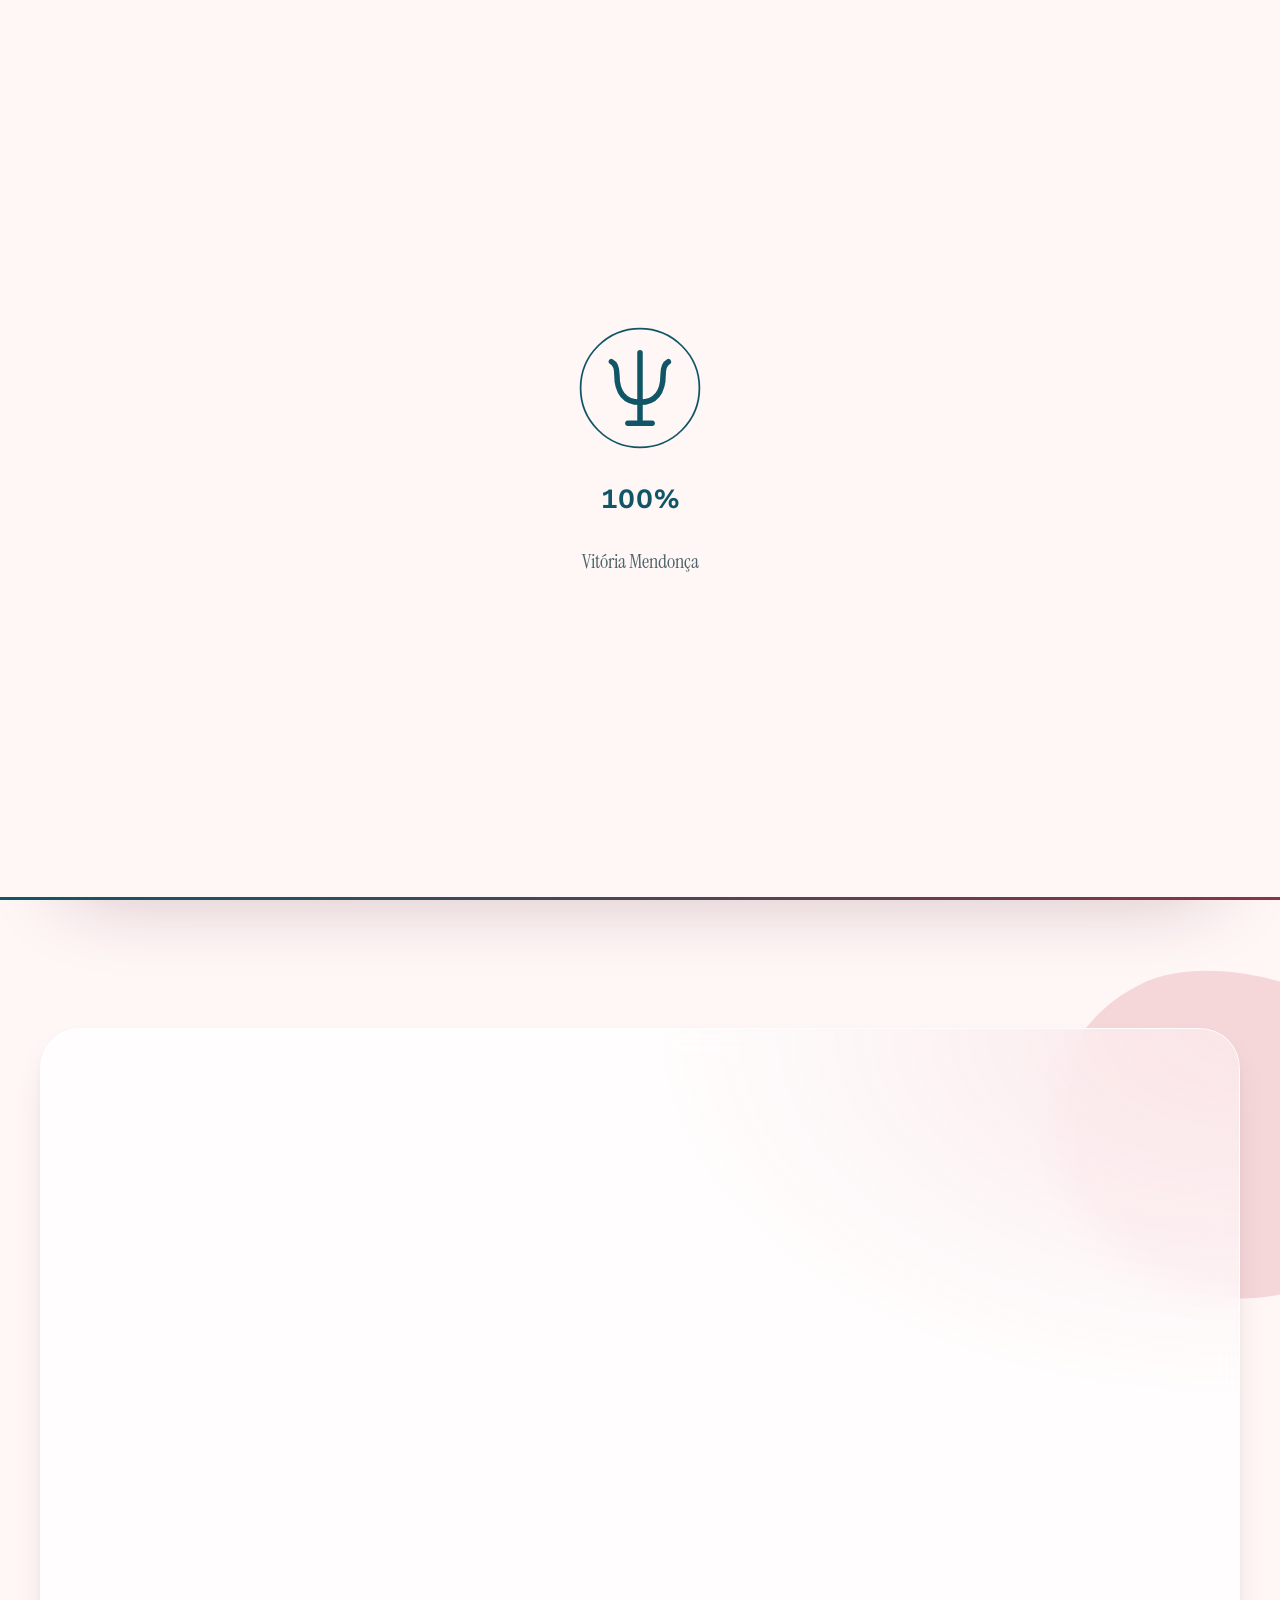
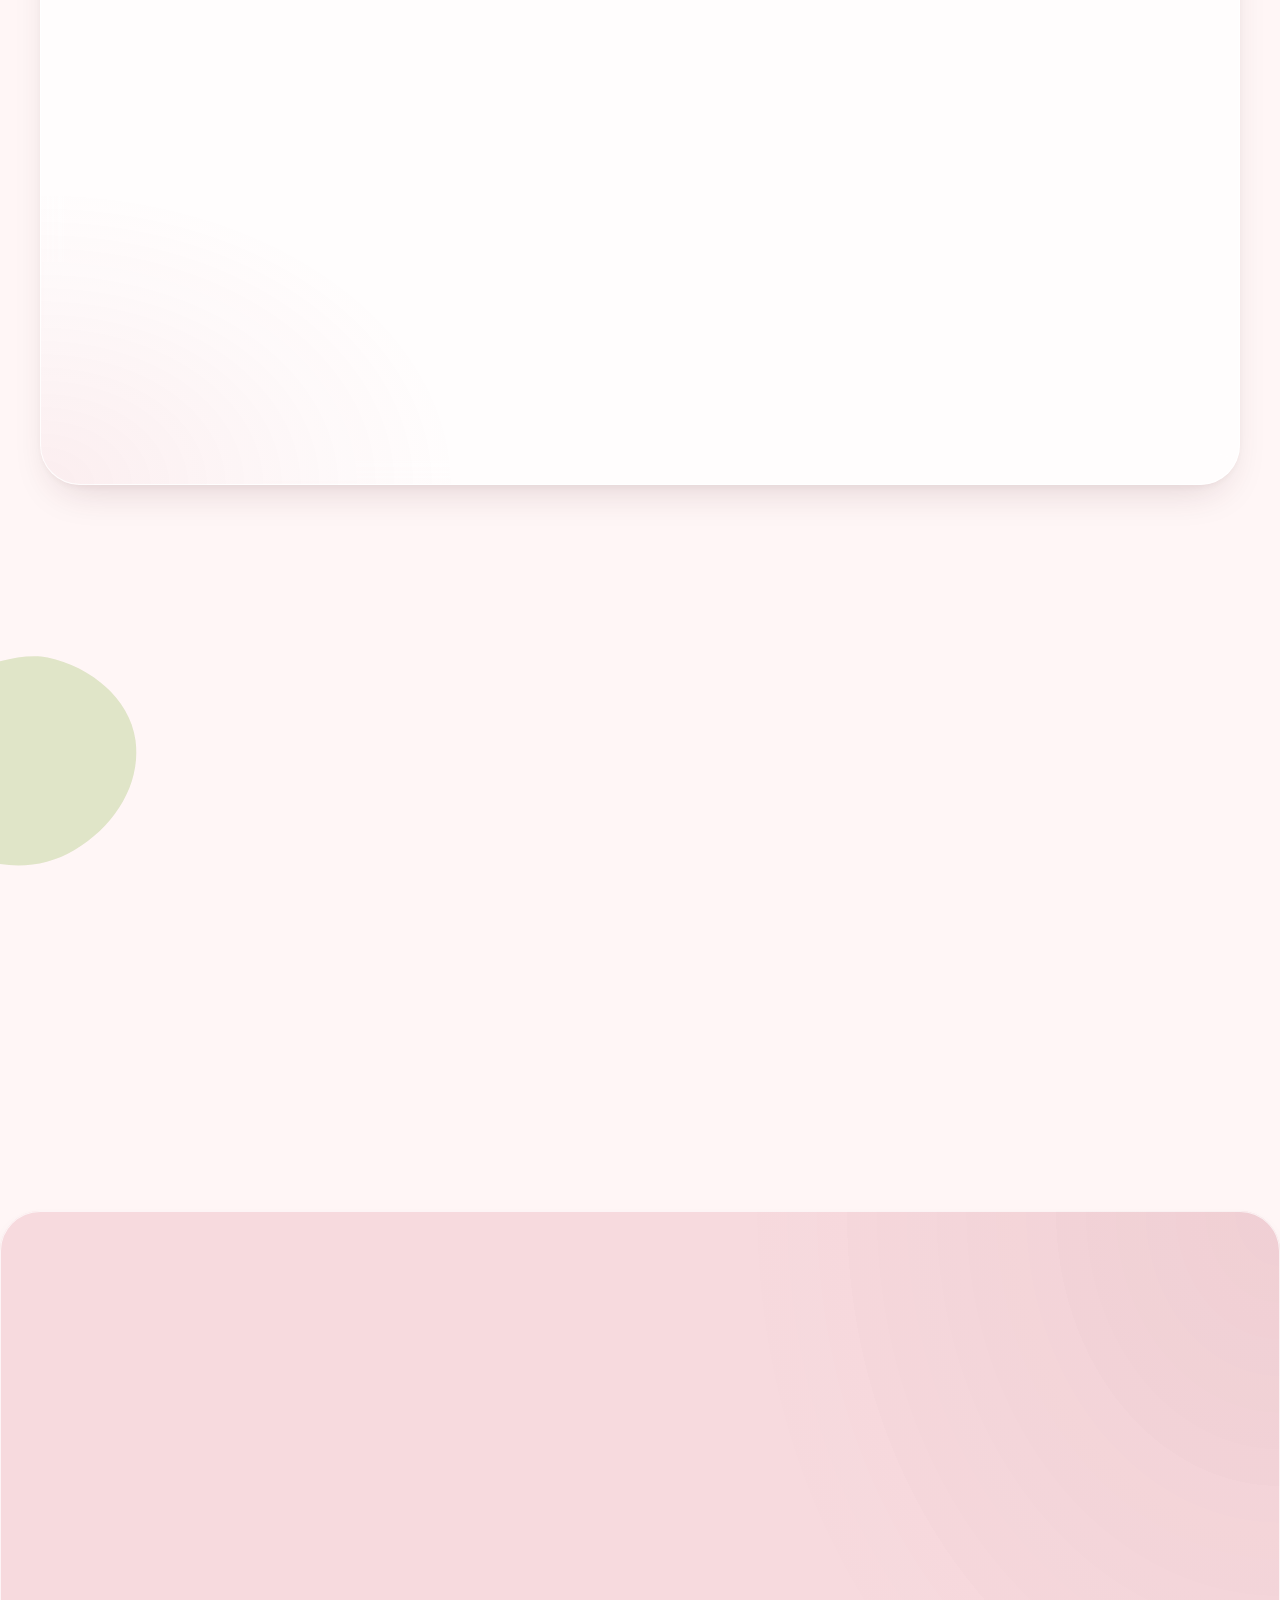
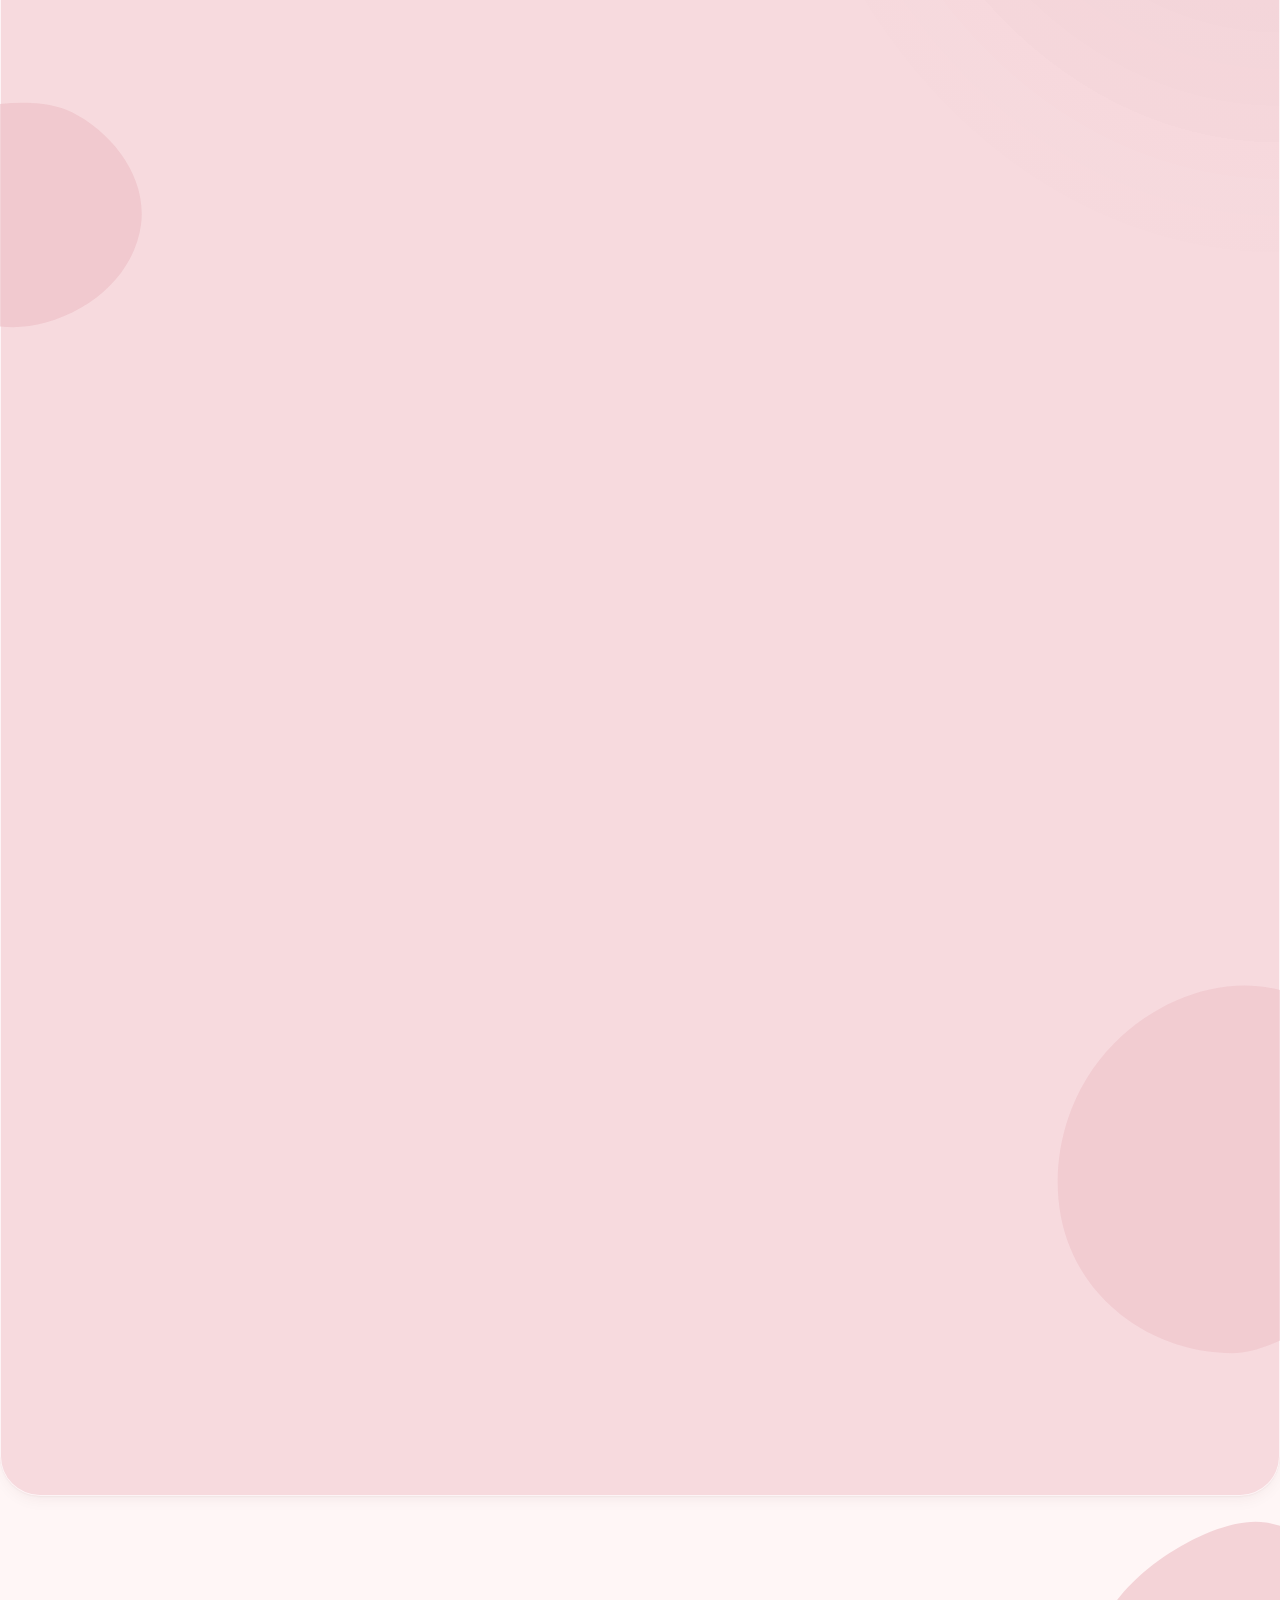
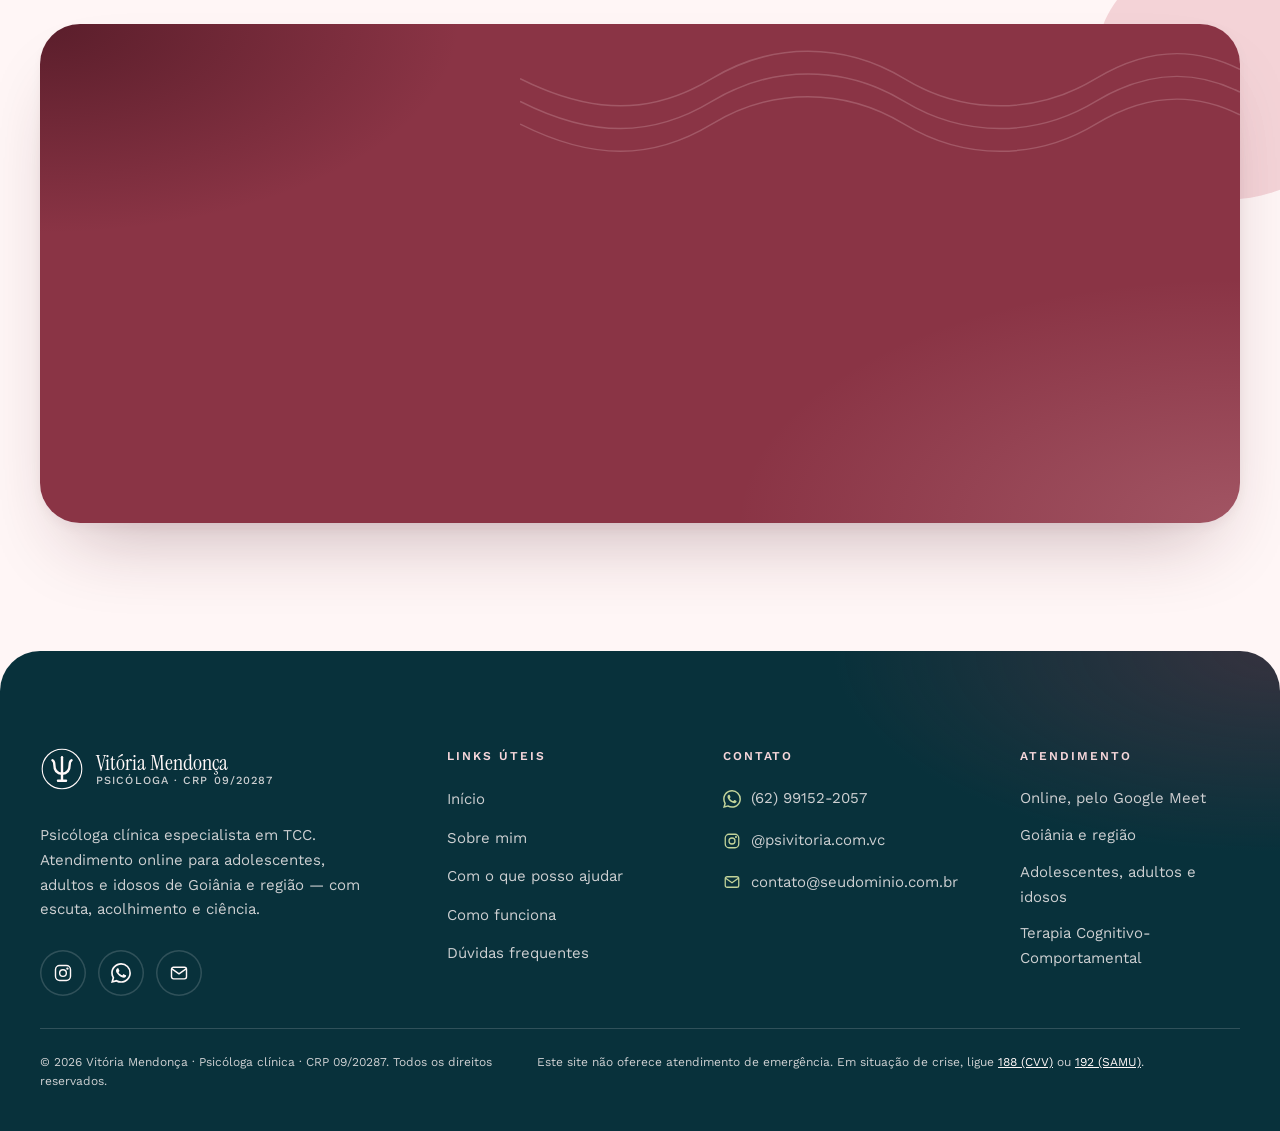
==== index.html @ 4cf0a3cd "Vitoria Psicologa" ====
<!doctype html>
<html lang="pt-BR" class="no-js">
<head>
  <meta charset="utf-8">
  <meta name="viewport" content="width=device-width, initial-scale=1, viewport-fit=cover">

  <!-- ===== SEO ===== -->
  <title>Psicóloga Online em Goiânia | Vitória Mendonça · TCC · CRP 09/20287</title>
  <meta name="description" content="Psicóloga clínica especialista em TCC. Atendimento online para adolescentes, adultos e idosos de Goiânia e região. Fale comigo pelo WhatsApp.">
  <meta name="author" content="Vitória Mendonça — Psicóloga CRP 09/20287">
  <meta name="robots" content="index, follow, max-image-preview:large, max-snippet:-1">
  <link rel="canonical" href="https://www.seudominio.com.br/">
  <meta name="theme-color" content="#105666">

  <!-- Geo (atendimento online para Goiânia e região) -->
  <meta name="geo.region" content="BR-GO">
  <meta name="geo.placename" content="Goiânia">

  <!-- Open Graph / redes sociais / anúncios -->
  <meta property="og:type" content="website">
  <meta property="og:locale" content="pt_BR">
  <meta property="og:site_name" content="Vitória Mendonça · Psicóloga Clínica">
  <meta property="og:title" content="Você não precisa lidar com tudo sozinho | Psicóloga Vitória Mendonça">
  <meta property="og:description" content="Terapia Cognitivo-Comportamental (TCC) online para adolescentes, adultos e idosos de Todo o Brasil.">
  <meta property="og:url" content="https://www.seudominio.com.br/">
  <meta property="og:image" content="https://www.seudominio.com.br/Assets/img/og-image.jpg">
  <meta property="og:image:width" content="1200">
  <meta property="og:image:height" content="630">
  <meta property="og:image:alt" content="Vitória Mendonça, psicóloga clínica — atendimento online">
  <meta name="twitter:card" content="summary_large_image">

  <!-- Ícones -->
  <link rel="icon" href="Assets/img/favicon.svg" type="image/svg+xml">
  <link rel="apple-touch-icon" href="Assets/img/apple-touch-icon.png">

  <!-- Fontes locais (sem dependências externas) -->
  <link rel="preload" href="Assets/fonts/work-sans-variable.woff2" as="font" type="font/woff2" crossorigin>
  <link rel="preload" href="Assets/fonts/instrument-serif-regular.woff2" as="font" type="font/woff2" crossorigin>

  <script>
    document.documentElement.className = 'js is-loading';
    // Segurança: se o main.js não carregar, libera a página
    setTimeout(function () { if (!window.__vmReady) document.documentElement.className = 'no-js'; }, 10000);
  </script>

  <!-- ===== CSS crítico (preloader + base). Mantenha os tokens em sincronia com css/style.css ===== -->
  <style>
    @font-face{font-family:"Work Sans";src:url(Assets/fonts/work-sans-variable.woff2) format("woff2");font-weight:300 600;font-display:swap}
    @font-face{font-family:"Instrument Serif";src:url(Assets/fonts/instrument-serif-regular.woff2) format("woff2");font-weight:400;font-display:swap}
    :root{--rosa-50:#FFF6F6;--petroleo:#105666;--marsala:#8A3445;--ink:#10323A}
    *,*::before,*::after{box-sizing:border-box}
    html{-webkit-text-size-adjust:100%}
    body{margin:0;background:var(--rosa-50);color:var(--ink);font-family:"Work Sans",system-ui,sans-serif}
    .preloader{display:none}
    .js .preloader{position:fixed;inset:0;z-index:9999;display:grid;place-items:center;background:var(--rosa-50);transition:opacity .8s cubic-bezier(.65,0,.35,1),visibility 0s .8s}
    .js .preloader.is-done{opacity:0;visibility:hidden}
    .is-loading body{overflow:hidden}
    .preloader__inner{display:grid;justify-items:center;gap:22px}
    .preloader__logo{width:132px;height:132px;color:var(--petroleo);overflow:visible}
    .preloader__logo [data-draw]{stroke-dasharray:1;stroke-dashoffset:1}
    .preloader__percent{font-weight:700;font-size:1.75rem;letter-spacing:.02em;color:var(--petroleo);font-variant-numeric:tabular-nums;min-width:4ch;text-align:center}
    .preloader__name{font-family:"Instrument Serif",Georgia,serif;font-size:1.25rem;color:var(--ink);opacity:.75}
    .preloader__track{position:absolute;left:0;right:0;bottom:0;height:3px;background:rgba(16,86,102,.12)}
    .preloader__bar{display:block;height:100%;background:linear-gradient(90deg,var(--petroleo),var(--marsala));transform:scaleX(0);transform-origin:left}
  </style>

  <link rel="preload" href="css/style.css" as="style" onload="this.onload=null;this.rel='stylesheet'">
  <noscript><link rel="stylesheet" href="css/style.css"></noscript>

  <!-- ===== Dados estruturados (Google, IAs e anúncios) ===== -->
  <script type="application/ld+json">
  {
    "@context": "https://schema.org",
    "@graph": [
      {
        "@type": "WebSite",
        "@id": "https://www.seudominio.com.br/#website",
        "url": "https://www.seudominio.com.br/",
        "name": "Vitória Mendonça · Psicóloga Clínica",
        "inLanguage": "pt-BR"
      },
      {
        "@type": "Person",
        "@id": "https://www.seudominio.com.br/#vitoria",
        "name": "Vitória Mendonça",
        "jobTitle": "Psicóloga Clínica",
        "description": "Psicóloga clínica especialista em Terapia Cognitivo-Comportamental (TCC) e em Gestão de Pessoas. Atende adolescentes, adultos e idosos online.",
        "knowsAbout": ["Terapia Cognitivo-Comportamental", "TCC", "Ansiedade", "Autoestima", "Inseguranças", "Relacionamentos", "Mudanças", "Dificuldades emocionais", "Gestão de Pessoas"],
        "hasCredential": {
          "@type": "EducationalOccupationalCredential",
          "credentialCategory": "Registro profissional",
          "name": "CRP 09/20287",
          "recognizedBy": { "@type": "Organization", "name": "Conselho Regional de Psicologia da 9ª Região (CRP-09)" }
        },
        "worksFor": { "@id": "https://www.seudominio.com.br/#consultorio" },
        "sameAs": ["https://www.instagram.com/psivitoria.com.vc/"]
      },
      {
        "@type": "ProfessionalService",
        "@id": "https://www.seudominio.com.br/#consultorio",
        "name": "Vitória Mendonça — Psicóloga Clínica Online",
        "url": "https://www.seudominio.com.br/",
        "image": "https://www.seudominio.com.br/Assets/img/og-image.jpg",
        "logo": "https://www.seudominio.com.br/Assets/img/logo.png",
        "description": "Psicoterapia online pela Terapia Cognitivo-Comportamental (TCC) para adolescentes, adultos e idosos de Todo o Brasil. Sessões pelo Google Meet.",
        "telephone": "+55-62-99152-2057",
        "address": { "@type": "PostalAddress", "addressLocality": "Goiânia", "addressRegion": "GO", "addressCountry": "BR" },
        "areaServed": [
          { "@type": "City", "name": "Goiânia" },
          { "@type": "AdministrativeArea", "name": "Região Metropolitana de Goiânia" }
        ],
        "founder": { "@id": "https://www.seudominio.com.br/#vitoria" },
        "availableLanguage": "pt-BR",
        "contactPoint": {
          "@type": "ContactPoint",
          "contactType": "Agendamento",
          "telephone": "+55-62-99152-2057",
          "url": "https://api.whatsapp.com/send/?phone=5562991522057&text=Ol%C3%A1%2C+Vit%C3%B3ria%21+Gostaria+de+agendar+minha+primeira+sess%C3%A3o.&type=phone_number&app_absent=0",
          "availableLanguage": "Portuguese"
        },
        "hasOfferCatalog": {
          "@type": "OfferCatalog",
          "name": "Atendimento psicológico online (TCC)",
          "itemListElement": [
            { "@type": "Offer", "itemOffered": { "@type": "Service", "name": "Psicoterapia online para adolescentes" } },
            { "@type": "Offer", "itemOffered": { "@type": "Service", "name": "Psicoterapia online para adultos" } },
            { "@type": "Offer", "itemOffered": { "@type": "Service", "name": "Psicoterapia online para idosos" } }
          ]
        },
        "sameAs": ["https://www.instagram.com/psivitoria.com.vc/"]
      },
      {
        "@type": "FAQPage",
        "@id": "https://www.seudominio.com.br/#duvidas",
        "mainEntity": [
          { "@type": "Question", "name": "Como funciona a terapia online?", "acceptedAnswer": { "@type": "Answer", "text": "As sessões acontecem por videochamada no Google Meet. Você recebe o link no kit de boas-vindas e não precisa instalar nada: basta um celular ou computador com internet e um lugar reservado, onde você se sinta à vontade." } },
          { "@type": "Question", "name": "Você atende em Goiânia?", "acceptedAnswer": { "@type": "Answer", "text": "Sim. O atendimento é online, para pessoas de Goiânia e região, sem precisar se deslocar até um consultório." } },
          { "@type": "Question", "name": "Quem pode fazer terapia com você?", "acceptedAnswer": { "@type": "Answer", "text": "Atendo adolescentes, adultos e idosos pela Terapia Cognitivo-Comportamental (TCC)." } },
          { "@type": "Question", "name": "O que é a Terapia Cognitivo-Comportamental (TCC)?", "acceptedAnswer": { "@type": "Answer", "text": "É uma abordagem com base científica que ajuda a compreender a relação entre o que você pensa, sente e faz. Na TCC, a escuta e o acolhimento caminham junto com estratégias práticas para lidar com as dificuldades e construir mudanças com autonomia." } },
          { "@type": "Question", "name": "Preciso saber exatamente o que estou sentindo para começar?", "acceptedAnswer": { "@type": "Answer", "text": "Não. Nem sempre precisamos saber exatamente o que está acontecendo para começar a compreender. A primeira sessão é justamente para nos conhecermos e entendermos o que te trouxe até aqui." } },
          { "@type": "Question", "name": "Como faço para agendar?", "acceptedAnswer": { "@type": "Answer", "text": "É só me chamar no WhatsApp. Conversamos sobre como funciona o atendimento, esclareço as suas dúvidas e combinamos o dia e o horário que fizerem mais sentido para você." } }
        ]
      }
    ]
  }
  </script>

  <script src="js/main.js" defer></script>
</head>

<body>
  <!-- ===== Sprite de ícones ===== -->
  <svg width="0" height="0" style="position:absolute" aria-hidden="true" focusable="false">
    <symbol id="blob-a" viewBox="0 0 400 400">
      <path d="M318 74c48 40 72 108 52 170s-82 112-152 118-138-26-162-86S38 132 84 86 270 34 318 74Z"/>
    </symbol>
    <symbol id="blob-b" viewBox="0 0 400 400">
      <path d="M300 52c56 30 86 98 70 162-16 64-70 120-140 132S86 330 46 274 6 140 60 84s184-62 240-32Z"/>
    </symbol>
    <symbol id="blob-c" viewBox="0 0 400 400">
      <path d="M276 64c52 26 98 84 90 146s-60 110-124 128-128-6-170-56S20 162 62 108 224 38 276 64Z"/>
    </symbol>
    <symbol id="logo-mark" viewBox="0 0 120 120">
      <circle cx="60" cy="60" r="54" fill="none" stroke="currentColor" stroke-width="3"/>
      <g fill="none" stroke="currentColor" stroke-width="6.5" stroke-linecap="round" stroke-linejoin="round">
        <path d="M34 36c4 2 5 6 5 12 0 16 7 25 21 25s21-9 21-25c0-6 1-10 5-12"/>
        <path d="M60 28v64"/>
        <path d="M49 92h22"/>
      </g>
    </symbol>
    <symbol id="i-whatsapp" viewBox="0 0 24 24">
      <path fill="currentColor" d="M17.47 14.38c-.3-.15-1.76-.87-2.03-.97-.27-.1-.47-.15-.67.15-.2.3-.77.97-.94 1.16-.17.2-.35.22-.64.08-.3-.15-1.26-.47-2.39-1.48-.88-.79-1.48-1.76-1.65-2.06-.17-.3-.02-.46.13-.6.13-.14.3-.35.45-.52.15-.18.2-.3.3-.5.1-.2.05-.37-.03-.52-.07-.15-.67-1.61-.92-2.2-.24-.59-.49-.5-.67-.51h-.57c-.2 0-.52.07-.79.37-.27.3-1.04 1.02-1.04 2.48s1.07 2.88 1.21 3.07c.15.2 2.1 3.2 5.08 4.49.71.31 1.26.49 1.7.63.71.22 1.36.19 1.87.12.57-.09 1.76-.72 2-1.41.25-.7.25-1.29.18-1.42-.08-.12-.28-.2-.57-.34m-5.42 7.4h-.01a9.87 9.87 0 0 1-5.03-1.38l-.36-.21-3.74.98 1-3.65-.24-.37a9.86 9.86 0 0 1-1.51-5.26c0-5.45 4.44-9.88 9.89-9.88 2.64 0 5.12 1.03 6.99 2.9a9.83 9.83 0 0 1 2.89 6.99c0 5.45-4.44 9.88-9.88 9.88m8.41-18.3A11.82 11.82 0 0 0 12.05 0C5.5 0 .16 5.34.16 11.89c0 2.1.55 4.14 1.59 5.95L.06 24l6.3-1.65a11.88 11.88 0 0 0 5.68 1.45h.01c6.55 0 11.89-5.34 11.89-11.89a11.82 11.82 0 0 0-3.48-8.41Z"/>
    </symbol>
    <symbol id="i-instagram" viewBox="0 0 24 24">
      <g fill="none" stroke="currentColor" stroke-width="1.7" stroke-linecap="round" stroke-linejoin="round">
        <rect x="3" y="3" width="18" height="18" rx="5"/><circle cx="12" cy="12" r="4"/><circle cx="17.3" cy="6.7" r=".6" fill="currentColor"/>
      </g>
    </symbol>
    <symbol id="i-mail" viewBox="0 0 24 24">
      <g fill="none" stroke="currentColor" stroke-width="1.7" stroke-linecap="round" stroke-linejoin="round">
        <rect x="3" y="5" width="18" height="14" rx="2.5"/><path d="m3.5 7 8.5 6 8.5-6"/>
      </g>
    </symbol>
    <symbol id="i-arrow" viewBox="0 0 24 24">
      <path d="M5 12h14M13 6l6 6-6 6" fill="none" stroke="currentColor" stroke-width="1.8" stroke-linecap="round" stroke-linejoin="round"/>
    </symbol>
    <symbol id="i-check" viewBox="0 0 24 24">
      <path d="m6 12.5 4 4L18 8" fill="none" stroke="currentColor" stroke-width="2" stroke-linecap="round" stroke-linejoin="round"/>
    </symbol>
    <symbol id="i-plus" viewBox="0 0 24 24">
      <path d="M12 5v14M5 12h14" fill="none" stroke="currentColor" stroke-width="1.8" stroke-linecap="round"/>
    </symbol>
    <symbol id="i-video" viewBox="0 0 24 24">
      <g fill="none" stroke="currentColor" stroke-width="1.7" stroke-linecap="round" stroke-linejoin="round">
        <rect x="2.5" y="6" width="13" height="12" rx="2.5"/><path d="m15.5 10.5 6-3.5v10l-6-3.5"/>
      </g>
    </symbol>
    <symbol id="i-users" viewBox="0 0 24 24">
      <g fill="none" stroke="currentColor" stroke-width="1.7" stroke-linecap="round" stroke-linejoin="round">
        <circle cx="9" cy="8" r="3.5"/><path d="M2.5 20c.8-3.6 3.4-5.5 6.5-5.5s5.7 1.9 6.5 5.5"/><path d="M16 4.6a3.5 3.5 0 0 1 0 6.8M18 14.8c1.9.6 3.1 2.3 3.5 5.2"/>
      </g>
    </symbol>
    <symbol id="i-sprout" viewBox="0 0 24 24">
      <g fill="none" stroke="currentColor" stroke-width="1.7" stroke-linecap="round" stroke-linejoin="round">
        <path d="M12 21v-9"/><path d="M12 12C12 7 8.5 4.5 4 4.5c0 4.8 3.2 7.5 8 7.5Z"/><path d="M12 14.5c0-4 3-6.5 8-6.5 0 4-3 6.5-8 6.5Z"/>
      </g>
    </symbol>
    <symbol id="i-chat" viewBox="0 0 24 24">
      <path d="M20.5 11.5a8.3 8.3 0 0 1-8.8 8.3 8.9 8.9 0 0 1-3.8-.9L3.5 20l1.1-4a8.3 8.3 0 1 1 15.9-4.5Z" fill="none" stroke="currentColor" stroke-width="1.7" stroke-linejoin="round"/>
    </symbol>
    <symbol id="i-package" viewBox="0 0 24 24">
      <g fill="none" stroke="currentColor" stroke-width="1.7" stroke-linecap="round" stroke-linejoin="round">
        <path d="M20.5 16V8a2 2 0 0 0-1-1.7l-6.5-3.8a2 2 0 0 0-2 0L4.5 6.3a2 2 0 0 0-1 1.7v8a2 2 0 0 0 1 1.7l6.5 3.8a2 2 0 0 0 2 0l6.5-3.8a2 2 0 0 0 1-1.7Z"/><path d="m3.8 7.2 8.2 4.8 8.2-4.8M12 21.5V12"/>
      </g>
    </symbol>
    <symbol id="i-heart" viewBox="0 0 24 24">
      <path d="M12 20s-7.5-4.6-7.5-10.2A4.3 4.3 0 0 1 12 7.4a4.3 4.3 0 0 1 7.5 2.4C19.5 15.4 12 20 12 20Z" fill="none" stroke="currentColor" stroke-width="1.7" stroke-linejoin="round"/>
    </symbol>
    <symbol id="i-info" viewBox="0 0 24 24">
      <g fill="none" stroke="currentColor" stroke-width="1.7" stroke-linecap="round"><circle cx="12" cy="12" r="9"/><path d="M12 11v5.5M12 7.6v.1"/></g>
    </symbol>
  </svg>

  <!-- ===== Preloader ===== -->
  <div class="preloader" id="preloader" role="status" aria-live="polite" aria-label="Carregando a página">
    <div class="preloader__inner">
      <svg class="preloader__logo" viewBox="0 0 120 120" aria-hidden="true" focusable="false">
        <circle data-draw="0,0.55" pathLength="1" cx="60" cy="60" r="54" fill="none" stroke="currentColor" stroke-width="1.6" transform="rotate(-90 60 60)"/>
        <g fill="none" stroke="currentColor" stroke-width="5" stroke-linecap="round" stroke-linejoin="round">
          <path data-draw="0.3,0.78" pathLength="1" d="M34 36c4 2 5 6 5 12 0 16 7 25 21 25s21-9 21-25c0-6 1-10 5-12"/>
          <path data-draw="0.5,0.9" pathLength="1" d="M60 28v64"/>
          <path data-draw="0.82,1" pathLength="1" d="M49 92h22"/>
        </g>
      </svg>
      <span class="preloader__percent" data-percent>0%</span>
      <span class="preloader__name">Vitória Mendonça</span>
    </div>
    <div class="preloader__track" aria-hidden="true"><span class="preloader__bar" data-bar></span></div>
  </div>

  <!-- ===== Cursor customizado (apenas mouse) ===== -->
  <div class="cursor" aria-hidden="true">
    <span class="cursor__ring"></span>
    <span class="cursor__dot"></span>
  </div>

  <a class="skip-link" href="#conteudo">Pular para o conteúdo</a>

  <!-- ===================== HEADER ===================== -->
  <header class="header" id="topo">
    <div class="container header__inner">
      <a class="brand" href="#inicio" aria-label="Vitória Mendonça, psicóloga — voltar ao início">
        <svg class="brand__mark" aria-hidden="true" focusable="false"><use href="#logo-mark"/></svg>
        <span class="brand__text">
          <span class="brand__name">Vitória Mendonça</span>
          <span class="brand__meta">Psicóloga · CRP 09/20287</span>
        </span>
      </a>

      <nav class="nav" aria-label="Navegação principal">
        <button class="nav-toggle" type="button" aria-controls="menu" aria-expanded="false" aria-label="Abrir menu">
          <span class="nav-toggle__line"></span>
          <span class="nav-toggle__line"></span>
        </button>

        <div class="menu" id="menu">
          <ul class="menu__list">
            <li style="--i:0"><a class="menu__link" href="#sobre"><span class="menu__index">01</span>Sobre</a></li>
            <li style="--i:1"><a class="menu__link" href="#como-funciona"><span class="menu__index">02</span>Como funciona</a></li>
            <li style="--i:2"><a class="menu__link" href="#duvidas"><span class="menu__index">03</span>Dúvidas</a></li>
          </ul>
          <a class="btn btn--primary menu__cta" style="--i:3"
             href="https://api.whatsapp.com/send/?phone=5562991522057&text=Ol%C3%A1%2C+Vit%C3%B3ria%21+Gostaria+de+agendar+minha+primeira+sess%C3%A3o.&type=phone_number&app_absent=0"
             target="_blank" rel="noopener" data-cta="header"
             aria-label="Fale comigo pelo WhatsApp (abre em nova aba)">
            <svg class="btn__icon" aria-hidden="true"><use href="#i-whatsapp"/></svg>
            Fale comigo
          </a>
          <div class="menu__extra" style="--i:4">
            <a href="https://www.instagram.com/psivitoria.com.vc/" target="_blank" rel="noopener" data-cta="menu-instagram">
              <svg aria-hidden="true"><use href="#i-instagram"/></svg>@psivitoria.com.vc
            </a>
            <span>Psicóloga clínica · CRP 09/20287</span>
          </div>
        </div>
      </nav>
    </div>
  </header>

  <main id="conteudo">

    <!-- ===================== HERO ===================== -->
    <section class="hero" id="inicio" aria-labelledby="hero-title">
      
      <div class="container">
        <div class="hero__card" data-dark>
          <div class="hero__content">
            <p class="eyebrow eyebrow--dark" data-reveal>
              <span class="eyebrow__dot" aria-hidden="true"></span>
              Psicóloga online · Fale diretamente Comigo
            </p>

            <h1 class="hero__title" id="hero-title" data-reveal style="--delay:80ms">
              Você não precisa lidar com tudo <em>sozinho.</em>
            </h1>

            <p class="hero__text" data-reveal style="--delay:160ms">
              Psicóloga clínica especialista em Terapia Cognitivo-Comportamental (TCC). Atendo adolescentes,
              adultos e idosos online, com escuta, acolhimento e ciência — de onde você estiver.
            </p>

            <div class="hero__actions" data-reveal style="--delay:240ms">
              <a class="btn btn--primary btn--lg"
                 href="https://api.whatsapp.com/send/?phone=5562991522057&text=Ol%C3%A1%2C+Vit%C3%B3ria%21+Gostaria+de+agendar+minha+primeira+sess%C3%A3o.&type=phone_number&app_absent=0"
                 target="_blank" rel="noopener" data-cta="hero"
                 aria-label="Fale comigo pelo WhatsApp (abre em nova aba)">
                <svg class="btn__icon" aria-hidden="true"><use href="#i-whatsapp"/></svg>
                Fale comigo
                <svg class="btn__arrow" aria-hidden="true"><use href="#i-arrow"/></svg>
              </a>
              <a class="btn btn--ghost-dark btn--lg hero__insta"
                 href="https://www.instagram.com/psivitoria.com.vc/"
                 target="_blank" rel="noopener" data-cta="hero-instagram"
                 aria-label="Ver o Instagram @psivitoria.com.vc (abre em nova aba)">
                <svg class="btn__icon" aria-hidden="true"><use href="#i-instagram"/></svg>
                <span class="hero__insta-label">@psivitoria.com.vc</span>
              </a>
            </div>

            <ul class="hero__trust" data-reveal style="--delay:320ms">
              <li><svg aria-hidden="true"><use href="#i-video"/></svg><span><strong>100% online</strong> pelo Google Meet</span></li>
              <li><svg aria-hidden="true"><use href="#i-users"/></svg><span><strong>Adolescentes,</strong> adultos e idosos</span></li>
              <li><svg aria-hidden="true"><use href="#i-sprout"/></svg><span><strong>TCC</strong> baseada em evidências</span></li>
            </ul>
          </div>

          <div class="hero__media" data-reveal="scale" style="--delay:200ms">
            <!-- O frame se ajusta à altura livre do card; a foto (4:5) é recortada com object-fit -->
            <div class="hero__frame">
              <img class="hero__photo" src="Assets/img/hero-vitoria.webp"
                   srcset="Assets/img/hero-vitoria-640.webp 640w, Assets/img/hero-vitoria.webp 1172w"
                   sizes="(min-width: 1200px) 520px, (min-width: 768px) 50vw, 80vw"
                   alt="Vitória Mendonça, psicóloga clínica, sorrindo"
                   width="800" height="1000" fetchpriority="high" decoding="async">

              <svg class="hero__seal" viewBox="0 0 200 200" aria-hidden="true" focusable="false">
                <defs><path id="seal-path" d="M100 100m-74 0a74 74 0 1 1 148 0a74 74 0 1 1-148 0"/></defs>
                <circle cx="100" cy="100" r="98" class="hero__seal-bg"/>
                <text class="hero__seal-text"><textPath href="#seal-path" textLength="452" lengthAdjust="spacing">terapia online · tcc · acolhimento ·</textPath></text>
                <use href="#logo-mark" x="70" y="70" width="60" height="60" class="hero__seal-mark"/>
              </svg>

              
            </div>
          </div>

          <svg class="hero__waves" viewBox="0 0 600 220" preserveAspectRatio="none" aria-hidden="true" focusable="false">
            <path d="M0 150c60-40 110-40 160 0s110 40 160 0 110-40 160 0 90 30 120 10"/>
            <path d="M0 175c60-40 110-40 160 0s110 40 160 0 110-40 160 0 90 30 120 10"/>
            <path d="M0 200c60-40 110-40 160 0s110 40 160 0 110-40 160 0 90 30 120 10"/>
          </svg>
        </div>
      </div>
    </section>

    <!-- ===================== SEÇÃO 1 · SOBRE + COM O QUE POSSO TE AJUDAR ===================== -->
    <section class="section" id="sobre" aria-labelledby="sobre-title">
      <svg class="deco deco--sobre-1" aria-hidden="true" focusable="false"><use href="#blob-b"/></svg>
      <svg class="deco deco--sobre-2" aria-hidden="true" focusable="false"><use href="#blob-c"/></svg>
      <div class="container">
        <div class="about">
          <div class="about__media" data-reveal="scale">
              <path d="M330 92c42 52 48 136 6 192s-130 86-196 66S28 260 30 186 82 58 150 36s138 4 180 56Z"/>
            </svg>
            <!-- Imagem ilustrativa: substitua por uma foto da Vitória (proporção 5:6, ex.: 800×960 em .webp) -->
            <img class="about__photo" src="Assets/img/sobre-vitoria.webp"
                 srcset="Assets/img/sobre-vitoria-480.webp 480w, Assets/img/sobre-vitoria.webp 960w"
                 sizes="(min-width: 1200px) 480px, (min-width: 768px) 440px, calc(100vw - 72px)"
                 alt="Vitória Mendonça em atendimento online pelo computador"
                 width="960" height="1164" loading="lazy" decoding="async">
            <div class="about__tag">
              <svg aria-hidden="true"><use href="#logo-mark"/></svg>
              <span><strong>CRP 09/20287</strong><small>Psicóloga clínica</small></span>
            </div>
          </div>

          <div class="about__content">
            <p class="eyebrow" data-reveal><span class="eyebrow__dot" aria-hidden="true"></span>Sobre mim</p>
            <h2 class="section-title" id="sobre-title" data-reveal style="--delay:80ms">Oi, eu sou a <em>Vitória.</em></h2>
            <p class="about__lead" data-reveal style="--delay:140ms">Especialista em TCC e em Gestão de Pessoas.</p>

            <div class="about__text" data-reveal style="--delay:200ms">
              <p>Sou psicóloga clínica, registrada no CRP 09/20287, e atendo adolescentes, adultos e idosos online pela Terapia Cognitivo-Comportamental (TCC).</p>
              <p>Minha história com a Psicologia começou antes da clínica. Durante cerca de cinco anos, trabalhei com Gestão de Pessoas, passando por diferentes organizações e conhecendo de perto os desafios das relações humanas, do trabalho e das mudanças. Foi uma trajetória que ampliou meu olhar sobre as pessoas e suas histórias.</p>
              <p>Hoje, encontro na TCC uma forma de unir escuta, acolhimento e conhecimento científico. Meu trabalho começa pela escuta. Não para oferecer respostas prontas, mas para ajudar você a compreender o que sente, pensa, repete e vive.</p>
            </div>

            <blockquote class="about__quote" data-reveal>
              <p>“Acredito em uma terapia que acolhe, mas que também oferece caminhos para a mudança.”</p>
            </blockquote>

            <ul class="checklist" data-reveal>
              <li><span class="checklist__icon" aria-hidden="true"><svg><use href="#i-check"/></svg></span>Especialista em Terapia Cognitivo-Comportamental</li>
              <li><span class="checklist__icon" aria-hidden="true"><svg><use href="#i-check"/></svg></span>Especialista em Gestão de Pessoas</li>
              <li><span class="checklist__icon" aria-hidden="true"><svg><use href="#i-check"/></svg></span>Cerca de 5 anos de experiência com pessoas e organizações</li>
              <li><span class="checklist__icon" aria-hidden="true"><svg><use href="#i-check"/></svg></span>Atendimento online para adolescentes, adultos e idosos</li>
            </ul>

            <a class="btn btn--primary" data-reveal
               href="https://api.whatsapp.com/send/?phone=5562991522057&text=Ol%C3%A1%2C+Vit%C3%B3ria%21+Gostaria+de+agendar+minha+primeira+sess%C3%A3o.&type=phone_number&app_absent=0"
               target="_blank" rel="noopener" data-cta="about"
               aria-label="Agendar uma conversa pelo WhatsApp (abre em nova aba)">
              <svg class="btn__icon" aria-hidden="true"><use href="#i-whatsapp"/></svg>
              Agendar uma conversa
              <svg class="btn__arrow" aria-hidden="true"><use href="#i-arrow"/></svg>
            </a>
          </div>
        </div>

        <!-- Com o que posso te ajudar -->
        <div class="help" id="ajuda" data-reveal>
          <div class="help__main">
            <h3 class="help__title">Com o que posso <em>te ajudar</em></h3>
            <p class="help__sub">Por aqui, podemos falar sobre…</p>

            <ul class="chips" aria-label="Temas que podemos conversar na terapia">
              <li><a class="chip" data-topic="ansiedade" data-cta="chip" href="https://api.whatsapp.com/send/?phone=5562991522057&text=Ol%C3%A1%2C+Vit%C3%B3ria%21+Gostaria+de+agendar+minha+primeira+sess%C3%A3o.&type=phone_number&app_absent=0" target="_blank" rel="noopener">ansiedade</a></li>
              <li><a class="chip" data-topic="autoestima" data-cta="chip" href="https://api.whatsapp.com/send/?phone=5562991522057&text=Ol%C3%A1%2C+Vit%C3%B3ria%21+Gostaria+de+agendar+minha+primeira+sess%C3%A3o.&type=phone_number&app_absent=0" target="_blank" rel="noopener">autoestima</a></li>
              <li><a class="chip" data-topic="inseguranças" data-cta="chip" href="https://api.whatsapp.com/send/?phone=5562991522057&text=Ol%C3%A1%2C+Vit%C3%B3ria%21+Gostaria+de+agendar+minha+primeira+sess%C3%A3o.&type=phone_number&app_absent=0" target="_blank" rel="noopener">inseguranças</a></li>
              <li><a class="chip" data-topic="relações" data-cta="chip" href="https://api.whatsapp.com/send/?phone=5562991522057&text=Ol%C3%A1%2C+Vit%C3%B3ria%21+Gostaria+de+agendar+minha+primeira+sess%C3%A3o.&type=phone_number&app_absent=0" target="_blank" rel="noopener">relações</a></li>
              <li><a class="chip" data-topic="mudanças" data-cta="chip" href="https://api.whatsapp.com/send/?phone=5562991522057&text=Ol%C3%A1%2C+Vit%C3%B3ria%21+Gostaria+de+agendar+minha+primeira+sess%C3%A3o.&type=phone_number&app_absent=0" target="_blank" rel="noopener">mudanças</a></li>
              <li><a class="chip" data-topic="expectativas" data-cta="chip" href="https://api.whatsapp.com/send/?phone=5562991522057&text=Ol%C3%A1%2C+Vit%C3%B3ria%21+Gostaria+de+agendar+minha+primeira+sess%C3%A3o.&type=phone_number&app_absent=0" target="_blank" rel="noopener">expectativas</a></li>
              <li><a class="chip" data-topic="dificuldades emocionais" data-cta="chip" href="https://api.whatsapp.com/send/?phone=5562991522057&text=Ol%C3%A1%2C+Vit%C3%B3ria%21+Gostaria+de+agendar+minha+primeira+sess%C3%A3o.&type=phone_number&app_absent=0" target="_blank" rel="noopener">dificuldades emocionais</a></li>
            </ul>

            <p class="help__more">E tantas outras questões que atravessam a vida.</p>
          </div>

          <aside class="help__aside" data-dark>
            <svg class="help__aside-icon" aria-hidden="true"><use href="#i-heart"/></svg>
            <p class="help__quote">Nem sempre precisamos saber exatamente o que está acontecendo para começar a compreender.</p>
            <a class="link-arrow" href="#como-funciona">Veja como funciona <svg aria-hidden="true"><use href="#i-arrow"/></svg></a>
          </aside>
        </div>
      </div>
    </section>

    <!-- ===================== SEÇÃO 2 · COMO FUNCIONA + DÚVIDAS ===================== -->
    <section class="section section--tint" id="como-funciona" aria-labelledby="como-title">
      <svg class="deco deco--como-1" aria-hidden="true" focusable="false"><use href="#blob-c"/></svg>
      <svg class="deco deco--como-2" aria-hidden="true" focusable="false"><use href="#blob-a"/></svg>
      <div class="container">
        <div class="steps">
          <div class="steps__intro">
            <p class="eyebrow" data-reveal><span class="eyebrow__dot" aria-hidden="true"></span>Como funciona a terapia</p>
            <h2 class="section-title" id="como-title" data-reveal style="--delay:80ms">Do primeiro contato à <em>primeira sessão</em></h2>
            <p class="steps__text" data-reveal style="--delay:160ms">Um processo simples, acolhedor e sem complicação — pensado para você se sentir à vontade desde a primeira mensagem.</p>
            <a class="btn btn--primary" data-reveal style="--delay:220ms"
               href="https://api.whatsapp.com/send/?phone=5562991522057&text=Ol%C3%A1%2C+Vit%C3%B3ria%21+Gostaria+de+agendar+minha+primeira+sess%C3%A3o.&type=phone_number&app_absent=0"
               target="_blank" rel="noopener" data-cta="steps"
               aria-label="Dar o primeiro passo pelo WhatsApp (abre em nova aba)">
              <svg class="btn__icon" aria-hidden="true"><use href="#i-whatsapp"/></svg>
              Dar o primeiro passo
            </a>
          </div>

          <ol class="steps__list">
            <li class="step step--featured" data-dark data-reveal>
              <div class="step__top">
                <span class="step__num">01</span>
                <span class="step__icon" aria-hidden="true"><svg><use href="#i-chat"/></svg></span>
              </div>
              <h3 class="step__title">Você entra em contato comigo</h3>
              <p class="step__text">Conversamos sobre como funciona o atendimento e esclareço as suas dúvidas. Depois, combinamos o dia e o horário que fizerem mais sentido para você.</p>
            </li>
            <li class="step" data-reveal style="--delay:100ms">
              <div class="step__top">
                <span class="step__num">02</span>
                <span class="step__icon" aria-hidden="true"><svg><use href="#i-package"/></svg></span>
              </div>
              <h3 class="step__title">Você recebe o kit de boas-vindas</h3>
              <p class="step__text">Guia do paciente, contrato terapêutico e o link do Google Meet. Não precisa instalar nada.</p>
            </li>
            <li class="step" data-reveal>
              <div class="step__top">
                <span class="step__num">03</span>
                <span class="step__icon" aria-hidden="true"><svg><use href="#i-video"/></svg></span>
              </div>
              <h3 class="step__title">Primeira sessão</h3>
              <p class="step__text">Um encontro para nos conhecermos e entendermos o que te trouxe até aqui e o que você espera da terapia. A partir disso, definimos juntos os objetivos do processo.</p>
            </li>
            <li class="step" data-reveal style="--delay:100ms">
              <div class="step__top">
                <span class="step__num">04</span>
                <span class="step__icon" aria-hidden="true"><svg><use href="#i-sprout"/></svg></span>
              </div>
              <h3 class="step__title">Acompanhamento</h3>
              <p class="step__text">A cada sessão, você tem espaço para trazer seu ponto de vista sobre a evolução e dar feedbacks sobre o tratamento. O objetivo é que você desenvolva recursos para lidar consigo mesmo com autonomia, até chegar o momento da alta.</p>
            </li>
          </ol>

          <aside class="note" data-reveal style="--delay:200ms" aria-labelledby="note-title">
            <span class="note__icon" aria-hidden="true"><svg><use href="#i-info"/></svg></span>
            <h3 class="note__title" id="note-title">Lembre-se</h3>
            <p>Interromper este processo ou não segui-lo como um compromisso pode atrapalhar os seus avanços.</p>
          </aside>
        </div>

        <!-- Dúvidas frequentes -->
        <div class="faq" id="duvidas">
          <div class="faq__intro">
            <p class="eyebrow" data-reveal><span class="eyebrow__dot" aria-hidden="true"></span>Dúvidas frequentes</p>
            <h2 class="section-title section-title--sm" data-reveal style="--delay:80ms">Ainda com <em>alguma dúvida?</em></h2>
            <p class="faq__text" data-reveal style="--delay:160ms">Se a sua pergunta não estiver aqui, me chame no WhatsApp. Vou responder com carinho.</p>
            <a class="link-arrow link-arrow--light" data-reveal style="--delay:220ms"
               href="https://api.whatsapp.com/send/?phone=5562991522057&text=Ol%C3%A1%2C+Vit%C3%B3ria%21+Gostaria+de+agendar+minha+primeira+sess%C3%A3o.&type=phone_number&app_absent=0"
               target="_blank" rel="noopener" data-cta="faq">
              Perguntar no WhatsApp <svg aria-hidden="true"><use href="#i-arrow"/></svg>
            </a>
          </div>

          <div class="faq__list" data-reveal>
            <details class="faq__item" name="faq">
              <summary>Como funciona a terapia online?<span class="faq__icon" aria-hidden="true"><svg><use href="#i-plus"/></svg></span></summary>
              <div class="faq__answer"><p>As sessões acontecem por videochamada no Google Meet. Você recebe o link no kit de boas-vindas e não precisa instalar nada: basta um celular ou computador com internet e um lugar reservado, onde você se sinta à vontade.</p></div>
            </details>
            <details class="faq__item" name="faq">
              <summary>Você atende em Goiânia?<span class="faq__icon" aria-hidden="true"><svg><use href="#i-plus"/></svg></span></summary>
              <div class="faq__answer"><p>Sim. O atendimento é online, para pessoas de Goiânia e região, sem precisar se deslocar até um consultório.</p></div>
            </details>
            <details class="faq__item" name="faq">
              <summary>Quem pode fazer terapia com você?<span class="faq__icon" aria-hidden="true"><svg><use href="#i-plus"/></svg></span></summary>
              <div class="faq__answer"><p>Atendo adolescentes, adultos e idosos pela Terapia Cognitivo-Comportamental (TCC).</p></div>
            </details>
            <details class="faq__item" name="faq">
              <summary>O que é a Terapia Cognitivo-Comportamental (TCC)?<span class="faq__icon" aria-hidden="true"><svg><use href="#i-plus"/></svg></span></summary>
              <div class="faq__answer"><p>É uma abordagem com base científica que ajuda a compreender a relação entre o que você pensa, sente e faz. Na TCC, a escuta e o acolhimento caminham junto com estratégias práticas para lidar com as dificuldades e construir mudanças com autonomia.</p></div>
            </details>
            <details class="faq__item" name="faq">
              <summary>Preciso saber exatamente o que estou sentindo para começar?<span class="faq__icon" aria-hidden="true"><svg><use href="#i-plus"/></svg></span></summary>
              <div class="faq__answer"><p>Não. Nem sempre precisamos saber exatamente o que está acontecendo para começar a compreender. A primeira sessão é justamente para nos conhecermos e entendermos o que te trouxe até aqui.</p></div>
            </details>
            <details class="faq__item" name="faq">
              <summary>Como faço para agendar?<span class="faq__icon" aria-hidden="true"><svg><use href="#i-plus"/></svg></span></summary>
              <div class="faq__answer"><p>É só me chamar no WhatsApp. Conversamos sobre como funciona o atendimento, esclareço as suas dúvidas e combinamos o dia e o horário que fizerem mais sentido para você.</p></div>
            </details>
          </div>
        </div>
      </div>
    </section>

    <!-- ===================== CTA FINAL ===================== -->
    <section class="cta" id="contato" aria-labelledby="cta-title">
      <svg class="deco deco--cta-1" aria-hidden="true" focusable="false"><use href="#blob-a"/></svg>
      <div class="container">
        <div class="cta__panel" data-dark>
          <svg class="cta__waves" viewBox="0 0 600 220" preserveAspectRatio="none" aria-hidden="true" focusable="false">
            <path d="M0 60c60 40 110 40 160 0s110-40 160 0 110 40 160 0 90-30 120-10"/>
            <path d="M0 85c60 40 110 40 160 0s110-40 160 0 110 40 160 0 90-30 120-10"/>
            <path d="M0 110c60 40 110 40 160 0s110-40 160 0 110 40 160 0 90-30 120-10"/>
          </svg>

          <div class="cta__head">
            <p class="eyebrow eyebrow--dark" data-reveal><span class="eyebrow__dot" aria-hidden="true"></span>O primeiro passo é seu</p>
            <h2 class="cta__title" id="cta-title" data-reveal style="--delay:80ms">
              Não espere o peso ficar maior para <em>cuidar de você.</em>
            </h2>
          </div>

          <div class="cta__body" data-reveal style="--delay:180ms">
            <p class="cta__text">Me chame no WhatsApp, tire suas dúvidas sem compromisso e vamos combinar o melhor dia e horário para a sua primeira sessão.</p>
            <a class="btn btn--primary btn--xl"
               href="https://api.whatsapp.com/send/?phone=5562991522057&text=Ol%C3%A1%2C+Vit%C3%B3ria%21+Gostaria+de+agendar+minha+primeira+sess%C3%A3o.&type=phone_number&app_absent=0"
               target="_blank" rel="noopener" data-cta="cta-final"
               aria-label="Chamar no WhatsApp para agendar a primeira sessão (abre em nova aba)">
              <svg class="btn__icon" aria-hidden="true"><use href="#i-whatsapp"/></svg>
              Chamar no WhatsApp
              <svg class="btn__arrow" aria-hidden="true"><use href="#i-arrow"/></svg>
            </a>
            <a class="cta__insta" href="https://www.instagram.com/psivitoria.com.vc/" target="_blank" rel="noopener" data-cta="cta-instagram">
              <svg aria-hidden="true"><use href="#i-instagram"/></svg>
              Ou acompanhe meu conteúdo no Instagram
            </a>
          </div>
        </div>
      </div>
    </section>
  </main>

  <!-- ===================== FOOTER ===================== -->
  <footer class="footer" data-dark>
    <div class="container">
      <div class="footer__grid">
        <div class="footer__brand">
          <a class="brand brand--light" href="#inicio" aria-label="Vitória Mendonça, psicóloga — voltar ao início">
            <svg class="brand__mark" aria-hidden="true" focusable="false"><use href="#logo-mark"/></svg>
            <span class="brand__text">
              <span class="brand__name">Vitória Mendonça</span>
              <span class="brand__meta">Psicóloga · CRP 09/20287</span>
            </span>
          </a>
          <p class="footer__desc">Psicóloga clínica especialista em TCC. Atendimento online para adolescentes, adultos e idosos de Goiânia e região — com escuta, acolhimento e ciência.</p>
          <ul class="social" aria-label="Redes sociais">
            <li><a href="https://www.instagram.com/psivitoria.com.vc/" target="_blank" rel="noopener" data-cta="footer-instagram" aria-label="Instagram @psivitoria.com.vc (abre em nova aba)"><svg aria-hidden="true"><use href="#i-instagram"/></svg></a></li>
            <li><a href="https://api.whatsapp.com/send/?phone=5562991522057&text=Ol%C3%A1%2C+Vit%C3%B3ria%21+Gostaria+de+agendar+minha+primeira+sess%C3%A3o.&type=phone_number&app_absent=0" target="_blank" rel="noopener" data-cta="footer-social" aria-label="WhatsApp (abre em nova aba)"><svg aria-hidden="true"><use href="#i-whatsapp"/></svg></a></li>
            <li><a href="mailto:contato@seudominio.com.br" aria-label="Enviar e-mail"><svg aria-hidden="true"><use href="#i-mail"/></svg></a></li>
          </ul>
        </div>

        <nav class="footer__col" aria-label="Links úteis">
          <h2 class="footer__title">Links úteis</h2>
          <ul>
            <li><a href="#inicio">Início</a></li>
            <li><a href="#sobre">Sobre mim</a></li>
            <li><a href="#ajuda">Com o que posso ajudar</a></li>
            <li><a href="#como-funciona">Como funciona</a></li>
            <li><a href="#duvidas">Dúvidas frequentes</a></li>
          </ul>
        </nav>

        <div class="footer__col">
          <h2 class="footer__title">Contato</h2>
          <ul>
            <li><a href="https://api.whatsapp.com/send/?phone=5562991522057&text=Ol%C3%A1%2C+Vit%C3%B3ria%21+Gostaria+de+agendar+minha+primeira+sess%C3%A3o.&type=phone_number&app_absent=0" target="_blank" rel="noopener" data-cta="footer"><svg aria-hidden="true"><use href="#i-whatsapp"/></svg>(62) 99152-2057</a></li>
            <li><a href="https://www.instagram.com/psivitoria.com.vc/" target="_blank" rel="noopener" data-cta="footer-instagram-link"><svg aria-hidden="true"><use href="#i-instagram"/></svg>@psivitoria.com.vc</a></li>
            <li><a href="mailto:contato@seudominio.com.br"><svg aria-hidden="true"><use href="#i-mail"/></svg>contato@seudominio.com.br</a></li>
          </ul>
        </div>

        <div class="footer__col">
          <h2 class="footer__title">Atendimento</h2>
          <ul class="footer__info">
            <li>Online, pelo Google Meet</li>
            <li>Goiânia e região</li>
            <li>Adolescentes, adultos e idosos</li>
            <li>Terapia Cognitivo-Comportamental</li>
          </ul>
        </div>
      </div>


      <div class="footer__bottom">
        <p>© <span data-year>2026</span> Vitória Mendonça · Psicóloga clínica · CRP 09/20287. Todos os direitos reservados.</p>
        <p class="footer__crisis">Este site não oferece atendimento de emergência. Em situação de crise, ligue <a href="tel:188">188 (CVV)</a> ou <a href="tel:192">192 (SAMU)</a>.</p>
      </div>
    </div>
  </footer>

  <!-- ===== WhatsApp flutuante ===== -->
  <a class="wa-float"
     href="https://api.whatsapp.com/send/?phone=5562991522057&text=Ol%C3%A1%2C+Vit%C3%B3ria%21+Gostaria+de+agendar+minha+primeira+sess%C3%A3o.&type=phone_number&app_absent=0"
     target="_blank" rel="noopener" data-cta="float"
     aria-label="Fale comigo pelo WhatsApp (abre em nova aba)">
    <svg class="wa-float__icon" aria-hidden="true"><use href="#i-whatsapp"/></svg>
    <span class="wa-float__label" aria-hidden="true">Fale comigo</span>
  </a>
</body>
</html>
---- css/style.css ----
/* ==========================================================================
   Vitória Mendonça — Psicóloga Clínica · Landing page
   --------------------------------------------------------------------------
   01. Fontes
   02. Tokens (:root)
   03. Reset & base
   04. Utilitários e tipografia
   05. Botões e links
   06. Cursor customizado
   07. Header / navegação
   08. Hero
   09. Seção · Sobre + Com o que posso te ajudar
   10. Seção · Como funciona + Dúvidas
   11. CTA final
   12. Footer
   13. WhatsApp flutuante
   14. Animações de entrada
   15. Movimento reduzido
   Breakpoints (mobile-first): 768px (tablet) · 1200px (desktop)
   ========================================================================== */


/* 01. Fontes ============================================================= */
@font-face {
  font-family: "Work Sans";
  src: url("../Assets/fonts/work-sans-variable.woff2") format("woff2");
  font-weight: 300 600;
  font-style: normal;
  font-display: swap;
}
@font-face {
  font-family: "Instrument Serif";
  src: url("../Assets/fonts/instrument-serif-regular.woff2") format("woff2");
  font-weight: 400;
  font-style: normal;
  font-display: swap;
}
@font-face {
  font-family: "Instrument Serif";
  src: url("../Assets/fonts/instrument-serif-italic.woff2") format("woff2");
  font-weight: 400;
  font-style: italic;
  font-display: swap;
}


/* 02. Tokens ============================================================= */
:root {
  /* Sinaliza ao preloader que esta folha já foi aplicada */
  --css-ready: 1;

  /* Cores da marca */
  --branco: #FFFFFF;
  --rosa-50: #FFF6F6;
  --rosa-100: #FCEBEC;
  --rosa-200: #F6D6DA;
  --rosa-300: #EDBDC4;
  --marsala: #8A3445;
  --marsala-700: #6F2737;
  --marsala-900: #4A1622;
  --petroleo: #105666;
  --petroleo-700: #0C4654;
  --petroleo-900: #08313B;
  /* Verde só em detalhes pequenos (pontos, ícones, anéis) */
  --musgo: #839958;
  --musgo-100: #E4EAC9;
  --musgo-200: #C2D39A;
  --musgo-700: #586A33;

  /* Texto */
  --ink: #10323A;
  --ink-soft: #45615F;
  --on-dark: #FFF8F8;
  --on-dark-soft: rgba(255, 248, 248, .8);
  --line: rgba(16, 86, 102, .14);
  --line-dark: rgba(255, 248, 248, .16);

  /* Tipografia */
  --font-serif: "Instrument Serif", "Times New Roman", Georgia, serif;
  --font-sans: "Work Sans", system-ui, -apple-system, "Segoe UI", Roboto, sans-serif;
  --fs-display: clamp(3rem, 2rem + 5.2vw, 5.5rem);    /* 48px → 88px */
  --fs-h2: clamp(2.5rem, 1.7rem + 3.4vw, 4.25rem);     /* 40px → 68px */
  --fs-h2-sm: clamp(2.25rem, 1.6rem + 2.6vw, 3.5rem);
  --fs-h3: 1.25rem;
  --fs-lead: clamp(1.0625rem, 1rem + .3vw, 1.1875rem);
  --fs-body: 1rem;                                     /* 16px */
  --fs-small: .875rem;
  --fs-micro: .75rem;

  /* Forma */
  --radius-sm: 12px;
  --radius-md: 22px;
  --radius-lg: 28px;
  --radius-xl: 40px;
  --radius-pill: 999px;

  /* Sombras suaves (tom marsala, nunca preto puro) */
  --shadow-sm: 0 1px 2px rgba(74, 22, 34, .04), 0 6px 18px -6px rgba(74, 22, 34, .08);
  --shadow-md: 0 2px 6px rgba(74, 22, 34, .04), 0 18px 40px -16px rgba(74, 22, 34, .18);
  --shadow-lg: 0 4px 12px rgba(74, 22, 34, .05), 0 40px 80px -32px rgba(74, 22, 34, .32);

  /* Movimento */
  --ease-out: cubic-bezier(.22, 1, .36, 1);
  --ease-in-out: cubic-bezier(.65, 0, .35, 1);

  /* Layout */
  --container: 1240px;
  --gutter: 16px;
  --header-h: 76px;
  --section-y: 80px;

}

@media (min-width: 768px) {
  :root {
    --gutter: 32px;
    --header-h: 84px;
    --section-y: 104px;
  }
}

@media (min-width: 1200px) {
  :root {
    --gutter: 40px;
    --section-y: 128px;
  }
}


/* 03. Reset & base ======================================================= */
*,
*::before,
*::after { box-sizing: border-box; }

html {
  -webkit-text-size-adjust: 100%;
  scroll-behavior: smooth;
  scroll-padding-top: calc(var(--header-h) + 16px);
}

body {
  margin: 0;
  min-height: 100vh;
  background: var(--rosa-50);
  color: var(--ink);
  font-family: var(--font-sans);
  font-size: var(--fs-body);
  line-height: 1.65;
  font-weight: 400;
  -webkit-font-smoothing: antialiased;
  text-rendering: optimizeLegibility;
  overflow-x: hidden;
  overflow-x: clip;
}

/* Fundo de bolinhas rosa, já desfocado na própria imagem (blur via CSS pesaria
   no scroll do celular). Fica fixo atrás de tudo; o véu branco suaviza o padrão
   e clareia o topo, onde está o texto principal. */
body::before {
  content: "";
  position: fixed;
  inset: 0;
  z-index: -1;
  pointer-events: none;
  background:
    radial-gradient(120% 70% at 50% 0%, rgba(255, 255, 255, 0.125), transparent 70%),
    linear-gradient(rgba(255, 255, 255, .5), rgba(255, 255, 255, .5)),
    url("../Assets/img/fundo-rosa-blur.webp") center / cover no-repeat,
    var(--rosa-100);
}

h1, h2, h3, p, ul, ol, blockquote, figure { margin: 0; }
ul, ol { padding: 0; list-style: none; }
img, svg { display: block; max-width: 100%; }
img { height: auto; }
a { color: inherit; }
button { font: inherit; color: inherit; cursor: pointer; }

::selection { background: var(--rosa-200); color: var(--marsala-900); }

/* Foco visível e consistente */
:focus-visible {
  outline: 3px solid var(--petroleo);
  outline-offset: 3px;
  border-radius: 6px;
}
[data-dark] :focus-visible,
.footer :focus-visible,
.menu-open .menu :focus-visible {
  outline-color: var(--rosa-200);
}

.skip-link {
  position: fixed;
  top: 12px;
  left: 12px;
  z-index: 1000;
  padding: 12px 18px;
  border-radius: var(--radius-pill);
  background: var(--petroleo);
  color: var(--on-dark);
  font-weight: 500;
  text-decoration: none;
  transform: translateY(-160%);
  transition: transform .3s var(--ease-out);
}
.skip-link:focus { transform: none; }


/* 04. Utilitários e tipografia =========================================== */
.container {
  width: 100%;
  max-width: calc(var(--container) + var(--gutter) * 2);
  margin-inline: auto;
  padding-inline: var(--gutter);
}

.section {
  position: relative;
  padding-block: var(--section-y);
  overflow-x: clip; /* contém os blobs decorativos sem quebrar o sticky */
  isolation: isolate; /* as formas de fundo (z-index -1) ficam acima do fundo da seção */
}

.section--tint {
  background:
    radial-gradient(60% 50% at 100% 0%, rgba(138, 52, 69, .07), transparent 70%),
    rgba(246, 214, 218, .86); /* rosa-200 translúcido: as bolinhas aparecem de leve */
  border-radius: var(--radius-xl);
  box-shadow: inset 0 0 0 1px rgba(255, 255, 255, .7), var(--shadow-sm);
}

/* Formas orgânicas de fundo, da mesma família do hero__blob.
   Tons próximos do fundo e opacidade baixa para não competir com o conteúdo. */
.deco {
  position: absolute;
  z-index: -1;
  aspect-ratio: 1;
  fill: var(--rosa-300);
  pointer-events: none;
}
.deco--sobre-1 {
  top: 40px;
  right: -160px;
  width: clamp(260px, 32vw, 460px);
  opacity: .55;
  rotate: 20deg;
}
.deco--sobre-2 {
  left: -120px;
  bottom: 16%;
  width: clamp(200px, 22vw, 320px);
  fill: var(--musgo-200); /* a única forma verde, pequena */
  opacity: .5;
  rotate: -15deg;
}
.deco--como-1 {
  top: 24%;
  left: -140px;
  width: clamp(220px, 24vw, 360px);
  opacity: .6;
}
.deco--como-2 {
  right: -180px;
  bottom: 6%;
  width: clamp(280px, 34vw, 500px);
  opacity: .5;
  rotate: 140deg;
}
.deco--cta-1 {
  top: 0;
  right: -120px;
  width: clamp(220px, 26vw, 380px);
  opacity: .6;
  rotate: -30deg;
}

.eyebrow {
  display: inline-flex;
  align-items: center;
  gap: 10px;
  margin-bottom: 20px;
  font-size: var(--fs-micro);
  font-weight: 600;
  letter-spacing: .16em;
  text-transform: uppercase;
  color: var(--marsala);
}
.eyebrow__dot {
  width: 8px;
  height: 8px;
  border-radius: 50%;
  background: var(--musgo);
  box-shadow: 0 0 0 4px rgba(131, 153, 88, .2);
}
.eyebrow--dark { color: var(--rosa-200); }
.eyebrow--dark .eyebrow__dot { background: var(--musgo-200); box-shadow: 0 0 0 4px rgba(194, 211, 154, .18); }

.section-title {
  font-family: var(--font-serif);
  font-weight: 400;
  font-size: var(--fs-h2);
  line-height: 1;
  letter-spacing: -.015em;
  color: var(--ink);
  text-wrap: balance;
}
.section-title em,
.help__title em {
  font-style: italic;
  color: var(--marsala);
}
.section-title--sm { font-size: var(--fs-h2-sm); }


/* 05. Botões e links ===================================================== */
.btn {
  --btn-bg: var(--marsala);
  --btn-fg: var(--branco);
  position: relative;
  display: inline-flex;
  align-items: center;
  justify-content: center;
  gap: 10px;
  min-height: 52px;
  padding: 0 26px;
  border: 0;
  border-radius: var(--radius-pill);
  background: var(--btn-bg);
  color: var(--btn-fg);
  font-family: var(--font-sans);
  font-size: 1rem;
  font-weight: 600;
  line-height: 1;
  letter-spacing: .005em;
  text-decoration: none;
  white-space: nowrap;
  box-shadow: 0 10px 24px -12px rgba(74, 22, 34, .5);
  transition:
    transform .35s var(--ease-out),
    box-shadow .35s var(--ease-out),
    background-color .3s ease,
    color .3s ease;
}
.btn:hover {
  transform: translateY(-2px);
  box-shadow: 0 16px 30px -14px rgba(74, 22, 34, .55);
}
.btn:active { transform: translateY(0); }

.btn__icon { width: 20px; height: 20px; flex: none; }
.btn__arrow {
  width: 18px;
  height: 18px;
  flex: none;
  transition: transform .35s var(--ease-out);
}
.btn:hover .btn__arrow { transform: translateX(4px); }

/* Principal: marsala no claro, rosa pastel no escuro (contraste AA) */
.btn--primary:hover { --btn-bg: var(--marsala-700); }
[data-dark] .btn--primary,
.menu-open .btn--primary { --btn-bg: var(--rosa-200); --btn-fg: var(--marsala-900); }
[data-dark] .btn--primary:hover,
.menu-open .btn--primary:hover { --btn-bg: var(--rosa-100); }

.btn--ghost-dark {
  --btn-bg: transparent;
  --btn-fg: var(--on-dark);
  box-shadow: inset 0 0 0 1.5px rgba(255, 248, 248, .35);
}
.btn--ghost-dark:hover {
  --btn-bg: rgba(255, 248, 248, .1);
  box-shadow: inset 0 0 0 1.5px rgba(255, 248, 248, .7);
}

.btn--lg { min-height: 58px; padding: 0 30px; font-size: 1.0625rem; }
.btn--xl {
  min-height: 68px;
  padding: 0 36px;
  font-size: 1.125rem;
  width: 100%;
}
.btn--xl .btn__icon { width: 24px; height: 24px; }

.link-arrow {
  display: inline-flex;
  align-items: center;
  gap: 8px;
  font-weight: 600;
  color: var(--rosa-200);
  text-decoration: none;
}
.link-arrow svg { width: 18px; height: 18px; transition: transform .35s var(--ease-out); }
.link-arrow:hover svg { transform: translateX(5px); }
.link-arrow--light { color: var(--marsala); }


/* 06. Cursor customizado ================================================= */
.cursor { display: none; }

.has-cursor,
.has-cursor * { cursor: none !important; }

.has-cursor .cursor {
  display: block;
  position: fixed;
  inset: 0;
  z-index: 10000;
  pointer-events: none;
  transition: opacity .3s ease;
}
.cursor.is-hidden { opacity: 0; }

.cursor__dot,
.cursor__ring {
  position: fixed;
  top: 0;
  left: 0;
  border-radius: 50%;
  will-change: translate;
}
.cursor__dot {
  width: 8px;
  height: 8px;
  margin: -4px 0 0 -4px;
  background: var(--petroleo);
  transition: scale .3s var(--ease-out), background-color .3s ease;
}
.cursor__ring {
  width: 40px;
  height: 40px;
  margin: -20px 0 0 -20px;
  border: 1.5px solid var(--marsala);
  transition:
    scale .45s var(--ease-out),
    background-color .3s ease,
    border-color .3s ease;
}
.cursor.is-hover .cursor__ring {
  scale: 1.6;
  background: rgba(138, 52, 69, .12);
  border-color: transparent;
}
.cursor.is-hover .cursor__dot { scale: .5; }
.cursor.is-down .cursor__ring { scale: .85; }
.cursor.is-dark .cursor__dot { background: var(--branco); }
.cursor.is-dark .cursor__ring { border-color: var(--rosa-200); }
.cursor.is-dark.is-hover .cursor__ring { background: rgba(246, 214, 218, .16); }


/* 07. Header / navegação ================================================= */
.header {
  position: sticky;
  top: 0;
  z-index: 800;
}
/* Blur num pseudo-elemento: backdrop-filter no próprio header
   prenderia o menu mobile (position: fixed) dentro dele */
.header::before {
  content: "";
  position: absolute;
  inset: 0;
  background: rgba(255, 255, 255, .78);
  -webkit-backdrop-filter: blur(16px) saturate(140%);
  backdrop-filter: blur(16px) saturate(140%);
  box-shadow: 0 1px 0 var(--line);
  transition: box-shadow .4s ease;
}
/* O vidro fica sempre visível; ao rolar, só a sombra ganha profundidade */
.header.is-scrolled::before {
  box-shadow: 0 1px 0 var(--line), 0 12px 30px -20px rgba(74, 22, 34, .25);
}

.header__inner {
  position: relative;
  display: flex;
  align-items: center;
  justify-content: space-between;
  gap: 24px;
  height: var(--header-h);
}

.brand {
  position: relative;
  z-index: 2;
  display: inline-flex;
  align-items: center;
  gap: 12px;
  color: var(--petroleo);
  text-decoration: none;
  transition: color .4s ease;
}
.brand__mark { width: 44px; height: 44px; flex: none; }
.brand__text { display: grid; line-height: 1.1; }
.brand__name {
  font-family: var(--font-serif);
  font-size: 1.375rem;
  color: var(--ink);
  transition: color .4s ease;
}
.brand__meta {
  font-size: .6875rem;
  font-weight: 500;
  letter-spacing: .1em;
  text-transform: uppercase;
  color: var(--ink-soft);
  transition: color .4s ease;
}
.brand--light,
.brand--light .brand__name { color: var(--on-dark); }
.brand--light .brand__meta { color: var(--on-dark-soft); }

.menu-open .brand,
.menu-open .brand__name { color: var(--on-dark); }
.menu-open .brand__meta { color: var(--on-dark-soft); }

/* Hambúrguer */
.nav-toggle {
  position: relative;
  z-index: 2;
  display: grid;
  place-content: center;
  gap: 6px;
  width: 50px;
  height: 50px;
  padding: 0;
  border: 0;
  border-radius: 50%;
  background: var(--petroleo);
  box-shadow: var(--shadow-sm);
  transition: background-color .4s ease;
}
.nav-toggle__line {
  display: block;
  width: 20px;
  height: 1.5px;
  border-radius: 2px;
  background: var(--branco);
  transition: transform .5s var(--ease-out), background-color .4s ease;
}
.menu-open .nav-toggle { background: var(--rosa-200); }
.menu-open .nav-toggle__line { background: var(--marsala-900); }
.menu-open .nav-toggle__line:first-child { transform: translateY(3.75px) rotate(45deg); }
.menu-open .nav-toggle__line:last-child { transform: translateY(-3.75px) rotate(-45deg); }

/* Menu mobile: revelação circular a partir do botão */
.menu {
  position: fixed;
  inset: 0;
  z-index: 1;
  display: flex;
  flex-direction: column;
  padding: calc(var(--header-h) + 40px) var(--gutter) 40px;
  background:
    radial-gradient(80% 50% at 100% 100%, rgba(138, 52, 69, .5), transparent 70%),
    var(--petroleo);
  color: var(--on-dark);
  overflow-y: auto;
  clip-path: circle(0 at calc(100% - var(--gutter) - 25px) calc(var(--header-h) / 2));
  visibility: hidden;
  transition:
    clip-path .8s var(--ease-in-out),
    visibility 0s linear .8s;
}
.menu-open .menu {
  clip-path: circle(150% at calc(100% - var(--gutter) - 25px) calc(var(--header-h) / 2));
  visibility: visible;
  transition: clip-path .8s var(--ease-in-out), visibility 0s;
}

.menu__list { display: grid; gap: 4px; }
.menu__list li,
.menu__cta,
.menu__extra {
  opacity: 0;
  translate: 0 24px;
  transition: opacity .5s ease, translate .6s var(--ease-out);
}
.menu-open .menu__list li,
.menu-open .menu__cta,
.menu-open .menu__extra {
  opacity: 1;
  translate: 0 0;
  transition-delay: calc(.28s + var(--i) * 70ms);
}

.menu__link {
  display: flex;
  align-items: baseline;
  gap: 16px;
  padding: 10px 0;
  border-bottom: 1px solid var(--line-dark);
  font-family: var(--font-serif);
  font-size: 2.75rem;
  line-height: 1.1;
  text-decoration: none;
}
.menu__index {
  font-family: var(--font-sans);
  font-size: var(--fs-micro);
  font-weight: 600;
  letter-spacing: .1em;
  color: var(--rosa-200);
}
.menu__cta { align-self: flex-start; margin-top: 40px; }
.menu__extra {
  display: grid;
  gap: 10px;
  margin-top: auto;
  padding-top: 40px;
  font-size: var(--fs-small);
  color: var(--on-dark-soft);
}
.menu__extra a {
  display: inline-flex;
  align-items: center;
  gap: 10px;
  color: var(--on-dark);
  text-decoration: none;
}
.menu__extra svg { width: 20px; height: 20px; }

@media (min-width: 768px) {
  .nav-toggle { display: none; }

  .menu {
    position: static;
    flex-direction: row;
    align-items: center;
    gap: 8px;
    padding: 0;
    background: none;
    color: var(--ink);
    overflow: visible;
    clip-path: none;
    visibility: visible;
    transition: none;
  }
  .menu__list { display: flex; gap: 4px; }
  .menu__list li,
  .menu__cta {
    opacity: 1;
    translate: none;
    transition: none;
  }
  .menu__extra,
  .menu__index { display: none; }

  .brand__meta { white-space: nowrap; }

  .menu__link {
    position: relative;
    padding: 10px;
    border: 0;
    white-space: nowrap;
    font-family: var(--font-sans);
    font-size: .9375rem;
    font-weight: 500;
    color: var(--ink);
  }
  .menu__link::after {
    content: "";
    position: absolute;
    left: 10px;
    right: 10px;
    bottom: 4px;
    height: 1.5px;
    background: var(--marsala);
    transform: scaleX(0);
    transform-origin: right;
    transition: transform .45s var(--ease-out);
  }
  .menu__link:hover::after,
  .menu__link.is-active::after {
    transform: scaleX(1);
    transform-origin: left;
  }
  .menu__link.is-active { color: var(--petroleo); }

  .menu__cta { margin: 0 0 0 12px; min-height: 46px; padding: 0 20px; }
}

@media (min-width: 1200px) {
  .menu__list { gap: 8px; }
  .menu__link { padding: 10px 14px; }
  .menu__link::after { left: 14px; right: 14px; }
}


/* 08. Hero =============================================================== */
/* O card ocupa exatamente a área visível abaixo do header.
   A foto se adapta ao espaço que sobra; tipografia e espaçamentos
   também escalam pela altura da tela (vh) para caber em notebooks. */
.hero {
  --hero-gap-top: 8px;
  --hero-gap-bottom: 16px;
  --hero-h: calc(100vh - var(--header-h) - var(--hero-gap-top) - var(--hero-gap-bottom));
  position: relative;
  padding: var(--hero-gap-top) 0 var(--hero-gap-bottom);
}
@supports (height: 100svh) {
  /* svh desconta a barra de endereço do navegador no celular */
  .hero { --hero-h: calc(100svh - var(--header-h) - var(--hero-gap-top) - var(--hero-gap-bottom)); }
}

.hero__blob {
  position: absolute;
  left: -120px;
  bottom: 0;
  z-index: -1;
  width: 380px;
  fill: var(--rosa-300);
  opacity: .8;
}

.hero__card {
  position: relative;
  isolation: isolate;
  overflow: hidden;
  display: flex;
  flex-direction: column;
  min-height: var(--hero-h);
  padding: clamp(24px, 3.6vh, 48px) 20px 0;
  border-radius: var(--radius-lg);
  background:
    radial-gradient(70% 60% at 100% 0%, rgba(87, 11, 26, 0.5), transparent 70%),
    radial-gradient(50% 50% at 0% 100%, rgb(2, 3, 32), transparent 70%),
    var(--petroleo);
  color: var(--on-dark);
  box-shadow: var(--shadow-lg);
}

.hero__content { position: relative; z-index: 2; }

.hero__content .eyebrow {
  margin-bottom: clamp(12px, 2.2vh, 20px);
  letter-spacing: .12em;
}

.hero__title {
  max-width: 9em;
  margin-bottom: clamp(12px, 2.4vh, 24px);
  font-family: var(--font-serif);
  font-weight: 400;
  /* celular: pela largura, um pouco menor para não disputar atenção com o selo */
  font-size: clamp(2rem, min(9vw, 6vh), 2.75rem);
  line-height: .98;
  letter-spacing: -.02em;
  text-wrap: balance;
}
.hero__title em {
  font-style: italic;
  color: var(--rosa-200);
}

/* Justificado com hifenização (lang="pt-BR") para não abrir "rios" de espaço
   entre as palavras; a última linha fica alinhada à esquerda. */
.hero__text {
  max-width: 46ch;
  font-size: .9375rem;
  line-height: 1.6;
  color: var(--on-dark-soft);
  text-align: justify;
  text-align-last: left;
  text-wrap: pretty;
  -webkit-hyphens: auto;
  hyphens: auto;
  hyphenate-limit-chars: 7 3 3;
}

.hero__actions {
  display: flex;
  flex-wrap: wrap;
  gap: 12px;
  margin-top: clamp(18px, 3.5vh, 36px);
}

/* No celular o Instagram vira um botão só de ícone (o aria-label mantém o nome) */
.hero__insta {
  width: 58px;
  padding: 0;
  flex: none;
}
.hero__insta-label { display: none; }

.hero__trust {
  display: none;
  gap: 20px;
  grid-template-columns: repeat(3, 1fr);
  margin-top: clamp(24px, 4vh, 44px);
  padding-top: clamp(16px, 2.6vh, 28px);
  border-top: 1px solid var(--line-dark);
  font-size: var(--fs-small);
  line-height: 1.4;
  color: var(--on-dark-soft);
}
.hero__trust li { display: flex; align-items: flex-start; gap: 12px; }
.hero__trust svg {
  width: 22px;
  height: 22px;
  flex: none;
  color: var(--musgo-200);
}
.hero__trust strong { font-weight: 600; color: var(--on-dark); }

/* A mídia preenche o espaço restante do card */
.hero__media {
  position: relative;
  z-index: 1;
  flex: 1 1 auto;
  min-height: 190px;
  margin-top: clamp(16px, 3vh, 24px);
}
.hero__frame {
  position: absolute;
  right: -8px;
  bottom: 0;
  height: 100%;
  max-width: calc(100% + 8px);
  aspect-ratio: 4 / 5;
}
.hero__photo {
  width: 100%;
  height: 100%;
  object-fit: cover;
  object-position: center 22%;
  border-radius: 999px 999px 0 0;
  background: var(--rosa-200);
}

.hero__seal {
  position: absolute;
  top: 6%;
  left: -54px; /* só celular: mais para fora da foto, sem cobrir o rosto (tablet/desktop redefinem) */
  width: 84px;
  height: 84px;
  overflow: visible;
  filter: drop-shadow(0 12px 22px rgba(8, 49, 59, .25));
}
.hero__seal-bg { fill: var(--branco); }
.hero__seal-text {
  font-family: var(--font-sans);
  font-size: 14px;
  font-weight: 600;
  letter-spacing: .12em;
  text-transform: uppercase;
  fill: var(--petroleo);
  transform-origin: 100px 100px;
  /* uma volta a cada 20s: dá para ler o texto enquanto gira */
  animation: seal-spin 20s linear infinite;
}
.hero__seal-mark { color: var(--marsala); }

@keyframes seal-spin { to { transform: rotate(360deg); } }

.hero__badge {
  position: absolute;
  right: -50px;
  bottom: -5px;
  z-index: 4;
  display: none; /* no celular o selo já comunica o atendimento online */
  align-items: center;
  gap: 12px;
  padding: 10px 16px 10px 10px;
  border-radius: var(--radius-md);
  background: var(--branco);
  color: var(--ink);
  box-shadow: var(--shadow-md);
  font-size: var(--fs-small);
  line-height: 1.3;
  white-space: nowrap;
}
.hero__badge strong { display: block; font-weight: 600; }
.hero__badge small { color: var(--ink-soft); font-size: var(--fs-micro); }
.hero__badge-icon {
  display: grid;
  place-items: center;
  width: 40px;
  height: 40px;
  border-radius: 14px;
  background: var(--rosa-100);
  color: var(--marsala);
}
.hero__badge-icon svg { width: 22px; height: 22px; }

.hero__waves {
  position: absolute;
  right: 0;
  bottom: 0;
  z-index: 3;
  width: 100%;
  height: 110px;
  fill: none;
  stroke: var(--rosa-200);
  stroke-width: 2;
  stroke-linecap: round;
  opacity: .85;
  pointer-events: none;
}

@media (min-width: 768px) {
  .hero { --hero-gap-top: 12px; --hero-gap-bottom: 24px; }
  .hero__card { padding: clamp(36px, 5.5vh, 64px) 48px 0; }
  .hero__title { font-size: clamp(2.5rem, min(2rem + 5.2vw, 10vh), 5.5rem); }
  .hero__text { font-size: var(--fs-lead); line-height: 1.65; }
  .hero__trust { display: grid; }
  .hero__insta { width: auto; padding: 0 30px; }
  .hero__insta-label { display: inline; }
  .hero__frame { right: 0; max-width: 100%; }
  .hero__seal { width: 116px; height: 116px; left: -48px; }
  /* acima das ondas, que ficam nos ~90px inferiores do card */
  .hero__badge { display: flex; bottom: 104px; padding: 12px 18px 12px 12px; }
}

/* Layout em duas colunas: desktop e tablets deitados */
@media (min-width: 1200px), (min-width: 1024px) and (orientation: landscape) {
  .hero__card {
    display: grid;
    grid-template-columns: 1fr 1fr;
    gap: 40px;
    min-height: clamp(560px, var(--hero-h), 1000px);
    padding: 0 0 0 72px;
  }
  .hero__content {
    align-self: center;
    padding-block: clamp(32px, 6vh, 72px);
  }
  .hero__media {
    min-height: 0;
    margin: 0 56px 0 0;
  }
  /* Largura cheia da coluna em 4:5; em telas baixas a altura limita e a foto é recortada */
  .hero__frame {
    width: 100%;
    height: auto;
    max-height: calc(100% - clamp(32px, 7vh, 72px));
  }
  .hero__seal { width: 128px; height: 128px; top: 8%; }
  .hero__waves { width: 46%; height: 170px; }
  .hero__blob { left: -160px; width: 460px; }
}

/* Tablet deitado: coluna de texto estreita, Instagram só com ícone */
@media (min-width: 1024px) and (max-width: 1199px) and (orientation: landscape) {
  .hero__card { padding-left: 56px; }
  .hero__media { margin-right: 40px; }
  .hero__insta { width: 58px; padding: 0; }
  .hero__insta-label { display: none; }
}

/* Telas baixas (notebooks 1366×768, celulares deitados): esconde a linha de diferenciais */
@media (max-height: 800px) {
  .hero__trust { display: none; }
}

/* 09. Seção · Sobre + Com o que posso te ajudar ========================== */
/* Card de vidro fosco, da mesma família do .help, para o texto não se
   misturar com o fundo de bolinhas. O backdrop-filter cria um contexto de
   empilhamento: o about__blob (z-index -1) fica sobre o card, atrás da foto. */
.about {
  position: relative;
  display: grid;
  gap: 48px;
  padding: 24px 20px 32px;
  border-radius: var(--radius-xl);
  background:
    radial-gradient(70% 50% at 100% 0%, rgba(246, 214, 218, .55), transparent 70%),
    radial-gradient(50% 40% at 0% 100%, rgba(246, 214, 218, .4), transparent 70%),
    rgba(255, 255, 255, .78);
  -webkit-backdrop-filter: blur(14px) saturate(120%);
  backdrop-filter: blur(14px) saturate(120%);
  box-shadow: inset 0 0 0 1px rgba(255, 255, 255, .85), var(--shadow-md);
}

.about__media {
  position: relative;
  width: min(100%, 460px);
}
.about__blob {
  position: absolute;
  top: -32px;
  right: -40px;
  z-index: -1;
  width: 78%;
  fill: var(--rosa-300);
}
.about__photo {
  width: 100%;
  aspect-ratio: 5 / 6;
  object-fit: cover;
  border-radius: var(--radius-xl) var(--radius-xl) var(--radius-xl) 140px;
  background: var(--rosa-200);
  box-shadow: var(--shadow-md);
}
.about__tag {
  position: absolute;
  right: -8px;
  bottom: 32px;
  display: flex;
  align-items: center;
  gap: 12px;
  padding: 14px 20px 14px 14px;
  border-radius: var(--radius-md);
  background: var(--marsala);
  color: var(--on-dark);
  box-shadow: var(--shadow-md);
  line-height: 1.25;
}
.about__tag svg { width: 40px; height: 40px; color: var(--rosa-200); }
.about__tag strong { display: block; font-size: .9375rem; font-weight: 600; }
.about__tag small { font-size: var(--fs-micro); color: var(--on-dark-soft); }

.about__lead {
  margin: 20px 0 24px;
  font-size: 1.25rem;
  font-weight: 500;
  color: var(--petroleo);
}
.about__text {
  display: grid;
  gap: 16px;
  max-width: 62ch;
  color: var(--ink-soft);
}

.about__quote {
  max-width: 30ch;
  margin: 36px 0;
  padding-left: 24px;
  border-left: 2px solid var(--musgo);
  font-family: var(--font-serif);
  font-style: italic;
  font-size: clamp(1.625rem, 1.3rem + 1.2vw, 2.25rem);
  line-height: 1.15;
  color: var(--petroleo);
}

.checklist {
  display: grid;
  gap: 14px;
  margin-bottom: 40px;
  font-size: .9375rem;
  font-weight: 500;
  line-height: 1.45;
}
.checklist li { display: flex; align-items: flex-start; gap: 12px; }
.checklist__icon {
  display: grid;
  place-items: center;
  width: 26px;
  height: 26px;
  flex: none;
  border-radius: 50%;
  background: var(--musgo-100);
  color: var(--musgo-700);
}
.checklist__icon svg { width: 16px; height: 16px; }

/* Com o que posso te ajudar */
.help {
  position: relative;
  display: grid;
  gap: 32px;
  margin-top: calc(var(--section-y) / 2);
  padding: 32px 22px 22px;
  border-radius: var(--radius-lg);
  /* vidro fosco sobre o fundo de bolinhas */
  background: rgba(255, 255, 255, .72);
  -webkit-backdrop-filter: blur(14px) saturate(120%);
  backdrop-filter: blur(14px) saturate(120%);
  box-shadow: inset 0 0 0 1px rgba(255, 255, 255, .8), var(--shadow-sm);
}

.help__title {
  font-family: var(--font-serif);
  font-weight: 400;
  font-size: var(--fs-h2-sm);
  line-height: 1;
  letter-spacing: -.01em;
}
.help__sub {
  margin: 14px 0 28px;
  font-size: var(--fs-lead);
  color: var(--ink-soft);
}

.chips { display: flex; flex-wrap: wrap; gap: 10px; }
.chip {
  display: inline-flex;
  align-items: center;
  min-height: 46px;
  padding: 0 22px;
  border-radius: var(--radius-pill);
  background: transparent;
  box-shadow: inset 0 0 0 1.5px rgba(16, 86, 102, .28);
  font-size: 1rem;
  font-weight: 500;
  color: var(--petroleo);
  text-decoration: none;
  transition:
    background-color .3s ease,
    color .3s ease,
    box-shadow .3s ease,
    transform .35s var(--ease-out);
}
.chip:hover {
  background: var(--petroleo);
  color: var(--on-dark);
  box-shadow: inset 0 0 0 1.5px var(--petroleo), var(--shadow-sm);
  transform: translateY(-2px);
}

.help__more {
  margin-top: 24px;
  font-size: .9375rem;
  color: var(--ink-soft);
}

.help__aside {
  display: flex;
  flex-direction: column;
  gap: 20px;
  padding: 32px 28px;
  border-radius: var(--radius-md);
  background:
    radial-gradient(90% 70% at 100% 0%, rgba(237, 189, 196, .22), transparent 70%),
    radial-gradient(70% 60% at 0% 100%, rgba(74, 22, 34, .55), transparent 70%),
    var(--marsala);
  color: var(--on-dark);
}
.help__aside-icon { width: 32px; height: 32px; color: var(--rosa-200); }
.help__quote {
  font-family: var(--font-serif);
  font-style: italic;
  font-size: clamp(1.75rem, 1.4rem + 1.2vw, 2.375rem);
  line-height: 1.12;
}
.help__aside .link-arrow { margin-top: auto; }

@media (min-width: 768px) {
  .about { padding: 48px; }
  .about__media { width: 440px; }
  .about__tag { right: -32px; }
  .checklist { grid-template-columns: repeat(2, 1fr); gap: 16px 24px; }
  .help { padding: 48px; }
  .help__aside { padding: 40px; }
}

@media (min-width: 1200px) {
  .about {
    grid-template-columns: 5fr 7fr;
    gap: 72px;
    align-items: center;
    padding: 64px 72px 64px 64px;
  }
  .about__media { width: 100%; max-width: 480px; }
  .help {
    grid-template-columns: 1.4fr 1fr;
    gap: 56px;
    padding: 64px;
  }
  .help__aside { padding: 48px; }
}


/* 10. Seção · Como funciona + Dúvidas ==================================== */
.steps {
  display: grid;
  gap: 20px;
}
.steps__intro { margin-bottom: 20px; }
.steps__text {
  max-width: 40ch;
  margin: 22px 0 32px;
  font-size: var(--fs-lead);
  color: var(--ink-soft);
}

.steps__list {
  display: grid;
  gap: 16px;
  counter-reset: none;
}

.step {
  display: flex;
  flex-direction: column;
  gap: 14px;
  padding: 28px 24px;
  border-radius: var(--radius-md);
  background: var(--branco);
  box-shadow: var(--shadow-sm);
}
.step__top {
  display: flex;
  align-items: flex-start;
  justify-content: space-between;
  margin-bottom: 4px;
}
.step__num {
  font-family: var(--font-serif);
  font-size: 3.5rem;
  line-height: .9;
  color: var(--marsala);
}
.step__icon {
  display: grid;
  place-items: center;
  width: 46px;
  height: 46px;
  border-radius: 14px;
  background: var(--rosa-100);
  color: var(--marsala);
}
.step__icon svg { width: 22px; height: 22px; }
.step__title {
  font-size: var(--fs-h3);
  font-weight: 600;
  line-height: 1.25;
  color: var(--petroleo-900);
}
.step__text { font-size: .9375rem; color: var(--ink-soft); }

.step--featured {
  background:
    radial-gradient(90% 60% at 100% 0%, rgba(138, 52, 69, .5), transparent 70%),
    var(--petroleo);
  box-shadow: var(--shadow-md);
}
.step--featured .step__num { color: var(--rosa-200); }
.step--featured .step__icon { background: rgba(255, 248, 248, .12); color: var(--rosa-200); }
.step--featured .step__title { color: var(--on-dark); }
.step--featured .step__text { color: var(--on-dark-soft); }

.note {
  display: grid;
  grid-template-columns: auto 1fr;
  align-items: center;
  gap: 8px 14px;
  padding: 28px 24px;
  border-radius: var(--radius-md);
  background: var(--rosa-300);
  color: var(--petroleo-900);
  font-size: .9375rem;
}
.note__icon { width: 26px; height: 26px; color: var(--musgo-700); }
.note__icon svg { width: 100%; height: 100%; }
.note__title {
  font-family: var(--font-serif);
  font-weight: 400;
  font-size: 2rem;
  line-height: 1;
}
.note p { grid-column: 1 / -1; }

/* Hover dos cards: sobem, faixa de destaque cresce no topo e o ícone reage */
.step,
.note {
  position: relative;
  overflow: hidden;
  transition: transform .5s var(--ease-out), box-shadow .5s var(--ease-out);
}
.step::before,
.note::before {
  content: "";
  position: absolute;
  inset: 0 0 auto;
  height: 3px;
  background: linear-gradient(90deg, var(--marsala), var(--petroleo));
  transform: scaleX(0);
  transform-origin: left;
  transition: transform .6s var(--ease-out);
}
.step--featured::before { background: linear-gradient(90deg, var(--rosa-200), var(--branco)); }

.step__icon {
  transition:
    background-color .4s ease,
    color .4s ease,
    rotate .5s var(--ease-out),
    scale .5s var(--ease-out);
}
.step__num { transition: translate .5s var(--ease-out), color .4s ease; }
.note__icon { transition: rotate .8s var(--ease-out); }

@media (hover: hover) {
  .step:hover,
  .note:hover {
    transform: translateY(-6px);
    box-shadow: var(--shadow-md);
  }
  .step--featured:hover { box-shadow: var(--shadow-lg); }
  .step:hover::before,
  .note:hover::before { transform: scaleX(1); }

  .step:hover .step__icon {
    background: var(--petroleo);
    color: var(--branco);
    rotate: -8deg;
    scale: 1.06;
  }
  .step--featured:hover .step__icon {
    background: var(--rosa-200);
    color: var(--marsala-900);
  }
  .step:hover .step__num { translate: 4px 0; color: var(--petroleo); }
  .step--featured:hover .step__num { color: var(--branco); }
  .note:hover .note__icon { rotate: 360deg; }
}

/* Dúvidas */
.faq {
  display: grid;
  gap: 40px;
  margin-top: var(--section-y);
  scroll-margin-top: calc(var(--header-h) + 16px);
}
.faq__text {
  max-width: 38ch;
  margin: 20px 0 24px;
  color: var(--ink-soft);
}

/* Acordeão em cards numerados; a pergunta aberta vira um card petróleo.
   A abertura/fechamento suave é feita no main.js (altura animada). */
.faq__list {
  display: grid;
  gap: 12px;
  counter-reset: faq;
}

.faq__item {
  position: relative;
  overflow: hidden;
  isolation: isolate;
  border-radius: var(--radius-md);
  background: var(--branco);
  box-shadow: var(--shadow-sm);
  transition:
    background-color .5s ease,
    box-shadow .5s var(--ease-out),
    transform .5s var(--ease-out);
}
/* Brilho marsala que surge no card aberto */
.faq__item::before {
  content: "";
  position: absolute;
  inset: 0;
  z-index: -1;
  background: radial-gradient(80% 120% at 100% 0%, rgba(138, 52, 69, .5), transparent 65%);
  opacity: 0;
  transition: opacity .6s ease;
}

.faq__item summary {
  display: flex;
  align-items: center;
  gap: 16px;
  padding: 20px 20px 20px 22px;
  font-size: 1.0625rem;
  font-weight: 500;
  line-height: 1.4;
  color: var(--petroleo-900);
  list-style: none;
  cursor: pointer;
  transition: color .4s ease;
}
.faq__item summary::-webkit-details-marker { display: none; }

/* Número da pergunta (01, 02…) gerado por contador */
.faq__item summary::before {
  counter-increment: faq;
  content: counter(faq, decimal-leading-zero);
  flex: none;
  min-width: 2ch;
  font-family: var(--font-serif);
  font-size: 1.75rem;
  font-weight: 400;
  line-height: 1;
  color: var(--marsala);
  transition: color .4s ease, translate .5s var(--ease-out);
}

.faq__icon {
  display: grid;
  place-items: center;
  width: 40px;
  height: 40px;
  flex: none;
  margin-left: auto;
  border-radius: 50%;
  background: var(--rosa-100);
  color: var(--marsala);
  transition:
    rotate .5s var(--ease-out),
    background-color .4s ease,
    color .4s ease,
    scale .4s var(--ease-out);
}
.faq__icon svg { width: 18px; height: 18px; }

.faq__answer {
  overflow: hidden;
  color: var(--ink-soft);
  transition: color .4s ease;
}
.faq__answer p {
  max-width: 62ch;
  padding: 0 24px 24px calc(22px + 2ch + 16px); /* alinha com o texto da pergunta */
}

@media (hover: hover) {
  .faq__item:not([open]):hover {
    transform: translateY(-3px);
    box-shadow: var(--shadow-md);
  }
  .faq__item:not([open]):hover summary::before { translate: 3px 0; }
  .faq__item:not([open]):hover .faq__icon {
    background: var(--petroleo);
    color: var(--on-dark);
    scale: 1.06;
  }
}

/* Estado aberto (.is-closing mantém o visual até a animação de fechar começar) */
.faq__item[open]:not(.is-closing) {
  background: var(--petroleo);
  box-shadow: var(--shadow-md);
}
.faq__item[open]:not(.is-closing)::before { opacity: 1; }
.faq__item[open]:not(.is-closing) summary { color: var(--on-dark); }
.faq__item[open]:not(.is-closing) summary::before { color: var(--rosa-200); }
.faq__item[open]:not(.is-closing) .faq__icon {
  rotate: 45deg;
  background: var(--rosa-200);
  color: var(--marsala-900);
}
.faq__item[open]:not(.is-closing) .faq__answer { color: var(--on-dark-soft); }
.faq__item[open] summary:focus-visible { outline-color: var(--rosa-200); }

/* Cards entram em cascata quando a lista aparece (índice --i vem do main.js) */
.js .faq__list .faq__item {
  opacity: 0;
  translate: 0 18px;
  transition:
    opacity .6s var(--ease-out) calc(var(--i, 0) * 80ms + 150ms),
    translate .7s var(--ease-out) calc(var(--i, 0) * 80ms + 150ms),
    background-color .5s ease,
    box-shadow .5s var(--ease-out),
    transform .5s var(--ease-out);
}
.js .faq__list.is-visible .faq__item {
  opacity: 1;
  translate: 0 0;
}

@media (min-width: 768px) {
  .faq__item summary { gap: 20px; padding: 22px 24px 22px 28px; }
  .faq__answer p { padding: 0 72px 26px calc(28px + 2ch + 20px); }
}


@media (min-width: 768px) {
  .steps__list { grid-template-columns: repeat(2, 1fr); gap: 20px; }
  .step { padding: 32px; }
  .note { padding: 28px 32px; }
}

@media (min-width: 1200px) {
  /* Cabeçalho da seção em largura total + os 5 cards numa grade única de
     3 colunas × 2 linhas de mesma altura (01 02 03 / 04 Lembre-se).
     O subgrid faz o "Lembre-se" (fora da lista) usar as mesmas linhas e
     colunas dos passos; sem suporte, fica o layout do tablet. */
  @supports (grid-template-columns: subgrid) {
    .steps {
      grid-template-columns: repeat(3, 1fr);
      grid-template-rows: auto 1fr 1fr;
      gap: 24px;
    }
    .steps__intro {
      grid-column: 1 / -1;
      display: grid;
      grid-template-columns: 1.1fr 1fr;
      column-gap: 80px;
      margin: 0 0 32px;
    }
    .steps__intro .eyebrow { grid-column: 1; grid-row: 1; justify-self: start; }
    .steps__intro .section-title { grid-column: 1; grid-row: 2 / span 2; }
    .steps__text { grid-column: 2; grid-row: 2; align-self: end; margin: 0 0 24px; }
    .steps__intro .btn { grid-column: 2; grid-row: 3; justify-self: start; align-self: end; }

    .steps__list {
      grid-column: 1 / -1;
      grid-row: 2 / span 2;
      grid-template-columns: subgrid;
      grid-template-rows: subgrid;
      gap: 24px;
    }
    .note {
      grid-column: 2 / -1;
      grid-row: 3;
      align-content: center;
      padding: 32px 40px;
    }
  }

  .faq {
    grid-template-columns: 5fr 7fr;
    gap: 96px;
  }
  .faq__intro { position: sticky; top: calc(var(--header-h) + 32px); align-self: start; }
}


/* 11. CTA final ========================================================== */
.cta {
  position: relative;
  padding-block: var(--section-y);
  overflow-x: clip;
  isolation: isolate;
}

.cta__panel {
  position: relative;
  isolation: isolate;
  overflow: hidden;
  display: grid;
  gap: 36px;
  padding: 56px 24px 64px;
  border-radius: var(--radius-xl);
  background:
    radial-gradient(60% 70% at 100% 100%, rgba(237, 189, 196, .24), transparent 70%),
    radial-gradient(50% 60% at 0% 0%, rgba(74, 22, 34, .75), transparent 70%),
    var(--marsala);
  color: var(--on-dark);
  box-shadow: var(--shadow-lg);
}

.cta__waves {
  position: absolute;
  inset: 0 0 auto auto;
  z-index: -1;
  width: 100%;
  height: 140px;
  fill: none;
  stroke: var(--rosa-200);
  stroke-width: 1.6;
  opacity: .22;
}

.cta__title {
  max-width: 13ch;
  font-family: var(--font-serif);
  font-weight: 400;
  font-size: clamp(2.75rem, 1.6rem + 4.6vw, 5.25rem);
  line-height: .98;
  letter-spacing: -.02em;
  text-wrap: balance;
}
.cta__title em { font-style: italic; color: var(--rosa-200); }

.cta__body { display: grid; gap: 24px; justify-items: start; }
.cta__text {
  max-width: 42ch;
  font-size: var(--fs-lead);
  color: var(--on-dark-soft);
}
.cta__insta {
  display: inline-flex;
  align-items: center;
  gap: 10px;
  font-size: .9375rem;
  color: var(--on-dark-soft);
  text-decoration: underline;
  text-decoration-color: rgba(255, 248, 248, .35);
  text-underline-offset: 4px;
  transition: color .3s ease, text-decoration-color .3s ease;
}
.cta__insta:hover { color: var(--on-dark); text-decoration-color: var(--rosa-200); }
.cta__insta svg { width: 20px; height: 20px; }

@media (min-width: 768px) {
  .cta__panel { padding: 80px 64px; }
  .btn--xl { width: auto; }
}

@media (min-width: 1200px) {
  .cta__panel {
    grid-template-columns: 1.3fr 1fr;
    align-items: end;
    gap: 80px;
    padding: 112px 88px 96px;
  }
  .cta__waves { width: 60%; height: 200px; }
}


/* 12. Footer ============================================================= */
.footer {
  position: relative;
  overflow: hidden;
  /* espaço extra na base para o botão flutuante não cobrir o copyright */
  padding: 72px 0 calc(96px + env(safe-area-inset-bottom));
  border-radius: var(--radius-xl) var(--radius-xl) 0 0;
  background:
    radial-gradient(50% 60% at 100% 0%, rgba(138, 52, 69, .35), transparent 70%),
    var(--petroleo-900);
  color: var(--on-dark);
}

.footer__grid {
  display: grid;
  gap: 48px;
}

.footer__desc {
  max-width: 38ch;
  margin: 24px 0 28px;
  font-size: .9375rem;
  color: var(--on-dark-soft);
}

.social { display: flex; gap: 12px; }
.social a {
  display: grid;
  place-items: center;
  width: 46px;
  height: 46px;
  border-radius: 50%;
  box-shadow: inset 0 0 0 1.5px var(--line-dark);
  color: var(--on-dark);
  transition:
    transform .4s var(--ease-out),
    background-color .3s ease,
    color .3s ease,
    box-shadow .3s ease;
}
.social a:hover {
  transform: translateY(-4px);
  background: var(--rosa-200);
  color: var(--marsala-900);
  box-shadow: inset 0 0 0 1.5px var(--rosa-200), 0 12px 24px -12px rgba(0, 0, 0, .5);
}
.social svg { width: 20px; height: 20px; }

.footer__title {
  margin-bottom: 20px;
  font-size: var(--fs-micro);
  font-weight: 600;
  letter-spacing: .16em;
  text-transform: uppercase;
  color: var(--rosa-200);
}
.footer__col ul { display: grid; gap: 12px; }
.footer__col a {
  display: inline-flex;
  align-items: center;
  gap: 10px;
  font-size: .9375rem;
  color: var(--on-dark-soft);
  text-decoration: none;
  background: linear-gradient(currentColor, currentColor) 0 100% / 0 1px no-repeat;
  transition: color .3s ease, background-size .45s var(--ease-out);
}
.footer__col a:hover { color: var(--on-dark); background-size: 100% 1px; }
.footer__col svg { width: 18px; height: 18px; flex: none; color: var(--musgo-200); }
.footer__info { font-size: .9375rem; color: var(--on-dark-soft); }

.footer__wordmark {
  margin: 64px 0 0;
  font-family: var(--font-serif);
  font-size: clamp(3.25rem, 13vw, 11.5rem);
  line-height: 1.15;
  letter-spacing: -.03em;
  white-space: nowrap;
  color: transparent;
  -webkit-text-stroke: 1px rgba(255, 248, 248, .18);
  user-select: none;
}

.footer__bottom {
  display: grid;
  gap: 10px;
  margin-top: 32px;
  padding-top: 24px;
  border-top: 1px solid var(--line-dark);
  font-size: var(--fs-micro);
  line-height: 1.6;
  color: var(--on-dark-soft);
}
.footer__bottom a { color: var(--on-dark); }

@media (min-width: 768px) {
  .footer { padding-top: 96px; padding-bottom: calc(40px + env(safe-area-inset-bottom)); }
  .footer__bottom { padding-right: 96px; }
  .footer__grid { grid-template-columns: 1.4fr 1fr; gap: 56px 40px; }
  .footer__bottom { grid-template-columns: 1fr auto; gap: 24px; }
}

@media (min-width: 1200px) {
  .footer__grid { grid-template-columns: 1.6fr 1fr 1.1fr 1fr; gap: 56px; }
}


/* 13. WhatsApp flutuante ================================================= */
.wa-float {
  position: fixed;
  right: 16px;
  bottom: calc(16px + env(safe-area-inset-bottom));
  z-index: 900;
  display: inline-flex;
  align-items: center;
  height: 60px;
  padding: 0 18px;
  border-radius: var(--radius-pill);
  background: var(--petroleo);
  color: var(--on-dark);
  text-decoration: none;
  box-shadow:
    0 0 0 3px var(--musgo-200),
    0 16px 32px -10px rgba(8, 49, 59, .55);
  transition:
    transform .45s var(--ease-out),
    opacity .45s ease,
    box-shadow .3s ease;
}
.wa-float::before {
  content: "";
  position: absolute;
  inset: 0;
  z-index: -1;
  border-radius: inherit;
  background: var(--musgo);
  animation: wa-pulse 2.8s var(--ease-out) infinite;
}
.wa-float__icon { width: 24px; height: 24px; flex: none; }
.wa-float__label {
  max-width: 0;
  overflow: hidden;
  white-space: nowrap;
  font-weight: 600;
  opacity: 0;
  transition: max-width .5s var(--ease-out), opacity .3s ease, margin .5s var(--ease-out);
}
.wa-float:hover { transform: translateY(-3px); }
.wa-float:hover .wa-float__label,
.wa-float:focus-visible .wa-float__label {
  max-width: 140px;
  margin-left: 10px;
  opacity: 1;
}
.is-loading .wa-float,
.menu-open .wa-float {
  opacity: 0;
  transform: scale(.6);
  pointer-events: none;
}

@keyframes wa-pulse {
  0% { opacity: .55; transform: scale(1); }
  70%, 100% { opacity: 0; transform: scale(1.45); }
}

@media (min-width: 768px) {
  .wa-float { right: 28px; bottom: calc(28px + env(safe-area-inset-bottom)); height: 64px; padding: 0 20px; }
  .wa-float__icon { width: 26px; height: 26px; }
}


/* 14. Animações de entrada =============================================== */
.js [data-reveal] {
  opacity: 0;
  translate: 0 28px;
  transition:
    opacity .9s var(--ease-out),
    translate 1s var(--ease-out);
  transition-delay: var(--delay, 0ms);
}
.js [data-reveal="scale"] {
  translate: 0 20px;
  scale: .97;
  transition:
    opacity 1s var(--ease-out),
    translate 1.1s var(--ease-out),
    scale 1.2s var(--ease-out);
  transition-delay: var(--delay, 0ms);
}
.js [data-reveal].is-visible {
  opacity: 1;
  translate: 0 0;
  scale: 1;
}


/* 15. Movimento reduzido ================================================= */
@media (prefers-reduced-motion: reduce) {
  html { scroll-behavior: auto; }

  *,
  *::before,
  *::after {
    animation-duration: .01ms !important;
    animation-iteration-count: 1 !important;
    transition-duration: .01ms !important;
    transition-delay: 0ms !important;
  }

  .js [data-reveal] { opacity: 1; translate: none; scale: none; }
  .js .faq__list .faq__item { opacity: 1; translate: none; }
  .wa-float::before { display: none; }

  /* Exceção: o selo é pequeno, decorativo e gira devagar, então continua girando */
  .hero__seal-text {
    animation-duration: 20s !important;
    animation-iteration-count: infinite !important;
  }
}
---- css/style.css ----
/* ==========================================================================
   Vitória Mendonça — Psicóloga Clínica · Landing page
   --------------------------------------------------------------------------
   01. Fontes
   02. Tokens (:root)
   03. Reset & base
   04. Utilitários e tipografia
   05. Botões e links
   06. Cursor customizado
   07. Header / navegação
   08. Hero
   09. Seção · Sobre + Com o que posso te ajudar
   10. Seção · Como funciona + Dúvidas
   11. CTA final
   12. Footer
   13. WhatsApp flutuante
   14. Animações de entrada
   15. Movimento reduzido
   Breakpoints (mobile-first): 768px (tablet) · 1200px (desktop)
   ========================================================================== */


/* 01. Fontes ============================================================= */
@font-face {
  font-family: "Work Sans";
  src: url("../Assets/fonts/work-sans-variable.woff2") format("woff2");
  font-weight: 300 600;
  font-style: normal;
  font-display: swap;
}
@font-face {
  font-family: "Instrument Serif";
  src: url("../Assets/fonts/instrument-serif-regular.woff2") format("woff2");
  font-weight: 400;
  font-style: normal;
  font-display: swap;
}
@font-face {
  font-family: "Instrument Serif";
  src: url("../Assets/fonts/instrument-serif-italic.woff2") format("woff2");
  font-weight: 400;
  font-style: italic;
  font-display: swap;
}


/* 02. Tokens ============================================================= */
:root {
  /* Sinaliza ao preloader que esta folha já foi aplicada */
  --css-ready: 1;

  /* Cores da marca */
  --branco: #FFFFFF;
  --rosa-50: #FFF6F6;
  --rosa-100: #FCEBEC;
  --rosa-200: #F6D6DA;
  --rosa-300: #EDBDC4;
  --marsala: #8A3445;
  --marsala-700: #6F2737;
  --marsala-900: #4A1622;
  --petroleo: #105666;
  --petroleo-700: #0C4654;
  --petroleo-900: #08313B;
  /* Verde só em detalhes pequenos (pontos, ícones, anéis) */
  --musgo: #839958;
  --musgo-100: #E4EAC9;
  --musgo-200: #C2D39A;
  --musgo-700: #586A33;

  /* Texto */
  --ink: #10323A;
  --ink-soft: #45615F;
  --on-dark: #FFF8F8;
  --on-dark-soft: rgba(255, 248, 248, .8);
  --line: rgba(16, 86, 102, .14);
  --line-dark: rgba(255, 248, 248, .16);

  /* Tipografia */
  --font-serif: "Instrument Serif", "Times New Roman", Georgia, serif;
  --font-sans: "Work Sans", system-ui, -apple-system, "Segoe UI", Roboto, sans-serif;
  --fs-display: clamp(3rem, 2rem + 5.2vw, 5.5rem);    /* 48px → 88px */
  --fs-h2: clamp(2.5rem, 1.7rem + 3.4vw, 4.25rem);     /* 40px → 68px */
  --fs-h2-sm: clamp(2.25rem, 1.6rem + 2.6vw, 3.5rem);
  --fs-h3: 1.25rem;
  --fs-lead: clamp(1.0625rem, 1rem + .3vw, 1.1875rem);
  --fs-body: 1rem;                                     /* 16px */
  --fs-small: .875rem;
  --fs-micro: .75rem;

  /* Forma */
  --radius-sm: 12px;
  --radius-md: 22px;
  --radius-lg: 28px;
  --radius-xl: 40px;
  --radius-pill: 999px;

  /* Sombras suaves (tom marsala, nunca preto puro) */
  --shadow-sm: 0 1px 2px rgba(74, 22, 34, .04), 0 6px 18px -6px rgba(74, 22, 34, .08);
  --shadow-md: 0 2px 6px rgba(74, 22, 34, .04), 0 18px 40px -16px rgba(74, 22, 34, .18);
  --shadow-lg: 0 4px 12px rgba(74, 22, 34, .05), 0 40px 80px -32px rgba(74, 22, 34, .32);

  /* Movimento */
  --ease-out: cubic-bezier(.22, 1, .36, 1);
  --ease-in-out: cubic-bezier(.65, 0, .35, 1);

  /* Layout */
  --container: 1240px;
  --gutter: 16px;
  --header-h: 76px;
  --section-y: 80px;

}

@media (min-width: 768px) {
  :root {
    --gutter: 32px;
    --header-h: 84px;
    --section-y: 104px;
  }
}

@media (min-width: 1200px) {
  :root {
    --gutter: 40px;
    --section-y: 128px;
  }
}


/* 03. Reset & base ======================================================= */
*,
*::before,
*::after { box-sizing: border-box; }

html {
  -webkit-text-size-adjust: 100%;
  scroll-behavior: smooth;
  scroll-padding-top: calc(var(--header-h) + 16px);
}

body {
  margin: 0;
  min-height: 100vh;
  background: var(--rosa-50);
  color: var(--ink);
  font-family: var(--font-sans);
  font-size: var(--fs-body);
  line-height: 1.65;
  font-weight: 400;
  -webkit-font-smoothing: antialiased;
  text-rendering: optimizeLegibility;
  overflow-x: hidden;
  overflow-x: clip;
}

/* Fundo de bolinhas rosa, já desfocado na própria imagem (blur via CSS pesaria
   no scroll do celular). Fica fixo atrás de tudo; o véu branco suaviza o padrão
   e clareia o topo, onde está o texto principal. */
body::before {
  content: "";
  position: fixed;
  inset: 0;
  z-index: -1;
  pointer-events: none;
  background:
    radial-gradient(120% 70% at 50% 0%, rgba(255, 255, 255, 0.125), transparent 70%),
    linear-gradient(rgba(255, 255, 255, .5), rgba(255, 255, 255, .5)),
    url("../Assets/img/fundo-rosa-blur.webp") center / cover no-repeat,
    var(--rosa-100);
}

h1, h2, h3, p, ul, ol, blockquote, figure { margin: 0; }
ul, ol { padding: 0; list-style: none; }
img, svg { display: block; max-width: 100%; }
img { height: auto; }
a { color: inherit; }
button { font: inherit; color: inherit; cursor: pointer; }

::selection { background: var(--rosa-200); color: var(--marsala-900); }

/* Foco visível e consistente */
:focus-visible {
  outline: 3px solid var(--petroleo);
  outline-offset: 3px;
  border-radius: 6px;
}
[data-dark] :focus-visible,
.footer :focus-visible,
.menu-open .menu :focus-visible {
  outline-color: var(--rosa-200);
}

.skip-link {
  position: fixed;
  top: 12px;
  left: 12px;
  z-index: 1000;
  padding: 12px 18px;
  border-radius: var(--radius-pill);
  background: var(--petroleo);
  color: var(--on-dark);
  font-weight: 500;
  text-decoration: none;
  transform: translateY(-160%);
  transition: transform .3s var(--ease-out);
}
.skip-link:focus { transform: none; }


/* 04. Utilitários e tipografia =========================================== */
.container {
  width: 100%;
  max-width: calc(var(--container) + var(--gutter) * 2);
  margin-inline: auto;
  padding-inline: var(--gutter);
}

.section {
  position: relative;
  padding-block: var(--section-y);
  overflow-x: clip; /* contém os blobs decorativos sem quebrar o sticky */
  isolation: isolate; /* as formas de fundo (z-index -1) ficam acima do fundo da seção */
}

.section--tint {
  background:
    radial-gradient(60% 50% at 100% 0%, rgba(138, 52, 69, .07), transparent 70%),
    rgba(246, 214, 218, .86); /* rosa-200 translúcido: as bolinhas aparecem de leve */
  border-radius: var(--radius-xl);
  box-shadow: inset 0 0 0 1px rgba(255, 255, 255, .7), var(--shadow-sm);
}

/* Formas orgânicas de fundo, da mesma família do hero__blob.
   Tons próximos do fundo e opacidade baixa para não competir com o conteúdo. */
.deco {
  position: absolute;
  z-index: -1;
  aspect-ratio: 1;
  fill: var(--rosa-300);
  pointer-events: none;
}
.deco--sobre-1 {
  top: 40px;
  right: -160px;
  width: clamp(260px, 32vw, 460px);
  opacity: .55;
  rotate: 20deg;
}
.deco--sobre-2 {
  left: -120px;
  bottom: 16%;
  width: clamp(200px, 22vw, 320px);
  fill: var(--musgo-200); /* a única forma verde, pequena */
  opacity: .5;
  rotate: -15deg;
}
.deco--como-1 {
  top: 24%;
  left: -140px;
  width: clamp(220px, 24vw, 360px);
  opacity: .6;
}
.deco--como-2 {
  right: -180px;
  bottom: 6%;
  width: clamp(280px, 34vw, 500px);
  opacity: .5;
  rotate: 140deg;
}
.deco--cta-1 {
  top: 0;
  right: -120px;
  width: clamp(220px, 26vw, 380px);
  opacity: .6;
  rotate: -30deg;
}

.eyebrow {
  display: inline-flex;
  align-items: center;
  gap: 10px;
  margin-bottom: 20px;
  font-size: var(--fs-micro);
  font-weight: 600;
  letter-spacing: .16em;
  text-transform: uppercase;
  color: var(--marsala);
}
.eyebrow__dot {
  width: 8px;
  height: 8px;
  border-radius: 50%;
  background: var(--musgo);
  box-shadow: 0 0 0 4px rgba(131, 153, 88, .2);
}
.eyebrow--dark { color: var(--rosa-200); }
.eyebrow--dark .eyebrow__dot { background: var(--musgo-200); box-shadow: 0 0 0 4px rgba(194, 211, 154, .18); }

.section-title {
  font-family: var(--font-serif);
  font-weight: 400;
  font-size: var(--fs-h2);
  line-height: 1;
  letter-spacing: -.015em;
  color: var(--ink);
  text-wrap: balance;
}
.section-title em,
.help__title em {
  font-style: italic;
  color: var(--marsala);
}
.section-title--sm { font-size: var(--fs-h2-sm); }


/* 05. Botões e links ===================================================== */
.btn {
  --btn-bg: var(--marsala);
  --btn-fg: var(--branco);
  position: relative;
  display: inline-flex;
  align-items: center;
  justify-content: center;
  gap: 10px;
  min-height: 52px;
  padding: 0 26px;
  border: 0;
  border-radius: var(--radius-pill);
  background: var(--btn-bg);
  color: var(--btn-fg);
  font-family: var(--font-sans);
  font-size: 1rem;
  font-weight: 600;
  line-height: 1;
  letter-spacing: .005em;
  text-decoration: none;
  white-space: nowrap;
  box-shadow: 0 10px 24px -12px rgba(74, 22, 34, .5);
  transition:
    transform .35s var(--ease-out),
    box-shadow .35s var(--ease-out),
    background-color .3s ease,
    color .3s ease;
}
.btn:hover {
  transform: translateY(-2px);
  box-shadow: 0 16px 30px -14px rgba(74, 22, 34, .55);
}
.btn:active { transform: translateY(0); }

.btn__icon { width: 20px; height: 20px; flex: none; }
.btn__arrow {
  width: 18px;
  height: 18px;
  flex: none;
  transition: transform .35s var(--ease-out);
}
.btn:hover .btn__arrow { transform: translateX(4px); }

/* Principal: marsala no claro, rosa pastel no escuro (contraste AA) */
.btn--primary:hover { --btn-bg: var(--marsala-700); }
[data-dark] .btn--primary,
.menu-open .btn--primary { --btn-bg: var(--rosa-200); --btn-fg: var(--marsala-900); }
[data-dark] .btn--primary:hover,
.menu-open .btn--primary:hover { --btn-bg: var(--rosa-100); }

.btn--ghost-dark {
  --btn-bg: transparent;
  --btn-fg: var(--on-dark);
  box-shadow: inset 0 0 0 1.5px rgba(255, 248, 248, .35);
}
.btn--ghost-dark:hover {
  --btn-bg: rgba(255, 248, 248, .1);
  box-shadow: inset 0 0 0 1.5px rgba(255, 248, 248, .7);
}

.btn--lg { min-height: 58px; padding: 0 30px; font-size: 1.0625rem; }
.btn--xl {
  min-height: 68px;
  padding: 0 36px;
  font-size: 1.125rem;
  width: 100%;
}
.btn--xl .btn__icon { width: 24px; height: 24px; }

.link-arrow {
  display: inline-flex;
  align-items: center;
  gap: 8px;
  font-weight: 600;
  color: var(--rosa-200);
  text-decoration: none;
}
.link-arrow svg { width: 18px; height: 18px; transition: transform .35s var(--ease-out); }
.link-arrow:hover svg { transform: translateX(5px); }
.link-arrow--light { color: var(--marsala); }


/* 06. Cursor customizado ================================================= */
.cursor { display: none; }

.has-cursor,
.has-cursor * { cursor: none !important; }

.has-cursor .cursor {
  display: block;
  position: fixed;
  inset: 0;
  z-index: 10000;
  pointer-events: none;
  transition: opacity .3s ease;
}
.cursor.is-hidden { opacity: 0; }

.cursor__dot,
.cursor__ring {
  position: fixed;
  top: 0;
  left: 0;
  border-radius: 50%;
  will-change: translate;
}
.cursor__dot {
  width: 8px;
  height: 8px;
  margin: -4px 0 0 -4px;
  background: var(--petroleo);
  transition: scale .3s var(--ease-out), background-color .3s ease;
}
.cursor__ring {
  width: 40px;
  height: 40px;
  margin: -20px 0 0 -20px;
  border: 1.5px solid var(--marsala);
  transition:
    scale .45s var(--ease-out),
    background-color .3s ease,
    border-color .3s ease;
}
.cursor.is-hover .cursor__ring {
  scale: 1.6;
  background: rgba(138, 52, 69, .12);
  border-color: transparent;
}
.cursor.is-hover .cursor__dot { scale: .5; }
.cursor.is-down .cursor__ring { scale: .85; }
.cursor.is-dark .cursor__dot { background: var(--branco); }
.cursor.is-dark .cursor__ring { border-color: var(--rosa-200); }
.cursor.is-dark.is-hover .cursor__ring { background: rgba(246, 214, 218, .16); }


/* 07. Header / navegação ================================================= */
.header {
  position: sticky;
  top: 0;
  z-index: 800;
}
/* Blur num pseudo-elemento: backdrop-filter no próprio header
   prenderia o menu mobile (position: fixed) dentro dele */
.header::before {
  content: "";
  position: absolute;
  inset: 0;
  background: rgba(255, 255, 255, .78);
  -webkit-backdrop-filter: blur(16px) saturate(140%);
  backdrop-filter: blur(16px) saturate(140%);
  box-shadow: 0 1px 0 var(--line);
  transition: box-shadow .4s ease;
}
/* O vidro fica sempre visível; ao rolar, só a sombra ganha profundidade */
.header.is-scrolled::before {
  box-shadow: 0 1px 0 var(--line), 0 12px 30px -20px rgba(74, 22, 34, .25);
}

.header__inner {
  position: relative;
  display: flex;
  align-items: center;
  justify-content: space-between;
  gap: 24px;
  height: var(--header-h);
}

.brand {
  position: relative;
  z-index: 2;
  display: inline-flex;
  align-items: center;
  gap: 12px;
  color: var(--petroleo);
  text-decoration: none;
  transition: color .4s ease;
}
.brand__mark { width: 44px; height: 44px; flex: none; }
.brand__text { display: grid; line-height: 1.1; }
.brand__name {
  font-family: var(--font-serif);
  font-size: 1.375rem;
  color: var(--ink);
  transition: color .4s ease;
}
.brand__meta {
  font-size: .6875rem;
  font-weight: 500;
  letter-spacing: .1em;
  text-transform: uppercase;
  color: var(--ink-soft);
  transition: color .4s ease;
}
.brand--light,
.brand--light .brand__name { color: var(--on-dark); }
.brand--light .brand__meta { color: var(--on-dark-soft); }

.menu-open .brand,
.menu-open .brand__name { color: var(--on-dark); }
.menu-open .brand__meta { color: var(--on-dark-soft); }

/* Hambúrguer */
.nav-toggle {
  position: relative;
  z-index: 2;
  display: grid;
  place-content: center;
  gap: 6px;
  width: 50px;
  height: 50px;
  padding: 0;
  border: 0;
  border-radius: 50%;
  background: var(--petroleo);
  box-shadow: var(--shadow-sm);
  transition: background-color .4s ease;
}
.nav-toggle__line {
  display: block;
  width: 20px;
  height: 1.5px;
  border-radius: 2px;
  background: var(--branco);
  transition: transform .5s var(--ease-out), background-color .4s ease;
}
.menu-open .nav-toggle { background: var(--rosa-200); }
.menu-open .nav-toggle__line { background: var(--marsala-900); }
.menu-open .nav-toggle__line:first-child { transform: translateY(3.75px) rotate(45deg); }
.menu-open .nav-toggle__line:last-child { transform: translateY(-3.75px) rotate(-45deg); }

/* Menu mobile: revelação circular a partir do botão */
.menu {
  position: fixed;
  inset: 0;
  z-index: 1;
  display: flex;
  flex-direction: column;
  padding: calc(var(--header-h) + 40px) var(--gutter) 40px;
  background:
    radial-gradient(80% 50% at 100% 100%, rgba(138, 52, 69, .5), transparent 70%),
    var(--petroleo);
  color: var(--on-dark);
  overflow-y: auto;
  clip-path: circle(0 at calc(100% - var(--gutter) - 25px) calc(var(--header-h) / 2));
  visibility: hidden;
  transition:
    clip-path .8s var(--ease-in-out),
    visibility 0s linear .8s;
}
.menu-open .menu {
  clip-path: circle(150% at calc(100% - var(--gutter) - 25px) calc(var(--header-h) / 2));
  visibility: visible;
  transition: clip-path .8s var(--ease-in-out), visibility 0s;
}

.menu__list { display: grid; gap: 4px; }
.menu__list li,
.menu__cta,
.menu__extra {
  opacity: 0;
  translate: 0 24px;
  transition: opacity .5s ease, translate .6s var(--ease-out);
}
.menu-open .menu__list li,
.menu-open .menu__cta,
.menu-open .menu__extra {
  opacity: 1;
  translate: 0 0;
  transition-delay: calc(.28s + var(--i) * 70ms);
}

.menu__link {
  display: flex;
  align-items: baseline;
  gap: 16px;
  padding: 10px 0;
  border-bottom: 1px solid var(--line-dark);
  font-family: var(--font-serif);
  font-size: 2.75rem;
  line-height: 1.1;
  text-decoration: none;
}
.menu__index {
  font-family: var(--font-sans);
  font-size: var(--fs-micro);
  font-weight: 600;
  letter-spacing: .1em;
  color: var(--rosa-200);
}
.menu__cta { align-self: flex-start; margin-top: 40px; }
.menu__extra {
  display: grid;
  gap: 10px;
  margin-top: auto;
  padding-top: 40px;
  font-size: var(--fs-small);
  color: var(--on-dark-soft);
}
.menu__extra a {
  display: inline-flex;
  align-items: center;
  gap: 10px;
  color: var(--on-dark);
  text-decoration: none;
}
.menu__extra svg { width: 20px; height: 20px; }

@media (min-width: 768px) {
  .nav-toggle { display: none; }

  .menu {
    position: static;
    flex-direction: row;
    align-items: center;
    gap: 8px;
    padding: 0;
    background: none;
    color: var(--ink);
    overflow: visible;
    clip-path: none;
    visibility: visible;
    transition: none;
  }
  .menu__list { display: flex; gap: 4px; }
  .menu__list li,
  .menu__cta {
    opacity: 1;
    translate: none;
    transition: none;
  }
  .menu__extra,
  .menu__index { display: none; }

  .brand__meta { white-space: nowrap; }

  .menu__link {
    position: relative;
    padding: 10px;
    border: 0;
    white-space: nowrap;
    font-family: var(--font-sans);
    font-size: .9375rem;
    font-weight: 500;
    color: var(--ink);
  }
  .menu__link::after {
    content: "";
    position: absolute;
    left: 10px;
    right: 10px;
    bottom: 4px;
    height: 1.5px;
    background: var(--marsala);
    transform: scaleX(0);
    transform-origin: right;
    transition: transform .45s var(--ease-out);
  }
  .menu__link:hover::after,
  .menu__link.is-active::after {
    transform: scaleX(1);
    transform-origin: left;
  }
  .menu__link.is-active { color: var(--petroleo); }

  .menu__cta { margin: 0 0 0 12px; min-height: 46px; padding: 0 20px; }
}

@media (min-width: 1200px) {
  .menu__list { gap: 8px; }
  .menu__link { padding: 10px 14px; }
  .menu__link::after { left: 14px; right: 14px; }
}


/* 08. Hero =============================================================== */
/* O card ocupa exatamente a área visível abaixo do header.
   A foto se adapta ao espaço que sobra; tipografia e espaçamentos
   também escalam pela altura da tela (vh) para caber em notebooks. */
.hero {
  --hero-gap-top: 8px;
  --hero-gap-bottom: 16px;
  --hero-h: calc(100vh - var(--header-h) - var(--hero-gap-top) - var(--hero-gap-bottom));
  position: relative;
  padding: var(--hero-gap-top) 0 var(--hero-gap-bottom);
}
@supports (height: 100svh) {
  /* svh desconta a barra de endereço do navegador no celular */
  .hero { --hero-h: calc(100svh - var(--header-h) - var(--hero-gap-top) - var(--hero-gap-bottom)); }
}

.hero__blob {
  position: absolute;
  left: -120px;
  bottom: 0;
  z-index: -1;
  width: 380px;
  fill: var(--rosa-300);
  opacity: .8;
}

.hero__card {
  position: relative;
  isolation: isolate;
  overflow: hidden;
  display: flex;
  flex-direction: column;
  min-height: var(--hero-h);
  padding: clamp(24px, 3.6vh, 48px) 20px 0;
  border-radius: var(--radius-lg);
  background:
    radial-gradient(70% 60% at 100% 0%, rgba(87, 11, 26, 0.5), transparent 70%),
    radial-gradient(50% 50% at 0% 100%, rgb(2, 3, 32), transparent 70%),
    var(--petroleo);
  color: var(--on-dark);
  box-shadow: var(--shadow-lg);
}

.hero__content { position: relative; z-index: 2; }

.hero__content .eyebrow {
  margin-bottom: clamp(12px, 2.2vh, 20px);
  letter-spacing: .12em;
}

.hero__title {
  max-width: 9em;
  margin-bottom: clamp(12px, 2.4vh, 24px);
  font-family: var(--font-serif);
  font-weight: 400;
  /* celular: pela largura, um pouco menor para não disputar atenção com o selo */
  font-size: clamp(2rem, min(9vw, 6vh), 2.75rem);
  line-height: .98;
  letter-spacing: -.02em;
  text-wrap: balance;
}
.hero__title em {
  font-style: italic;
  color: var(--rosa-200);
}

/* Justificado com hifenização (lang="pt-BR") para não abrir "rios" de espaço
   entre as palavras; a última linha fica alinhada à esquerda. */
.hero__text {
  max-width: 46ch;
  font-size: .9375rem;
  line-height: 1.6;
  color: var(--on-dark-soft);
  text-align: justify;
  text-align-last: left;
  text-wrap: pretty;
  -webkit-hyphens: auto;
  hyphens: auto;
  hyphenate-limit-chars: 7 3 3;
}

.hero__actions {
  display: flex;
  flex-wrap: wrap;
  gap: 12px;
  margin-top: clamp(18px, 3.5vh, 36px);
}

/* No celular o Instagram vira um botão só de ícone (o aria-label mantém o nome) */
.hero__insta {
  width: 58px;
  padding: 0;
  flex: none;
}
.hero__insta-label { display: none; }

.hero__trust {
  display: none;
  gap: 20px;
  grid-template-columns: repeat(3, 1fr);
  margin-top: clamp(24px, 4vh, 44px);
  padding-top: clamp(16px, 2.6vh, 28px);
  border-top: 1px solid var(--line-dark);
  font-size: var(--fs-small);
  line-height: 1.4;
  color: var(--on-dark-soft);
}
.hero__trust li { display: flex; align-items: flex-start; gap: 12px; }
.hero__trust svg {
  width: 22px;
  height: 22px;
  flex: none;
  color: var(--musgo-200);
}
.hero__trust strong { font-weight: 600; color: var(--on-dark); }

/* A mídia preenche o espaço restante do card */
.hero__media {
  position: relative;
  z-index: 1;
  flex: 1 1 auto;
  min-height: 190px;
  margin-top: clamp(16px, 3vh, 24px);
}
.hero__frame {
  position: absolute;
  right: -8px;
  bottom: 0;
  height: 100%;
  max-width: calc(100% + 8px);
  aspect-ratio: 4 / 5;
}
.hero__photo {
  width: 100%;
  height: 100%;
  object-fit: cover;
  object-position: center 22%;
  border-radius: 999px 999px 0 0;
  background: var(--rosa-200);
}

.hero__seal {
  position: absolute;
  top: 6%;
  left: -54px; /* só celular: mais para fora da foto, sem cobrir o rosto (tablet/desktop redefinem) */
  width: 84px;
  height: 84px;
  overflow: visible;
  filter: drop-shadow(0 12px 22px rgba(8, 49, 59, .25));
}
.hero__seal-bg { fill: var(--branco); }
.hero__seal-text {
  font-family: var(--font-sans);
  font-size: 14px;
  font-weight: 600;
  letter-spacing: .12em;
  text-transform: uppercase;
  fill: var(--petroleo);
  transform-origin: 100px 100px;
  /* uma volta a cada 20s: dá para ler o texto enquanto gira */
  animation: seal-spin 20s linear infinite;
}
.hero__seal-mark { color: var(--marsala); }

@keyframes seal-spin { to { transform: rotate(360deg); } }

.hero__badge {
  position: absolute;
  right: -50px;
  bottom: -5px;
  z-index: 4;
  display: none; /* no celular o selo já comunica o atendimento online */
  align-items: center;
  gap: 12px;
  padding: 10px 16px 10px 10px;
  border-radius: var(--radius-md);
  background: var(--branco);
  color: var(--ink);
  box-shadow: var(--shadow-md);
  font-size: var(--fs-small);
  line-height: 1.3;
  white-space: nowrap;
}
.hero__badge strong { display: block; font-weight: 600; }
.hero__badge small { color: var(--ink-soft); font-size: var(--fs-micro); }
.hero__badge-icon {
  display: grid;
  place-items: center;
  width: 40px;
  height: 40px;
  border-radius: 14px;
  background: var(--rosa-100);
  color: var(--marsala);
}
.hero__badge-icon svg { width: 22px; height: 22px; }

.hero__waves {
  position: absolute;
  right: 0;
  bottom: 0;
  z-index: 3;
  width: 100%;
  height: 110px;
  fill: none;
  stroke: var(--rosa-200);
  stroke-width: 2;
  stroke-linecap: round;
  opacity: .85;
  pointer-events: none;
}

@media (min-width: 768px) {
  .hero { --hero-gap-top: 12px; --hero-gap-bottom: 24px; }
  .hero__card { padding: clamp(36px, 5.5vh, 64px) 48px 0; }
  .hero__title { font-size: clamp(2.5rem, min(2rem + 5.2vw, 10vh), 5.5rem); }
  .hero__text { font-size: var(--fs-lead); line-height: 1.65; }
  .hero__trust { display: grid; }
  .hero__insta { width: auto; padding: 0 30px; }
  .hero__insta-label { display: inline; }
  .hero__frame { right: 0; max-width: 100%; }
  .hero__seal { width: 116px; height: 116px; left: -48px; }
  /* acima das ondas, que ficam nos ~90px inferiores do card */
  .hero__badge { display: flex; bottom: 104px; padding: 12px 18px 12px 12px; }
}

/* Layout em duas colunas: desktop e tablets deitados */
@media (min-width: 1200px), (min-width: 1024px) and (orientation: landscape) {
  .hero__card {
    display: grid;
    grid-template-columns: 1fr 1fr;
    gap: 40px;
    min-height: clamp(560px, var(--hero-h), 1000px);
    padding: 0 0 0 72px;
  }
  .hero__content {
    align-self: center;
    padding-block: clamp(32px, 6vh, 72px);
  }
  .hero__media {
    min-height: 0;
    margin: 0 56px 0 0;
  }
  /* Largura cheia da coluna em 4:5; em telas baixas a altura limita e a foto é recortada */
  .hero__frame {
    width: 100%;
    height: auto;
    max-height: calc(100% - clamp(32px, 7vh, 72px));
  }
  .hero__seal { width: 128px; height: 128px; top: 8%; }
  .hero__waves { width: 46%; height: 170px; }
  .hero__blob { left: -160px; width: 460px; }
}

/* Tablet deitado: coluna de texto estreita, Instagram só com ícone */
@media (min-width: 1024px) and (max-width: 1199px) and (orientation: landscape) {
  .hero__card { padding-left: 56px; }
  .hero__media { margin-right: 40px; }
  .hero__insta { width: 58px; padding: 0; }
  .hero__insta-label { display: none; }
}

/* Telas baixas (notebooks 1366×768, celulares deitados): esconde a linha de diferenciais */
@media (max-height: 800px) {
  .hero__trust { display: none; }
}

/* 09. Seção · Sobre + Com o que posso te ajudar ========================== */
/* Card de vidro fosco, da mesma família do .help, para o texto não se
   misturar com o fundo de bolinhas. O backdrop-filter cria um contexto de
   empilhamento: o about__blob (z-index -1) fica sobre o card, atrás da foto. */
.about {
  position: relative;
  display: grid;
  gap: 48px;
  padding: 24px 20px 32px;
  border-radius: var(--radius-xl);
  background:
    radial-gradient(70% 50% at 100% 0%, rgba(246, 214, 218, .55), transparent 70%),
    radial-gradient(50% 40% at 0% 100%, rgba(246, 214, 218, .4), transparent 70%),
    rgba(255, 255, 255, .78);
  -webkit-backdrop-filter: blur(14px) saturate(120%);
  backdrop-filter: blur(14px) saturate(120%);
  box-shadow: inset 0 0 0 1px rgba(255, 255, 255, .85), var(--shadow-md);
}

.about__media {
  position: relative;
  width: min(100%, 460px);
}
.about__blob {
  position: absolute;
  top: -32px;
  right: -40px;
  z-index: -1;
  width: 78%;
  fill: var(--rosa-300);
}
.about__photo {
  width: 100%;
  aspect-ratio: 5 / 6;
  object-fit: cover;
  border-radius: var(--radius-xl) var(--radius-xl) var(--radius-xl) 140px;
  background: var(--rosa-200);
  box-shadow: var(--shadow-md);
}
.about__tag {
  position: absolute;
  right: -8px;
  bottom: 32px;
  display: flex;
  align-items: center;
  gap: 12px;
  padding: 14px 20px 14px 14px;
  border-radius: var(--radius-md);
  background: var(--marsala);
  color: var(--on-dark);
  box-shadow: var(--shadow-md);
  line-height: 1.25;
}
.about__tag svg { width: 40px; height: 40px; color: var(--rosa-200); }
.about__tag strong { display: block; font-size: .9375rem; font-weight: 600; }
.about__tag small { font-size: var(--fs-micro); color: var(--on-dark-soft); }

.about__lead {
  margin: 20px 0 24px;
  font-size: 1.25rem;
  font-weight: 500;
  color: var(--petroleo);
}
.about__text {
  display: grid;
  gap: 16px;
  max-width: 62ch;
  color: var(--ink-soft);
}

.about__quote {
  max-width: 30ch;
  margin: 36px 0;
  padding-left: 24px;
  border-left: 2px solid var(--musgo);
  font-family: var(--font-serif);
  font-style: italic;
  font-size: clamp(1.625rem, 1.3rem + 1.2vw, 2.25rem);
  line-height: 1.15;
  color: var(--petroleo);
}

.checklist {
  display: grid;
  gap: 14px;
  margin-bottom: 40px;
  font-size: .9375rem;
  font-weight: 500;
  line-height: 1.45;
}
.checklist li { display: flex; align-items: flex-start; gap: 12px; }
.checklist__icon {
  display: grid;
  place-items: center;
  width: 26px;
  height: 26px;
  flex: none;
  border-radius: 50%;
  background: var(--musgo-100);
  color: var(--musgo-700);
}
.checklist__icon svg { width: 16px; height: 16px; }

/* Com o que posso te ajudar */
.help {
  position: relative;
  display: grid;
  gap: 32px;
  margin-top: calc(var(--section-y) / 2);
  padding: 32px 22px 22px;
  border-radius: var(--radius-lg);
  /* vidro fosco sobre o fundo de bolinhas */
  background: rgba(255, 255, 255, .72);
  -webkit-backdrop-filter: blur(14px) saturate(120%);
  backdrop-filter: blur(14px) saturate(120%);
  box-shadow: inset 0 0 0 1px rgba(255, 255, 255, .8), var(--shadow-sm);
}

.help__title {
  font-family: var(--font-serif);
  font-weight: 400;
  font-size: var(--fs-h2-sm);
  line-height: 1;
  letter-spacing: -.01em;
}
.help__sub {
  margin: 14px 0 28px;
  font-size: var(--fs-lead);
  color: var(--ink-soft);
}

.chips { display: flex; flex-wrap: wrap; gap: 10px; }
.chip {
  display: inline-flex;
  align-items: center;
  min-height: 46px;
  padding: 0 22px;
  border-radius: var(--radius-pill);
  background: transparent;
  box-shadow: inset 0 0 0 1.5px rgba(16, 86, 102, .28);
  font-size: 1rem;
  font-weight: 500;
  color: var(--petroleo);
  text-decoration: none;
  transition:
    background-color .3s ease,
    color .3s ease,
    box-shadow .3s ease,
    transform .35s var(--ease-out);
}
.chip:hover {
  background: var(--petroleo);
  color: var(--on-dark);
  box-shadow: inset 0 0 0 1.5px var(--petroleo), var(--shadow-sm);
  transform: translateY(-2px);
}

.help__more {
  margin-top: 24px;
  font-size: .9375rem;
  color: var(--ink-soft);
}

.help__aside {
  display: flex;
  flex-direction: column;
  gap: 20px;
  padding: 32px 28px;
  border-radius: var(--radius-md);
  background:
    radial-gradient(90% 70% at 100% 0%, rgba(237, 189, 196, .22), transparent 70%),
    radial-gradient(70% 60% at 0% 100%, rgba(74, 22, 34, .55), transparent 70%),
    var(--marsala);
  color: var(--on-dark);
}
.help__aside-icon { width: 32px; height: 32px; color: var(--rosa-200); }
.help__quote {
  font-family: var(--font-serif);
  font-style: italic;
  font-size: clamp(1.75rem, 1.4rem + 1.2vw, 2.375rem);
  line-height: 1.12;
}
.help__aside .link-arrow { margin-top: auto; }

@media (min-width: 768px) {
  .about { padding: 48px; }
  .about__media { width: 440px; }
  .about__tag { right: -32px; }
  .checklist { grid-template-columns: repeat(2, 1fr); gap: 16px 24px; }
  .help { padding: 48px; }
  .help__aside { padding: 40px; }
}

@media (min-width: 1200px) {
  .about {
    grid-template-columns: 5fr 7fr;
    gap: 72px;
    align-items: center;
    padding: 64px 72px 64px 64px;
  }
  .about__media { width: 100%; max-width: 480px; }
  .help {
    grid-template-columns: 1.4fr 1fr;
    gap: 56px;
    padding: 64px;
  }
  .help__aside { padding: 48px; }
}


/* 10. Seção · Como funciona + Dúvidas ==================================== */
.steps {
  display: grid;
  gap: 20px;
}
.steps__intro { margin-bottom: 20px; }
.steps__text {
  max-width: 40ch;
  margin: 22px 0 32px;
  font-size: var(--fs-lead);
  color: var(--ink-soft);
}

.steps__list {
  display: grid;
  gap: 16px;
  counter-reset: none;
}

.step {
  display: flex;
  flex-direction: column;
  gap: 14px;
  padding: 28px 24px;
  border-radius: var(--radius-md);
  background: var(--branco);
  box-shadow: var(--shadow-sm);
}
.step__top {
  display: flex;
  align-items: flex-start;
  justify-content: space-between;
  margin-bottom: 4px;
}
.step__num {
  font-family: var(--font-serif);
  font-size: 3.5rem;
  line-height: .9;
  color: var(--marsala);
}
.step__icon {
  display: grid;
  place-items: center;
  width: 46px;
  height: 46px;
  border-radius: 14px;
  background: var(--rosa-100);
  color: var(--marsala);
}
.step__icon svg { width: 22px; height: 22px; }
.step__title {
  font-size: var(--fs-h3);
  font-weight: 600;
  line-height: 1.25;
  color: var(--petroleo-900);
}
.step__text { font-size: .9375rem; color: var(--ink-soft); }

.step--featured {
  background:
    radial-gradient(90% 60% at 100% 0%, rgba(138, 52, 69, .5), transparent 70%),
    var(--petroleo);
  box-shadow: var(--shadow-md);
}
.step--featured .step__num { color: var(--rosa-200); }
.step--featured .step__icon { background: rgba(255, 248, 248, .12); color: var(--rosa-200); }
.step--featured .step__title { color: var(--on-dark); }
.step--featured .step__text { color: var(--on-dark-soft); }

.note {
  display: grid;
  grid-template-columns: auto 1fr;
  align-items: center;
  gap: 8px 14px;
  padding: 28px 24px;
  border-radius: var(--radius-md);
  background: var(--rosa-300);
  color: var(--petroleo-900);
  font-size: .9375rem;
}
.note__icon { width: 26px; height: 26px; color: var(--musgo-700); }
.note__icon svg { width: 100%; height: 100%; }
.note__title {
  font-family: var(--font-serif);
  font-weight: 400;
  font-size: 2rem;
  line-height: 1;
}
.note p { grid-column: 1 / -1; }

/* Hover dos cards: sobem, faixa de destaque cresce no topo e o ícone reage */
.step,
.note {
  position: relative;
  overflow: hidden;
  transition: transform .5s var(--ease-out), box-shadow .5s var(--ease-out);
}
.step::before,
.note::before {
  content: "";
  position: absolute;
  inset: 0 0 auto;
  height: 3px;
  background: linear-gradient(90deg, var(--marsala), var(--petroleo));
  transform: scaleX(0);
  transform-origin: left;
  transition: transform .6s var(--ease-out);
}
.step--featured::before { background: linear-gradient(90deg, var(--rosa-200), var(--branco)); }

.step__icon {
  transition:
    background-color .4s ease,
    color .4s ease,
    rotate .5s var(--ease-out),
    scale .5s var(--ease-out);
}
.step__num { transition: translate .5s var(--ease-out), color .4s ease; }
.note__icon { transition: rotate .8s var(--ease-out); }

@media (hover: hover) {
  .step:hover,
  .note:hover {
    transform: translateY(-6px);
    box-shadow: var(--shadow-md);
  }
  .step--featured:hover { box-shadow: var(--shadow-lg); }
  .step:hover::before,
  .note:hover::before { transform: scaleX(1); }

  .step:hover .step__icon {
    background: var(--petroleo);
    color: var(--branco);
    rotate: -8deg;
    scale: 1.06;
  }
  .step--featured:hover .step__icon {
    background: var(--rosa-200);
    color: var(--marsala-900);
  }
  .step:hover .step__num { translate: 4px 0; color: var(--petroleo); }
  .step--featured:hover .step__num { color: var(--branco); }
  .note:hover .note__icon { rotate: 360deg; }
}

/* Dúvidas */
.faq {
  display: grid;
  gap: 40px;
  margin-top: var(--section-y);
  scroll-margin-top: calc(var(--header-h) + 16px);
}
.faq__text {
  max-width: 38ch;
  margin: 20px 0 24px;
  color: var(--ink-soft);
}

/* Acordeão em cards numerados; a pergunta aberta vira um card petróleo.
   A abertura/fechamento suave é feita no main.js (altura animada). */
.faq__list {
  display: grid;
  gap: 12px;
  counter-reset: faq;
}

.faq__item {
  position: relative;
  overflow: hidden;
  isolation: isolate;
  border-radius: var(--radius-md);
  background: var(--branco);
  box-shadow: var(--shadow-sm);
  transition:
    background-color .5s ease,
    box-shadow .5s var(--ease-out),
    transform .5s var(--ease-out);
}
/* Brilho marsala que surge no card aberto */
.faq__item::before {
  content: "";
  position: absolute;
  inset: 0;
  z-index: -1;
  background: radial-gradient(80% 120% at 100% 0%, rgba(138, 52, 69, .5), transparent 65%);
  opacity: 0;
  transition: opacity .6s ease;
}

.faq__item summary {
  display: flex;
  align-items: center;
  gap: 16px;
  padding: 20px 20px 20px 22px;
  font-size: 1.0625rem;
  font-weight: 500;
  line-height: 1.4;
  color: var(--petroleo-900);
  list-style: none;
  cursor: pointer;
  transition: color .4s ease;
}
.faq__item summary::-webkit-details-marker { display: none; }

/* Número da pergunta (01, 02…) gerado por contador */
.faq__item summary::before {
  counter-increment: faq;
  content: counter(faq, decimal-leading-zero);
  flex: none;
  min-width: 2ch;
  font-family: var(--font-serif);
  font-size: 1.75rem;
  font-weight: 400;
  line-height: 1;
  color: var(--marsala);
  transition: color .4s ease, translate .5s var(--ease-out);
}

.faq__icon {
  display: grid;
  place-items: center;
  width: 40px;
  height: 40px;
  flex: none;
  margin-left: auto;
  border-radius: 50%;
  background: var(--rosa-100);
  color: var(--marsala);
  transition:
    rotate .5s var(--ease-out),
    background-color .4s ease,
    color .4s ease,
    scale .4s var(--ease-out);
}
.faq__icon svg { width: 18px; height: 18px; }

.faq__answer {
  overflow: hidden;
  color: var(--ink-soft);
  transition: color .4s ease;
}
.faq__answer p {
  max-width: 62ch;
  padding: 0 24px 24px calc(22px + 2ch + 16px); /* alinha com o texto da pergunta */
}

@media (hover: hover) {
  .faq__item:not([open]):hover {
    transform: translateY(-3px);
    box-shadow: var(--shadow-md);
  }
  .faq__item:not([open]):hover summary::before { translate: 3px 0; }
  .faq__item:not([open]):hover .faq__icon {
    background: var(--petroleo);
    color: var(--on-dark);
    scale: 1.06;
  }
}

/* Estado aberto (.is-closing mantém o visual até a animação de fechar começar) */
.faq__item[open]:not(.is-closing) {
  background: var(--petroleo);
  box-shadow: var(--shadow-md);
}
.faq__item[open]:not(.is-closing)::before { opacity: 1; }
.faq__item[open]:not(.is-closing) summary { color: var(--on-dark); }
.faq__item[open]:not(.is-closing) summary::before { color: var(--rosa-200); }
.faq__item[open]:not(.is-closing) .faq__icon {
  rotate: 45deg;
  background: var(--rosa-200);
  color: var(--marsala-900);
}
.faq__item[open]:not(.is-closing) .faq__answer { color: var(--on-dark-soft); }
.faq__item[open] summary:focus-visible { outline-color: var(--rosa-200); }

/* Cards entram em cascata quando a lista aparece (índice --i vem do main.js) */
.js .faq__list .faq__item {
  opacity: 0;
  translate: 0 18px;
  transition:
    opacity .6s var(--ease-out) calc(var(--i, 0) * 80ms + 150ms),
    translate .7s var(--ease-out) calc(var(--i, 0) * 80ms + 150ms),
    background-color .5s ease,
    box-shadow .5s var(--ease-out),
    transform .5s var(--ease-out);
}
.js .faq__list.is-visible .faq__item {
  opacity: 1;
  translate: 0 0;
}

@media (min-width: 768px) {
  .faq__item summary { gap: 20px; padding: 22px 24px 22px 28px; }
  .faq__answer p { padding: 0 72px 26px calc(28px + 2ch + 20px); }
}


@media (min-width: 768px) {
  .steps__list { grid-template-columns: repeat(2, 1fr); gap: 20px; }
  .step { padding: 32px; }
  .note { padding: 28px 32px; }
}

@media (min-width: 1200px) {
  /* Cabeçalho da seção em largura total + os 5 cards numa grade única de
     3 colunas × 2 linhas de mesma altura (01 02 03 / 04 Lembre-se).
     O subgrid faz o "Lembre-se" (fora da lista) usar as mesmas linhas e
     colunas dos passos; sem suporte, fica o layout do tablet. */
  @supports (grid-template-columns: subgrid) {
    .steps {
      grid-template-columns: repeat(3, 1fr);
      grid-template-rows: auto 1fr 1fr;
      gap: 24px;
    }
    .steps__intro {
      grid-column: 1 / -1;
      display: grid;
      grid-template-columns: 1.1fr 1fr;
      column-gap: 80px;
      margin: 0 0 32px;
    }
    .steps__intro .eyebrow { grid-column: 1; grid-row: 1; justify-self: start; }
    .steps__intro .section-title { grid-column: 1; grid-row: 2 / span 2; }
    .steps__text { grid-column: 2; grid-row: 2; align-self: end; margin: 0 0 24px; }
    .steps__intro .btn { grid-column: 2; grid-row: 3; justify-self: start; align-self: end; }

    .steps__list {
      grid-column: 1 / -1;
      grid-row: 2 / span 2;
      grid-template-columns: subgrid;
      grid-template-rows: subgrid;
      gap: 24px;
    }
    .note {
      grid-column: 2 / -1;
      grid-row: 3;
      align-content: center;
      padding: 32px 40px;
    }
  }

  .faq {
    grid-template-columns: 5fr 7fr;
    gap: 96px;
  }
  .faq__intro { position: sticky; top: calc(var(--header-h) + 32px); align-self: start; }
}


/* 11. CTA final ========================================================== */
.cta {
  position: relative;
  padding-block: var(--section-y);
  overflow-x: clip;
  isolation: isolate;
}

.cta__panel {
  position: relative;
  isolation: isolate;
  overflow: hidden;
  display: grid;
  gap: 36px;
  padding: 56px 24px 64px;
  border-radius: var(--radius-xl);
  background:
    radial-gradient(60% 70% at 100% 100%, rgba(237, 189, 196, .24), transparent 70%),
    radial-gradient(50% 60% at 0% 0%, rgba(74, 22, 34, .75), transparent 70%),
    var(--marsala);
  color: var(--on-dark);
  box-shadow: var(--shadow-lg);
}

.cta__waves {
  position: absolute;
  inset: 0 0 auto auto;
  z-index: -1;
  width: 100%;
  height: 140px;
  fill: none;
  stroke: var(--rosa-200);
  stroke-width: 1.6;
  opacity: .22;
}

.cta__title {
  max-width: 13ch;
  font-family: var(--font-serif);
  font-weight: 400;
  font-size: clamp(2.75rem, 1.6rem + 4.6vw, 5.25rem);
  line-height: .98;
  letter-spacing: -.02em;
  text-wrap: balance;
}
.cta__title em { font-style: italic; color: var(--rosa-200); }

.cta__body { display: grid; gap: 24px; justify-items: start; }
.cta__text {
  max-width: 42ch;
  font-size: var(--fs-lead);
  color: var(--on-dark-soft);
}
.cta__insta {
  display: inline-flex;
  align-items: center;
  gap: 10px;
  font-size: .9375rem;
  color: var(--on-dark-soft);
  text-decoration: underline;
  text-decoration-color: rgba(255, 248, 248, .35);
  text-underline-offset: 4px;
  transition: color .3s ease, text-decoration-color .3s ease;
}
.cta__insta:hover { color: var(--on-dark); text-decoration-color: var(--rosa-200); }
.cta__insta svg { width: 20px; height: 20px; }

@media (min-width: 768px) {
  .cta__panel { padding: 80px 64px; }
  .btn--xl { width: auto; }
}

@media (min-width: 1200px) {
  .cta__panel {
    grid-template-columns: 1.3fr 1fr;
    align-items: end;
    gap: 80px;
    padding: 112px 88px 96px;
  }
  .cta__waves { width: 60%; height: 200px; }
}


/* 12. Footer ============================================================= */
.footer {
  position: relative;
  overflow: hidden;
  /* espaço extra na base para o botão flutuante não cobrir o copyright */
  padding: 72px 0 calc(96px + env(safe-area-inset-bottom));
  border-radius: var(--radius-xl) var(--radius-xl) 0 0;
  background:
    radial-gradient(50% 60% at 100% 0%, rgba(138, 52, 69, .35), transparent 70%),
    var(--petroleo-900);
  color: var(--on-dark);
}

.footer__grid {
  display: grid;
  gap: 48px;
}

.footer__desc {
  max-width: 38ch;
  margin: 24px 0 28px;
  font-size: .9375rem;
  color: var(--on-dark-soft);
}

.social { display: flex; gap: 12px; }
.social a {
  display: grid;
  place-items: center;
  width: 46px;
  height: 46px;
  border-radius: 50%;
  box-shadow: inset 0 0 0 1.5px var(--line-dark);
  color: var(--on-dark);
  transition:
    transform .4s var(--ease-out),
    background-color .3s ease,
    color .3s ease,
    box-shadow .3s ease;
}
.social a:hover {
  transform: translateY(-4px);
  background: var(--rosa-200);
  color: var(--marsala-900);
  box-shadow: inset 0 0 0 1.5px var(--rosa-200), 0 12px 24px -12px rgba(0, 0, 0, .5);
}
.social svg { width: 20px; height: 20px; }

.footer__title {
  margin-bottom: 20px;
  font-size: var(--fs-micro);
  font-weight: 600;
  letter-spacing: .16em;
  text-transform: uppercase;
  color: var(--rosa-200);
}
.footer__col ul { display: grid; gap: 12px; }
.footer__col a {
  display: inline-flex;
  align-items: center;
  gap: 10px;
  font-size: .9375rem;
  color: var(--on-dark-soft);
  text-decoration: none;
  background: linear-gradient(currentColor, currentColor) 0 100% / 0 1px no-repeat;
  transition: color .3s ease, background-size .45s var(--ease-out);
}
.footer__col a:hover { color: var(--on-dark); background-size: 100% 1px; }
.footer__col svg { width: 18px; height: 18px; flex: none; color: var(--musgo-200); }
.footer__info { font-size: .9375rem; color: var(--on-dark-soft); }

.footer__wordmark {
  margin: 64px 0 0;
  font-family: var(--font-serif);
  font-size: clamp(3.25rem, 13vw, 11.5rem);
  line-height: 1.15;
  letter-spacing: -.03em;
  white-space: nowrap;
  color: transparent;
  -webkit-text-stroke: 1px rgba(255, 248, 248, .18);
  user-select: none;
}

.footer__bottom {
  display: grid;
  gap: 10px;
  margin-top: 32px;
  padding-top: 24px;
  border-top: 1px solid var(--line-dark);
  font-size: var(--fs-micro);
  line-height: 1.6;
  color: var(--on-dark-soft);
}
.footer__bottom a { color: var(--on-dark); }

@media (min-width: 768px) {
  .footer { padding-top: 96px; padding-bottom: calc(40px + env(safe-area-inset-bottom)); }
  .footer__bottom { padding-right: 96px; }
  .footer__grid { grid-template-columns: 1.4fr 1fr; gap: 56px 40px; }
  .footer__bottom { grid-template-columns: 1fr auto; gap: 24px; }
}

@media (min-width: 1200px) {
  .footer__grid { grid-template-columns: 1.6fr 1fr 1.1fr 1fr; gap: 56px; }
}


/* 13. WhatsApp flutuante ================================================= */
.wa-float {
  position: fixed;
  right: 16px;
  bottom: calc(16px + env(safe-area-inset-bottom));
  z-index: 900;
  display: inline-flex;
  align-items: center;
  height: 60px;
  padding: 0 18px;
  border-radius: var(--radius-pill);
  background: var(--petroleo);
  color: var(--on-dark);
  text-decoration: none;
  box-shadow:
    0 0 0 3px var(--musgo-200),
    0 16px 32px -10px rgba(8, 49, 59, .55);
  transition:
    transform .45s var(--ease-out),
    opacity .45s ease,
    box-shadow .3s ease;
}
.wa-float::before {
  content: "";
  position: absolute;
  inset: 0;
  z-index: -1;
  border-radius: inherit;
  background: var(--musgo);
  animation: wa-pulse 2.8s var(--ease-out) infinite;
}
.wa-float__icon { width: 24px; height: 24px; flex: none; }
.wa-float__label {
  max-width: 0;
  overflow: hidden;
  white-space: nowrap;
  font-weight: 600;
  opacity: 0;
  transition: max-width .5s var(--ease-out), opacity .3s ease, margin .5s var(--ease-out);
}
.wa-float:hover { transform: translateY(-3px); }
.wa-float:hover .wa-float__label,
.wa-float:focus-visible .wa-float__label {
  max-width: 140px;
  margin-left: 10px;
  opacity: 1;
}
.is-loading .wa-float,
.menu-open .wa-float {
  opacity: 0;
  transform: scale(.6);
  pointer-events: none;
}

@keyframes wa-pulse {
  0% { opacity: .55; transform: scale(1); }
  70%, 100% { opacity: 0; transform: scale(1.45); }
}

@media (min-width: 768px) {
  .wa-float { right: 28px; bottom: calc(28px + env(safe-area-inset-bottom)); height: 64px; padding: 0 20px; }
  .wa-float__icon { width: 26px; height: 26px; }
}


/* 14. Animações de entrada =============================================== */
.js [data-reveal] {
  opacity: 0;
  translate: 0 28px;
  transition:
    opacity .9s var(--ease-out),
    translate 1s var(--ease-out);
  transition-delay: var(--delay, 0ms);
}
.js [data-reveal="scale"] {
  translate: 0 20px;
  scale: .97;
  transition:
    opacity 1s var(--ease-out),
    translate 1.1s var(--ease-out),
    scale 1.2s var(--ease-out);
  transition-delay: var(--delay, 0ms);
}
.js [data-reveal].is-visible {
  opacity: 1;
  translate: 0 0;
  scale: 1;
}


/* 15. Movimento reduzido ================================================= */
@media (prefers-reduced-motion: reduce) {
  html { scroll-behavior: auto; }

  *,
  *::before,
  *::after {
    animation-duration: .01ms !important;
    animation-iteration-count: 1 !important;
    transition-duration: .01ms !important;
    transition-delay: 0ms !important;
  }

  .js [data-reveal] { opacity: 1; translate: none; scale: none; }
  .js .faq__list .faq__item { opacity: 1; translate: none; }
  .wa-float::before { display: none; }

  /* Exceção: o selo é pequeno, decorativo e gira devagar, então continua girando */
  .hero__seal-text {
    animation-duration: 20s !important;
    animation-iteration-count: infinite !important;
  }
}
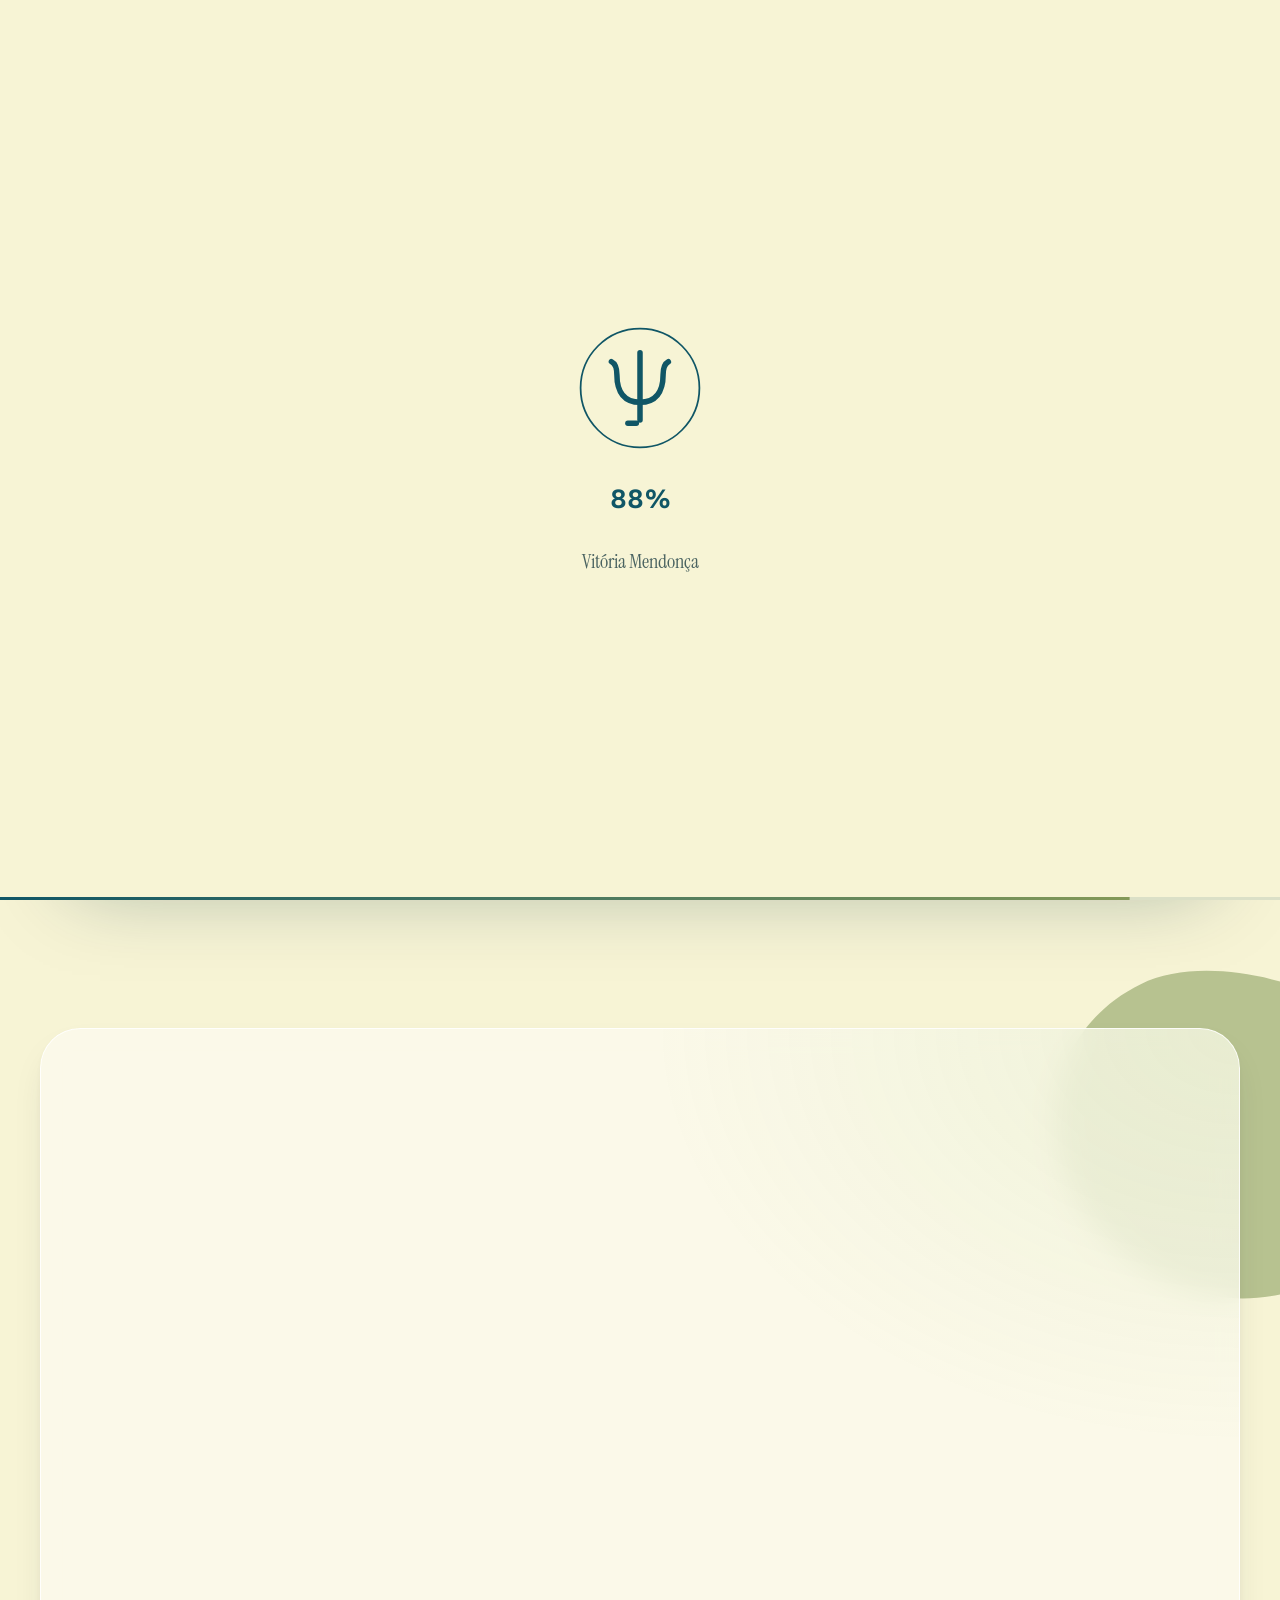
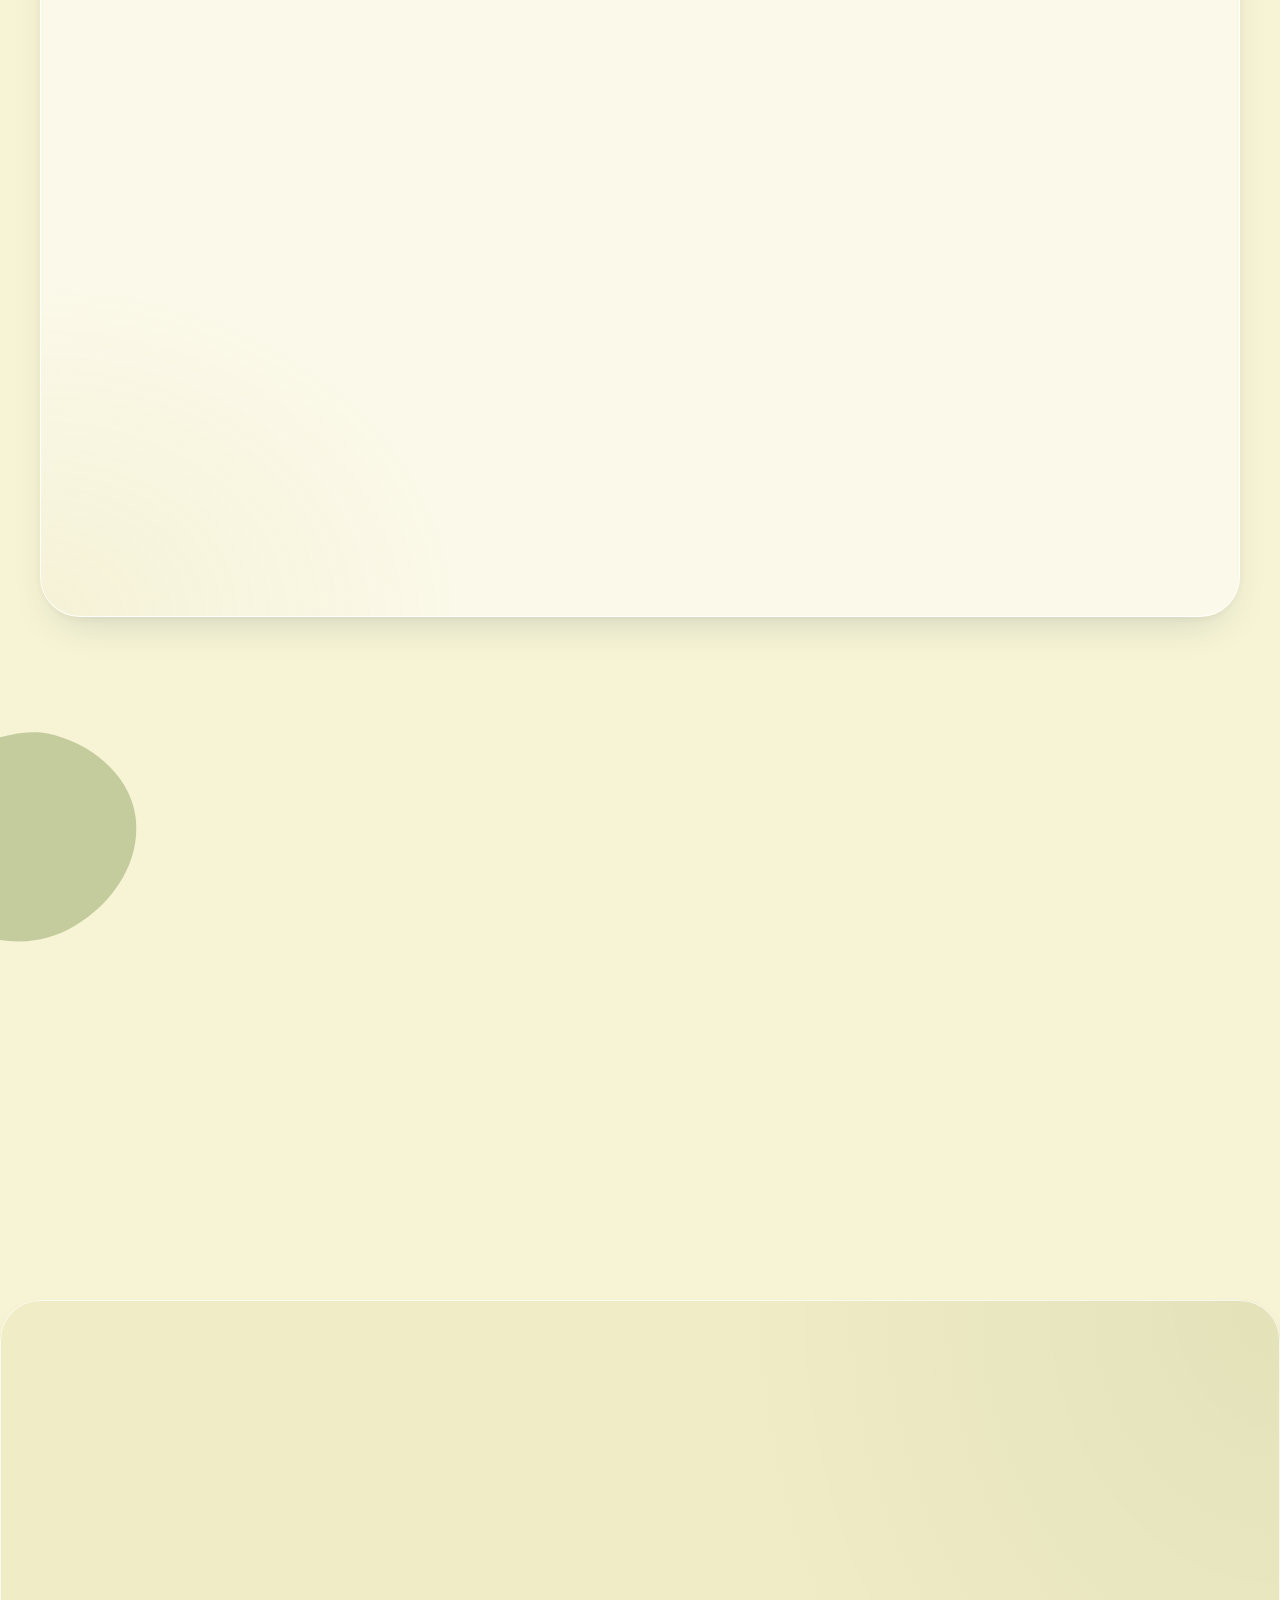
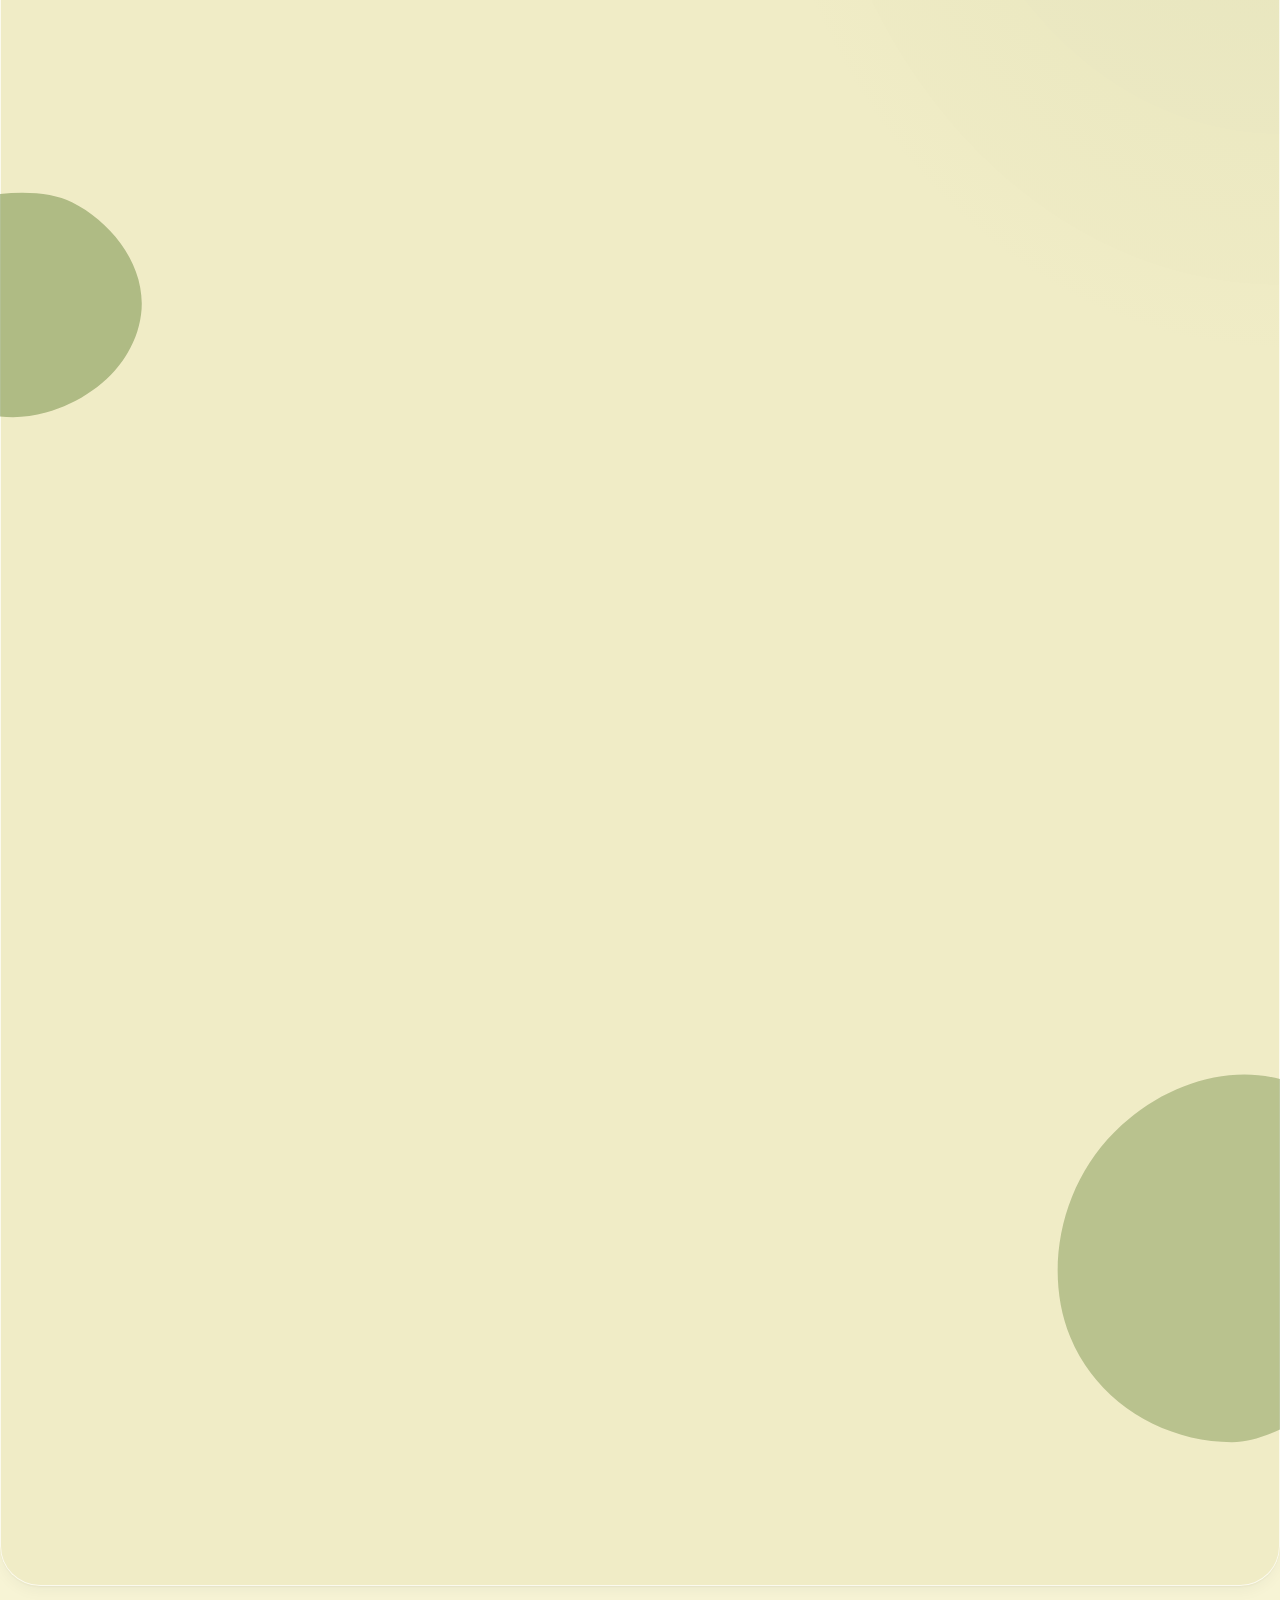
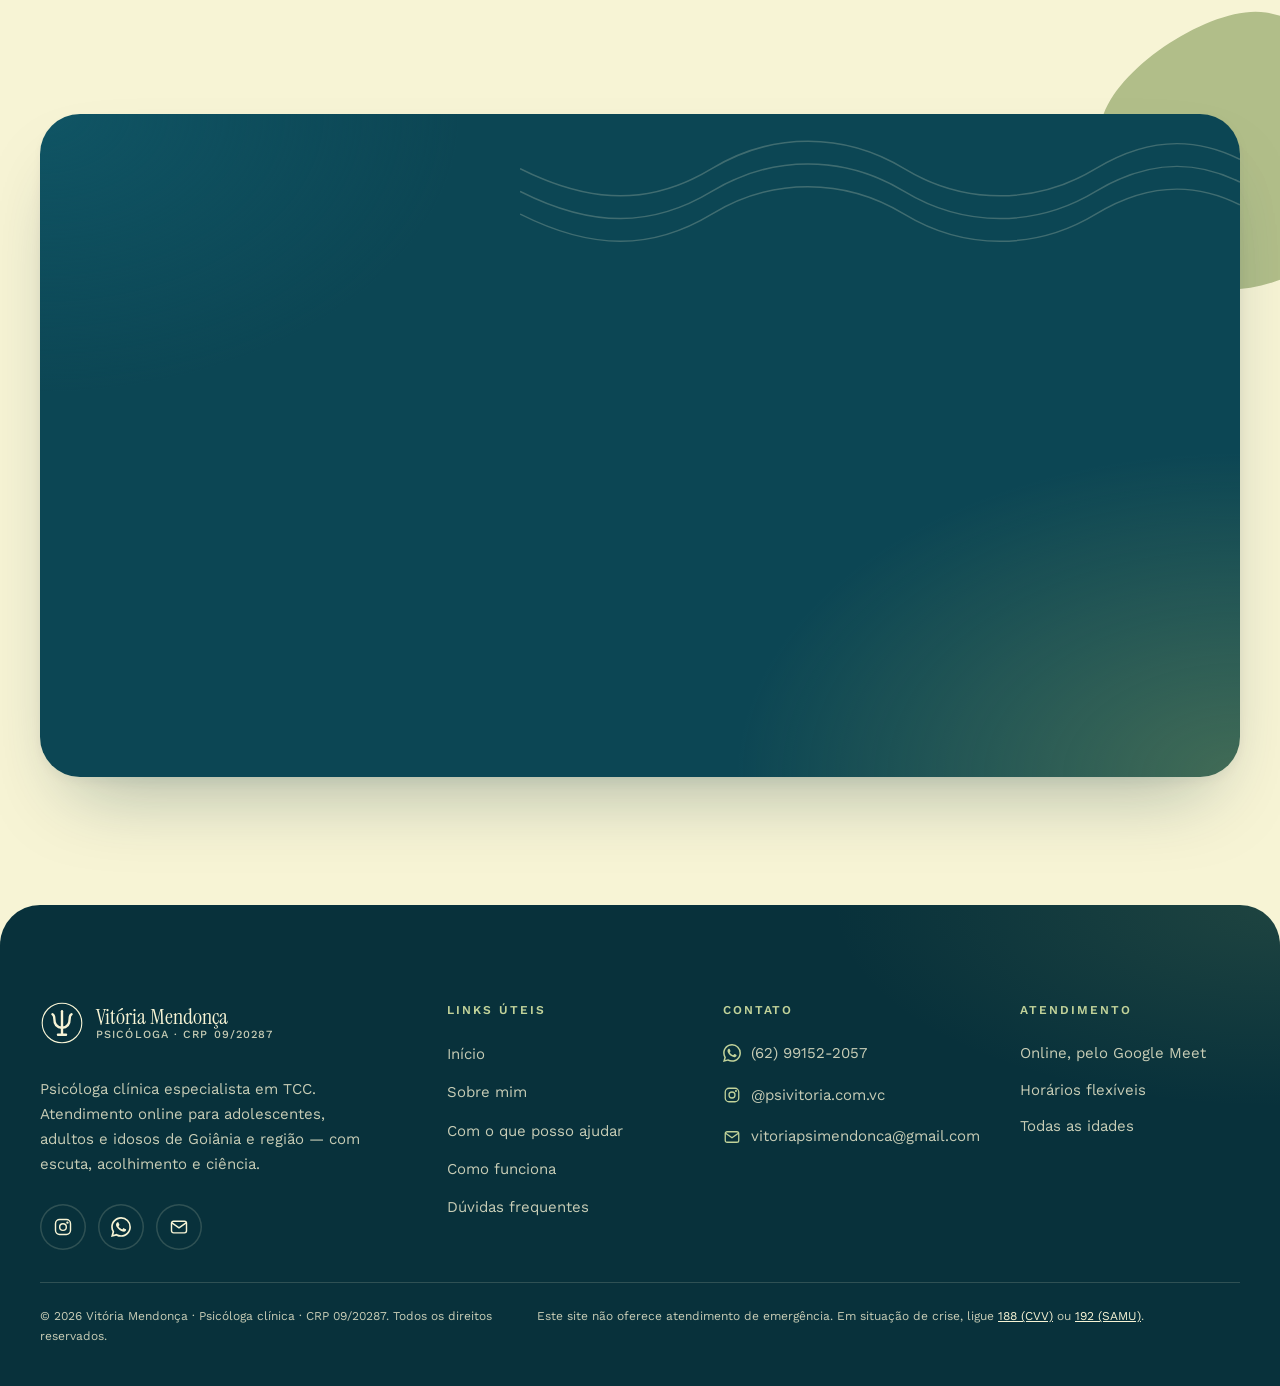
==== commit 2aec66c6: "vitoriapsicologav2" ====
--- a/index.html
+++ b/index.html
@@ -47,12 +47,12 @@
   <style>
     @font-face{font-family:"Work Sans";src:url(Assets/fonts/work-sans-variable.woff2) format("woff2");font-weight:300 600;font-display:swap}
     @font-face{font-family:"Instrument Serif";src:url(Assets/fonts/instrument-serif-regular.woff2) format("woff2");font-weight:400;font-display:swap}
-    :root{--rosa-50:#FFF6F6;--petroleo:#105666;--marsala:#8A3445;--ink:#10323A}
+    :root{--bege:#F7F4D5;--petroleo:#105666;--musgo:#839958;--ink:#10323A}
     *,*::before,*::after{box-sizing:border-box}
     html{-webkit-text-size-adjust:100%}
-    body{margin:0;background:var(--rosa-50);color:var(--ink);font-family:"Work Sans",system-ui,sans-serif}
+    body{margin:0;background:var(--bege);color:var(--ink);font-family:"Work Sans",system-ui,sans-serif}
     .preloader{display:none}
-    .js .preloader{position:fixed;inset:0;z-index:9999;display:grid;place-items:center;background:var(--rosa-50);transition:opacity .8s cubic-bezier(.65,0,.35,1),visibility 0s .8s}
+    .js .preloader{position:fixed;inset:0;z-index:9999;display:grid;place-items:center;background:var(--bege);transition:opacity .8s cubic-bezier(.65,0,.35,1),visibility 0s .8s}
     .js .preloader.is-done{opacity:0;visibility:hidden}
     .is-loading body{overflow:hidden}
     .preloader__inner{display:grid;justify-items:center;gap:22px}
@@ -61,7 +61,7 @@
     .preloader__percent{font-weight:700;font-size:1.75rem;letter-spacing:.02em;color:var(--petroleo);font-variant-numeric:tabular-nums;min-width:4ch;text-align:center}
     .preloader__name{font-family:"Instrument Serif",Georgia,serif;font-size:1.25rem;color:var(--ink);opacity:.75}
     .preloader__track{position:absolute;left:0;right:0;bottom:0;height:3px;background:rgba(16,86,102,.12)}
-    .preloader__bar{display:block;height:100%;background:linear-gradient(90deg,var(--petroleo),var(--marsala));transform:scaleX(0);transform-origin:left}
+    .preloader__bar{display:block;height:100%;background:linear-gradient(90deg,var(--petroleo),var(--musgo));transform:scaleX(0);transform-origin:left}
   </style>
 
   <link rel="preload" href="css/style.css" as="style" onload="this.onload=null;this.rel='stylesheet'">
@@ -134,11 +134,11 @@
         "@id": "https://www.seudominio.com.br/#duvidas",
         "mainEntity": [
           { "@type": "Question", "name": "Como funciona a terapia online?", "acceptedAnswer": { "@type": "Answer", "text": "As sessões acontecem por videochamada no Google Meet. Você recebe o link no kit de boas-vindas e não precisa instalar nada: basta um celular ou computador com internet e um lugar reservado, onde você se sinta à vontade." } },
-          { "@type": "Question", "name": "Você atende em Goiânia?", "acceptedAnswer": { "@type": "Answer", "text": "Sim. O atendimento é online, para pessoas de Goiânia e região, sem precisar se deslocar até um consultório." } },
+          { "@type": "Question", "name": "Você atende Presencialmente?", "acceptedAnswer": { "@type": "Answer", "text": "Caso você seja de Goiânia (GO) e deseje realizar o atendimento de forma presencial, sim." } },
           { "@type": "Question", "name": "Quem pode fazer terapia com você?", "acceptedAnswer": { "@type": "Answer", "text": "Atendo adolescentes, adultos e idosos pela Terapia Cognitivo-Comportamental (TCC)." } },
           { "@type": "Question", "name": "O que é a Terapia Cognitivo-Comportamental (TCC)?", "acceptedAnswer": { "@type": "Answer", "text": "É uma abordagem com base científica que ajuda a compreender a relação entre o que você pensa, sente e faz. Na TCC, a escuta e o acolhimento caminham junto com estratégias práticas para lidar com as dificuldades e construir mudanças com autonomia." } },
-          { "@type": "Question", "name": "Preciso saber exatamente o que estou sentindo para começar?", "acceptedAnswer": { "@type": "Answer", "text": "Não. Nem sempre precisamos saber exatamente o que está acontecendo para começar a compreender. A primeira sessão é justamente para nos conhecermos e entendermos o que te trouxe até aqui." } },
-          { "@type": "Question", "name": "Como faço para agendar?", "acceptedAnswer": { "@type": "Answer", "text": "É só me chamar no WhatsApp. Conversamos sobre como funciona o atendimento, esclareço as suas dúvidas e combinamos o dia e o horário que fizerem mais sentido para você." } }
+          { "@type": "Question", "name": "Preciso estar passando por um momento difícil para buscar terapia?", "acceptedAnswer": { "@type": "Answer", "text": "Não. A psicoterapia não é apenas para momentos de crise ou sofrimento emocional. Ela também é um espaço de autoconhecimento, desenvolvimento pessoal e cuidado com a saúde mental." } },
+          { "@type": "Question", "name": "Você atende por plano de saúde?", "acceptedAnswer": { "@type": "Answer", "text": "Não sou vinculada a nenhum plano de saúde no momento." } }
         ]
       }
     ]
@@ -297,7 +297,7 @@
           <div class="hero__content">
             <p class="eyebrow eyebrow--dark" data-reveal>
               <span class="eyebrow__dot" aria-hidden="true"></span>
-              Psicóloga online · Fale diretamente Comigo
+              Atendimento para todo o Brasil
             </p>
 
             <h1 class="hero__title" id="hero-title" data-reveal style="--delay:80ms">
@@ -305,7 +305,7 @@
             </h1>
 
             <p class="hero__text" data-reveal style="--delay:160ms">
-              Psicóloga clínica especialista em Terapia Cognitivo-Comportamental (TCC). Atendo adolescentes,
+              Psicóloga clínica especialista em Terapia Cognitivo-Comportamental (TCC). Atendo crianças, adolescentes,
               adultos e idosos online, com escuta, acolhimento e ciência — de onde você estiver.
             </p>
 
@@ -315,7 +315,7 @@
                  target="_blank" rel="noopener" data-cta="hero"
                  aria-label="Fale comigo pelo WhatsApp (abre em nova aba)">
                 <svg class="btn__icon" aria-hidden="true"><use href="#i-whatsapp"/></svg>
-                Fale comigo
+                <span class="hero__cta-label">Fale comigo</span>
                 <svg class="btn__arrow" aria-hidden="true"><use href="#i-arrow"/></svg>
               </a>
               <a class="btn btn--ghost-dark btn--lg hero__insta"
@@ -387,12 +387,15 @@
           <div class="about__content">
             <p class="eyebrow" data-reveal><span class="eyebrow__dot" aria-hidden="true"></span>Sobre mim</p>
             <h2 class="section-title" id="sobre-title" data-reveal style="--delay:80ms">Oi, eu sou a <em>Vitória.</em></h2>
-            <p class="about__lead" data-reveal style="--delay:140ms">Especialista em TCC e em Gestão de Pessoas.</p>
+            <p class="about__lead" data-reveal style="--delay:140ms">Especialista em Terapia Cognitivo-Comportamental (TCC)
+</p>
 
             <div class="about__text" data-reveal style="--delay:200ms">
-              <p>Sou psicóloga clínica, registrada no CRP 09/20287, e atendo adolescentes, adultos e idosos online pela Terapia Cognitivo-Comportamental (TCC).</p>
-              <p>Minha história com a Psicologia começou antes da clínica. Durante cerca de cinco anos, trabalhei com Gestão de Pessoas, passando por diferentes organizações e conhecendo de perto os desafios das relações humanas, do trabalho e das mudanças. Foi uma trajetória que ampliou meu olhar sobre as pessoas e suas histórias.</p>
-              <p>Hoje, encontro na TCC uma forma de unir escuta, acolhimento e conhecimento científico. Meu trabalho começa pela escuta. Não para oferecer respostas prontas, mas para ajudar você a compreender o que sente, pensa, repete e vive.</p>
+              <p>Sou psicóloga clínica e realizo atendimentos online para adolescentes, adultos e idosos, com base na Terapia Cognitivo-Comportamental (TCC).</p>
+              <p>Minha trajetória na Psicologia começou na área de Gestão de Pessoas, onde atuei por cerca de cinco anos, passando por diferentes organizações e conhecendo de perto os desafios das relações humanas, do trabalho e das mudanças.</p>
+              <p>Ao longo desse caminho, também tive a oportunidade de conciliar a atuação organizacional com a prática clínica, uma área pela qual sempre tive grande interesse e identificação, especialmente pela Terapia Cognitivo-Comportamental.</p>
+              <p>Essa trajetória ampliou meu olhar sobre as pessoas e suas histórias, reforçando meu interesse em compreender como pensamos, sentimos e nos comportamos diante das diferentes experiências da vida.</p>
+              <p>Hoje, dedico minha atuação à Psicologia Clínica, unindo escuta, acolhimento e conhecimento científico. Acredito em um processo psicoterapêutico construído em conjunto, que respeita a individualidade de cada pessoa e oferece caminhos para a compreensão e a mudança.</p>
             </div>
 
             <blockquote class="about__quote" data-reveal>
@@ -411,7 +414,7 @@
                target="_blank" rel="noopener" data-cta="about"
                aria-label="Agendar uma conversa pelo WhatsApp (abre em nova aba)">
               <svg class="btn__icon" aria-hidden="true"><use href="#i-whatsapp"/></svg>
-              Agendar uma conversa
+              Agendar uma sessão
               <svg class="btn__arrow" aria-hidden="true"><use href="#i-arrow"/></svg>
             </a>
           </div>
@@ -438,8 +441,8 @@
 
           <aside class="help__aside" data-dark>
             <svg class="help__aside-icon" aria-hidden="true"><use href="#i-heart"/></svg>
-            <p class="help__quote">Nem sempre precisamos saber exatamente o que está acontecendo para começar a compreender.</p>
-            <a class="link-arrow" href="#como-funciona">Veja como funciona <svg aria-hidden="true"><use href="#i-arrow"/></svg></a>
+            <p class="help__quote">Você não precisa compreender tudo o que sente para começar a cuidar de si.</p>
+            <a class="link-arrow" href="#como-funciona">Conheça o processo psicoterapêutico <svg aria-hidden="true"><use href="#i-arrow"/></svg></a>
           </aside>
         </div>
       </div>
@@ -515,7 +518,7 @@
             <a class="link-arrow link-arrow--light" data-reveal style="--delay:220ms"
                href="https://api.whatsapp.com/send/?phone=5562991522057&text=Ol%C3%A1%2C+Vit%C3%B3ria%21+Gostaria+de+agendar+minha+primeira+sess%C3%A3o.&type=phone_number&app_absent=0"
                target="_blank" rel="noopener" data-cta="faq">
-              Perguntar no WhatsApp <svg aria-hidden="true"><use href="#i-arrow"/></svg>
+              Ainda com alguma dúvida? Vamos conversar <svg aria-hidden="true"><use href="#i-arrow"/></svg>
             </a>
           </div>
 
@@ -525,24 +528,24 @@
               <div class="faq__answer"><p>As sessões acontecem por videochamada no Google Meet. Você recebe o link no kit de boas-vindas e não precisa instalar nada: basta um celular ou computador com internet e um lugar reservado, onde você se sinta à vontade.</p></div>
             </details>
             <details class="faq__item" name="faq">
-              <summary>Você atende em Goiânia?<span class="faq__icon" aria-hidden="true"><svg><use href="#i-plus"/></svg></span></summary>
-              <div class="faq__answer"><p>Sim. O atendimento é online, para pessoas de Goiânia e região, sem precisar se deslocar até um consultório.</p></div>
+              <summary>Você atende Presencialmente?<span class="faq__icon" aria-hidden="true"><svg><use href="#i-plus"/></svg></span></summary>
+              <div class="faq__answer"><p>Caso você seja de Goiânia (GO) e deseje realizar o atendimento de forma presencial, sim.</p></div>
             </details>
             <details class="faq__item" name="faq">
               <summary>Quem pode fazer terapia com você?<span class="faq__icon" aria-hidden="true"><svg><use href="#i-plus"/></svg></span></summary>
-              <div class="faq__answer"><p>Atendo adolescentes, adultos e idosos pela Terapia Cognitivo-Comportamental (TCC).</p></div>
+              <div class="faq__answer"><p>Atendo crianças, adolescentes, adultos e idosos pela Terapia Cognitivo-Comportamental (TCC).</p></div>
             </details>
             <details class="faq__item" name="faq">
               <summary>O que é a Terapia Cognitivo-Comportamental (TCC)?<span class="faq__icon" aria-hidden="true"><svg><use href="#i-plus"/></svg></span></summary>
               <div class="faq__answer"><p>É uma abordagem com base científica que ajuda a compreender a relação entre o que você pensa, sente e faz. Na TCC, a escuta e o acolhimento caminham junto com estratégias práticas para lidar com as dificuldades e construir mudanças com autonomia.</p></div>
             </details>
             <details class="faq__item" name="faq">
-              <summary>Preciso saber exatamente o que estou sentindo para começar?<span class="faq__icon" aria-hidden="true"><svg><use href="#i-plus"/></svg></span></summary>
-              <div class="faq__answer"><p>Não. Nem sempre precisamos saber exatamente o que está acontecendo para começar a compreender. A primeira sessão é justamente para nos conhecermos e entendermos o que te trouxe até aqui.</p></div>
+              <summary>Preciso estar passando por um momento difícil para buscar terapia?<span class="faq__icon" aria-hidden="true"><svg><use href="#i-plus"/></svg></span></summary>
+              <div class="faq__answer"><p>Não. A psicoterapia não é apenas para momentos de crise ou sofrimento emocional. Ela também é um espaço de autoconhecimento, desenvolvimento pessoal e cuidado com a saúde mental.</p></div>
             </details>
             <details class="faq__item" name="faq">
-              <summary>Como faço para agendar?<span class="faq__icon" aria-hidden="true"><svg><use href="#i-plus"/></svg></span></summary>
-              <div class="faq__answer"><p>É só me chamar no WhatsApp. Conversamos sobre como funciona o atendimento, esclareço as suas dúvidas e combinamos o dia e o horário que fizerem mais sentido para você.</p></div>
+              <summary>Você atende por plano de saúde?<span class="faq__icon" aria-hidden="true"><svg><use href="#i-plus"/></svg></span></summary>
+              <div class="faq__answer"><p>Não sou vinculada a nenhum plano de saúde no momento.</p></div>
             </details>
           </div>
         </div>
@@ -563,7 +566,7 @@
           <div class="cta__head">
             <p class="eyebrow eyebrow--dark" data-reveal><span class="eyebrow__dot" aria-hidden="true"></span>O primeiro passo é seu</p>
             <h2 class="cta__title" id="cta-title" data-reveal style="--delay:80ms">
-              Não espere o peso ficar maior para <em>cuidar de você.</em>
+              Você não precisa esperar que tudo fique difícil para começar a <em>cuidar de si.</em>
             </h2>
           </div>
 
@@ -603,7 +606,7 @@
           <ul class="social" aria-label="Redes sociais">
             <li><a href="https://www.instagram.com/psivitoria.com.vc/" target="_blank" rel="noopener" data-cta="footer-instagram" aria-label="Instagram @psivitoria.com.vc (abre em nova aba)"><svg aria-hidden="true"><use href="#i-instagram"/></svg></a></li>
             <li><a href="https://api.whatsapp.com/send/?phone=5562991522057&text=Ol%C3%A1%2C+Vit%C3%B3ria%21+Gostaria+de+agendar+minha+primeira+sess%C3%A3o.&type=phone_number&app_absent=0" target="_blank" rel="noopener" data-cta="footer-social" aria-label="WhatsApp (abre em nova aba)"><svg aria-hidden="true"><use href="#i-whatsapp"/></svg></a></li>
-            <li><a href="mailto:contato@seudominio.com.br" aria-label="Enviar e-mail"><svg aria-hidden="true"><use href="#i-mail"/></svg></a></li>
+            <li><a href="mailto:vitoriapsimendonca@gmail.com" aria-label="Enviar e-mail"><svg aria-hidden="true"><use href="#i-mail"/></svg></a></li>
           </ul>
         </div>
 
@@ -623,7 +626,7 @@
           <ul>
             <li><a href="https://api.whatsapp.com/send/?phone=5562991522057&text=Ol%C3%A1%2C+Vit%C3%B3ria%21+Gostaria+de+agendar+minha+primeira+sess%C3%A3o.&type=phone_number&app_absent=0" target="_blank" rel="noopener" data-cta="footer"><svg aria-hidden="true"><use href="#i-whatsapp"/></svg>(62) 99152-2057</a></li>
             <li><a href="https://www.instagram.com/psivitoria.com.vc/" target="_blank" rel="noopener" data-cta="footer-instagram-link"><svg aria-hidden="true"><use href="#i-instagram"/></svg>@psivitoria.com.vc</a></li>
-            <li><a href="mailto:contato@seudominio.com.br"><svg aria-hidden="true"><use href="#i-mail"/></svg>contato@seudominio.com.br</a></li>
+            <li><a href="mailto:vitoriapsimendonca@gmail.com"><svg aria-hidden="true"><use href="#i-mail"/></svg>vitoriapsimendonca@gmail.com</a></li>
           </ul>
         </div>
 
@@ -631,9 +634,8 @@
           <h2 class="footer__title">Atendimento</h2>
           <ul class="footer__info">
             <li>Online, pelo Google Meet</li>
-            <li>Goiânia e região</li>
-            <li>Adolescentes, adultos e idosos</li>
-            <li>Terapia Cognitivo-Comportamental</li>
+            <li>Horários flexíveis</li>
+            <li>Todas as idades</li>
           </ul>
         </div>
       </div>
--- a/css/style.css
+++ b/css/style.css
@@ -50,18 +50,13 @@
   --css-ready: 1;
 
   /* Cores da marca */
-  --branco: #FFFFFF;
-  --rosa-50: #FFF6F6;
-  --rosa-100: #FCEBEC;
-  --rosa-200: #F6D6DA;
-  --rosa-300: #EDBDC4;
-  --marsala: #8A3445;
-  --marsala-700: #6F2737;
-  --marsala-900: #4A1622;
+  --bege: #F7F4D5;
+  --bege-50: #FCFBEF;
+  --bege-200: #EFEAC4;
+  --bege-300: #E4DDAB;
   --petroleo: #105666;
   --petroleo-700: #0C4654;
   --petroleo-900: #08313B;
-  /* Verde só em detalhes pequenos (pontos, ícones, anéis) */
   --musgo: #839958;
   --musgo-100: #E4EAC9;
   --musgo-200: #C2D39A;
@@ -70,10 +65,10 @@
   /* Texto */
   --ink: #10323A;
   --ink-soft: #45615F;
-  --on-dark: #FFF8F8;
-  --on-dark-soft: rgba(255, 248, 248, .8);
+  --on-dark: #F7F4D5;
+  --on-dark-soft: rgba(247, 244, 213, .8);
   --line: rgba(16, 86, 102, .14);
-  --line-dark: rgba(255, 248, 248, .16);
+  --line-dark: rgba(247, 244, 213, .16);
 
   /* Tipografia */
   --font-serif: "Instrument Serif", "Times New Roman", Georgia, serif;
@@ -94,10 +89,10 @@
   --radius-xl: 40px;
   --radius-pill: 999px;
 
-  /* Sombras suaves (tom marsala, nunca preto puro) */
-  --shadow-sm: 0 1px 2px rgba(74, 22, 34, .04), 0 6px 18px -6px rgba(74, 22, 34, .08);
-  --shadow-md: 0 2px 6px rgba(74, 22, 34, .04), 0 18px 40px -16px rgba(74, 22, 34, .18);
-  --shadow-lg: 0 4px 12px rgba(74, 22, 34, .05), 0 40px 80px -32px rgba(74, 22, 34, .32);
+  /* Sombras suaves (tom petróleo, nunca preto puro) */
+  --shadow-sm: 0 1px 2px rgba(8, 49, 59, .04), 0 6px 18px -6px rgba(8, 49, 59, .08);
+  --shadow-md: 0 2px 6px rgba(8, 49, 59, .04), 0 18px 40px -16px rgba(8, 49, 59, .18);
+  --shadow-lg: 0 4px 12px rgba(8, 49, 59, .05), 0 40px 80px -32px rgba(8, 49, 59, .35);
 
   /* Movimento */
   --ease-out: cubic-bezier(.22, 1, .36, 1);
@@ -141,7 +136,7 @@
 body {
   margin: 0;
   min-height: 100vh;
-  background: var(--rosa-50);
+  background: var(--bege);
   color: var(--ink);
   font-family: var(--font-sans);
   font-size: var(--fs-body);
@@ -153,8 +148,8 @@
   overflow-x: clip;
 }
 
-/* Fundo de bolinhas rosa, já desfocado na própria imagem (blur via CSS pesaria
-   no scroll do celular). Fica fixo atrás de tudo; o véu branco suaviza o padrão
+/* Fundo de biblioteca, já desfocado na própria imagem (blur via CSS pesaria
+   no scroll do celular). Fica fixo atrás de tudo; o véu branco suaviza a foto
    e clareia o topo, onde está o texto principal. */
 body::before {
   content: "";
@@ -166,7 +161,7 @@
     radial-gradient(120% 70% at 50% 0%, rgba(255, 255, 255, 0.125), transparent 70%),
     linear-gradient(rgba(255, 255, 255, .5), rgba(255, 255, 255, .5)),
     url("../Assets/img/fundo-rosa-blur.webp") center / cover no-repeat,
-    var(--rosa-100);
+    var(--bege-200);
 }
 
 h1, h2, h3, p, ul, ol, blockquote, figure { margin: 0; }
@@ -176,7 +171,7 @@
 a { color: inherit; }
 button { font: inherit; color: inherit; cursor: pointer; }
 
-::selection { background: var(--rosa-200); color: var(--marsala-900); }
+::selection { background: var(--musgo-200); color: var(--petroleo-900); }
 
 /* Foco visível e consistente */
 :focus-visible {
@@ -187,7 +182,7 @@
 [data-dark] :focus-visible,
 .footer :focus-visible,
 .menu-open .menu :focus-visible {
-  outline-color: var(--rosa-200);
+  outline-color: var(--musgo-200);
 }
 
 .skip-link {
@@ -224,8 +219,8 @@
 
 .section--tint {
   background:
-    radial-gradient(60% 50% at 100% 0%, rgba(138, 52, 69, .07), transparent 70%),
-    rgba(246, 214, 218, .86); /* rosa-200 translúcido: as bolinhas aparecem de leve */
+    radial-gradient(60% 50% at 100% 0%, rgba(131, 153, 88, .12), transparent 70%),
+    rgba(239, 234, 196, .86); /* bege-200 translúcido: a biblioteca aparece de leve */
   border-radius: var(--radius-xl);
   box-shadow: inset 0 0 0 1px rgba(255, 255, 255, .7), var(--shadow-sm);
 }
@@ -236,7 +231,7 @@
   position: absolute;
   z-index: -1;
   aspect-ratio: 1;
-  fill: var(--rosa-300);
+  fill: #839958;
   pointer-events: none;
 }
 .deco--sobre-1 {
@@ -250,8 +245,8 @@
   left: -120px;
   bottom: 16%;
   width: clamp(200px, 22vw, 320px);
-  fill: var(--musgo-200); /* a única forma verde, pequena */
-  opacity: .5;
+  fill: #b7c290;
+  opacity: .8;
   rotate: -15deg;
 }
 .deco--como-1 {
@@ -284,17 +279,17 @@
   font-weight: 600;
   letter-spacing: .16em;
   text-transform: uppercase;
-  color: var(--marsala);
+  color: var(--musgo-700);
 }
 .eyebrow__dot {
   width: 8px;
   height: 8px;
   border-radius: 50%;
-  background: var(--musgo);
+  background: currentColor;
   box-shadow: 0 0 0 4px rgba(131, 153, 88, .2);
 }
-.eyebrow--dark { color: var(--rosa-200); }
-.eyebrow--dark .eyebrow__dot { background: var(--musgo-200); box-shadow: 0 0 0 4px rgba(194, 211, 154, .18); }
+.eyebrow--dark { color: var(--musgo-200); }
+.eyebrow--dark .eyebrow__dot { box-shadow: 0 0 0 4px rgba(194, 211, 154, .18); }
 
 .section-title {
   font-family: var(--font-serif);
@@ -308,15 +303,15 @@
 .section-title em,
 .help__title em {
   font-style: italic;
-  color: var(--marsala);
+  color: var(--petroleo);
 }
 .section-title--sm { font-size: var(--fs-h2-sm); }
 
 
 /* 05. Botões e links ===================================================== */
 .btn {
-  --btn-bg: var(--marsala);
-  --btn-fg: var(--branco);
+  --btn-bg: var(--musgo);
+  --btn-fg: var(--petroleo-900);
   position: relative;
   display: inline-flex;
   align-items: center;
@@ -335,7 +330,7 @@
   letter-spacing: .005em;
   text-decoration: none;
   white-space: nowrap;
-  box-shadow: 0 10px 24px -12px rgba(74, 22, 34, .5);
+  box-shadow: 0 10px 24px -12px rgba(8, 49, 59, .45);
   transition:
     transform .35s var(--ease-out),
     box-shadow .35s var(--ease-out),
@@ -344,7 +339,7 @@
 }
 .btn:hover {
   transform: translateY(-2px);
-  box-shadow: 0 16px 30px -14px rgba(74, 22, 34, .55);
+  box-shadow: 0 16px 30px -14px rgba(8, 49, 59, .5);
 }
 .btn:active { transform: translateY(0); }
 
@@ -357,21 +352,21 @@
 }
 .btn:hover .btn__arrow { transform: translateX(4px); }
 
-/* Principal: marsala no claro, rosa pastel no escuro (contraste AA) */
-.btn--primary:hover { --btn-bg: var(--marsala-700); }
+/* Verde principal: musgo no claro, musgo claro no escuro (contraste AA) */
+.btn--primary:hover { --btn-bg: #94AA67; }
 [data-dark] .btn--primary,
-.menu-open .btn--primary { --btn-bg: var(--rosa-200); --btn-fg: var(--marsala-900); }
+.menu-open .btn--primary { --btn-bg: var(--musgo-200); }
 [data-dark] .btn--primary:hover,
-.menu-open .btn--primary:hover { --btn-bg: var(--rosa-100); }
+.menu-open .btn--primary:hover { --btn-bg: #D2E0AE; }
 
 .btn--ghost-dark {
   --btn-bg: transparent;
   --btn-fg: var(--on-dark);
-  box-shadow: inset 0 0 0 1.5px rgba(255, 248, 248, .35);
+  box-shadow: inset 0 0 0 1.5px rgba(247, 244, 213, .35);
 }
 .btn--ghost-dark:hover {
-  --btn-bg: rgba(255, 248, 248, .1);
-  box-shadow: inset 0 0 0 1.5px rgba(255, 248, 248, .7);
+  --btn-bg: rgba(247, 244, 213, .1);
+  box-shadow: inset 0 0 0 1.5px rgba(247, 244, 213, .7);
 }
 
 .btn--lg { min-height: 58px; padding: 0 30px; font-size: 1.0625rem; }
@@ -388,12 +383,12 @@
   align-items: center;
   gap: 8px;
   font-weight: 600;
-  color: var(--rosa-200);
+  color: var(--musgo-200);
   text-decoration: none;
 }
 .link-arrow svg { width: 18px; height: 18px; transition: transform .35s var(--ease-out); }
 .link-arrow:hover svg { transform: translateX(5px); }
-.link-arrow--light { color: var(--marsala); }
+.link-arrow--light { color: var(--petroleo); }
 
 
 /* 06. Cursor customizado ================================================= */
@@ -431,7 +426,7 @@
   width: 40px;
   height: 40px;
   margin: -20px 0 0 -20px;
-  border: 1.5px solid var(--marsala);
+  border: 1.5px solid var(--musgo);
   transition:
     scale .45s var(--ease-out),
     background-color .3s ease,
@@ -439,14 +434,14 @@
 }
 .cursor.is-hover .cursor__ring {
   scale: 1.6;
-  background: rgba(138, 52, 69, .12);
+  background: rgba(131, 153, 88, .14);
   border-color: transparent;
 }
 .cursor.is-hover .cursor__dot { scale: .5; }
 .cursor.is-down .cursor__ring { scale: .85; }
-.cursor.is-dark .cursor__dot { background: var(--branco); }
-.cursor.is-dark .cursor__ring { border-color: var(--rosa-200); }
-.cursor.is-dark.is-hover .cursor__ring { background: rgba(246, 214, 218, .16); }
+.cursor.is-dark .cursor__dot { background: var(--bege); }
+.cursor.is-dark .cursor__ring { border-color: var(--musgo-200); }
+.cursor.is-dark.is-hover .cursor__ring { background: rgba(194, 211, 154, .16); }
 
 
 /* 07. Header / navegação ================================================= */
@@ -461,7 +456,7 @@
   content: "";
   position: absolute;
   inset: 0;
-  background: rgba(255, 255, 255, .78);
+  background: rgba(247, 244, 213, .72);
   -webkit-backdrop-filter: blur(16px) saturate(140%);
   backdrop-filter: blur(16px) saturate(140%);
   box-shadow: 0 1px 0 var(--line);
@@ -469,7 +464,7 @@
 }
 /* O vidro fica sempre visível; ao rolar, só a sombra ganha profundidade */
 .header.is-scrolled::before {
-  box-shadow: 0 1px 0 var(--line), 0 12px 30px -20px rgba(74, 22, 34, .25);
+  box-shadow: 0 1px 0 var(--line), 0 12px 30px -20px rgba(8, 49, 59, .3);
 }
 
 .header__inner {
@@ -536,11 +531,11 @@
   width: 20px;
   height: 1.5px;
   border-radius: 2px;
-  background: var(--branco);
+  background: var(--bege);
   transition: transform .5s var(--ease-out), background-color .4s ease;
 }
-.menu-open .nav-toggle { background: var(--rosa-200); }
-.menu-open .nav-toggle__line { background: var(--marsala-900); }
+.menu-open .nav-toggle { background: var(--musgo-200); }
+.menu-open .nav-toggle__line { background: var(--petroleo-900); }
 .menu-open .nav-toggle__line:first-child { transform: translateY(3.75px) rotate(45deg); }
 .menu-open .nav-toggle__line:last-child { transform: translateY(-3.75px) rotate(-45deg); }
 
@@ -553,7 +548,7 @@
   flex-direction: column;
   padding: calc(var(--header-h) + 40px) var(--gutter) 40px;
   background:
-    radial-gradient(80% 50% at 100% 100%, rgba(138, 52, 69, .5), transparent 70%),
+    radial-gradient(80% 50% at 100% 100%, rgba(131, 153, 88, .28), transparent 70%),
     var(--petroleo);
   color: var(--on-dark);
   overflow-y: auto;
@@ -601,7 +596,7 @@
   font-size: var(--fs-micro);
   font-weight: 600;
   letter-spacing: .1em;
-  color: var(--rosa-200);
+  color: var(--musgo-200);
 }
 .menu__cta { align-self: flex-start; margin-top: 40px; }
 .menu__extra {
@@ -666,7 +661,7 @@
     right: 10px;
     bottom: 4px;
     height: 1.5px;
-    background: var(--marsala);
+    background: var(--musgo);
     transform: scaleX(0);
     transform-origin: right;
     transition: transform .45s var(--ease-out);
@@ -710,8 +705,8 @@
   bottom: 0;
   z-index: -1;
   width: 380px;
-  fill: var(--rosa-300);
-  opacity: .8;
+  fill: #b7c290;
+  opacity: .7;
 }
 
 .hero__card {
@@ -724,8 +719,8 @@
   padding: clamp(24px, 3.6vh, 48px) 20px 0;
   border-radius: var(--radius-lg);
   background:
-    radial-gradient(70% 60% at 100% 0%, rgba(87, 11, 26, 0.5), transparent 70%),
-    radial-gradient(50% 50% at 0% 100%, rgb(2, 3, 32), transparent 70%),
+    radial-gradient(70% 60% at 100% 0%, rgba(131, 153, 88, .32), transparent 70%),
+    radial-gradient(50% 50% at 0% 100%, rgba(8, 49, 59, .6), transparent 70%),
     var(--petroleo);
   color: var(--on-dark);
   box-shadow: var(--shadow-lg);
@@ -751,7 +746,7 @@
 }
 .hero__title em {
   font-style: italic;
-  color: var(--rosa-200);
+  color: var(--musgo-200);
 }
 
 /* Justificado com hifenização (lang="pt-BR") para não abrir "rios" de espaço
@@ -826,7 +821,7 @@
   object-fit: cover;
   object-position: center 22%;
   border-radius: 999px 999px 0 0;
-  background: var(--rosa-200);
+  background: var(--bege-300);
 }
 
 .hero__seal {
@@ -838,7 +833,7 @@
   overflow: visible;
   filter: drop-shadow(0 12px 22px rgba(8, 49, 59, .25));
 }
-.hero__seal-bg { fill: var(--branco); }
+.hero__seal-bg { fill: var(--bege); }
 .hero__seal-text {
   font-family: var(--font-sans);
   font-size: 14px;
@@ -850,7 +845,7 @@
   /* uma volta a cada 20s: dá para ler o texto enquanto gira */
   animation: seal-spin 20s linear infinite;
 }
-.hero__seal-mark { color: var(--marsala); }
+.hero__seal-mark { color: var(--petroleo); }
 
 @keyframes seal-spin { to { transform: rotate(360deg); } }
 
@@ -864,7 +859,7 @@
   gap: 12px;
   padding: 10px 16px 10px 10px;
   border-radius: var(--radius-md);
-  background: var(--branco);
+  background: var(--bege-50);
   color: var(--ink);
   box-shadow: var(--shadow-md);
   font-size: var(--fs-small);
@@ -879,8 +874,8 @@
   width: 40px;
   height: 40px;
   border-radius: 14px;
-  background: var(--rosa-100);
-  color: var(--marsala);
+  background: var(--musgo-100);
+  color: var(--petroleo);
 }
 .hero__badge-icon svg { width: 22px; height: 22px; }
 
@@ -892,11 +887,41 @@
   width: 100%;
   height: 110px;
   fill: none;
-  stroke: var(--rosa-200);
+  stroke: var(--bege);
   stroke-width: 2;
   stroke-linecap: round;
   opacity: .85;
   pointer-events: none;
+}
+
+/* Só celular: os botões viram uma coluna de ícones ao lado da foto, que ganha
+   a altura da antiga linha de botões. O display: contents põe os filhos do
+   .hero__content direto na grade do card. Sem o selo, que disputava o espaço. */
+@media (max-width: 767px) {
+  .hero__card {
+    display: grid;
+    grid-template-columns: auto minmax(0, 1fr);
+    grid-template-rows: auto auto auto 1fr;
+    column-gap: 14px;
+  }
+  .hero__content { display: contents; }
+  .hero__content > * { grid-column: 1 / -1; }
+
+  .hero__actions {
+    position: relative;
+    z-index: 4; /* acima das ondas */
+    grid-column: 1;
+    grid-row: 4;
+    flex-direction: column;
+    align-self: center;
+    margin: clamp(16px, 3vh, 24px) 0 0;
+  }
+  .hero__actions .btn { width: 58px; padding: 0; justify-content: center; }
+  .hero__cta-label,
+  .hero__actions .btn__arrow { display: none; }
+
+  .hero__media { grid-column: 2; grid-row: 4; }
+  .hero__seal { display: none; }
 }
 
 @media (min-width: 768px) {
@@ -913,6 +938,40 @@
   .hero__badge { display: flex; bottom: 104px; padding: 12px 18px 12px 12px; }
 }
 
+/* Tablet em pé: a foto ficava num canto com um vazio à esquerda. Botões e
+   diferenciais descem para uma coluna ao lado dela (display: contents põe
+   os filhos do .hero__content direto na grade do card, como no celular). */
+@media (min-width: 768px) and (max-width: 1199px) and (orientation: portrait) {
+  .hero__card {
+    display: grid;
+    grid-template-columns: minmax(0, 1fr) minmax(0, 1fr);
+    grid-template-rows: auto auto auto 1fr 1fr;
+    column-gap: 40px;
+  }
+  .hero__content { display: contents; }
+  .hero__content > * { grid-column: 1 / -1; }
+
+  .hero__actions,
+  .hero__trust {
+    position: relative;
+    z-index: 4; /* acima das ondas */
+    grid-column: 1;
+  }
+  .hero__actions {
+    grid-row: 4;
+    flex-direction: column;
+    align-items: flex-start;
+    align-self: end;
+  }
+  .hero__trust {
+    grid-row: 5;
+    align-self: start;
+    grid-template-columns: 1fr;
+    gap: 16px;
+  }
+  .hero__media { grid-column: 2; grid-row: 4 / 6; }
+}
+
 /* Layout em duas colunas: desktop e tablets deitados */
 @media (min-width: 1200px), (min-width: 1024px) and (orientation: landscape) {
   .hero__card {
@@ -956,7 +1015,7 @@
 
 /* 09. Seção · Sobre + Com o que posso te ajudar ========================== */
 /* Card de vidro fosco, da mesma família do .help, para o texto não se
-   misturar com o fundo de bolinhas. O backdrop-filter cria um contexto de
+   misturar com o fundo da biblioteca. O backdrop-filter cria um contexto de
    empilhamento: o about__blob (z-index -1) fica sobre o card, atrás da foto. */
 .about {
   position: relative;
@@ -965,9 +1024,9 @@
   padding: 24px 20px 32px;
   border-radius: var(--radius-xl);
   background:
-    radial-gradient(70% 50% at 100% 0%, rgba(246, 214, 218, .55), transparent 70%),
-    radial-gradient(50% 40% at 0% 100%, rgba(246, 214, 218, .4), transparent 70%),
-    rgba(255, 255, 255, .78);
+    radial-gradient(70% 50% at 100% 0%, rgba(228, 234, 201, .55), transparent 70%),
+    radial-gradient(50% 40% at 0% 100%, rgba(239, 234, 196, .5), transparent 70%),
+    rgba(252, 251, 239, .8);
   -webkit-backdrop-filter: blur(14px) saturate(120%);
   backdrop-filter: blur(14px) saturate(120%);
   box-shadow: inset 0 0 0 1px rgba(255, 255, 255, .85), var(--shadow-md);
@@ -983,14 +1042,14 @@
   right: -40px;
   z-index: -1;
   width: 78%;
-  fill: var(--rosa-300);
+  fill: #b6c18f;
 }
 .about__photo {
   width: 100%;
   aspect-ratio: 5 / 6;
   object-fit: cover;
   border-radius: var(--radius-xl) var(--radius-xl) var(--radius-xl) 140px;
-  background: var(--rosa-200);
+  background: var(--bege-300);
   box-shadow: var(--shadow-md);
 }
 .about__tag {
@@ -1002,12 +1061,12 @@
   gap: 12px;
   padding: 14px 20px 14px 14px;
   border-radius: var(--radius-md);
-  background: var(--marsala);
+  background: var(--petroleo);
   color: var(--on-dark);
   box-shadow: var(--shadow-md);
   line-height: 1.25;
 }
-.about__tag svg { width: 40px; height: 40px; color: var(--rosa-200); }
+.about__tag svg { width: 40px; height: 40px; color: var(--musgo-200); }
 .about__tag strong { display: block; font-size: .9375rem; font-weight: 600; }
 .about__tag small { font-size: var(--fs-micro); color: var(--on-dark-soft); }
 
@@ -1022,6 +1081,13 @@
   gap: 16px;
   max-width: 62ch;
   color: var(--ink-soft);
+  /* Mesmo justificado do hero: hifenização evita "rios" de espaço */
+  text-align: justify;
+  text-align-last: left;
+  text-wrap: pretty;
+  -webkit-hyphens: auto;
+  hyphens: auto;
+  hyphenate-limit-chars: 7 3 3;
 }
 
 .about__quote {
@@ -1065,8 +1131,8 @@
   margin-top: calc(var(--section-y) / 2);
   padding: 32px 22px 22px;
   border-radius: var(--radius-lg);
-  /* vidro fosco sobre o fundo de bolinhas */
-  background: rgba(255, 255, 255, .72);
+  /* vidro fosco sobre o fundo da biblioteca */
+  background: rgba(252, 251, 239, .76);
   -webkit-backdrop-filter: blur(14px) saturate(120%);
   backdrop-filter: blur(14px) saturate(120%);
   box-shadow: inset 0 0 0 1px rgba(255, 255, 255, .8), var(--shadow-sm);
@@ -1124,12 +1190,11 @@
   padding: 32px 28px;
   border-radius: var(--radius-md);
   background:
-    radial-gradient(90% 70% at 100% 0%, rgba(237, 189, 196, .22), transparent 70%),
-    radial-gradient(70% 60% at 0% 100%, rgba(74, 22, 34, .55), transparent 70%),
-    var(--marsala);
+    radial-gradient(90% 70% at 100% 0%, rgba(131, 153, 88, .35), transparent 70%),
+    var(--petroleo);
   color: var(--on-dark);
 }
-.help__aside-icon { width: 32px; height: 32px; color: var(--rosa-200); }
+.help__aside-icon { width: 32px; height: 32px; color: var(--musgo-200); }
 .help__quote {
   font-family: var(--font-serif);
   font-style: italic;
@@ -1147,12 +1212,36 @@
   .help__aside { padding: 40px; }
 }
 
+/* Tablet: foto ao lado do título (antes sobrava meia largura vazia ao lado
+   dela); o texto corrido segue em largura total logo abaixo. As linhas 1fr
+   das pontas centralizam o título na altura da foto. */
+@media (min-width: 768px) and (max-width: 1199px) {
+  .about {
+    grid-template-columns: minmax(0, 5fr) minmax(0, 6fr);
+    grid-template-rows: 1fr auto auto auto 1fr;
+    gap: 0 40px;
+  }
+  .about__content { display: contents; }
+  .about__content > * { grid-column: 1 / -1; }
+  .about__media { grid-column: 1; grid-row: 1 / 6; width: 100%; }
+  .about__content > .eyebrow { grid-column: 2; grid-row: 2; justify-self: start; }
+  .about__content > .section-title { grid-column: 2; grid-row: 3; }
+  .about__lead { grid-column: 2; grid-row: 4; margin-bottom: 0; }
+  .about__text { max-width: none; margin-top: 48px; }
+}
+/* Tablets largos (iPad Pro, iPad deitado): texto em duas colunas, para a
+   linha não ficar longa demais nem deixar meia largura vazia */
+@media (min-width: 900px) and (max-width: 1199px) {
+  .about__text { display: block; columns: 2; column-gap: 48px; }
+  .about__text p { break-inside: avoid; } /* quebra no meio esticava a linha justificada */
+  .about__text p + p { margin-top: 16px; }
+}
+
 @media (min-width: 1200px) {
   .about {
     grid-template-columns: 5fr 7fr;
-    gap: 72px;
+    gap: 96px;
     align-items: center;
-    padding: 64px 72px 64px 64px;
   }
   .about__media { width: 100%; max-width: 480px; }
   .help {
@@ -1189,7 +1278,7 @@
   gap: 14px;
   padding: 28px 24px;
   border-radius: var(--radius-md);
-  background: var(--branco);
+  background: var(--bege-50);
   box-shadow: var(--shadow-sm);
 }
 .step__top {
@@ -1202,7 +1291,7 @@
   font-family: var(--font-serif);
   font-size: 3.5rem;
   line-height: .9;
-  color: var(--marsala);
+  color: var(--musgo-700);
 }
 .step__icon {
   display: grid;
@@ -1210,8 +1299,8 @@
   width: 46px;
   height: 46px;
   border-radius: 14px;
-  background: var(--rosa-100);
-  color: var(--marsala);
+  background: var(--musgo-100);
+  color: var(--petroleo);
 }
 .step__icon svg { width: 22px; height: 22px; }
 .step__title {
@@ -1224,12 +1313,12 @@
 
 .step--featured {
   background:
-    radial-gradient(90% 60% at 100% 0%, rgba(138, 52, 69, .5), transparent 70%),
+    radial-gradient(90% 60% at 100% 0%, rgba(131, 153, 88, .35), transparent 70%),
     var(--petroleo);
   box-shadow: var(--shadow-md);
 }
-.step--featured .step__num { color: var(--rosa-200); }
-.step--featured .step__icon { background: rgba(255, 248, 248, .12); color: var(--rosa-200); }
+.step--featured .step__num { color: var(--musgo-200); }
+.step--featured .step__icon { background: rgba(247, 244, 213, .12); color: var(--musgo-200); }
 .step--featured .step__title { color: var(--on-dark); }
 .step--featured .step__text { color: var(--on-dark-soft); }
 
@@ -1240,7 +1329,7 @@
   gap: 8px 14px;
   padding: 28px 24px;
   border-radius: var(--radius-md);
-  background: var(--rosa-300);
+  background: #8399588a;
   color: var(--petroleo-900);
   font-size: .9375rem;
 }
@@ -1267,12 +1356,12 @@
   position: absolute;
   inset: 0 0 auto;
   height: 3px;
-  background: linear-gradient(90deg, var(--marsala), var(--petroleo));
+  background: linear-gradient(90deg, var(--musgo), var(--petroleo));
   transform: scaleX(0);
   transform-origin: left;
   transition: transform .6s var(--ease-out);
 }
-.step--featured::before { background: linear-gradient(90deg, var(--rosa-200), var(--branco)); }
+.step--featured::before { background: linear-gradient(90deg, var(--musgo-200), var(--bege)); }
 
 .step__icon {
   transition:
@@ -1296,16 +1385,16 @@
 
   .step:hover .step__icon {
     background: var(--petroleo);
-    color: var(--branco);
+    color: var(--bege);
     rotate: -8deg;
     scale: 1.06;
   }
   .step--featured:hover .step__icon {
-    background: var(--rosa-200);
-    color: var(--marsala-900);
+    background: var(--musgo-200);
+    color: var(--petroleo-900);
   }
   .step:hover .step__num { translate: 4px 0; color: var(--petroleo); }
-  .step--featured:hover .step__num { color: var(--branco); }
+  .step--featured:hover .step__num { color: var(--bege); }
   .note:hover .note__icon { rotate: 360deg; }
 }
 
@@ -1335,20 +1424,20 @@
   overflow: hidden;
   isolation: isolate;
   border-radius: var(--radius-md);
-  background: var(--branco);
+  background: var(--bege-50);
   box-shadow: var(--shadow-sm);
   transition:
     background-color .5s ease,
     box-shadow .5s var(--ease-out),
     transform .5s var(--ease-out);
 }
-/* Brilho marsala que surge no card aberto */
+/* Brilho musgo que surge no card aberto */
 .faq__item::before {
   content: "";
   position: absolute;
   inset: 0;
   z-index: -1;
-  background: radial-gradient(80% 120% at 100% 0%, rgba(138, 52, 69, .5), transparent 65%);
+  background: radial-gradient(80% 120% at 100% 0%, rgba(131, 153, 88, .38), transparent 65%);
   opacity: 0;
   transition: opacity .6s ease;
 }
@@ -1378,7 +1467,7 @@
   font-size: 1.75rem;
   font-weight: 400;
   line-height: 1;
-  color: var(--marsala);
+  color: var(--musgo-700);
   transition: color .4s ease, translate .5s var(--ease-out);
 }
 
@@ -1390,8 +1479,8 @@
   flex: none;
   margin-left: auto;
   border-radius: 50%;
-  background: var(--rosa-100);
-  color: var(--marsala);
+  background: var(--musgo-100);
+  color: var(--petroleo);
   transition:
     rotate .5s var(--ease-out),
     background-color .4s ease,
@@ -1430,14 +1519,14 @@
 }
 .faq__item[open]:not(.is-closing)::before { opacity: 1; }
 .faq__item[open]:not(.is-closing) summary { color: var(--on-dark); }
-.faq__item[open]:not(.is-closing) summary::before { color: var(--rosa-200); }
+.faq__item[open]:not(.is-closing) summary::before { color: var(--musgo-200); }
 .faq__item[open]:not(.is-closing) .faq__icon {
   rotate: 45deg;
-  background: var(--rosa-200);
-  color: var(--marsala-900);
+  background: var(--musgo-200);
+  color: var(--petroleo-900);
 }
 .faq__item[open]:not(.is-closing) .faq__answer { color: var(--on-dark-soft); }
-.faq__item[open] summary:focus-visible { outline-color: var(--rosa-200); }
+.faq__item[open] summary:focus-visible { outline-color: var(--musgo-200); }
 
 /* Cards entram em cascata quando a lista aparece (índice --i vem do main.js) */
 .js .faq__list .faq__item {
@@ -1465,6 +1554,25 @@
   .steps__list { grid-template-columns: repeat(2, 1fr); gap: 20px; }
   .step { padding: 32px; }
   .note { padding: 28px 32px; }
+}
+
+/* Tablet: nas introduções, texto à esquerda e botão/link à direita, em vez
+   de tudo empilhado numa coluna estreita */
+@media (min-width: 768px) and (max-width: 1199px) {
+  .steps__intro,
+  .faq__intro {
+    display: grid;
+    grid-template-columns: minmax(0, 1fr) auto;
+    column-gap: 40px;
+    align-items: end;
+  }
+  .steps__intro .eyebrow,
+  .faq__intro .eyebrow { grid-column: 1 / -1; justify-self: start; }
+  .steps__intro .section-title,
+  .faq__intro .section-title { grid-column: 1 / -1; }
+  .steps__text,
+  .faq__text { margin-bottom: 0; }
+  .faq__intro .link-arrow { margin-bottom: 4px; }
 }
 
 @media (min-width: 1200px) {
@@ -1530,9 +1638,9 @@
   padding: 56px 24px 64px;
   border-radius: var(--radius-xl);
   background:
-    radial-gradient(60% 70% at 100% 100%, rgba(237, 189, 196, .24), transparent 70%),
-    radial-gradient(50% 60% at 0% 0%, rgba(74, 22, 34, .75), transparent 70%),
-    var(--marsala);
+    radial-gradient(60% 70% at 100% 100%, rgba(131, 153, 88, .45), transparent 70%),
+    radial-gradient(50% 60% at 0% 0%, rgba(16, 86, 102, .9), transparent 70%),
+    var(--petroleo-700);
   color: var(--on-dark);
   box-shadow: var(--shadow-lg);
 }
@@ -1544,7 +1652,7 @@
   width: 100%;
   height: 140px;
   fill: none;
-  stroke: var(--rosa-200);
+  stroke: var(--bege);
   stroke-width: 1.6;
   opacity: .22;
 }
@@ -1558,7 +1666,7 @@
   letter-spacing: -.02em;
   text-wrap: balance;
 }
-.cta__title em { font-style: italic; color: var(--rosa-200); }
+.cta__title em { font-style: italic; color: var(--musgo-200); }
 
 .cta__body { display: grid; gap: 24px; justify-items: start; }
 .cta__text {
@@ -1573,16 +1681,24 @@
   font-size: .9375rem;
   color: var(--on-dark-soft);
   text-decoration: underline;
-  text-decoration-color: rgba(255, 248, 248, .35);
+  text-decoration-color: rgba(247, 244, 213, .35);
   text-underline-offset: 4px;
   transition: color .3s ease, text-decoration-color .3s ease;
 }
-.cta__insta:hover { color: var(--on-dark); text-decoration-color: var(--rosa-200); }
+.cta__insta:hover { color: var(--on-dark); text-decoration-color: var(--musgo-200); }
 .cta__insta svg { width: 20px; height: 20px; }
 
 @media (min-width: 768px) {
   .cta__panel { padding: 80px 64px; }
   .btn--xl { width: auto; }
+}
+
+/* Tablet: conteúdo centralizado, para não deixar a metade direita vazia */
+@media (min-width: 768px) and (max-width: 1199px) {
+  .cta__panel { justify-items: center; text-align: center; }
+  .cta__title { max-width: 20ch; margin-inline: auto; }
+  .cta__text { margin-inline: auto; }
+  .cta__body { justify-items: center; }
 }
 
 @media (min-width: 1200px) {
@@ -1604,7 +1720,7 @@
   padding: 72px 0 calc(96px + env(safe-area-inset-bottom));
   border-radius: var(--radius-xl) var(--radius-xl) 0 0;
   background:
-    radial-gradient(50% 60% at 100% 0%, rgba(138, 52, 69, .35), transparent 70%),
+    radial-gradient(50% 60% at 100% 0%, rgba(131, 153, 88, .18), transparent 70%),
     var(--petroleo-900);
   color: var(--on-dark);
 }
@@ -1638,9 +1754,9 @@
 }
 .social a:hover {
   transform: translateY(-4px);
-  background: var(--rosa-200);
-  color: var(--marsala-900);
-  box-shadow: inset 0 0 0 1.5px var(--rosa-200), 0 12px 24px -12px rgba(0, 0, 0, .5);
+  background: var(--musgo-200);
+  color: var(--petroleo-900);
+  box-shadow: inset 0 0 0 1.5px var(--musgo-200), 0 12px 24px -12px rgba(0, 0, 0, .5);
 }
 .social svg { width: 20px; height: 20px; }
 
@@ -1650,7 +1766,7 @@
   font-weight: 600;
   letter-spacing: .16em;
   text-transform: uppercase;
-  color: var(--rosa-200);
+  color: var(--musgo-200);
 }
 .footer__col ul { display: grid; gap: 12px; }
 .footer__col a {
@@ -1675,7 +1791,7 @@
   letter-spacing: -.03em;
   white-space: nowrap;
   color: transparent;
-  -webkit-text-stroke: 1px rgba(255, 248, 248, .18);
+  -webkit-text-stroke: 1px rgba(247, 244, 213, .18);
   user-select: none;
 }
 
@@ -1696,6 +1812,11 @@
   .footer__bottom { padding-right: 96px; }
   .footer__grid { grid-template-columns: 1.4fr 1fr; gap: 56px 40px; }
   .footer__bottom { grid-template-columns: 1fr auto; gap: 24px; }
+}
+
+/* Tablet: o aviso de crise (auto) espremia o copyright numa coluna fina */
+@media (min-width: 768px) and (max-width: 1199px) {
+  .footer__bottom { grid-template-columns: 1fr 1fr; }
 }
 
 @media (min-width: 1200px) {
--- a/css/style.css
+++ b/css/style.css
@@ -50,18 +50,13 @@
   --css-ready: 1;
 
   /* Cores da marca */
-  --branco: #FFFFFF;
-  --rosa-50: #FFF6F6;
-  --rosa-100: #FCEBEC;
-  --rosa-200: #F6D6DA;
-  --rosa-300: #EDBDC4;
-  --marsala: #8A3445;
-  --marsala-700: #6F2737;
-  --marsala-900: #4A1622;
+  --bege: #F7F4D5;
+  --bege-50: #FCFBEF;
+  --bege-200: #EFEAC4;
+  --bege-300: #E4DDAB;
   --petroleo: #105666;
   --petroleo-700: #0C4654;
   --petroleo-900: #08313B;
-  /* Verde só em detalhes pequenos (pontos, ícones, anéis) */
   --musgo: #839958;
   --musgo-100: #E4EAC9;
   --musgo-200: #C2D39A;
@@ -70,10 +65,10 @@
   /* Texto */
   --ink: #10323A;
   --ink-soft: #45615F;
-  --on-dark: #FFF8F8;
-  --on-dark-soft: rgba(255, 248, 248, .8);
+  --on-dark: #F7F4D5;
+  --on-dark-soft: rgba(247, 244, 213, .8);
   --line: rgba(16, 86, 102, .14);
-  --line-dark: rgba(255, 248, 248, .16);
+  --line-dark: rgba(247, 244, 213, .16);
 
   /* Tipografia */
   --font-serif: "Instrument Serif", "Times New Roman", Georgia, serif;
@@ -94,10 +89,10 @@
   --radius-xl: 40px;
   --radius-pill: 999px;
 
-  /* Sombras suaves (tom marsala, nunca preto puro) */
-  --shadow-sm: 0 1px 2px rgba(74, 22, 34, .04), 0 6px 18px -6px rgba(74, 22, 34, .08);
-  --shadow-md: 0 2px 6px rgba(74, 22, 34, .04), 0 18px 40px -16px rgba(74, 22, 34, .18);
-  --shadow-lg: 0 4px 12px rgba(74, 22, 34, .05), 0 40px 80px -32px rgba(74, 22, 34, .32);
+  /* Sombras suaves (tom petróleo, nunca preto puro) */
+  --shadow-sm: 0 1px 2px rgba(8, 49, 59, .04), 0 6px 18px -6px rgba(8, 49, 59, .08);
+  --shadow-md: 0 2px 6px rgba(8, 49, 59, .04), 0 18px 40px -16px rgba(8, 49, 59, .18);
+  --shadow-lg: 0 4px 12px rgba(8, 49, 59, .05), 0 40px 80px -32px rgba(8, 49, 59, .35);
 
   /* Movimento */
   --ease-out: cubic-bezier(.22, 1, .36, 1);
@@ -141,7 +136,7 @@
 body {
   margin: 0;
   min-height: 100vh;
-  background: var(--rosa-50);
+  background: var(--bege);
   color: var(--ink);
   font-family: var(--font-sans);
   font-size: var(--fs-body);
@@ -153,8 +148,8 @@
   overflow-x: clip;
 }
 
-/* Fundo de bolinhas rosa, já desfocado na própria imagem (blur via CSS pesaria
-   no scroll do celular). Fica fixo atrás de tudo; o véu branco suaviza o padrão
+/* Fundo de biblioteca, já desfocado na própria imagem (blur via CSS pesaria
+   no scroll do celular). Fica fixo atrás de tudo; o véu branco suaviza a foto
    e clareia o topo, onde está o texto principal. */
 body::before {
   content: "";
@@ -166,7 +161,7 @@
     radial-gradient(120% 70% at 50% 0%, rgba(255, 255, 255, 0.125), transparent 70%),
     linear-gradient(rgba(255, 255, 255, .5), rgba(255, 255, 255, .5)),
     url("../Assets/img/fundo-rosa-blur.webp") center / cover no-repeat,
-    var(--rosa-100);
+    var(--bege-200);
 }
 
 h1, h2, h3, p, ul, ol, blockquote, figure { margin: 0; }
@@ -176,7 +171,7 @@
 a { color: inherit; }
 button { font: inherit; color: inherit; cursor: pointer; }
 
-::selection { background: var(--rosa-200); color: var(--marsala-900); }
+::selection { background: var(--musgo-200); color: var(--petroleo-900); }
 
 /* Foco visível e consistente */
 :focus-visible {
@@ -187,7 +182,7 @@
 [data-dark] :focus-visible,
 .footer :focus-visible,
 .menu-open .menu :focus-visible {
-  outline-color: var(--rosa-200);
+  outline-color: var(--musgo-200);
 }
 
 .skip-link {
@@ -224,8 +219,8 @@
 
 .section--tint {
   background:
-    radial-gradient(60% 50% at 100% 0%, rgba(138, 52, 69, .07), transparent 70%),
-    rgba(246, 214, 218, .86); /* rosa-200 translúcido: as bolinhas aparecem de leve */
+    radial-gradient(60% 50% at 100% 0%, rgba(131, 153, 88, .12), transparent 70%),
+    rgba(239, 234, 196, .86); /* bege-200 translúcido: a biblioteca aparece de leve */
   border-radius: var(--radius-xl);
   box-shadow: inset 0 0 0 1px rgba(255, 255, 255, .7), var(--shadow-sm);
 }
@@ -236,7 +231,7 @@
   position: absolute;
   z-index: -1;
   aspect-ratio: 1;
-  fill: var(--rosa-300);
+  fill: #839958;
   pointer-events: none;
 }
 .deco--sobre-1 {
@@ -250,8 +245,8 @@
   left: -120px;
   bottom: 16%;
   width: clamp(200px, 22vw, 320px);
-  fill: var(--musgo-200); /* a única forma verde, pequena */
-  opacity: .5;
+  fill: #b7c290;
+  opacity: .8;
   rotate: -15deg;
 }
 .deco--como-1 {
@@ -284,17 +279,17 @@
   font-weight: 600;
   letter-spacing: .16em;
   text-transform: uppercase;
-  color: var(--marsala);
+  color: var(--musgo-700);
 }
 .eyebrow__dot {
   width: 8px;
   height: 8px;
   border-radius: 50%;
-  background: var(--musgo);
+  background: currentColor;
   box-shadow: 0 0 0 4px rgba(131, 153, 88, .2);
 }
-.eyebrow--dark { color: var(--rosa-200); }
-.eyebrow--dark .eyebrow__dot { background: var(--musgo-200); box-shadow: 0 0 0 4px rgba(194, 211, 154, .18); }
+.eyebrow--dark { color: var(--musgo-200); }
+.eyebrow--dark .eyebrow__dot { box-shadow: 0 0 0 4px rgba(194, 211, 154, .18); }
 
 .section-title {
   font-family: var(--font-serif);
@@ -308,15 +303,15 @@
 .section-title em,
 .help__title em {
   font-style: italic;
-  color: var(--marsala);
+  color: var(--petroleo);
 }
 .section-title--sm { font-size: var(--fs-h2-sm); }
 
 
 /* 05. Botões e links ===================================================== */
 .btn {
-  --btn-bg: var(--marsala);
-  --btn-fg: var(--branco);
+  --btn-bg: var(--musgo);
+  --btn-fg: var(--petroleo-900);
   position: relative;
   display: inline-flex;
   align-items: center;
@@ -335,7 +330,7 @@
   letter-spacing: .005em;
   text-decoration: none;
   white-space: nowrap;
-  box-shadow: 0 10px 24px -12px rgba(74, 22, 34, .5);
+  box-shadow: 0 10px 24px -12px rgba(8, 49, 59, .45);
   transition:
     transform .35s var(--ease-out),
     box-shadow .35s var(--ease-out),
@@ -344,7 +339,7 @@
 }
 .btn:hover {
   transform: translateY(-2px);
-  box-shadow: 0 16px 30px -14px rgba(74, 22, 34, .55);
+  box-shadow: 0 16px 30px -14px rgba(8, 49, 59, .5);
 }
 .btn:active { transform: translateY(0); }
 
@@ -357,21 +352,21 @@
 }
 .btn:hover .btn__arrow { transform: translateX(4px); }
 
-/* Principal: marsala no claro, rosa pastel no escuro (contraste AA) */
-.btn--primary:hover { --btn-bg: var(--marsala-700); }
+/* Verde principal: musgo no claro, musgo claro no escuro (contraste AA) */
+.btn--primary:hover { --btn-bg: #94AA67; }
 [data-dark] .btn--primary,
-.menu-open .btn--primary { --btn-bg: var(--rosa-200); --btn-fg: var(--marsala-900); }
+.menu-open .btn--primary { --btn-bg: var(--musgo-200); }
 [data-dark] .btn--primary:hover,
-.menu-open .btn--primary:hover { --btn-bg: var(--rosa-100); }
+.menu-open .btn--primary:hover { --btn-bg: #D2E0AE; }
 
 .btn--ghost-dark {
   --btn-bg: transparent;
   --btn-fg: var(--on-dark);
-  box-shadow: inset 0 0 0 1.5px rgba(255, 248, 248, .35);
+  box-shadow: inset 0 0 0 1.5px rgba(247, 244, 213, .35);
 }
 .btn--ghost-dark:hover {
-  --btn-bg: rgba(255, 248, 248, .1);
-  box-shadow: inset 0 0 0 1.5px rgba(255, 248, 248, .7);
+  --btn-bg: rgba(247, 244, 213, .1);
+  box-shadow: inset 0 0 0 1.5px rgba(247, 244, 213, .7);
 }
 
 .btn--lg { min-height: 58px; padding: 0 30px; font-size: 1.0625rem; }
@@ -388,12 +383,12 @@
   align-items: center;
   gap: 8px;
   font-weight: 600;
-  color: var(--rosa-200);
+  color: var(--musgo-200);
   text-decoration: none;
 }
 .link-arrow svg { width: 18px; height: 18px; transition: transform .35s var(--ease-out); }
 .link-arrow:hover svg { transform: translateX(5px); }
-.link-arrow--light { color: var(--marsala); }
+.link-arrow--light { color: var(--petroleo); }
 
 
 /* 06. Cursor customizado ================================================= */
@@ -431,7 +426,7 @@
   width: 40px;
   height: 40px;
   margin: -20px 0 0 -20px;
-  border: 1.5px solid var(--marsala);
+  border: 1.5px solid var(--musgo);
   transition:
     scale .45s var(--ease-out),
     background-color .3s ease,
@@ -439,14 +434,14 @@
 }
 .cursor.is-hover .cursor__ring {
   scale: 1.6;
-  background: rgba(138, 52, 69, .12);
+  background: rgba(131, 153, 88, .14);
   border-color: transparent;
 }
 .cursor.is-hover .cursor__dot { scale: .5; }
 .cursor.is-down .cursor__ring { scale: .85; }
-.cursor.is-dark .cursor__dot { background: var(--branco); }
-.cursor.is-dark .cursor__ring { border-color: var(--rosa-200); }
-.cursor.is-dark.is-hover .cursor__ring { background: rgba(246, 214, 218, .16); }
+.cursor.is-dark .cursor__dot { background: var(--bege); }
+.cursor.is-dark .cursor__ring { border-color: var(--musgo-200); }
+.cursor.is-dark.is-hover .cursor__ring { background: rgba(194, 211, 154, .16); }
 
 
 /* 07. Header / navegação ================================================= */
@@ -461,7 +456,7 @@
   content: "";
   position: absolute;
   inset: 0;
-  background: rgba(255, 255, 255, .78);
+  background: rgba(247, 244, 213, .72);
   -webkit-backdrop-filter: blur(16px) saturate(140%);
   backdrop-filter: blur(16px) saturate(140%);
   box-shadow: 0 1px 0 var(--line);
@@ -469,7 +464,7 @@
 }
 /* O vidro fica sempre visível; ao rolar, só a sombra ganha profundidade */
 .header.is-scrolled::before {
-  box-shadow: 0 1px 0 var(--line), 0 12px 30px -20px rgba(74, 22, 34, .25);
+  box-shadow: 0 1px 0 var(--line), 0 12px 30px -20px rgba(8, 49, 59, .3);
 }
 
 .header__inner {
@@ -536,11 +531,11 @@
   width: 20px;
   height: 1.5px;
   border-radius: 2px;
-  background: var(--branco);
+  background: var(--bege);
   transition: transform .5s var(--ease-out), background-color .4s ease;
 }
-.menu-open .nav-toggle { background: var(--rosa-200); }
-.menu-open .nav-toggle__line { background: var(--marsala-900); }
+.menu-open .nav-toggle { background: var(--musgo-200); }
+.menu-open .nav-toggle__line { background: var(--petroleo-900); }
 .menu-open .nav-toggle__line:first-child { transform: translateY(3.75px) rotate(45deg); }
 .menu-open .nav-toggle__line:last-child { transform: translateY(-3.75px) rotate(-45deg); }
 
@@ -553,7 +548,7 @@
   flex-direction: column;
   padding: calc(var(--header-h) + 40px) var(--gutter) 40px;
   background:
-    radial-gradient(80% 50% at 100% 100%, rgba(138, 52, 69, .5), transparent 70%),
+    radial-gradient(80% 50% at 100% 100%, rgba(131, 153, 88, .28), transparent 70%),
     var(--petroleo);
   color: var(--on-dark);
   overflow-y: auto;
@@ -601,7 +596,7 @@
   font-size: var(--fs-micro);
   font-weight: 600;
   letter-spacing: .1em;
-  color: var(--rosa-200);
+  color: var(--musgo-200);
 }
 .menu__cta { align-self: flex-start; margin-top: 40px; }
 .menu__extra {
@@ -666,7 +661,7 @@
     right: 10px;
     bottom: 4px;
     height: 1.5px;
-    background: var(--marsala);
+    background: var(--musgo);
     transform: scaleX(0);
     transform-origin: right;
     transition: transform .45s var(--ease-out);
@@ -710,8 +705,8 @@
   bottom: 0;
   z-index: -1;
   width: 380px;
-  fill: var(--rosa-300);
-  opacity: .8;
+  fill: #b7c290;
+  opacity: .7;
 }
 
 .hero__card {
@@ -724,8 +719,8 @@
   padding: clamp(24px, 3.6vh, 48px) 20px 0;
   border-radius: var(--radius-lg);
   background:
-    radial-gradient(70% 60% at 100% 0%, rgba(87, 11, 26, 0.5), transparent 70%),
-    radial-gradient(50% 50% at 0% 100%, rgb(2, 3, 32), transparent 70%),
+    radial-gradient(70% 60% at 100% 0%, rgba(131, 153, 88, .32), transparent 70%),
+    radial-gradient(50% 50% at 0% 100%, rgba(8, 49, 59, .6), transparent 70%),
     var(--petroleo);
   color: var(--on-dark);
   box-shadow: var(--shadow-lg);
@@ -751,7 +746,7 @@
 }
 .hero__title em {
   font-style: italic;
-  color: var(--rosa-200);
+  color: var(--musgo-200);
 }
 
 /* Justificado com hifenização (lang="pt-BR") para não abrir "rios" de espaço
@@ -826,7 +821,7 @@
   object-fit: cover;
   object-position: center 22%;
   border-radius: 999px 999px 0 0;
-  background: var(--rosa-200);
+  background: var(--bege-300);
 }
 
 .hero__seal {
@@ -838,7 +833,7 @@
   overflow: visible;
   filter: drop-shadow(0 12px 22px rgba(8, 49, 59, .25));
 }
-.hero__seal-bg { fill: var(--branco); }
+.hero__seal-bg { fill: var(--bege); }
 .hero__seal-text {
   font-family: var(--font-sans);
   font-size: 14px;
@@ -850,7 +845,7 @@
   /* uma volta a cada 20s: dá para ler o texto enquanto gira */
   animation: seal-spin 20s linear infinite;
 }
-.hero__seal-mark { color: var(--marsala); }
+.hero__seal-mark { color: var(--petroleo); }
 
 @keyframes seal-spin { to { transform: rotate(360deg); } }
 
@@ -864,7 +859,7 @@
   gap: 12px;
   padding: 10px 16px 10px 10px;
   border-radius: var(--radius-md);
-  background: var(--branco);
+  background: var(--bege-50);
   color: var(--ink);
   box-shadow: var(--shadow-md);
   font-size: var(--fs-small);
@@ -879,8 +874,8 @@
   width: 40px;
   height: 40px;
   border-radius: 14px;
-  background: var(--rosa-100);
-  color: var(--marsala);
+  background: var(--musgo-100);
+  color: var(--petroleo);
 }
 .hero__badge-icon svg { width: 22px; height: 22px; }
 
@@ -892,11 +887,41 @@
   width: 100%;
   height: 110px;
   fill: none;
-  stroke: var(--rosa-200);
+  stroke: var(--bege);
   stroke-width: 2;
   stroke-linecap: round;
   opacity: .85;
   pointer-events: none;
+}
+
+/* Só celular: os botões viram uma coluna de ícones ao lado da foto, que ganha
+   a altura da antiga linha de botões. O display: contents põe os filhos do
+   .hero__content direto na grade do card. Sem o selo, que disputava o espaço. */
+@media (max-width: 767px) {
+  .hero__card {
+    display: grid;
+    grid-template-columns: auto minmax(0, 1fr);
+    grid-template-rows: auto auto auto 1fr;
+    column-gap: 14px;
+  }
+  .hero__content { display: contents; }
+  .hero__content > * { grid-column: 1 / -1; }
+
+  .hero__actions {
+    position: relative;
+    z-index: 4; /* acima das ondas */
+    grid-column: 1;
+    grid-row: 4;
+    flex-direction: column;
+    align-self: center;
+    margin: clamp(16px, 3vh, 24px) 0 0;
+  }
+  .hero__actions .btn { width: 58px; padding: 0; justify-content: center; }
+  .hero__cta-label,
+  .hero__actions .btn__arrow { display: none; }
+
+  .hero__media { grid-column: 2; grid-row: 4; }
+  .hero__seal { display: none; }
 }
 
 @media (min-width: 768px) {
@@ -913,6 +938,40 @@
   .hero__badge { display: flex; bottom: 104px; padding: 12px 18px 12px 12px; }
 }
 
+/* Tablet em pé: a foto ficava num canto com um vazio à esquerda. Botões e
+   diferenciais descem para uma coluna ao lado dela (display: contents põe
+   os filhos do .hero__content direto na grade do card, como no celular). */
+@media (min-width: 768px) and (max-width: 1199px) and (orientation: portrait) {
+  .hero__card {
+    display: grid;
+    grid-template-columns: minmax(0, 1fr) minmax(0, 1fr);
+    grid-template-rows: auto auto auto 1fr 1fr;
+    column-gap: 40px;
+  }
+  .hero__content { display: contents; }
+  .hero__content > * { grid-column: 1 / -1; }
+
+  .hero__actions,
+  .hero__trust {
+    position: relative;
+    z-index: 4; /* acima das ondas */
+    grid-column: 1;
+  }
+  .hero__actions {
+    grid-row: 4;
+    flex-direction: column;
+    align-items: flex-start;
+    align-self: end;
+  }
+  .hero__trust {
+    grid-row: 5;
+    align-self: start;
+    grid-template-columns: 1fr;
+    gap: 16px;
+  }
+  .hero__media { grid-column: 2; grid-row: 4 / 6; }
+}
+
 /* Layout em duas colunas: desktop e tablets deitados */
 @media (min-width: 1200px), (min-width: 1024px) and (orientation: landscape) {
   .hero__card {
@@ -956,7 +1015,7 @@
 
 /* 09. Seção · Sobre + Com o que posso te ajudar ========================== */
 /* Card de vidro fosco, da mesma família do .help, para o texto não se
-   misturar com o fundo de bolinhas. O backdrop-filter cria um contexto de
+   misturar com o fundo da biblioteca. O backdrop-filter cria um contexto de
    empilhamento: o about__blob (z-index -1) fica sobre o card, atrás da foto. */
 .about {
   position: relative;
@@ -965,9 +1024,9 @@
   padding: 24px 20px 32px;
   border-radius: var(--radius-xl);
   background:
-    radial-gradient(70% 50% at 100% 0%, rgba(246, 214, 218, .55), transparent 70%),
-    radial-gradient(50% 40% at 0% 100%, rgba(246, 214, 218, .4), transparent 70%),
-    rgba(255, 255, 255, .78);
+    radial-gradient(70% 50% at 100% 0%, rgba(228, 234, 201, .55), transparent 70%),
+    radial-gradient(50% 40% at 0% 100%, rgba(239, 234, 196, .5), transparent 70%),
+    rgba(252, 251, 239, .8);
   -webkit-backdrop-filter: blur(14px) saturate(120%);
   backdrop-filter: blur(14px) saturate(120%);
   box-shadow: inset 0 0 0 1px rgba(255, 255, 255, .85), var(--shadow-md);
@@ -983,14 +1042,14 @@
   right: -40px;
   z-index: -1;
   width: 78%;
-  fill: var(--rosa-300);
+  fill: #b6c18f;
 }
 .about__photo {
   width: 100%;
   aspect-ratio: 5 / 6;
   object-fit: cover;
   border-radius: var(--radius-xl) var(--radius-xl) var(--radius-xl) 140px;
-  background: var(--rosa-200);
+  background: var(--bege-300);
   box-shadow: var(--shadow-md);
 }
 .about__tag {
@@ -1002,12 +1061,12 @@
   gap: 12px;
   padding: 14px 20px 14px 14px;
   border-radius: var(--radius-md);
-  background: var(--marsala);
+  background: var(--petroleo);
   color: var(--on-dark);
   box-shadow: var(--shadow-md);
   line-height: 1.25;
 }
-.about__tag svg { width: 40px; height: 40px; color: var(--rosa-200); }
+.about__tag svg { width: 40px; height: 40px; color: var(--musgo-200); }
 .about__tag strong { display: block; font-size: .9375rem; font-weight: 600; }
 .about__tag small { font-size: var(--fs-micro); color: var(--on-dark-soft); }
 
@@ -1022,6 +1081,13 @@
   gap: 16px;
   max-width: 62ch;
   color: var(--ink-soft);
+  /* Mesmo justificado do hero: hifenização evita "rios" de espaço */
+  text-align: justify;
+  text-align-last: left;
+  text-wrap: pretty;
+  -webkit-hyphens: auto;
+  hyphens: auto;
+  hyphenate-limit-chars: 7 3 3;
 }
 
 .about__quote {
@@ -1065,8 +1131,8 @@
   margin-top: calc(var(--section-y) / 2);
   padding: 32px 22px 22px;
   border-radius: var(--radius-lg);
-  /* vidro fosco sobre o fundo de bolinhas */
-  background: rgba(255, 255, 255, .72);
+  /* vidro fosco sobre o fundo da biblioteca */
+  background: rgba(252, 251, 239, .76);
   -webkit-backdrop-filter: blur(14px) saturate(120%);
   backdrop-filter: blur(14px) saturate(120%);
   box-shadow: inset 0 0 0 1px rgba(255, 255, 255, .8), var(--shadow-sm);
@@ -1124,12 +1190,11 @@
   padding: 32px 28px;
   border-radius: var(--radius-md);
   background:
-    radial-gradient(90% 70% at 100% 0%, rgba(237, 189, 196, .22), transparent 70%),
-    radial-gradient(70% 60% at 0% 100%, rgba(74, 22, 34, .55), transparent 70%),
-    var(--marsala);
+    radial-gradient(90% 70% at 100% 0%, rgba(131, 153, 88, .35), transparent 70%),
+    var(--petroleo);
   color: var(--on-dark);
 }
-.help__aside-icon { width: 32px; height: 32px; color: var(--rosa-200); }
+.help__aside-icon { width: 32px; height: 32px; color: var(--musgo-200); }
 .help__quote {
   font-family: var(--font-serif);
   font-style: italic;
@@ -1147,12 +1212,36 @@
   .help__aside { padding: 40px; }
 }
 
+/* Tablet: foto ao lado do título (antes sobrava meia largura vazia ao lado
+   dela); o texto corrido segue em largura total logo abaixo. As linhas 1fr
+   das pontas centralizam o título na altura da foto. */
+@media (min-width: 768px) and (max-width: 1199px) {
+  .about {
+    grid-template-columns: minmax(0, 5fr) minmax(0, 6fr);
+    grid-template-rows: 1fr auto auto auto 1fr;
+    gap: 0 40px;
+  }
+  .about__content { display: contents; }
+  .about__content > * { grid-column: 1 / -1; }
+  .about__media { grid-column: 1; grid-row: 1 / 6; width: 100%; }
+  .about__content > .eyebrow { grid-column: 2; grid-row: 2; justify-self: start; }
+  .about__content > .section-title { grid-column: 2; grid-row: 3; }
+  .about__lead { grid-column: 2; grid-row: 4; margin-bottom: 0; }
+  .about__text { max-width: none; margin-top: 48px; }
+}
+/* Tablets largos (iPad Pro, iPad deitado): texto em duas colunas, para a
+   linha não ficar longa demais nem deixar meia largura vazia */
+@media (min-width: 900px) and (max-width: 1199px) {
+  .about__text { display: block; columns: 2; column-gap: 48px; }
+  .about__text p { break-inside: avoid; } /* quebra no meio esticava a linha justificada */
+  .about__text p + p { margin-top: 16px; }
+}
+
 @media (min-width: 1200px) {
   .about {
     grid-template-columns: 5fr 7fr;
-    gap: 72px;
+    gap: 96px;
     align-items: center;
-    padding: 64px 72px 64px 64px;
   }
   .about__media { width: 100%; max-width: 480px; }
   .help {
@@ -1189,7 +1278,7 @@
   gap: 14px;
   padding: 28px 24px;
   border-radius: var(--radius-md);
-  background: var(--branco);
+  background: var(--bege-50);
   box-shadow: var(--shadow-sm);
 }
 .step__top {
@@ -1202,7 +1291,7 @@
   font-family: var(--font-serif);
   font-size: 3.5rem;
   line-height: .9;
-  color: var(--marsala);
+  color: var(--musgo-700);
 }
 .step__icon {
   display: grid;
@@ -1210,8 +1299,8 @@
   width: 46px;
   height: 46px;
   border-radius: 14px;
-  background: var(--rosa-100);
-  color: var(--marsala);
+  background: var(--musgo-100);
+  color: var(--petroleo);
 }
 .step__icon svg { width: 22px; height: 22px; }
 .step__title {
@@ -1224,12 +1313,12 @@
 
 .step--featured {
   background:
-    radial-gradient(90% 60% at 100% 0%, rgba(138, 52, 69, .5), transparent 70%),
+    radial-gradient(90% 60% at 100% 0%, rgba(131, 153, 88, .35), transparent 70%),
     var(--petroleo);
   box-shadow: var(--shadow-md);
 }
-.step--featured .step__num { color: var(--rosa-200); }
-.step--featured .step__icon { background: rgba(255, 248, 248, .12); color: var(--rosa-200); }
+.step--featured .step__num { color: var(--musgo-200); }
+.step--featured .step__icon { background: rgba(247, 244, 213, .12); color: var(--musgo-200); }
 .step--featured .step__title { color: var(--on-dark); }
 .step--featured .step__text { color: var(--on-dark-soft); }
 
@@ -1240,7 +1329,7 @@
   gap: 8px 14px;
   padding: 28px 24px;
   border-radius: var(--radius-md);
-  background: var(--rosa-300);
+  background: #8399588a;
   color: var(--petroleo-900);
   font-size: .9375rem;
 }
@@ -1267,12 +1356,12 @@
   position: absolute;
   inset: 0 0 auto;
   height: 3px;
-  background: linear-gradient(90deg, var(--marsala), var(--petroleo));
+  background: linear-gradient(90deg, var(--musgo), var(--petroleo));
   transform: scaleX(0);
   transform-origin: left;
   transition: transform .6s var(--ease-out);
 }
-.step--featured::before { background: linear-gradient(90deg, var(--rosa-200), var(--branco)); }
+.step--featured::before { background: linear-gradient(90deg, var(--musgo-200), var(--bege)); }
 
 .step__icon {
   transition:
@@ -1296,16 +1385,16 @@
 
   .step:hover .step__icon {
     background: var(--petroleo);
-    color: var(--branco);
+    color: var(--bege);
     rotate: -8deg;
     scale: 1.06;
   }
   .step--featured:hover .step__icon {
-    background: var(--rosa-200);
-    color: var(--marsala-900);
+    background: var(--musgo-200);
+    color: var(--petroleo-900);
   }
   .step:hover .step__num { translate: 4px 0; color: var(--petroleo); }
-  .step--featured:hover .step__num { color: var(--branco); }
+  .step--featured:hover .step__num { color: var(--bege); }
   .note:hover .note__icon { rotate: 360deg; }
 }
 
@@ -1335,20 +1424,20 @@
   overflow: hidden;
   isolation: isolate;
   border-radius: var(--radius-md);
-  background: var(--branco);
+  background: var(--bege-50);
   box-shadow: var(--shadow-sm);
   transition:
     background-color .5s ease,
     box-shadow .5s var(--ease-out),
     transform .5s var(--ease-out);
 }
-/* Brilho marsala que surge no card aberto */
+/* Brilho musgo que surge no card aberto */
 .faq__item::before {
   content: "";
   position: absolute;
   inset: 0;
   z-index: -1;
-  background: radial-gradient(80% 120% at 100% 0%, rgba(138, 52, 69, .5), transparent 65%);
+  background: radial-gradient(80% 120% at 100% 0%, rgba(131, 153, 88, .38), transparent 65%);
   opacity: 0;
   transition: opacity .6s ease;
 }
@@ -1378,7 +1467,7 @@
   font-size: 1.75rem;
   font-weight: 400;
   line-height: 1;
-  color: var(--marsala);
+  color: var(--musgo-700);
   transition: color .4s ease, translate .5s var(--ease-out);
 }
 
@@ -1390,8 +1479,8 @@
   flex: none;
   margin-left: auto;
   border-radius: 50%;
-  background: var(--rosa-100);
-  color: var(--marsala);
+  background: var(--musgo-100);
+  color: var(--petroleo);
   transition:
     rotate .5s var(--ease-out),
     background-color .4s ease,
@@ -1430,14 +1519,14 @@
 }
 .faq__item[open]:not(.is-closing)::before { opacity: 1; }
 .faq__item[open]:not(.is-closing) summary { color: var(--on-dark); }
-.faq__item[open]:not(.is-closing) summary::before { color: var(--rosa-200); }
+.faq__item[open]:not(.is-closing) summary::before { color: var(--musgo-200); }
 .faq__item[open]:not(.is-closing) .faq__icon {
   rotate: 45deg;
-  background: var(--rosa-200);
-  color: var(--marsala-900);
+  background: var(--musgo-200);
+  color: var(--petroleo-900);
 }
 .faq__item[open]:not(.is-closing) .faq__answer { color: var(--on-dark-soft); }
-.faq__item[open] summary:focus-visible { outline-color: var(--rosa-200); }
+.faq__item[open] summary:focus-visible { outline-color: var(--musgo-200); }
 
 /* Cards entram em cascata quando a lista aparece (índice --i vem do main.js) */
 .js .faq__list .faq__item {
@@ -1465,6 +1554,25 @@
   .steps__list { grid-template-columns: repeat(2, 1fr); gap: 20px; }
   .step { padding: 32px; }
   .note { padding: 28px 32px; }
+}
+
+/* Tablet: nas introduções, texto à esquerda e botão/link à direita, em vez
+   de tudo empilhado numa coluna estreita */
+@media (min-width: 768px) and (max-width: 1199px) {
+  .steps__intro,
+  .faq__intro {
+    display: grid;
+    grid-template-columns: minmax(0, 1fr) auto;
+    column-gap: 40px;
+    align-items: end;
+  }
+  .steps__intro .eyebrow,
+  .faq__intro .eyebrow { grid-column: 1 / -1; justify-self: start; }
+  .steps__intro .section-title,
+  .faq__intro .section-title { grid-column: 1 / -1; }
+  .steps__text,
+  .faq__text { margin-bottom: 0; }
+  .faq__intro .link-arrow { margin-bottom: 4px; }
 }
 
 @media (min-width: 1200px) {
@@ -1530,9 +1638,9 @@
   padding: 56px 24px 64px;
   border-radius: var(--radius-xl);
   background:
-    radial-gradient(60% 70% at 100% 100%, rgba(237, 189, 196, .24), transparent 70%),
-    radial-gradient(50% 60% at 0% 0%, rgba(74, 22, 34, .75), transparent 70%),
-    var(--marsala);
+    radial-gradient(60% 70% at 100% 100%, rgba(131, 153, 88, .45), transparent 70%),
+    radial-gradient(50% 60% at 0% 0%, rgba(16, 86, 102, .9), transparent 70%),
+    var(--petroleo-700);
   color: var(--on-dark);
   box-shadow: var(--shadow-lg);
 }
@@ -1544,7 +1652,7 @@
   width: 100%;
   height: 140px;
   fill: none;
-  stroke: var(--rosa-200);
+  stroke: var(--bege);
   stroke-width: 1.6;
   opacity: .22;
 }
@@ -1558,7 +1666,7 @@
   letter-spacing: -.02em;
   text-wrap: balance;
 }
-.cta__title em { font-style: italic; color: var(--rosa-200); }
+.cta__title em { font-style: italic; color: var(--musgo-200); }
 
 .cta__body { display: grid; gap: 24px; justify-items: start; }
 .cta__text {
@@ -1573,16 +1681,24 @@
   font-size: .9375rem;
   color: var(--on-dark-soft);
   text-decoration: underline;
-  text-decoration-color: rgba(255, 248, 248, .35);
+  text-decoration-color: rgba(247, 244, 213, .35);
   text-underline-offset: 4px;
   transition: color .3s ease, text-decoration-color .3s ease;
 }
-.cta__insta:hover { color: var(--on-dark); text-decoration-color: var(--rosa-200); }
+.cta__insta:hover { color: var(--on-dark); text-decoration-color: var(--musgo-200); }
 .cta__insta svg { width: 20px; height: 20px; }
 
 @media (min-width: 768px) {
   .cta__panel { padding: 80px 64px; }
   .btn--xl { width: auto; }
+}
+
+/* Tablet: conteúdo centralizado, para não deixar a metade direita vazia */
+@media (min-width: 768px) and (max-width: 1199px) {
+  .cta__panel { justify-items: center; text-align: center; }
+  .cta__title { max-width: 20ch; margin-inline: auto; }
+  .cta__text { margin-inline: auto; }
+  .cta__body { justify-items: center; }
 }
 
 @media (min-width: 1200px) {
@@ -1604,7 +1720,7 @@
   padding: 72px 0 calc(96px + env(safe-area-inset-bottom));
   border-radius: var(--radius-xl) var(--radius-xl) 0 0;
   background:
-    radial-gradient(50% 60% at 100% 0%, rgba(138, 52, 69, .35), transparent 70%),
+    radial-gradient(50% 60% at 100% 0%, rgba(131, 153, 88, .18), transparent 70%),
     var(--petroleo-900);
   color: var(--on-dark);
 }
@@ -1638,9 +1754,9 @@
 }
 .social a:hover {
   transform: translateY(-4px);
-  background: var(--rosa-200);
-  color: var(--marsala-900);
-  box-shadow: inset 0 0 0 1.5px var(--rosa-200), 0 12px 24px -12px rgba(0, 0, 0, .5);
+  background: var(--musgo-200);
+  color: var(--petroleo-900);
+  box-shadow: inset 0 0 0 1.5px var(--musgo-200), 0 12px 24px -12px rgba(0, 0, 0, .5);
 }
 .social svg { width: 20px; height: 20px; }
 
@@ -1650,7 +1766,7 @@
   font-weight: 600;
   letter-spacing: .16em;
   text-transform: uppercase;
-  color: var(--rosa-200);
+  color: var(--musgo-200);
 }
 .footer__col ul { display: grid; gap: 12px; }
 .footer__col a {
@@ -1675,7 +1791,7 @@
   letter-spacing: -.03em;
   white-space: nowrap;
   color: transparent;
-  -webkit-text-stroke: 1px rgba(255, 248, 248, .18);
+  -webkit-text-stroke: 1px rgba(247, 244, 213, .18);
   user-select: none;
 }
 
@@ -1696,6 +1812,11 @@
   .footer__bottom { padding-right: 96px; }
   .footer__grid { grid-template-columns: 1.4fr 1fr; gap: 56px 40px; }
   .footer__bottom { grid-template-columns: 1fr auto; gap: 24px; }
+}
+
+/* Tablet: o aviso de crise (auto) espremia o copyright numa coluna fina */
+@media (min-width: 768px) and (max-width: 1199px) {
+  .footer__bottom { grid-template-columns: 1fr 1fr; }
 }
 
 @media (min-width: 1200px) {
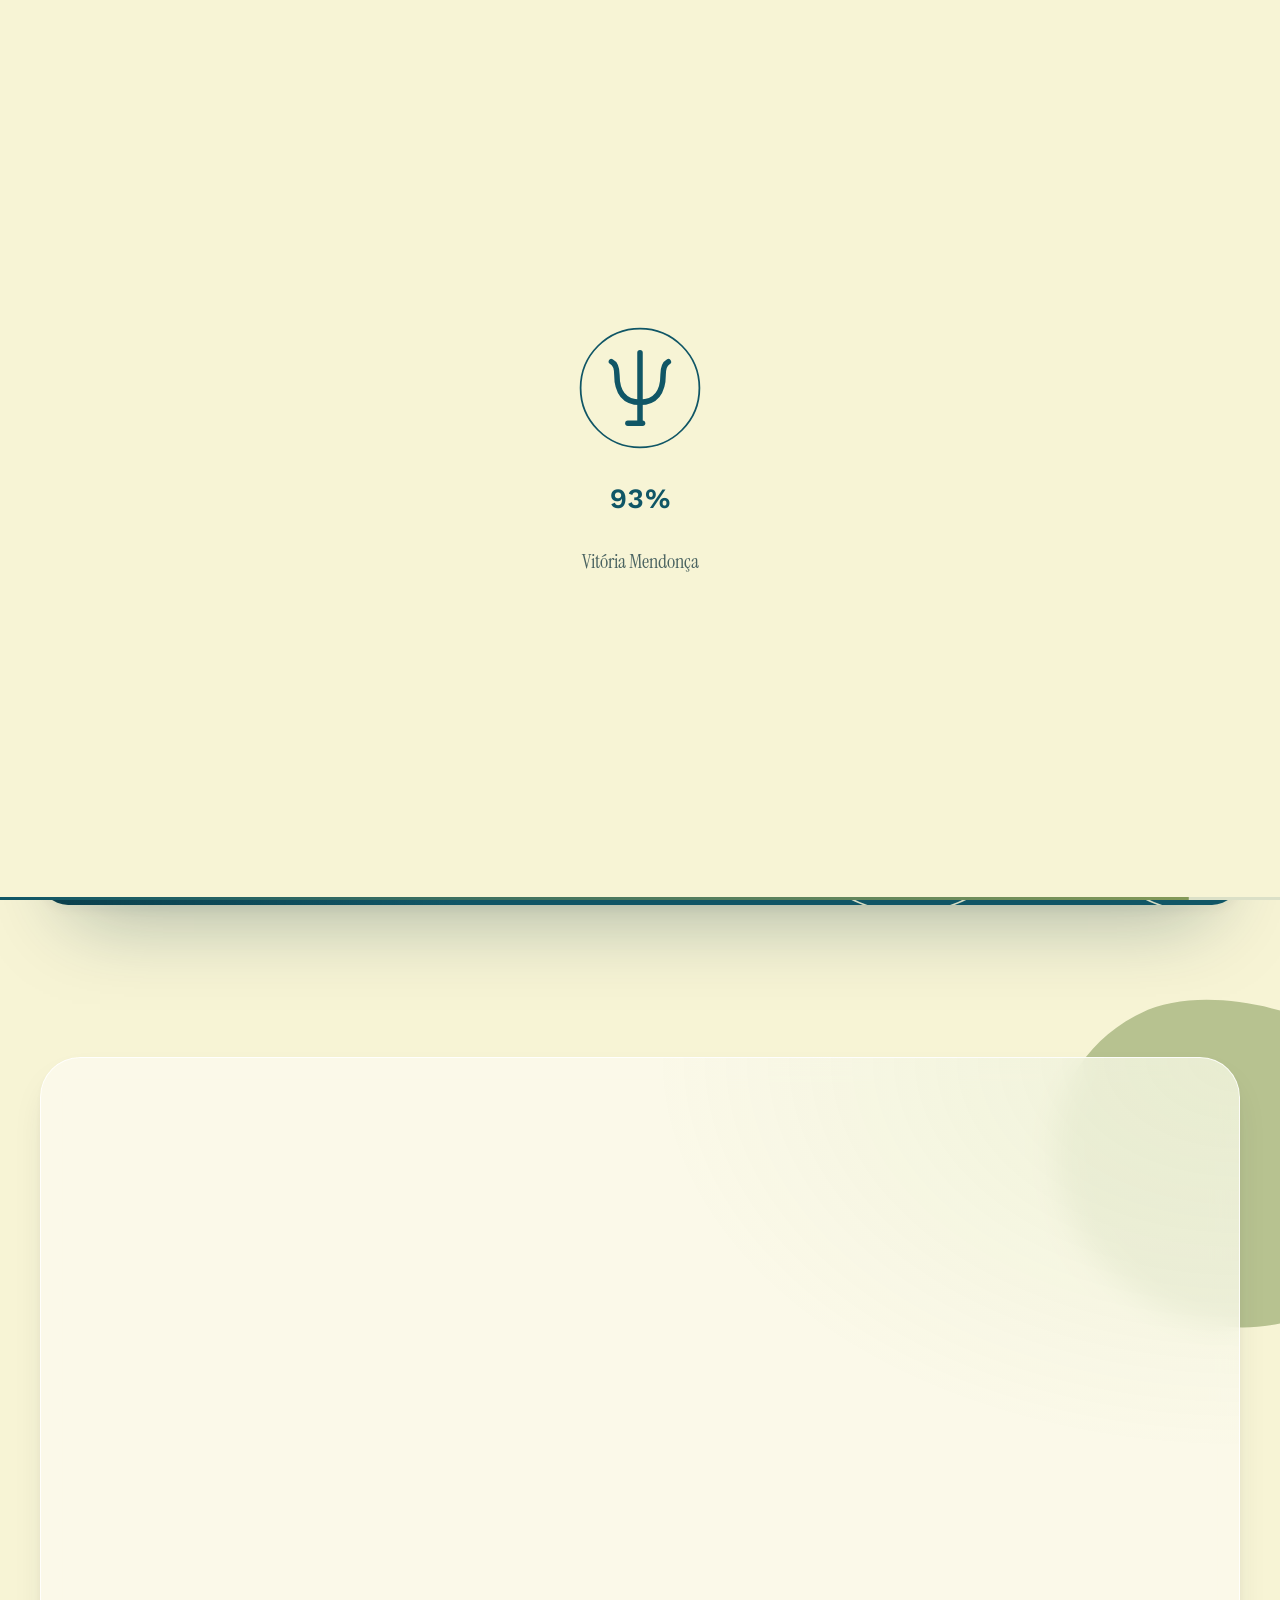
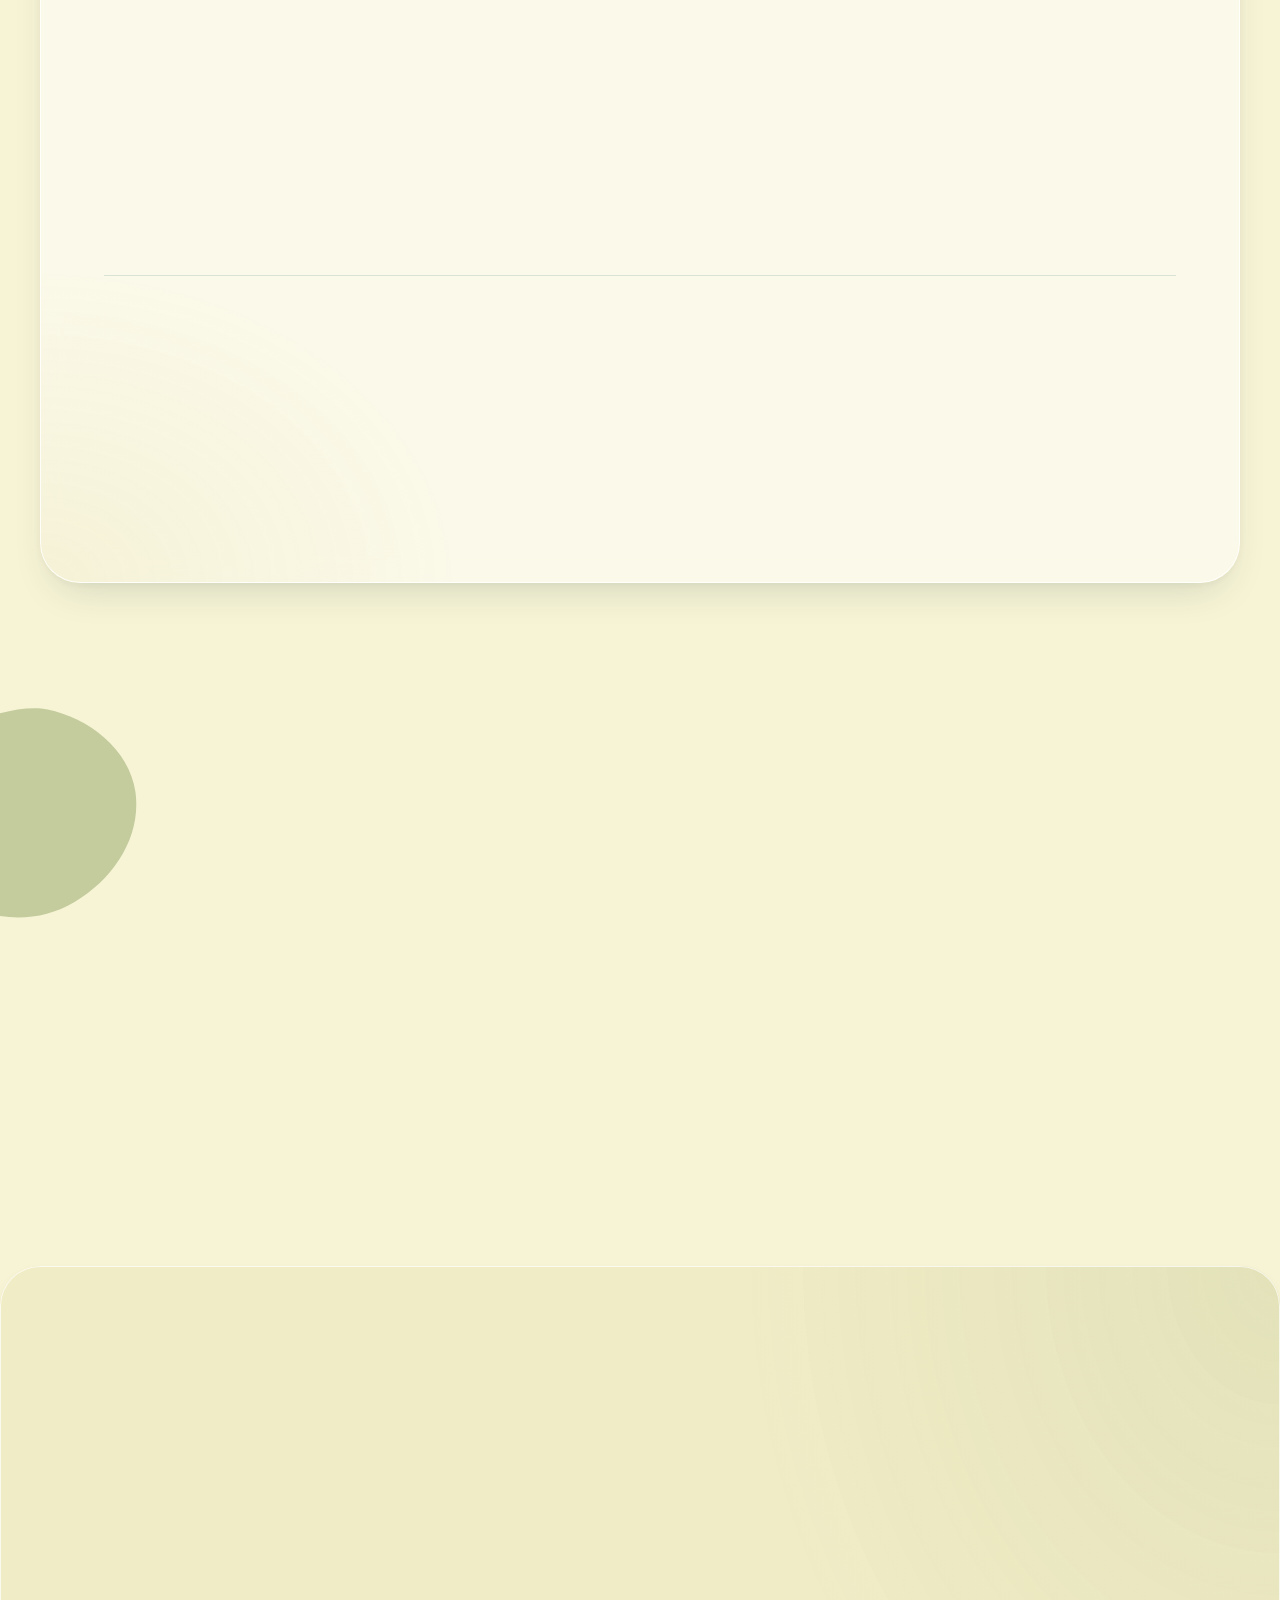
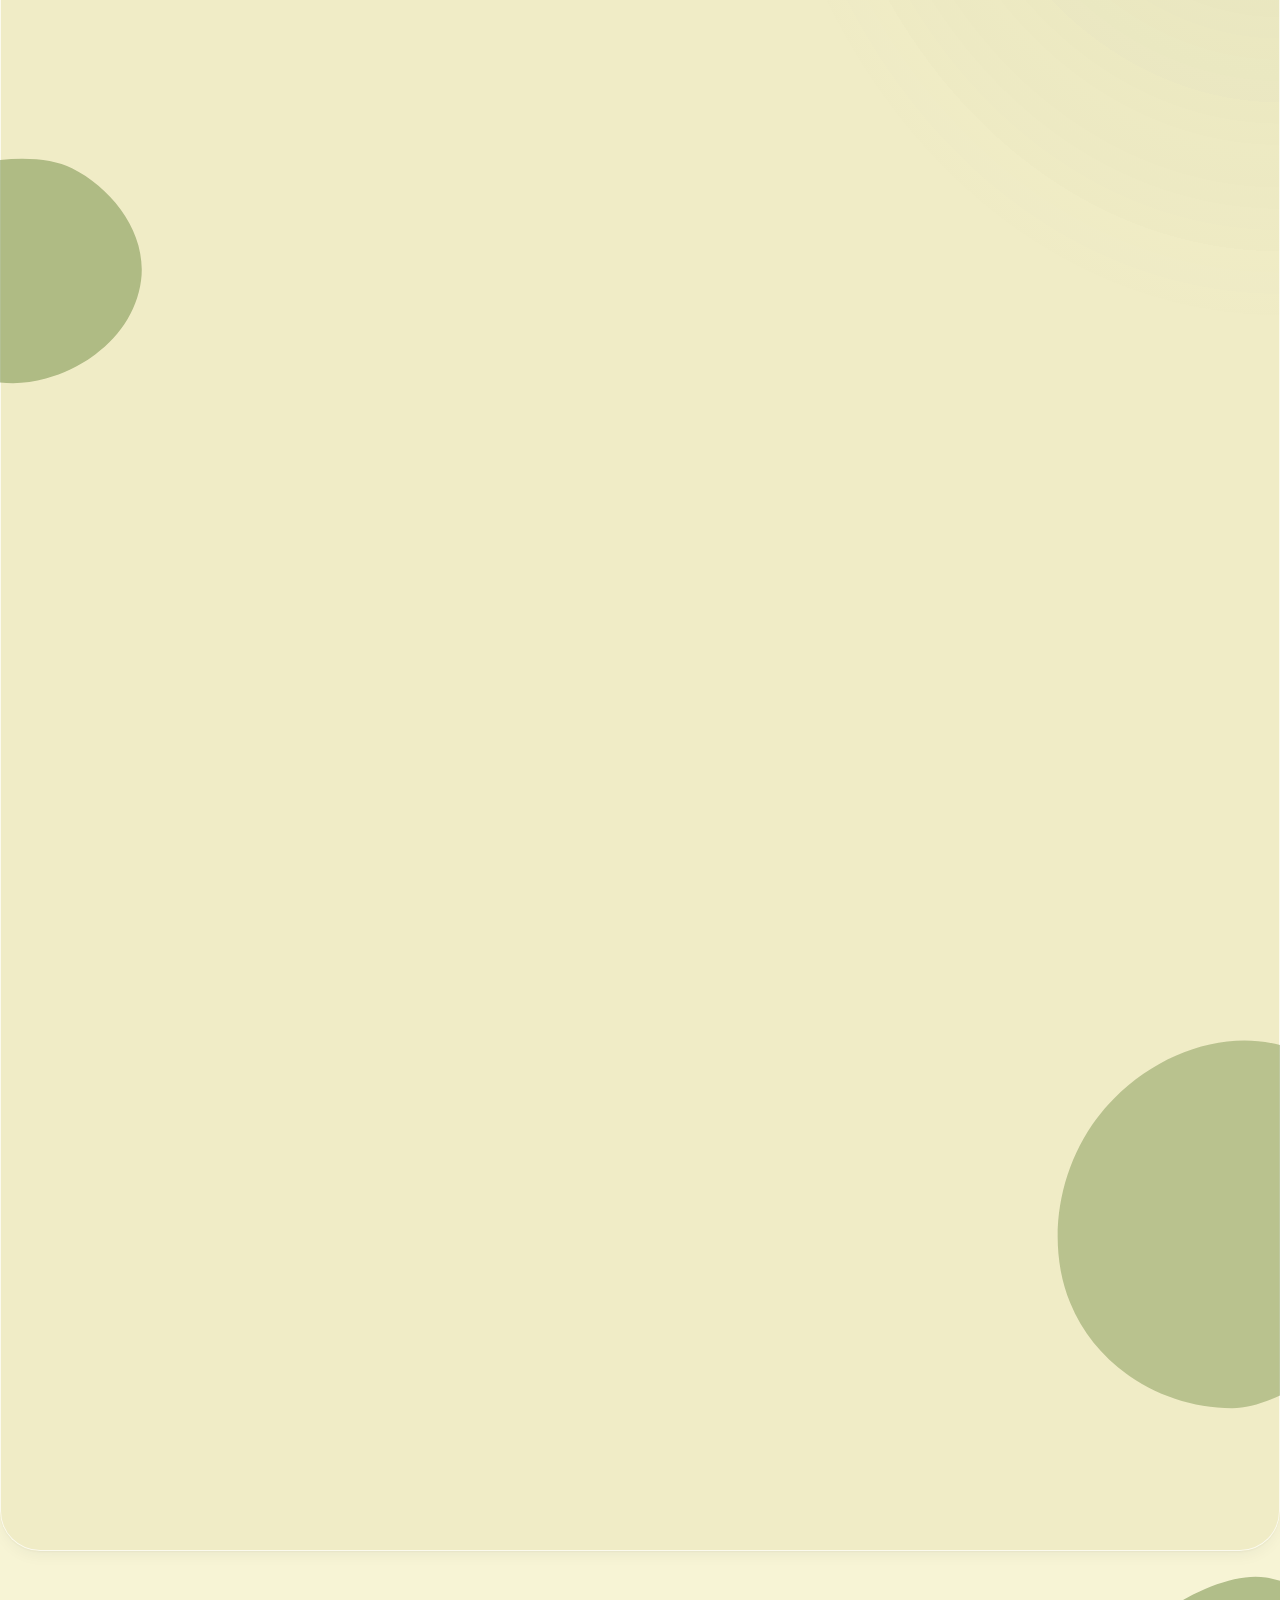
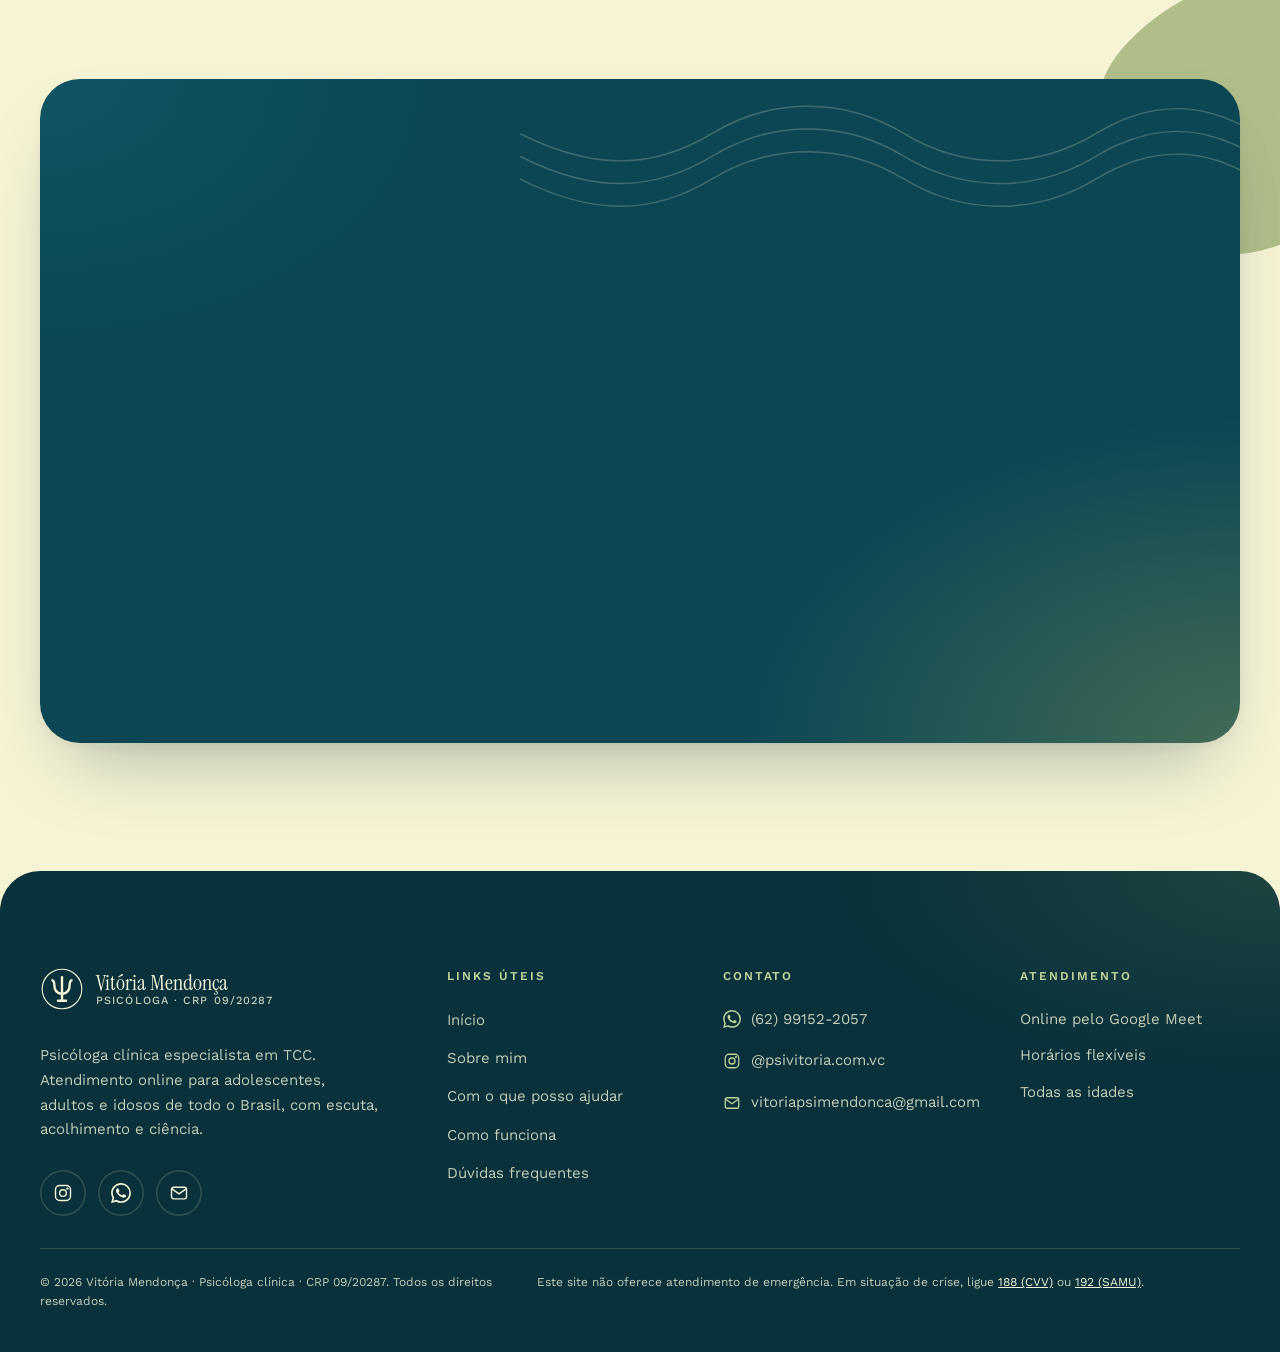
==== commit e0c31ec7: "versão final" ====
--- a/index.html
+++ b/index.html
@@ -301,12 +301,11 @@
             </p>
 
             <h1 class="hero__title" id="hero-title" data-reveal style="--delay:80ms">
-              Você não precisa lidar com tudo <em>sozinho.</em>
+              Você não precisa dar conta de tudo <em>tudo.</em>
             </h1>
 
             <p class="hero__text" data-reveal style="--delay:160ms">
-              Psicóloga clínica especialista em Terapia Cognitivo-Comportamental (TCC). Atendo crianças, adolescentes,
-              adultos e idosos online, com escuta, acolhimento e ciência — de onde você estiver.
+              Sou psicóloga clínica, especialista em Terapia Cognitivo-Comportamental (TCC), e realizo atendimentos online para adolescentes, adultos e idosos em todo o Brasil. Minha prática une acolhimento, conhecimento científico e estratégias terapêuticas que respeitam a individualidade e as necessidades de cada pessoa.
             </p>
 
             <div class="hero__actions" data-reveal style="--delay:240ms">
@@ -457,7 +456,7 @@
           <div class="steps__intro">
             <p class="eyebrow" data-reveal><span class="eyebrow__dot" aria-hidden="true"></span>Como funciona a terapia</p>
             <h2 class="section-title" id="como-title" data-reveal style="--delay:80ms">Do primeiro contato à <em>primeira sessão</em></h2>
-            <p class="steps__text" data-reveal style="--delay:160ms">Um processo simples, acolhedor e sem complicação — pensado para você se sentir à vontade desde a primeira mensagem.</p>
+            <p class="steps__text" data-reveal style="--delay:160ms">Um processo simples, acolhedor e sem complicação, pensado para você se sentir à vontade desde a primeira mensagem.</p>
             <a class="btn btn--primary" data-reveal style="--delay:220ms"
                href="https://api.whatsapp.com/send/?phone=5562991522057&text=Ol%C3%A1%2C+Vit%C3%B3ria%21+Gostaria+de+agendar+minha+primeira+sess%C3%A3o.&type=phone_number&app_absent=0"
                target="_blank" rel="noopener" data-cta="steps"
@@ -514,11 +513,11 @@
           <div class="faq__intro">
             <p class="eyebrow" data-reveal><span class="eyebrow__dot" aria-hidden="true"></span>Dúvidas frequentes</p>
             <h2 class="section-title section-title--sm" data-reveal style="--delay:80ms">Ainda com <em>alguma dúvida?</em></h2>
-            <p class="faq__text" data-reveal style="--delay:160ms">Se a sua pergunta não estiver aqui, me chame no WhatsApp. Vou responder com carinho.</p>
+            <p class="faq__text" data-reveal style="--delay:160ms">Se você está considerando iniciar a psicoterapia, estou à disposição para esclarecer suas dúvidas e apresentar como funciona o acompanhamento.</p>
             <a class="link-arrow link-arrow--light" data-reveal style="--delay:220ms"
                href="https://api.whatsapp.com/send/?phone=5562991522057&text=Ol%C3%A1%2C+Vit%C3%B3ria%21+Gostaria+de+agendar+minha+primeira+sess%C3%A3o.&type=phone_number&app_absent=0"
                target="_blank" rel="noopener" data-cta="faq">
-              Ainda com alguma dúvida? Vamos conversar <svg aria-hidden="true"><use href="#i-arrow"/></svg>
+              Vamos conversar <svg aria-hidden="true"><use href="#i-arrow"/></svg>
             </a>
           </div>
 
@@ -582,7 +581,7 @@
             </a>
             <a class="cta__insta" href="https://www.instagram.com/psivitoria.com.vc/" target="_blank" rel="noopener" data-cta="cta-instagram">
               <svg aria-hidden="true"><use href="#i-instagram"/></svg>
-              Ou acompanhe meu conteúdo no Instagram
+              Acompanhe nosso perfil no Instagram
             </a>
           </div>
         </div>
@@ -602,7 +601,7 @@
               <span class="brand__meta">Psicóloga · CRP 09/20287</span>
             </span>
           </a>
-          <p class="footer__desc">Psicóloga clínica especialista em TCC. Atendimento online para adolescentes, adultos e idosos de Goiânia e região — com escuta, acolhimento e ciência.</p>
+          <p class="footer__desc">Psicóloga clínica especialista em TCC. Atendimento online para adolescentes, adultos e idosos de todo o Brasil, com escuta, acolhimento e ciência.</p>
           <ul class="social" aria-label="Redes sociais">
             <li><a href="https://www.instagram.com/psivitoria.com.vc/" target="_blank" rel="noopener" data-cta="footer-instagram" aria-label="Instagram @psivitoria.com.vc (abre em nova aba)"><svg aria-hidden="true"><use href="#i-instagram"/></svg></a></li>
             <li><a href="https://api.whatsapp.com/send/?phone=5562991522057&text=Ol%C3%A1%2C+Vit%C3%B3ria%21+Gostaria+de+agendar+minha+primeira+sess%C3%A3o.&type=phone_number&app_absent=0" target="_blank" rel="noopener" data-cta="footer-social" aria-label="WhatsApp (abre em nova aba)"><svg aria-hidden="true"><use href="#i-whatsapp"/></svg></a></li>
@@ -633,7 +632,7 @@
         <div class="footer__col">
           <h2 class="footer__title">Atendimento</h2>
           <ul class="footer__info">
-            <li>Online, pelo Google Meet</li>
+            <li>Online pelo Google Meet</li>
             <li>Horários flexíveis</li>
             <li>Todas as idades</li>
           </ul>
--- a/css/style.css
+++ b/css/style.css
@@ -1212,6 +1212,11 @@
   .help__aside { padding: 40px; }
 }
 
+/* Celular: botão "Agendar uma sessão" centralizado no card */
+@media (max-width: 767px) {
+  .about__content > .btn { display: flex; width: fit-content; margin-inline: auto; }
+}
+
 /* Tablet: foto ao lado do título (antes sobrava meia largura vazia ao lado
    dela); o texto corrido segue em largura total logo abaixo. As linhas 1fr
    das pontas centralizam o título na altura da foto. */
@@ -1238,12 +1243,51 @@
 }
 
 @media (min-width: 1200px) {
+  /* Grade única com bordas alinhadas: a foto vai do "Sobre mim" até o fim
+     do texto; abaixo de um fio divisor, a citação fecha a coluna da foto e
+     a lista + botão fecham a do texto. display: contents põe os filhos do
+     .about__content direto na grade (o ::before dele vira o divisor). */
   .about {
-    grid-template-columns: 5fr 7fr;
-    gap: 96px;
-    align-items: center;
-  }
-  .about__media { width: 100%; max-width: 480px; }
+    grid-template-columns: minmax(0, 5fr) minmax(0, 7fr);
+    gap: 0 80px;
+    padding: 64px;
+  }
+  .about__content { display: contents; }
+  .about__content > * { grid-column: 2; }
+  .about__content > .eyebrow { justify-self: start; }
+
+  .about__media {
+    grid-column: 1;
+    grid-row: 1 / 5;
+    width: 100%;
+    min-height: 480px;
+  }
+  .about__photo {
+    height: 100%;
+    aspect-ratio: auto;
+    object-position: center 20%;
+  }
+
+  .about__text { max-width: none; }
+
+  .about__content::before {
+    content: "";
+    grid-column: 1 / -1;
+    grid-row: 5;
+    height: 1px;
+    margin: 56px 0;
+    background: var(--line);
+  }
+
+  .about__quote {
+    grid-column: 1;
+    grid-row: 6 / 8;
+    align-self: center;
+    margin: 0;
+  }
+  .checklist { grid-row: 6; margin-bottom: 32px; }
+  .about__content > .btn { grid-row: 7; justify-self: start; }
+
   .help {
     grid-template-columns: 1.4fr 1fr;
     gap: 56px;
@@ -1693,6 +1737,17 @@
   .btn--xl { width: auto; }
 }
 
+/* Celular: só o botão "Chamar no WhatsApp" centralizado no card. Mais
+   compacto, porque no tamanho xl ele era mais largo que o card e vazava. */
+@media (max-width: 767px) {
+  .cta__body .btn--xl {
+    justify-self: center;
+    width: auto;
+    padding: 0 22px;
+    font-size: 1rem;
+  }
+}
+
 /* Tablet: conteúdo centralizado, para não deixar a metade direita vazia */
 @media (min-width: 768px) and (max-width: 1199px) {
   .cta__panel { justify-items: center; text-align: center; }
--- a/css/style.css
+++ b/css/style.css
@@ -1212,6 +1212,11 @@
   .help__aside { padding: 40px; }
 }
 
+/* Celular: botão "Agendar uma sessão" centralizado no card */
+@media (max-width: 767px) {
+  .about__content > .btn { display: flex; width: fit-content; margin-inline: auto; }
+}
+
 /* Tablet: foto ao lado do título (antes sobrava meia largura vazia ao lado
    dela); o texto corrido segue em largura total logo abaixo. As linhas 1fr
    das pontas centralizam o título na altura da foto. */
@@ -1238,12 +1243,51 @@
 }
 
 @media (min-width: 1200px) {
+  /* Grade única com bordas alinhadas: a foto vai do "Sobre mim" até o fim
+     do texto; abaixo de um fio divisor, a citação fecha a coluna da foto e
+     a lista + botão fecham a do texto. display: contents põe os filhos do
+     .about__content direto na grade (o ::before dele vira o divisor). */
   .about {
-    grid-template-columns: 5fr 7fr;
-    gap: 96px;
-    align-items: center;
-  }
-  .about__media { width: 100%; max-width: 480px; }
+    grid-template-columns: minmax(0, 5fr) minmax(0, 7fr);
+    gap: 0 80px;
+    padding: 64px;
+  }
+  .about__content { display: contents; }
+  .about__content > * { grid-column: 2; }
+  .about__content > .eyebrow { justify-self: start; }
+
+  .about__media {
+    grid-column: 1;
+    grid-row: 1 / 5;
+    width: 100%;
+    min-height: 480px;
+  }
+  .about__photo {
+    height: 100%;
+    aspect-ratio: auto;
+    object-position: center 20%;
+  }
+
+  .about__text { max-width: none; }
+
+  .about__content::before {
+    content: "";
+    grid-column: 1 / -1;
+    grid-row: 5;
+    height: 1px;
+    margin: 56px 0;
+    background: var(--line);
+  }
+
+  .about__quote {
+    grid-column: 1;
+    grid-row: 6 / 8;
+    align-self: center;
+    margin: 0;
+  }
+  .checklist { grid-row: 6; margin-bottom: 32px; }
+  .about__content > .btn { grid-row: 7; justify-self: start; }
+
   .help {
     grid-template-columns: 1.4fr 1fr;
     gap: 56px;
@@ -1693,6 +1737,17 @@
   .btn--xl { width: auto; }
 }
 
+/* Celular: só o botão "Chamar no WhatsApp" centralizado no card. Mais
+   compacto, porque no tamanho xl ele era mais largo que o card e vazava. */
+@media (max-width: 767px) {
+  .cta__body .btn--xl {
+    justify-self: center;
+    width: auto;
+    padding: 0 22px;
+    font-size: 1rem;
+  }
+}
+
 /* Tablet: conteúdo centralizado, para não deixar a metade direita vazia */
 @media (min-width: 768px) and (max-width: 1199px) {
   .cta__panel { justify-items: center; text-align: center; }
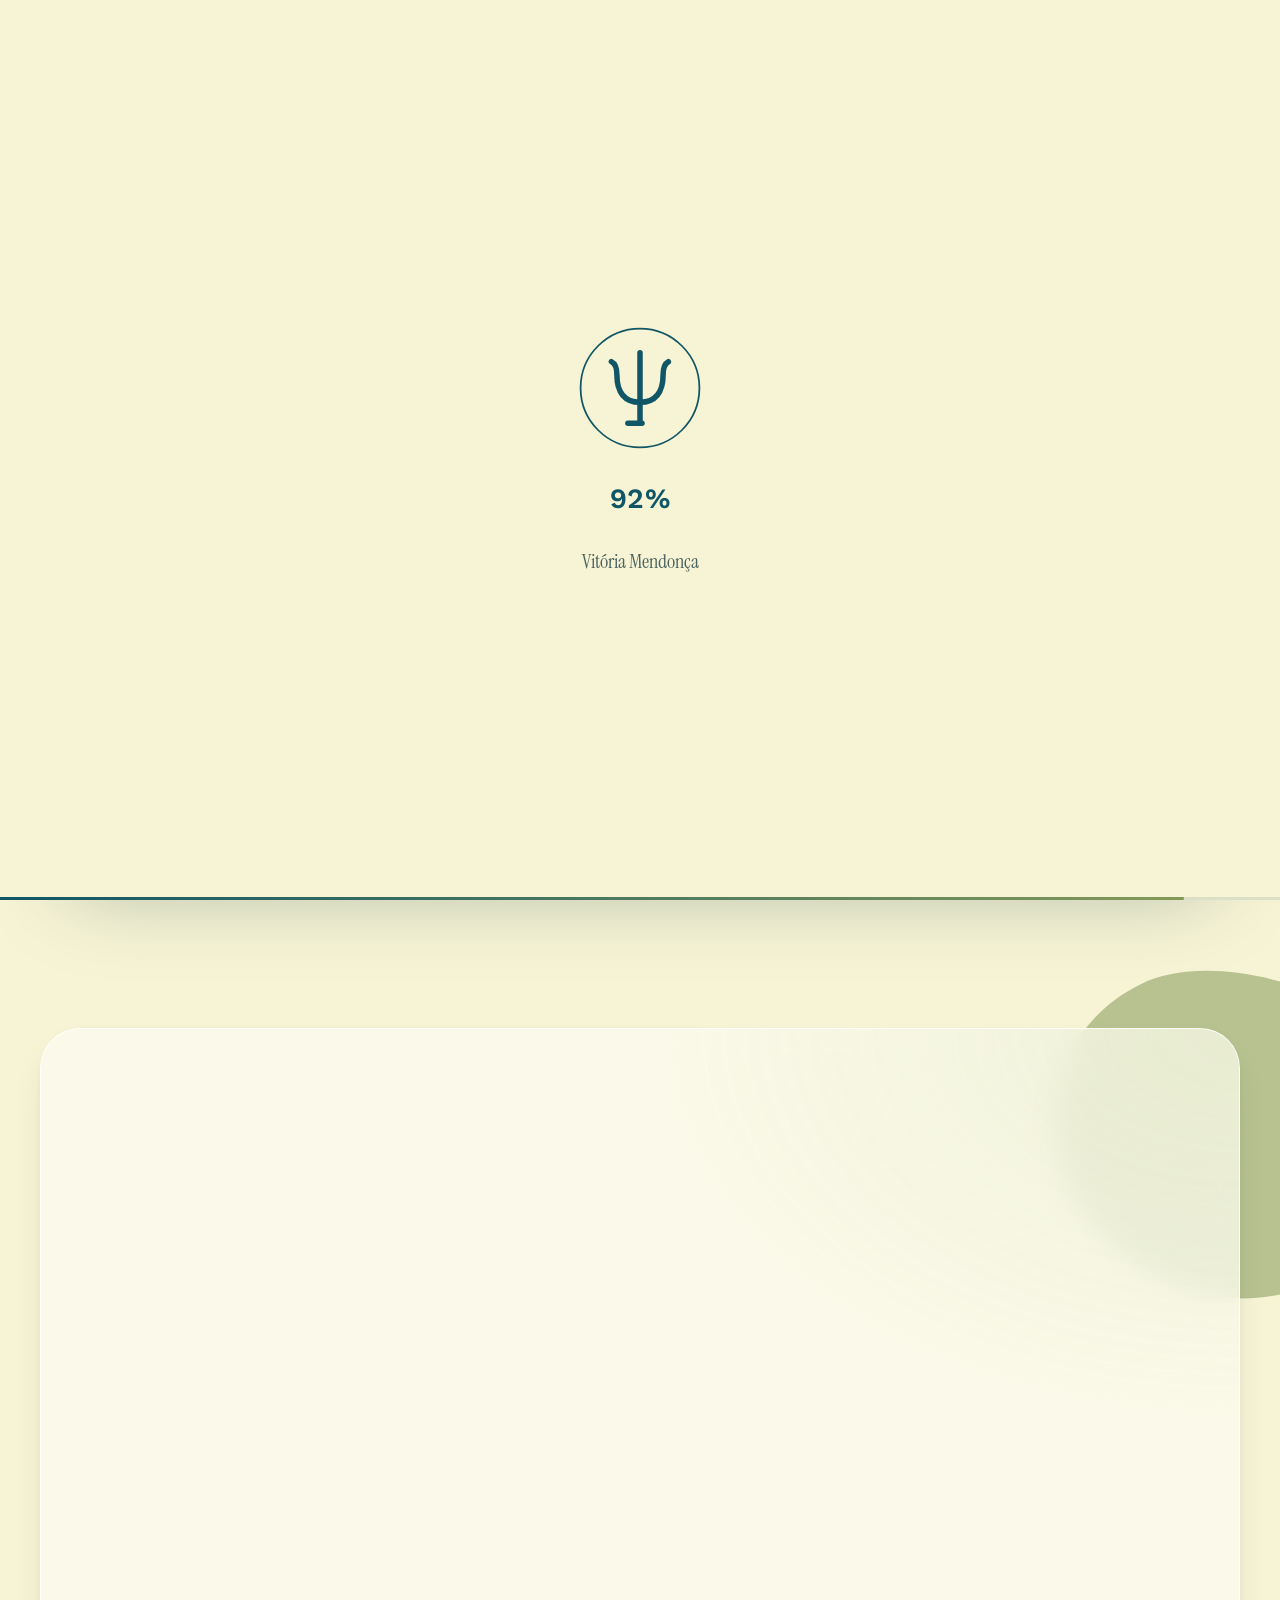
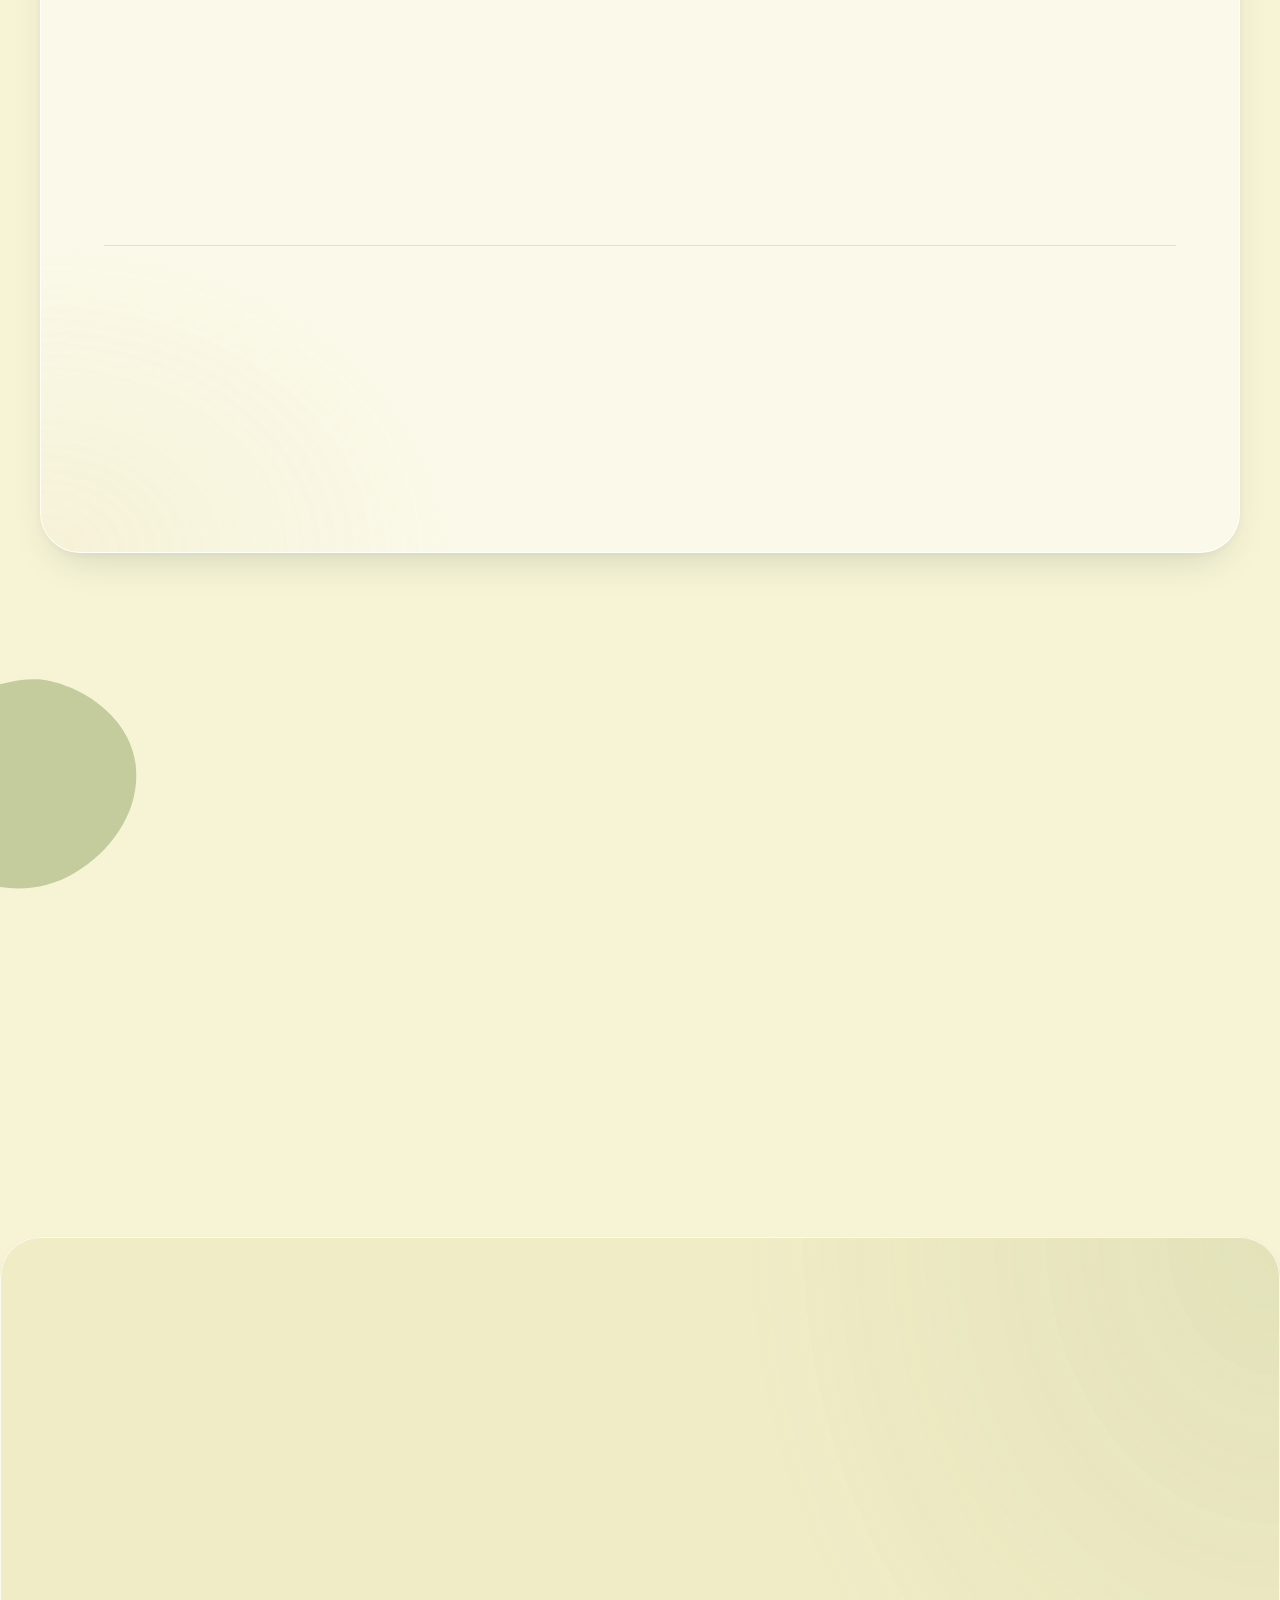
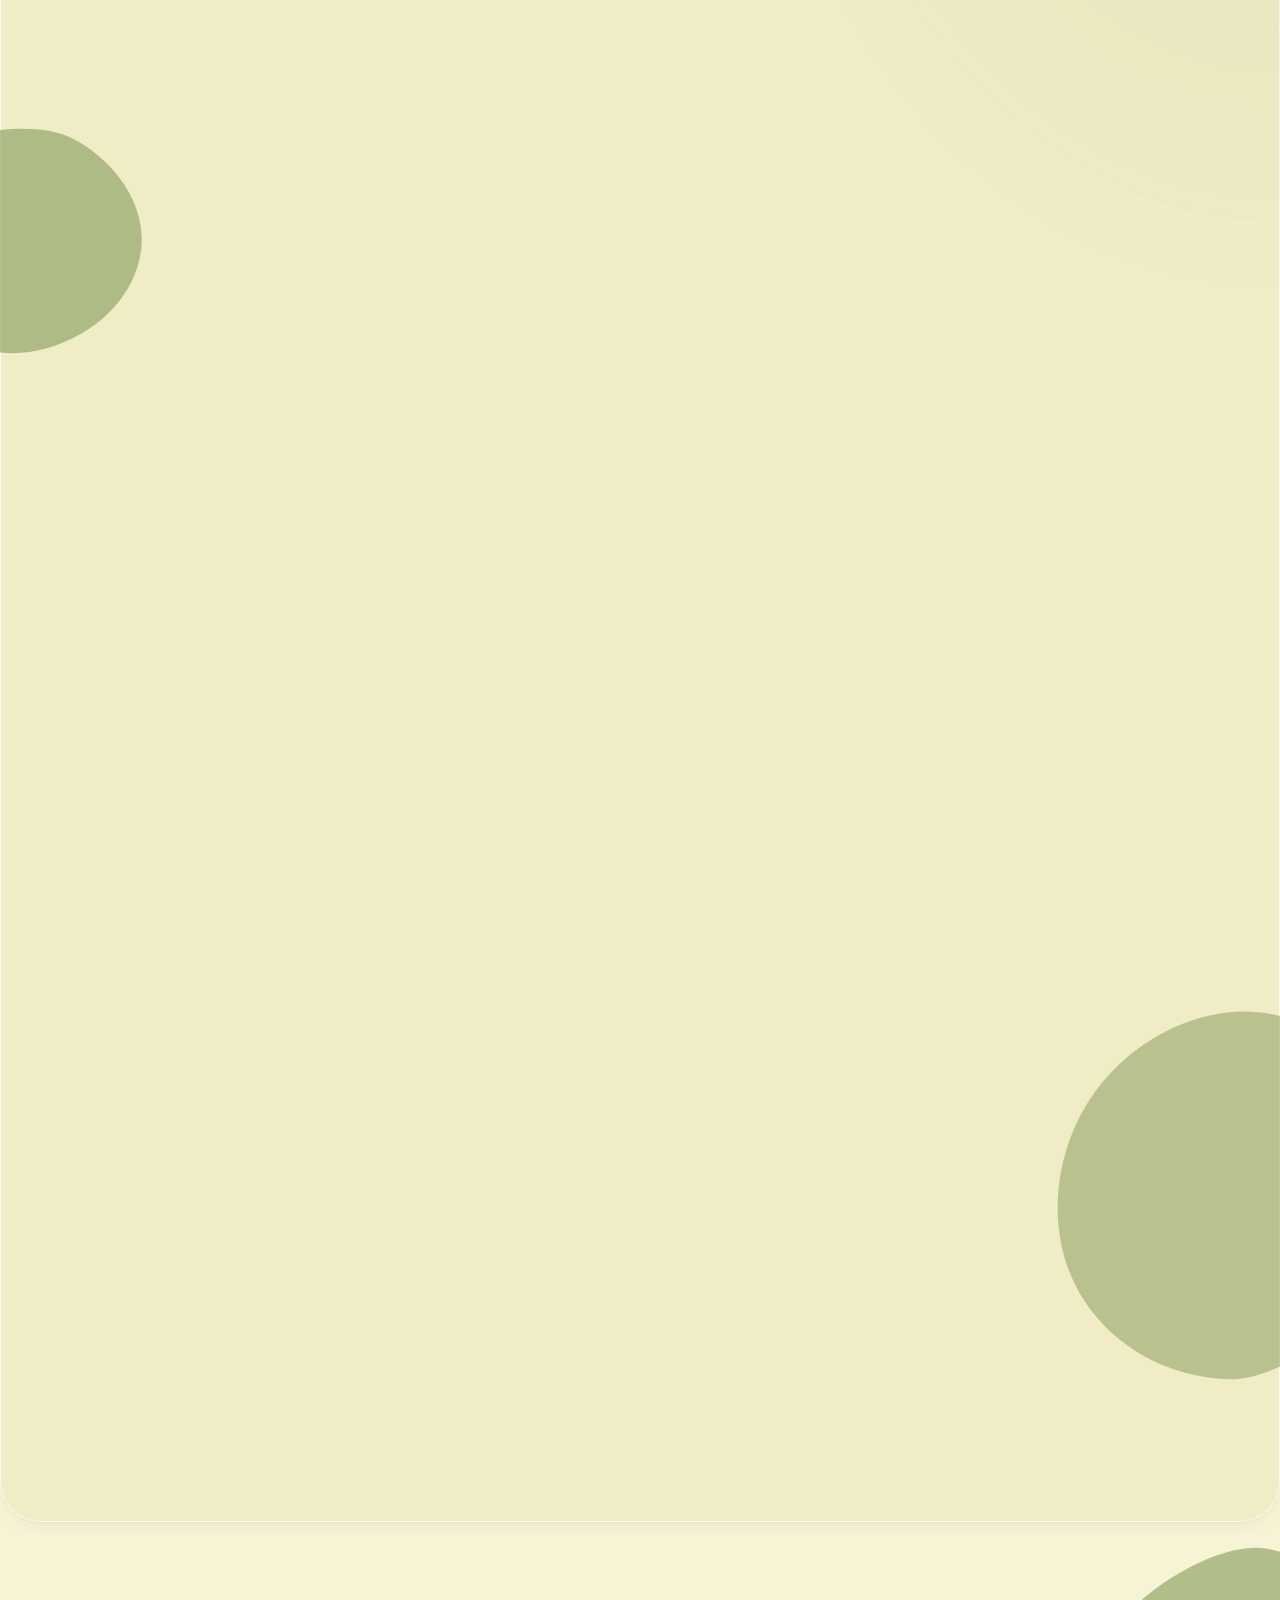
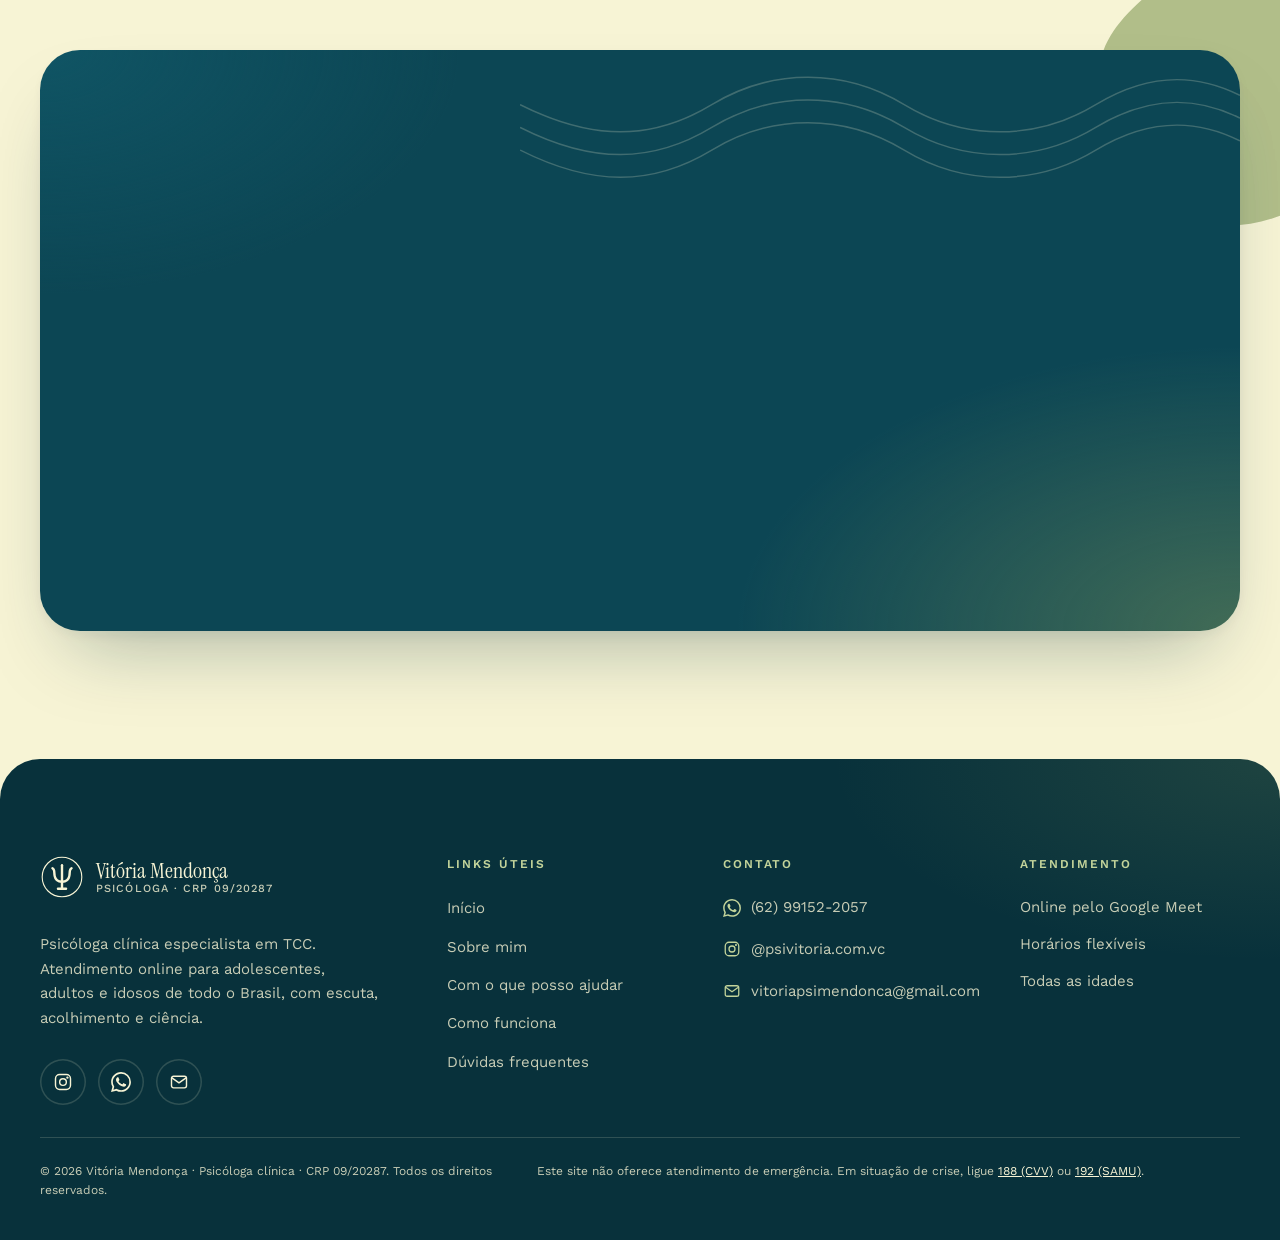
==== commit 920af5c8: "VersaoFinalVitoria4" ====
--- a/index.html
+++ b/index.html
@@ -301,7 +301,7 @@
             </p>
 
             <h1 class="hero__title" id="hero-title" data-reveal style="--delay:80ms">
-              Você não precisa dar conta de tudo <em>tudo.</em>
+              Você não precisa dar conta de tudo <em>sozinha.</em>
             </h1>
 
             <p class="hero__text" data-reveal style="--delay:160ms">
@@ -328,7 +328,7 @@
 
             <ul class="hero__trust" data-reveal style="--delay:320ms">
               <li><svg aria-hidden="true"><use href="#i-video"/></svg><span><strong>100% online</strong> pelo Google Meet</span></li>
-              <li><svg aria-hidden="true"><use href="#i-users"/></svg><span><strong>Adolescentes,</strong> adultos e idosos</span></li>
+              <li><svg aria-hidden="true"><use href="#i-users"/></svg><span><strong>Adolescentes, adultos e idosos</strong></span></li>
               <li><svg aria-hidden="true"><use href="#i-sprout"/></svg><span><strong>TCC</strong> baseada em evidências</span></li>
             </ul>
           </div>
@@ -398,7 +398,7 @@
             </div>
 
             <blockquote class="about__quote" data-reveal>
-              <p>“Acredito em uma terapia que acolhe, mas que também oferece caminhos para a mudança.”</p>
+              <p>Acredito em uma terapia que acolhe, mas que também oferece caminhos para a mudança.</p>
             </blockquote>
 
             <ul class="checklist" data-reveal>
@@ -527,7 +527,7 @@
               <div class="faq__answer"><p>As sessões acontecem por videochamada no Google Meet. Você recebe o link no kit de boas-vindas e não precisa instalar nada: basta um celular ou computador com internet e um lugar reservado, onde você se sinta à vontade.</p></div>
             </details>
             <details class="faq__item" name="faq">
-              <summary>Você atende Presencialmente?<span class="faq__icon" aria-hidden="true"><svg><use href="#i-plus"/></svg></span></summary>
+              <summary>Você atende presencialmente?<span class="faq__icon" aria-hidden="true"><svg><use href="#i-plus"/></svg></span></summary>
               <div class="faq__answer"><p>Caso você seja de Goiânia (GO) e deseje realizar o atendimento de forma presencial, sim.</p></div>
             </details>
             <details class="faq__item" name="faq">
@@ -565,23 +565,23 @@
           <div class="cta__head">
             <p class="eyebrow eyebrow--dark" data-reveal><span class="eyebrow__dot" aria-hidden="true"></span>O primeiro passo é seu</p>
             <h2 class="cta__title" id="cta-title" data-reveal style="--delay:80ms">
-              Você não precisa esperar que tudo fique difícil para começar a <em>cuidar de si.</em>
+              Cuidar de si é também abrir espaço para novas<em> possibilidades.</em>
             </h2>
           </div>
 
           <div class="cta__body" data-reveal style="--delay:180ms">
-            <p class="cta__text">Me chame no WhatsApp, tire suas dúvidas sem compromisso e vamos combinar o melhor dia e horário para a sua primeira sessão.</p>
+            <p class="cta__text">Estou à disposição para conversar, esclarecer suas dúvidas e encontrar um horário para nossa primeira sessão.</p>
             <a class="btn btn--primary btn--xl"
                href="https://api.whatsapp.com/send/?phone=5562991522057&text=Ol%C3%A1%2C+Vit%C3%B3ria%21+Gostaria+de+agendar+minha+primeira+sess%C3%A3o.&type=phone_number&app_absent=0"
                target="_blank" rel="noopener" data-cta="cta-final"
                aria-label="Chamar no WhatsApp para agendar a primeira sessão (abre em nova aba)">
               <svg class="btn__icon" aria-hidden="true"><use href="#i-whatsapp"/></svg>
-              Chamar no WhatsApp
+              Quero começar
               <svg class="btn__arrow" aria-hidden="true"><use href="#i-arrow"/></svg>
             </a>
             <a class="cta__insta" href="https://www.instagram.com/psivitoria.com.vc/" target="_blank" rel="noopener" data-cta="cta-instagram">
               <svg aria-hidden="true"><use href="#i-instagram"/></svg>
-              Acompanhe nosso perfil no Instagram
+              Acompanhe meu perfil no Instagram
             </a>
           </div>
         </div>
--- a/css/style.css
+++ b/css/style.css
@@ -734,7 +734,7 @@
 }
 
 .hero__title {
-  max-width: 9em;
+  max-width: 7.5em; /* largura de "conta de tudo sozinha." (~7,41em): a justificação só ajusta o fino */
   margin-bottom: clamp(12px, 2.4vh, 24px);
   font-family: var(--font-serif);
   font-weight: 400;
@@ -742,6 +742,9 @@
   font-size: clamp(2rem, min(9vw, 6vh), 2.75rem);
   line-height: .98;
   letter-spacing: -.02em;
+  /* As duas linhas justificadas: o título fecha um bloco com as bordas retas */
+  text-align: justify;
+  text-align-last: justify;
   text-wrap: balance;
 }
 .hero__title em {
@@ -894,34 +897,99 @@
   pointer-events: none;
 }
 
-/* Só celular: os botões viram uma coluna de ícones ao lado da foto, que ganha
-   a altura da antiga linha de botões. O display: contents põe os filhos do
-   .hero__content direto na grade do card. Sem o selo, que disputava o espaço. */
+/* Só celular: tudo em uma coluna — "Atendimento para todo o Brasil", título,
+   foto em largura total (com o selo no canto), texto e botões. O display:
+   contents põe os filhos do .hero__content direto na grade do card, para a
+   foto entrar entre o título e o texto. O card tem a altura da tela e a foto
+   fica com a linha 1fr: encolhe ou cresce para o card caber inteiro. */
 @media (max-width: 767px) {
   .hero__card {
     display: grid;
-    grid-template-columns: auto minmax(0, 1fr);
-    grid-template-rows: auto auto auto 1fr;
-    column-gap: 14px;
+    grid-template-columns: minmax(0, 1fr);
+    grid-template-rows: auto auto minmax(140px, 1fr) auto auto;
+    padding: clamp(16px, 2.6vh, 24px) 20px clamp(18px, 3vh, 28px);
   }
   .hero__content { display: contents; }
-  .hero__content > * { grid-column: 1 / -1; }
+  .hero__content > .eyebrow { grid-row: 1; justify-self: start; margin-bottom: clamp(10px, 1.6vh, 16px); }
+
+  /* (100vw - 72px) é a largura útil do card: o título fecha em 2 linhas,
+     de borda a borda */
+  .hero__title {
+    grid-row: 2;
+    margin-bottom: clamp(12px, 2vh, 20px);
+    font-size: clamp(2rem, (100vw - 72px) / 7.55, 3rem);
+  }
+
+  /* Moldura com os cantos do card. Na foto 4:5 a cabeça vai de ~4% a ~36%
+     da altura: o recorte parte do topo e a moldura não passa de 9:5 (em
+     telas baixas ela estreita e fica centralizada), para a cabeça caber. */
+  .hero__media {
+    grid-row: 3;
+    min-height: 0;
+    margin: 0;
+  }
+  .hero__frame {
+    top: 0;
+    right: auto;
+    left: 50%;
+    translate: -50% 0;
+    width: auto;
+    height: 100%;
+    max-width: 100%;
+    aspect-ratio: 9 / 5;
+    overflow: hidden;
+    border-radius: var(--radius-md);
+    container-type: inline-size; /* cqw = 1% da largura da moldura */
+  }
+  /* 8% maior e presa à esquerda: a Vitória desliza um pouco para a direita
+     sem abrir faixa vazia. A foto sempre preenche a largura, então um ponto
+     dela fica em (x × 108cqw, y × 135cqw) — 135 = 108 × 5/4. */
+  .hero__photo {
+    width: 108%;
+    max-width: none;
+    object-position: left top;
+    border-radius: 0;
+  }
+  /* Selo logo acima da mão fechada (x ≈ 18–34%, topo em y ≈ 32% da foto),
+     como se ela apontasse para ele */
+  .hero__seal {
+    top: 12cqw;
+    left: 10cqw;
+    width: 24cqw;
+    height: 24cqw;
+  }
+
+  .hero__text {
+    grid-row: 4;
+    max-width: none;
+    margin-top: clamp(14px, 2.2vh, 22px);
+    font-size: .875rem;
+    line-height: 1.55;
+  }
 
   .hero__actions {
-    position: relative;
-    z-index: 4; /* acima das ondas */
-    grid-column: 1;
-    grid-row: 4;
-    flex-direction: column;
-    align-self: center;
-    margin: clamp(16px, 3vh, 24px) 0 0;
-  }
-  .hero__actions .btn { width: 58px; padding: 0; justify-content: center; }
-  .hero__cta-label,
-  .hero__actions .btn__arrow { display: none; }
-
-  .hero__media { grid-column: 2; grid-row: 4; }
-  .hero__seal { display: none; }
+    grid-row: 5;
+    flex-wrap: nowrap;
+    margin-top: clamp(14px, 2.4vh, 24px);
+  }
+  .hero__actions .btn { min-height: 52px; }
+  .hero__actions .btn--primary { flex: 1 1 auto; }
+  .hero__insta { width: 52px; }
+
+  .hero__waves { display: none; }
+}
+/* Celulares baixos (ou com a barra do navegador aberta): texto e foto mais
+   compactos para o card continuar inteiro na tela */
+@media (max-width: 767px) and (max-height: 700px) {
+  .hero__card { grid-template-rows: auto auto minmax(100px, 1fr) auto auto; }
+  .hero__text { font-size: .8125rem; line-height: 1.5; }
+  .hero__actions .btn { min-height: 48px; }
+  .hero__insta { width: 48px; }
+}
+/* iPhone SE e afins: o selo da foto já diz "terapia online" */
+@media (max-width: 767px) and (max-height: 600px) {
+  .hero__content > .eyebrow { display: none; }
+  .hero__card { grid-template-rows: auto auto minmax(90px, 1fr) auto auto; }
 }
 
 @media (min-width: 768px) {
@@ -998,6 +1066,12 @@
   .hero__seal { width: 128px; height: 128px; top: 8%; }
   .hero__waves { width: 46%; height: 170px; }
   .hero__blob { left: -160px; width: 460px; }
+}
+
+/* Desktop: título mais contido, para não ocupar metade da altura do card */
+@media (min-width: 1200px) {
+  .hero__title { font-size: clamp(2.75rem, min(1.5rem + 2.8vw, 8vh), 4.25rem); }
+  .hero__waves { display: none; }
 }
 
 /* Tablet deitado: coluna de texto estreita, Instagram só com ícone */
@@ -1233,6 +1307,15 @@
   .about__content > .section-title { grid-column: 2; grid-row: 3; }
   .about__lead { grid-column: 2; grid-row: 4; margin-bottom: 0; }
   .about__text { max-width: none; margin-top: 48px; }
+}
+/* Celular e tablet: citação na largura do card, justificada como o texto */
+@media (max-width: 1199px) {
+  .about__quote {
+    max-width: none;
+    text-align: justify;
+    -webkit-hyphens: auto;
+    hyphens: auto;
+  }
 }
 /* Tablets largos (iPad Pro, iPad deitado): texto em duas colunas, para a
    linha não ficar longa demais nem deixar meia largura vazia */
--- a/css/style.css
+++ b/css/style.css
@@ -734,7 +734,7 @@
 }
 
 .hero__title {
-  max-width: 9em;
+  max-width: 7.5em; /* largura de "conta de tudo sozinha." (~7,41em): a justificação só ajusta o fino */
   margin-bottom: clamp(12px, 2.4vh, 24px);
   font-family: var(--font-serif);
   font-weight: 400;
@@ -742,6 +742,9 @@
   font-size: clamp(2rem, min(9vw, 6vh), 2.75rem);
   line-height: .98;
   letter-spacing: -.02em;
+  /* As duas linhas justificadas: o título fecha um bloco com as bordas retas */
+  text-align: justify;
+  text-align-last: justify;
   text-wrap: balance;
 }
 .hero__title em {
@@ -894,34 +897,99 @@
   pointer-events: none;
 }
 
-/* Só celular: os botões viram uma coluna de ícones ao lado da foto, que ganha
-   a altura da antiga linha de botões. O display: contents põe os filhos do
-   .hero__content direto na grade do card. Sem o selo, que disputava o espaço. */
+/* Só celular: tudo em uma coluna — "Atendimento para todo o Brasil", título,
+   foto em largura total (com o selo no canto), texto e botões. O display:
+   contents põe os filhos do .hero__content direto na grade do card, para a
+   foto entrar entre o título e o texto. O card tem a altura da tela e a foto
+   fica com a linha 1fr: encolhe ou cresce para o card caber inteiro. */
 @media (max-width: 767px) {
   .hero__card {
     display: grid;
-    grid-template-columns: auto minmax(0, 1fr);
-    grid-template-rows: auto auto auto 1fr;
-    column-gap: 14px;
+    grid-template-columns: minmax(0, 1fr);
+    grid-template-rows: auto auto minmax(140px, 1fr) auto auto;
+    padding: clamp(16px, 2.6vh, 24px) 20px clamp(18px, 3vh, 28px);
   }
   .hero__content { display: contents; }
-  .hero__content > * { grid-column: 1 / -1; }
+  .hero__content > .eyebrow { grid-row: 1; justify-self: start; margin-bottom: clamp(10px, 1.6vh, 16px); }
+
+  /* (100vw - 72px) é a largura útil do card: o título fecha em 2 linhas,
+     de borda a borda */
+  .hero__title {
+    grid-row: 2;
+    margin-bottom: clamp(12px, 2vh, 20px);
+    font-size: clamp(2rem, (100vw - 72px) / 7.55, 3rem);
+  }
+
+  /* Moldura com os cantos do card. Na foto 4:5 a cabeça vai de ~4% a ~36%
+     da altura: o recorte parte do topo e a moldura não passa de 9:5 (em
+     telas baixas ela estreita e fica centralizada), para a cabeça caber. */
+  .hero__media {
+    grid-row: 3;
+    min-height: 0;
+    margin: 0;
+  }
+  .hero__frame {
+    top: 0;
+    right: auto;
+    left: 50%;
+    translate: -50% 0;
+    width: auto;
+    height: 100%;
+    max-width: 100%;
+    aspect-ratio: 9 / 5;
+    overflow: hidden;
+    border-radius: var(--radius-md);
+    container-type: inline-size; /* cqw = 1% da largura da moldura */
+  }
+  /* 8% maior e presa à esquerda: a Vitória desliza um pouco para a direita
+     sem abrir faixa vazia. A foto sempre preenche a largura, então um ponto
+     dela fica em (x × 108cqw, y × 135cqw) — 135 = 108 × 5/4. */
+  .hero__photo {
+    width: 108%;
+    max-width: none;
+    object-position: left top;
+    border-radius: 0;
+  }
+  /* Selo logo acima da mão fechada (x ≈ 18–34%, topo em y ≈ 32% da foto),
+     como se ela apontasse para ele */
+  .hero__seal {
+    top: 12cqw;
+    left: 10cqw;
+    width: 24cqw;
+    height: 24cqw;
+  }
+
+  .hero__text {
+    grid-row: 4;
+    max-width: none;
+    margin-top: clamp(14px, 2.2vh, 22px);
+    font-size: .875rem;
+    line-height: 1.55;
+  }
 
   .hero__actions {
-    position: relative;
-    z-index: 4; /* acima das ondas */
-    grid-column: 1;
-    grid-row: 4;
-    flex-direction: column;
-    align-self: center;
-    margin: clamp(16px, 3vh, 24px) 0 0;
-  }
-  .hero__actions .btn { width: 58px; padding: 0; justify-content: center; }
-  .hero__cta-label,
-  .hero__actions .btn__arrow { display: none; }
-
-  .hero__media { grid-column: 2; grid-row: 4; }
-  .hero__seal { display: none; }
+    grid-row: 5;
+    flex-wrap: nowrap;
+    margin-top: clamp(14px, 2.4vh, 24px);
+  }
+  .hero__actions .btn { min-height: 52px; }
+  .hero__actions .btn--primary { flex: 1 1 auto; }
+  .hero__insta { width: 52px; }
+
+  .hero__waves { display: none; }
+}
+/* Celulares baixos (ou com a barra do navegador aberta): texto e foto mais
+   compactos para o card continuar inteiro na tela */
+@media (max-width: 767px) and (max-height: 700px) {
+  .hero__card { grid-template-rows: auto auto minmax(100px, 1fr) auto auto; }
+  .hero__text { font-size: .8125rem; line-height: 1.5; }
+  .hero__actions .btn { min-height: 48px; }
+  .hero__insta { width: 48px; }
+}
+/* iPhone SE e afins: o selo da foto já diz "terapia online" */
+@media (max-width: 767px) and (max-height: 600px) {
+  .hero__content > .eyebrow { display: none; }
+  .hero__card { grid-template-rows: auto auto minmax(90px, 1fr) auto auto; }
 }
 
 @media (min-width: 768px) {
@@ -998,6 +1066,12 @@
   .hero__seal { width: 128px; height: 128px; top: 8%; }
   .hero__waves { width: 46%; height: 170px; }
   .hero__blob { left: -160px; width: 460px; }
+}
+
+/* Desktop: título mais contido, para não ocupar metade da altura do card */
+@media (min-width: 1200px) {
+  .hero__title { font-size: clamp(2.75rem, min(1.5rem + 2.8vw, 8vh), 4.25rem); }
+  .hero__waves { display: none; }
 }
 
 /* Tablet deitado: coluna de texto estreita, Instagram só com ícone */
@@ -1233,6 +1307,15 @@
   .about__content > .section-title { grid-column: 2; grid-row: 3; }
   .about__lead { grid-column: 2; grid-row: 4; margin-bottom: 0; }
   .about__text { max-width: none; margin-top: 48px; }
+}
+/* Celular e tablet: citação na largura do card, justificada como o texto */
+@media (max-width: 1199px) {
+  .about__quote {
+    max-width: none;
+    text-align: justify;
+    -webkit-hyphens: auto;
+    hyphens: auto;
+  }
 }
 /* Tablets largos (iPad Pro, iPad deitado): texto em duas colunas, para a
    linha não ficar longa demais nem deixar meia largura vazia */
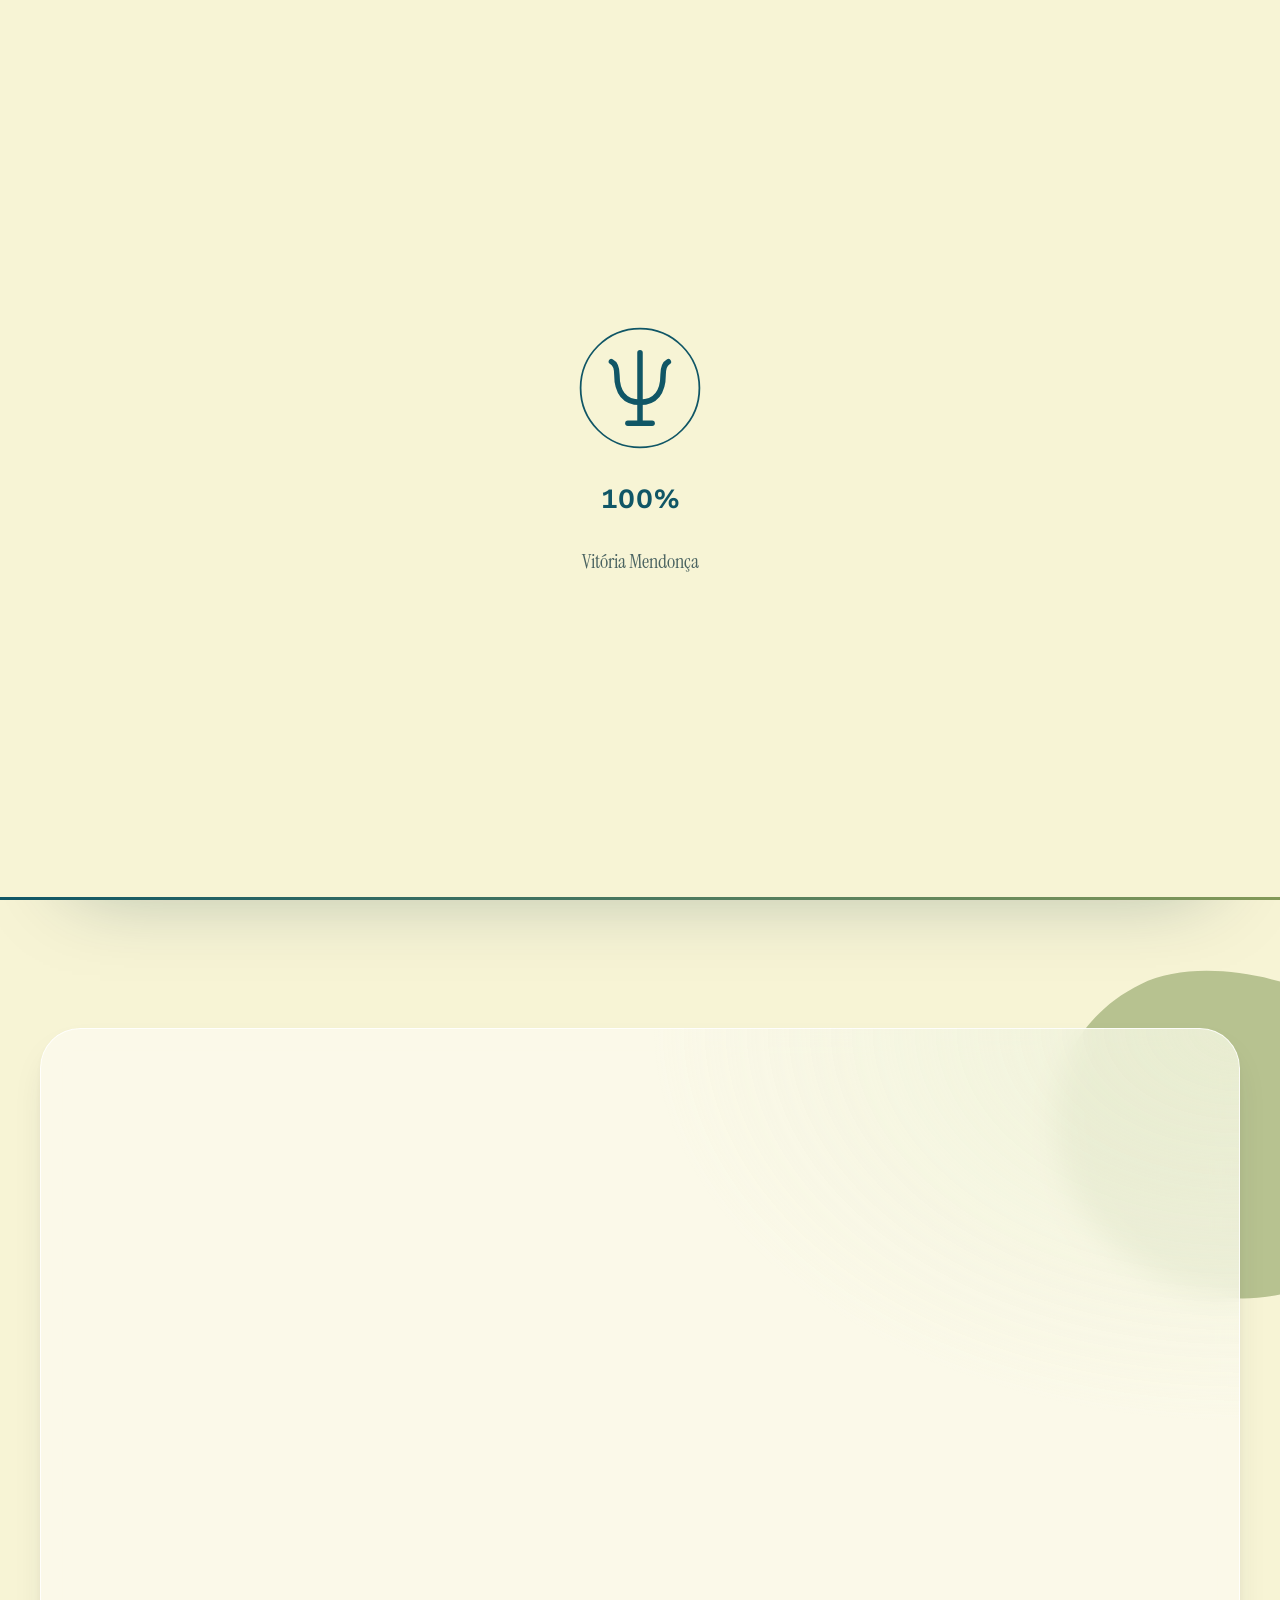
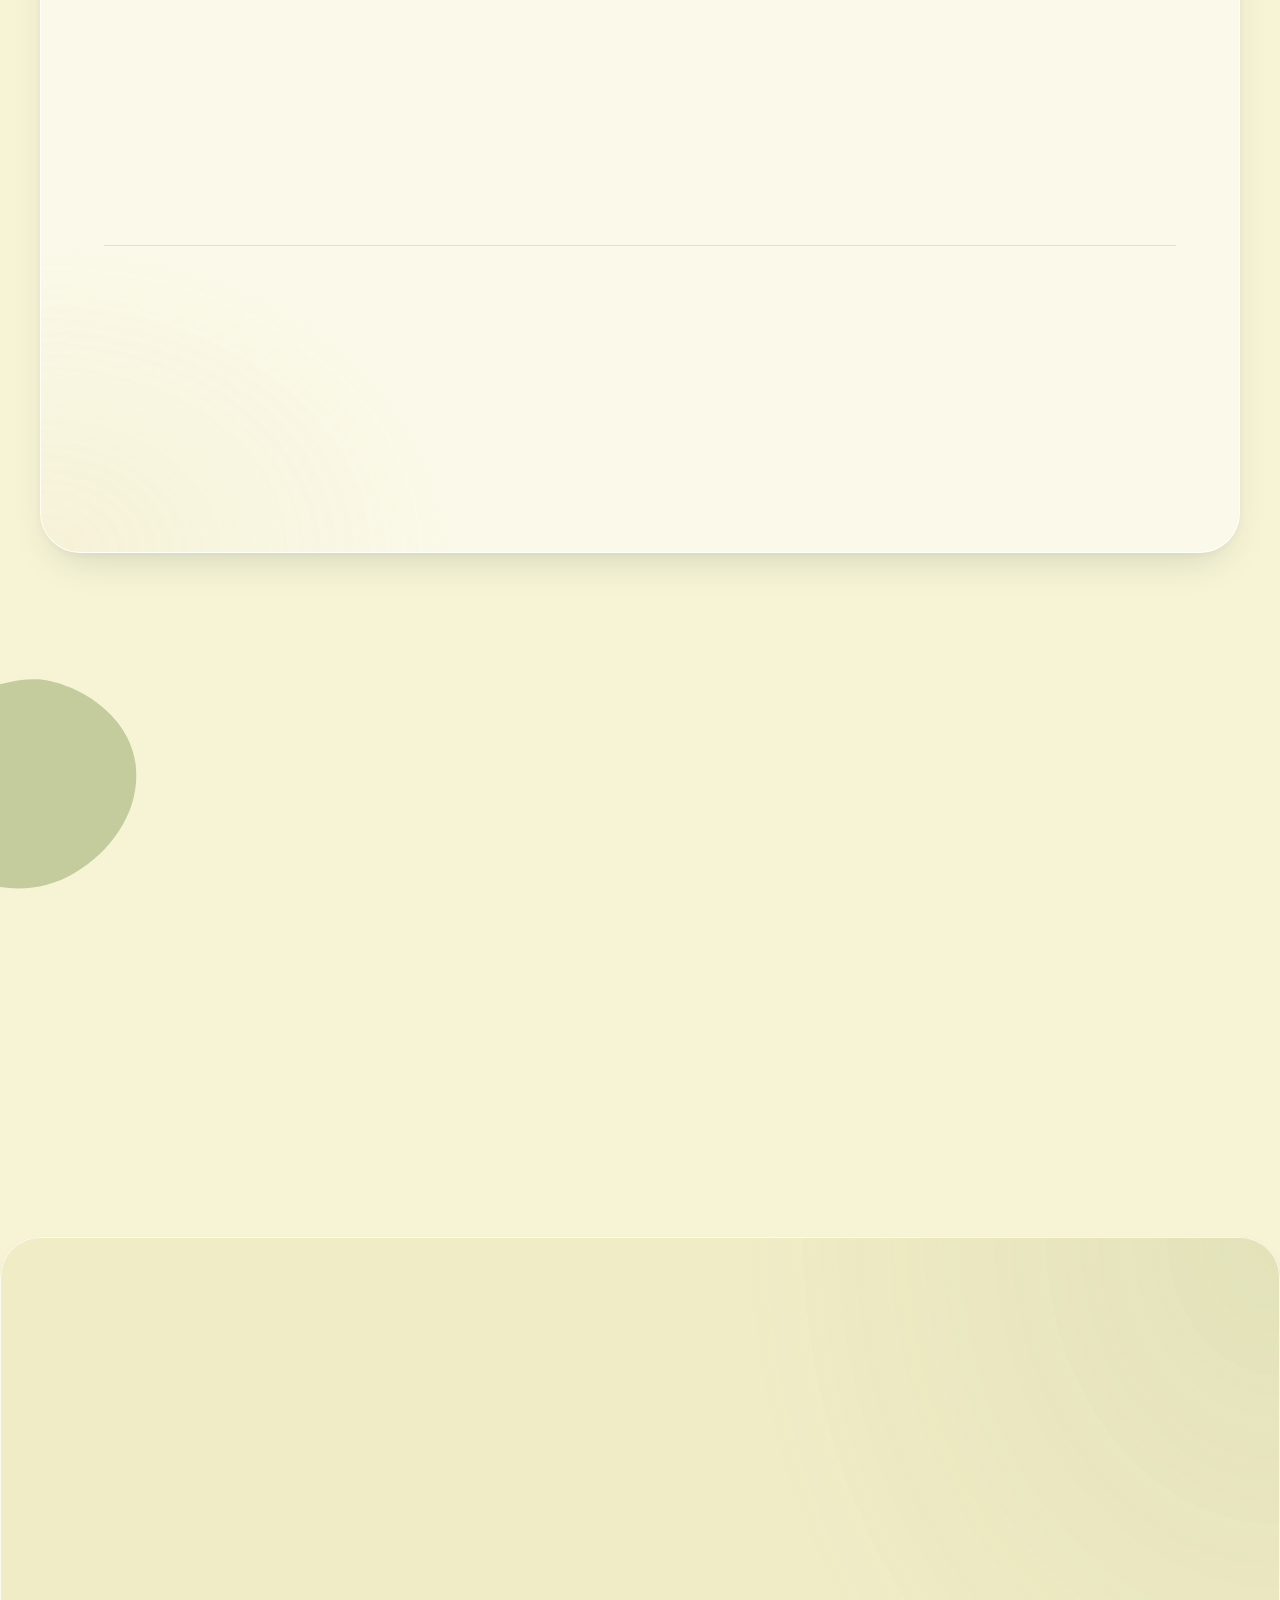
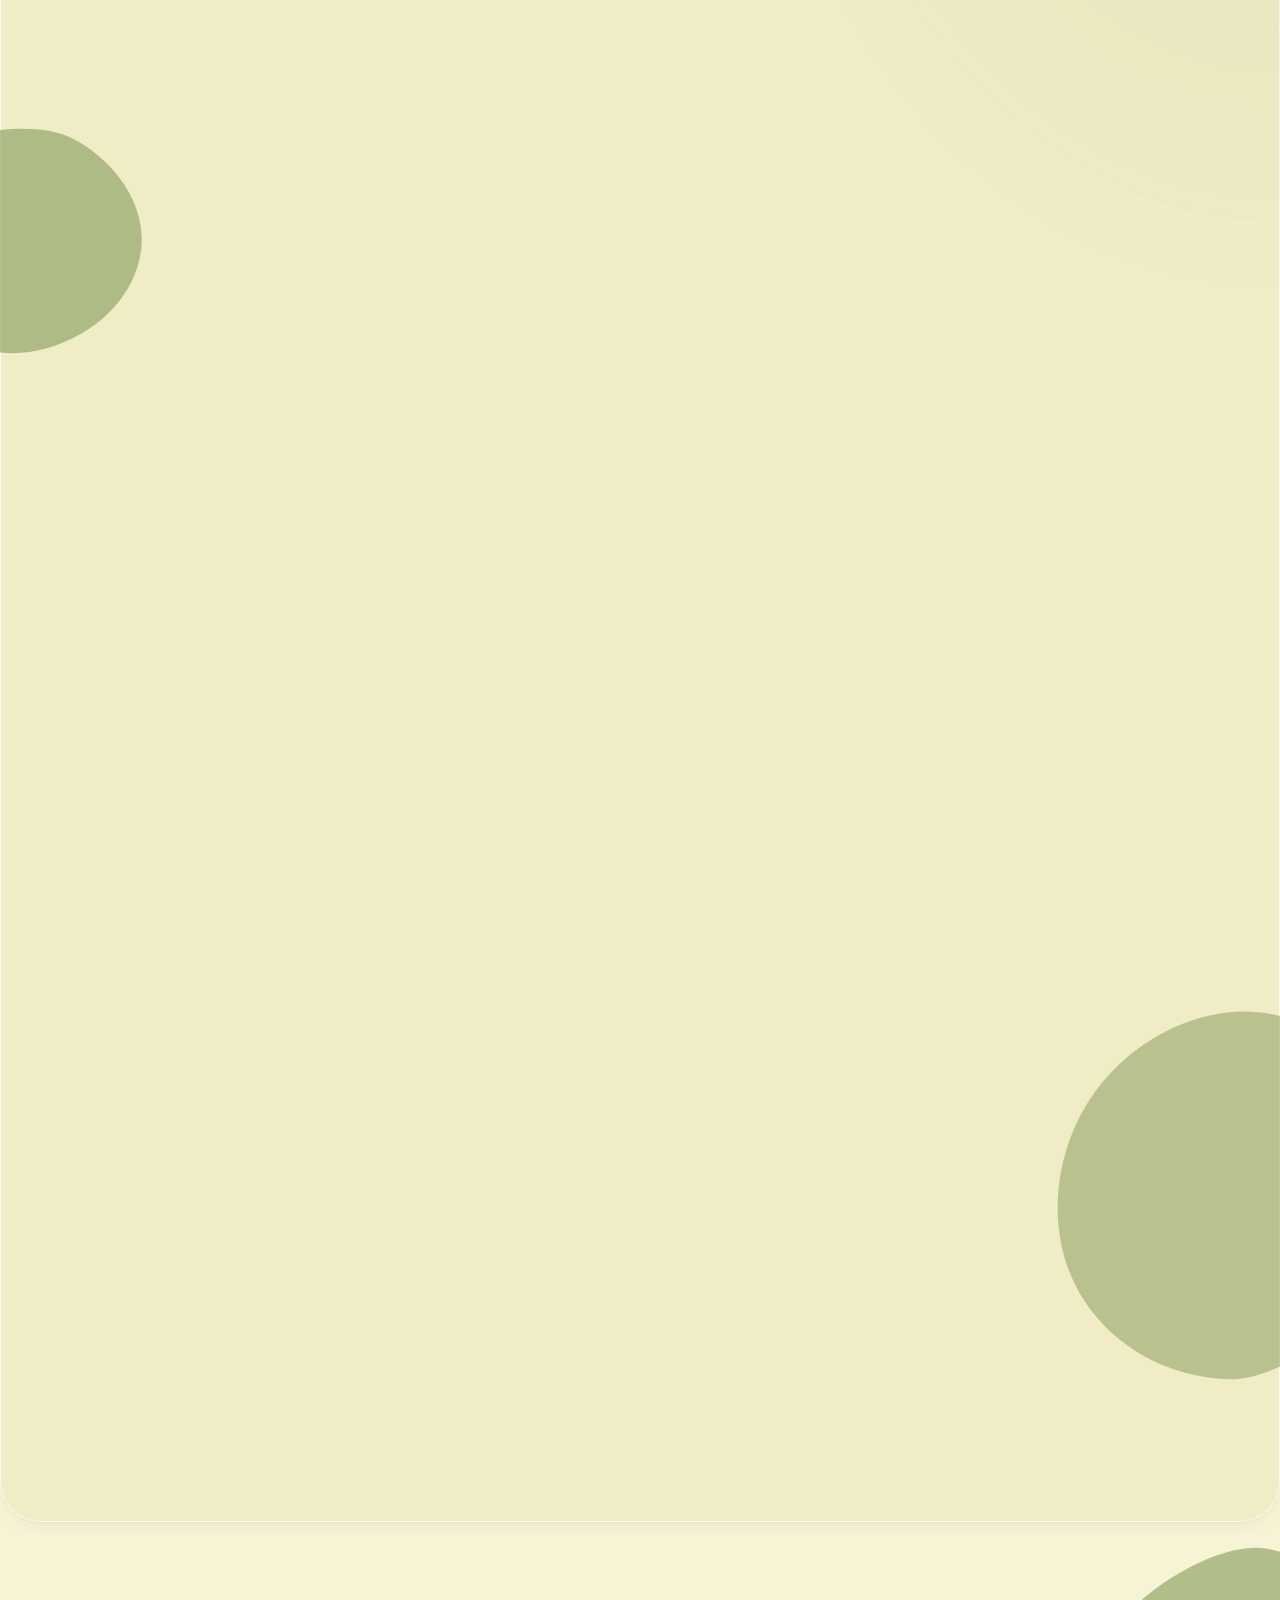
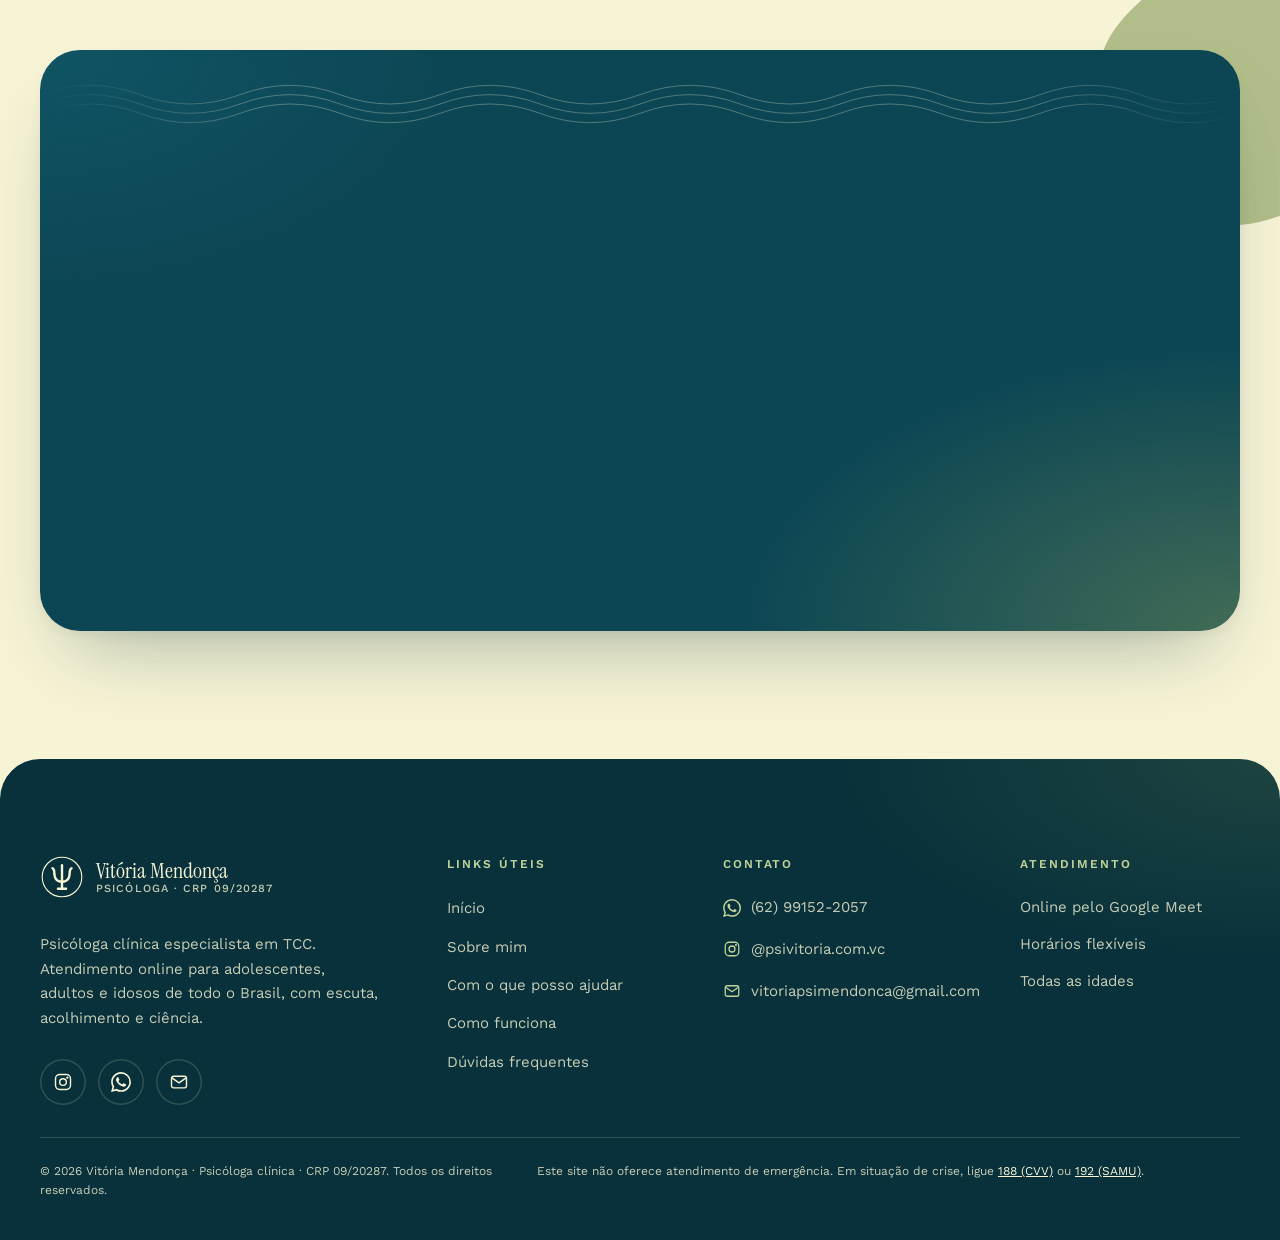
==== commit 41ca6d21: "vsfinal" ====
--- a/index.html
+++ b/index.html
@@ -353,11 +353,7 @@
             </div>
           </div>
 
-          <svg class="hero__waves" viewBox="0 0 600 220" preserveAspectRatio="none" aria-hidden="true" focusable="false">
-            <path d="M0 150c60-40 110-40 160 0s110 40 160 0 110-40 160 0 90 30 120 10"/>
-            <path d="M0 175c60-40 110-40 160 0s110 40 160 0 110-40 160 0 90 30 120 10"/>
-            <path d="M0 200c60-40 110-40 160 0s110 40 160 0 110-40 160 0 90 30 120 10"/>
-          </svg>
+          
         </div>
       </div>
     </section>
@@ -556,10 +552,10 @@
       <svg class="deco deco--cta-1" aria-hidden="true" focusable="false"><use href="#blob-a"/></svg>
       <div class="container">
         <div class="cta__panel" data-dark>
-          <svg class="cta__waves" viewBox="0 0 600 220" preserveAspectRatio="none" aria-hidden="true" focusable="false">
-            <path d="M0 60c60 40 110 40 160 0s110-40 160 0 110 40 160 0 90-30 120-10"/>
-            <path d="M0 85c60 40 110 40 160 0s110-40 160 0 110 40 160 0 90-30 120-10"/>
-            <path d="M0 110c60 40 110 40 160 0s110-40 160 0 110 40 160 0 90-30 120-10"/>
+          <svg class="cta__waves" viewBox="0 0 1200 60" preserveAspectRatio="none" aria-hidden="true" focusable="false">
+            <path d="M0 20Q50 0 100 20T200 20T300 20T400 20T500 20T600 20T700 20T800 20T900 20T1000 20T1100 20T1200 20"/>
+            <path d="M0 30Q50 10 100 30T200 30T300 30T400 30T500 30T600 30T700 30T800 30T900 30T1000 30T1100 30T1200 30"/>
+            <path d="M0 40Q50 20 100 40T200 40T300 40T400 40T500 40T600 40T700 40T800 40T900 40T1000 40T1100 40T1200 40"/>
           </svg>
 
           <div class="cta__head">
--- a/css/style.css
+++ b/css/style.css
@@ -898,33 +898,42 @@
 }
 
 /* Só celular: tudo em uma coluna — "Atendimento para todo o Brasil", título,
-   foto em largura total (com o selo no canto), texto e botões. O display:
-   contents põe os filhos do .hero__content direto na grade do card, para a
-   foto entrar entre o título e o texto. O card tem a altura da tela e a foto
-   fica com a linha 1fr: encolhe ou cresce para o card caber inteiro. */
+   foto inteira (com o selo acima da mão), texto e botões. O display: contents
+   põe os filhos do .hero__content direto na grade do card, para a foto entrar
+   entre o título e o texto. A primeira tela mostra título + foto; o texto e os
+   botões vêm ao rolar. */
 @media (max-width: 767px) {
   .hero__card {
+    /* (100vw - 72px) é a largura útil do card: o título fecha em 2 linhas,
+       de borda a borda */
+    --title-fs: clamp(2rem, (100vw - 72px) / 7.55, 3rem);
+    --pad-top: clamp(16px, 2.6vh, 24px);
+    --eyebrow-gap: clamp(10px, 1.6vh, 16px);
+    --title-gap: clamp(12px, 2vh, 20px);
     display: grid;
     grid-template-columns: minmax(0, 1fr);
-    grid-template-rows: auto auto minmax(140px, 1fr) auto auto;
-    padding: clamp(16px, 2.6vh, 24px) 20px clamp(18px, 3vh, 28px);
+    min-height: 0;
+    padding: var(--pad-top) 20px 28px;
   }
   .hero__content { display: contents; }
-  .hero__content > .eyebrow { grid-row: 1; justify-self: start; margin-bottom: clamp(10px, 1.6vh, 16px); }
-
-  /* (100vw - 72px) é a largura útil do card: o título fecha em 2 linhas,
-     de borda a borda */
+  .hero__content > .eyebrow { grid-row: 1; justify-self: start; margin-bottom: var(--eyebrow-gap); }
+
   .hero__title {
     grid-row: 2;
-    margin-bottom: clamp(12px, 2vh, 20px);
-    font-size: clamp(2rem, (100vw - 72px) / 7.55, 3rem);
-  }
-
-  /* Moldura com os cantos do card. Na foto 4:5 a cabeça vai de ~4% a ~36%
-     da altura: o recorte parte do topo e a moldura não passa de 9:5 (em
-     telas baixas ela estreita e fica centralizada), para a cabeça caber. */
+    margin-bottom: var(--title-gap);
+    font-size: var(--title-fs);
+  }
+
+  /* Foto 4:5 sem recorte. A altura é o que sobra da tela depois do topo do
+     card (padding + selo de texto de ~18px + 2 linhas do título): na largura
+     toda quando cabe; em telas baixas ela estreita e fica centralizada. */
   .hero__media {
     grid-row: 3;
+    height: min(
+      (100vw - 72px) * 1.25,
+      var(--hero-h) - var(--pad-top) - 18px - var(--eyebrow-gap)
+        - 1.96 * var(--title-fs) - var(--title-gap) - 8px
+    );
     min-height: 0;
     margin: 0;
   }
@@ -936,60 +945,32 @@
     width: auto;
     height: 100%;
     max-width: 100%;
-    aspect-ratio: 9 / 5;
+    aspect-ratio: 4 / 5;
     overflow: hidden;
     border-radius: var(--radius-md);
     container-type: inline-size; /* cqw = 1% da largura da moldura */
   }
-  /* 8% maior e presa à esquerda: a Vitória desliza um pouco para a direita
-     sem abrir faixa vazia. A foto sempre preenche a largura, então um ponto
-     dela fica em (x × 108cqw, y × 135cqw) — 135 = 108 × 5/4. */
-  .hero__photo {
-    width: 108%;
-    max-width: none;
-    object-position: left top;
-    border-radius: 0;
-  }
-  /* Selo logo acima da mão fechada (x ≈ 18–34%, topo em y ≈ 32% da foto),
-     como se ela apontasse para ele */
+  .hero__photo { border-radius: 0; }
+  /* Um ponto (x, y) da foto fica em (x × 100cqw, y × 125cqw). Selo logo acima
+     da mão fechada (x ≈ 18–34%, topo em y ≈ 32% da foto), afastado do rosto,
+     como se ela apontasse para ele. */
   .hero__seal {
-    top: 12cqw;
-    left: 10cqw;
-    width: 24cqw;
-    height: 24cqw;
-  }
-
-  .hero__text {
-    grid-row: 4;
-    max-width: none;
-    margin-top: clamp(14px, 2.2vh, 22px);
-    font-size: .875rem;
-    line-height: 1.55;
-  }
+    top: 11cqw;
+    left: 9cqw;
+    width: 22cqw;
+    height: 22cqw;
+  }
+
+  .hero__text { grid-row: 4; max-width: none; margin-top: 24px; }
 
   .hero__actions {
     grid-row: 5;
     flex-wrap: nowrap;
-    margin-top: clamp(14px, 2.4vh, 24px);
-  }
-  .hero__actions .btn { min-height: 52px; }
+    margin-top: 24px;
+  }
   .hero__actions .btn--primary { flex: 1 1 auto; }
-  .hero__insta { width: 52px; }
 
   .hero__waves { display: none; }
-}
-/* Celulares baixos (ou com a barra do navegador aberta): texto e foto mais
-   compactos para o card continuar inteiro na tela */
-@media (max-width: 767px) and (max-height: 700px) {
-  .hero__card { grid-template-rows: auto auto minmax(100px, 1fr) auto auto; }
-  .hero__text { font-size: .8125rem; line-height: 1.5; }
-  .hero__actions .btn { min-height: 48px; }
-  .hero__insta { width: 48px; }
-}
-/* iPhone SE e afins: o selo da foto já diz "terapia online" */
-@media (max-width: 767px) and (max-height: 600px) {
-  .hero__content > .eyebrow { display: none; }
-  .hero__card { grid-template-rows: auto auto minmax(90px, 1fr) auto auto; }
 }
 
 @media (min-width: 768px) {
@@ -1772,17 +1753,23 @@
   box-shadow: var(--shadow-lg);
 }
 
+/* Ondulações finas no topo do card, dentro do padding (não alcançam o texto)
+   e esmaecidas nas pontas pela máscara */
 .cta__waves {
   position: absolute;
-  inset: 0 0 auto auto;
+  top: 12px;
+  left: 0;
   z-index: -1;
   width: 100%;
-  height: 140px;
+  height: 34px;
   fill: none;
   stroke: var(--bege);
-  stroke-width: 1.6;
-  opacity: .22;
-}
+  stroke-width: 1;
+  opacity: .3;
+  -webkit-mask-image: linear-gradient(90deg, transparent, #000 18%, #000 82%, transparent);
+  mask-image: linear-gradient(90deg, transparent, #000 18%, #000 82%, transparent);
+}
+.cta__waves path { vector-effect: non-scaling-stroke; }
 
 .cta__title {
   max-width: 13ch;
@@ -1817,6 +1804,7 @@
 
 @media (min-width: 768px) {
   .cta__panel { padding: 80px 64px; }
+  .cta__waves { top: 18px; height: 44px; }
   .btn--xl { width: auto; }
 }
 
@@ -1846,7 +1834,7 @@
     gap: 80px;
     padding: 112px 88px 96px;
   }
-  .cta__waves { width: 60%; height: 200px; }
+  .cta__waves { top: 26px; height: 56px; }
 }
 
 
--- a/css/style.css
+++ b/css/style.css
@@ -898,33 +898,42 @@
 }
 
 /* Só celular: tudo em uma coluna — "Atendimento para todo o Brasil", título,
-   foto em largura total (com o selo no canto), texto e botões. O display:
-   contents põe os filhos do .hero__content direto na grade do card, para a
-   foto entrar entre o título e o texto. O card tem a altura da tela e a foto
-   fica com a linha 1fr: encolhe ou cresce para o card caber inteiro. */
+   foto inteira (com o selo acima da mão), texto e botões. O display: contents
+   põe os filhos do .hero__content direto na grade do card, para a foto entrar
+   entre o título e o texto. A primeira tela mostra título + foto; o texto e os
+   botões vêm ao rolar. */
 @media (max-width: 767px) {
   .hero__card {
+    /* (100vw - 72px) é a largura útil do card: o título fecha em 2 linhas,
+       de borda a borda */
+    --title-fs: clamp(2rem, (100vw - 72px) / 7.55, 3rem);
+    --pad-top: clamp(16px, 2.6vh, 24px);
+    --eyebrow-gap: clamp(10px, 1.6vh, 16px);
+    --title-gap: clamp(12px, 2vh, 20px);
     display: grid;
     grid-template-columns: minmax(0, 1fr);
-    grid-template-rows: auto auto minmax(140px, 1fr) auto auto;
-    padding: clamp(16px, 2.6vh, 24px) 20px clamp(18px, 3vh, 28px);
+    min-height: 0;
+    padding: var(--pad-top) 20px 28px;
   }
   .hero__content { display: contents; }
-  .hero__content > .eyebrow { grid-row: 1; justify-self: start; margin-bottom: clamp(10px, 1.6vh, 16px); }
-
-  /* (100vw - 72px) é a largura útil do card: o título fecha em 2 linhas,
-     de borda a borda */
+  .hero__content > .eyebrow { grid-row: 1; justify-self: start; margin-bottom: var(--eyebrow-gap); }
+
   .hero__title {
     grid-row: 2;
-    margin-bottom: clamp(12px, 2vh, 20px);
-    font-size: clamp(2rem, (100vw - 72px) / 7.55, 3rem);
-  }
-
-  /* Moldura com os cantos do card. Na foto 4:5 a cabeça vai de ~4% a ~36%
-     da altura: o recorte parte do topo e a moldura não passa de 9:5 (em
-     telas baixas ela estreita e fica centralizada), para a cabeça caber. */
+    margin-bottom: var(--title-gap);
+    font-size: var(--title-fs);
+  }
+
+  /* Foto 4:5 sem recorte. A altura é o que sobra da tela depois do topo do
+     card (padding + selo de texto de ~18px + 2 linhas do título): na largura
+     toda quando cabe; em telas baixas ela estreita e fica centralizada. */
   .hero__media {
     grid-row: 3;
+    height: min(
+      (100vw - 72px) * 1.25,
+      var(--hero-h) - var(--pad-top) - 18px - var(--eyebrow-gap)
+        - 1.96 * var(--title-fs) - var(--title-gap) - 8px
+    );
     min-height: 0;
     margin: 0;
   }
@@ -936,60 +945,32 @@
     width: auto;
     height: 100%;
     max-width: 100%;
-    aspect-ratio: 9 / 5;
+    aspect-ratio: 4 / 5;
     overflow: hidden;
     border-radius: var(--radius-md);
     container-type: inline-size; /* cqw = 1% da largura da moldura */
   }
-  /* 8% maior e presa à esquerda: a Vitória desliza um pouco para a direita
-     sem abrir faixa vazia. A foto sempre preenche a largura, então um ponto
-     dela fica em (x × 108cqw, y × 135cqw) — 135 = 108 × 5/4. */
-  .hero__photo {
-    width: 108%;
-    max-width: none;
-    object-position: left top;
-    border-radius: 0;
-  }
-  /* Selo logo acima da mão fechada (x ≈ 18–34%, topo em y ≈ 32% da foto),
-     como se ela apontasse para ele */
+  .hero__photo { border-radius: 0; }
+  /* Um ponto (x, y) da foto fica em (x × 100cqw, y × 125cqw). Selo logo acima
+     da mão fechada (x ≈ 18–34%, topo em y ≈ 32% da foto), afastado do rosto,
+     como se ela apontasse para ele. */
   .hero__seal {
-    top: 12cqw;
-    left: 10cqw;
-    width: 24cqw;
-    height: 24cqw;
-  }
-
-  .hero__text {
-    grid-row: 4;
-    max-width: none;
-    margin-top: clamp(14px, 2.2vh, 22px);
-    font-size: .875rem;
-    line-height: 1.55;
-  }
+    top: 11cqw;
+    left: 9cqw;
+    width: 22cqw;
+    height: 22cqw;
+  }
+
+  .hero__text { grid-row: 4; max-width: none; margin-top: 24px; }
 
   .hero__actions {
     grid-row: 5;
     flex-wrap: nowrap;
-    margin-top: clamp(14px, 2.4vh, 24px);
-  }
-  .hero__actions .btn { min-height: 52px; }
+    margin-top: 24px;
+  }
   .hero__actions .btn--primary { flex: 1 1 auto; }
-  .hero__insta { width: 52px; }
 
   .hero__waves { display: none; }
-}
-/* Celulares baixos (ou com a barra do navegador aberta): texto e foto mais
-   compactos para o card continuar inteiro na tela */
-@media (max-width: 767px) and (max-height: 700px) {
-  .hero__card { grid-template-rows: auto auto minmax(100px, 1fr) auto auto; }
-  .hero__text { font-size: .8125rem; line-height: 1.5; }
-  .hero__actions .btn { min-height: 48px; }
-  .hero__insta { width: 48px; }
-}
-/* iPhone SE e afins: o selo da foto já diz "terapia online" */
-@media (max-width: 767px) and (max-height: 600px) {
-  .hero__content > .eyebrow { display: none; }
-  .hero__card { grid-template-rows: auto auto minmax(90px, 1fr) auto auto; }
 }
 
 @media (min-width: 768px) {
@@ -1772,17 +1753,23 @@
   box-shadow: var(--shadow-lg);
 }
 
+/* Ondulações finas no topo do card, dentro do padding (não alcançam o texto)
+   e esmaecidas nas pontas pela máscara */
 .cta__waves {
   position: absolute;
-  inset: 0 0 auto auto;
+  top: 12px;
+  left: 0;
   z-index: -1;
   width: 100%;
-  height: 140px;
+  height: 34px;
   fill: none;
   stroke: var(--bege);
-  stroke-width: 1.6;
-  opacity: .22;
-}
+  stroke-width: 1;
+  opacity: .3;
+  -webkit-mask-image: linear-gradient(90deg, transparent, #000 18%, #000 82%, transparent);
+  mask-image: linear-gradient(90deg, transparent, #000 18%, #000 82%, transparent);
+}
+.cta__waves path { vector-effect: non-scaling-stroke; }
 
 .cta__title {
   max-width: 13ch;
@@ -1817,6 +1804,7 @@
 
 @media (min-width: 768px) {
   .cta__panel { padding: 80px 64px; }
+  .cta__waves { top: 18px; height: 44px; }
   .btn--xl { width: auto; }
 }
 
@@ -1846,7 +1834,7 @@
     gap: 80px;
     padding: 112px 88px 96px;
   }
-  .cta__waves { width: 60%; height: 200px; }
+  .cta__waves { top: 26px; height: 56px; }
 }
 
 
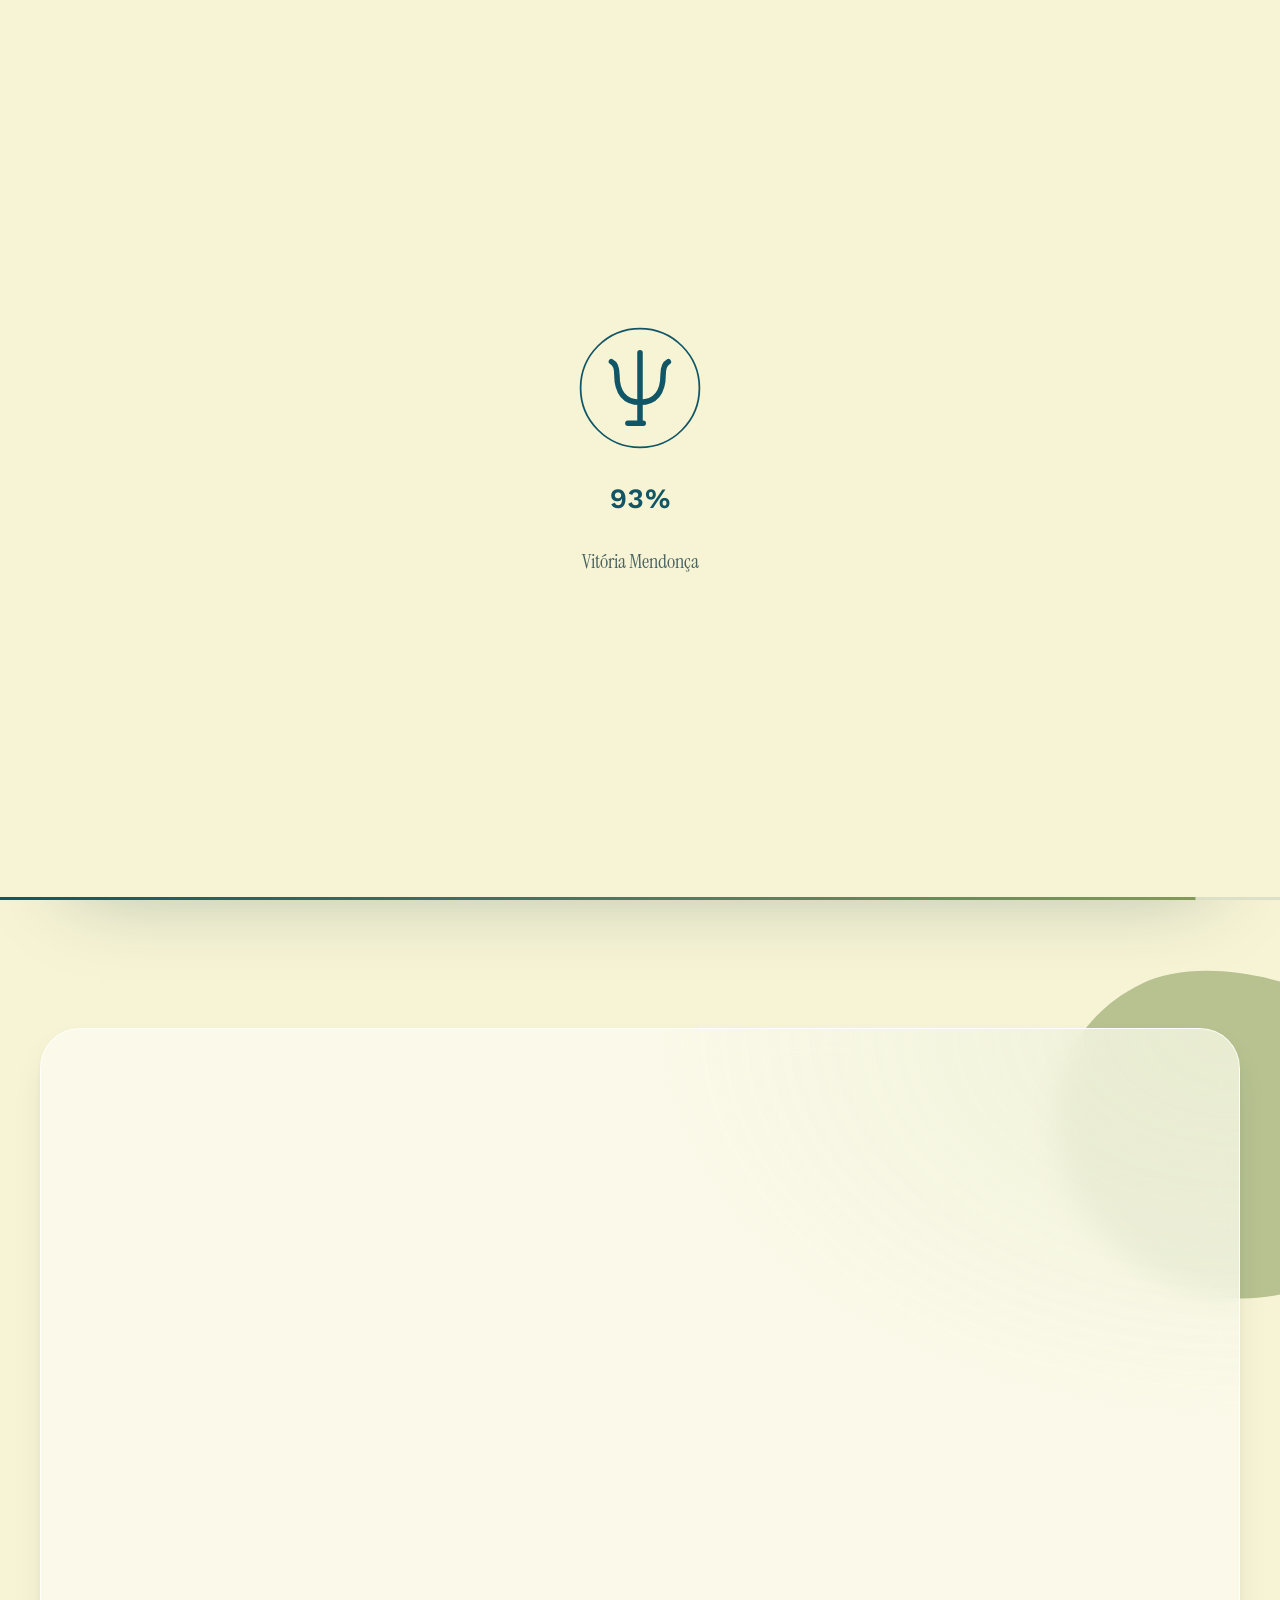
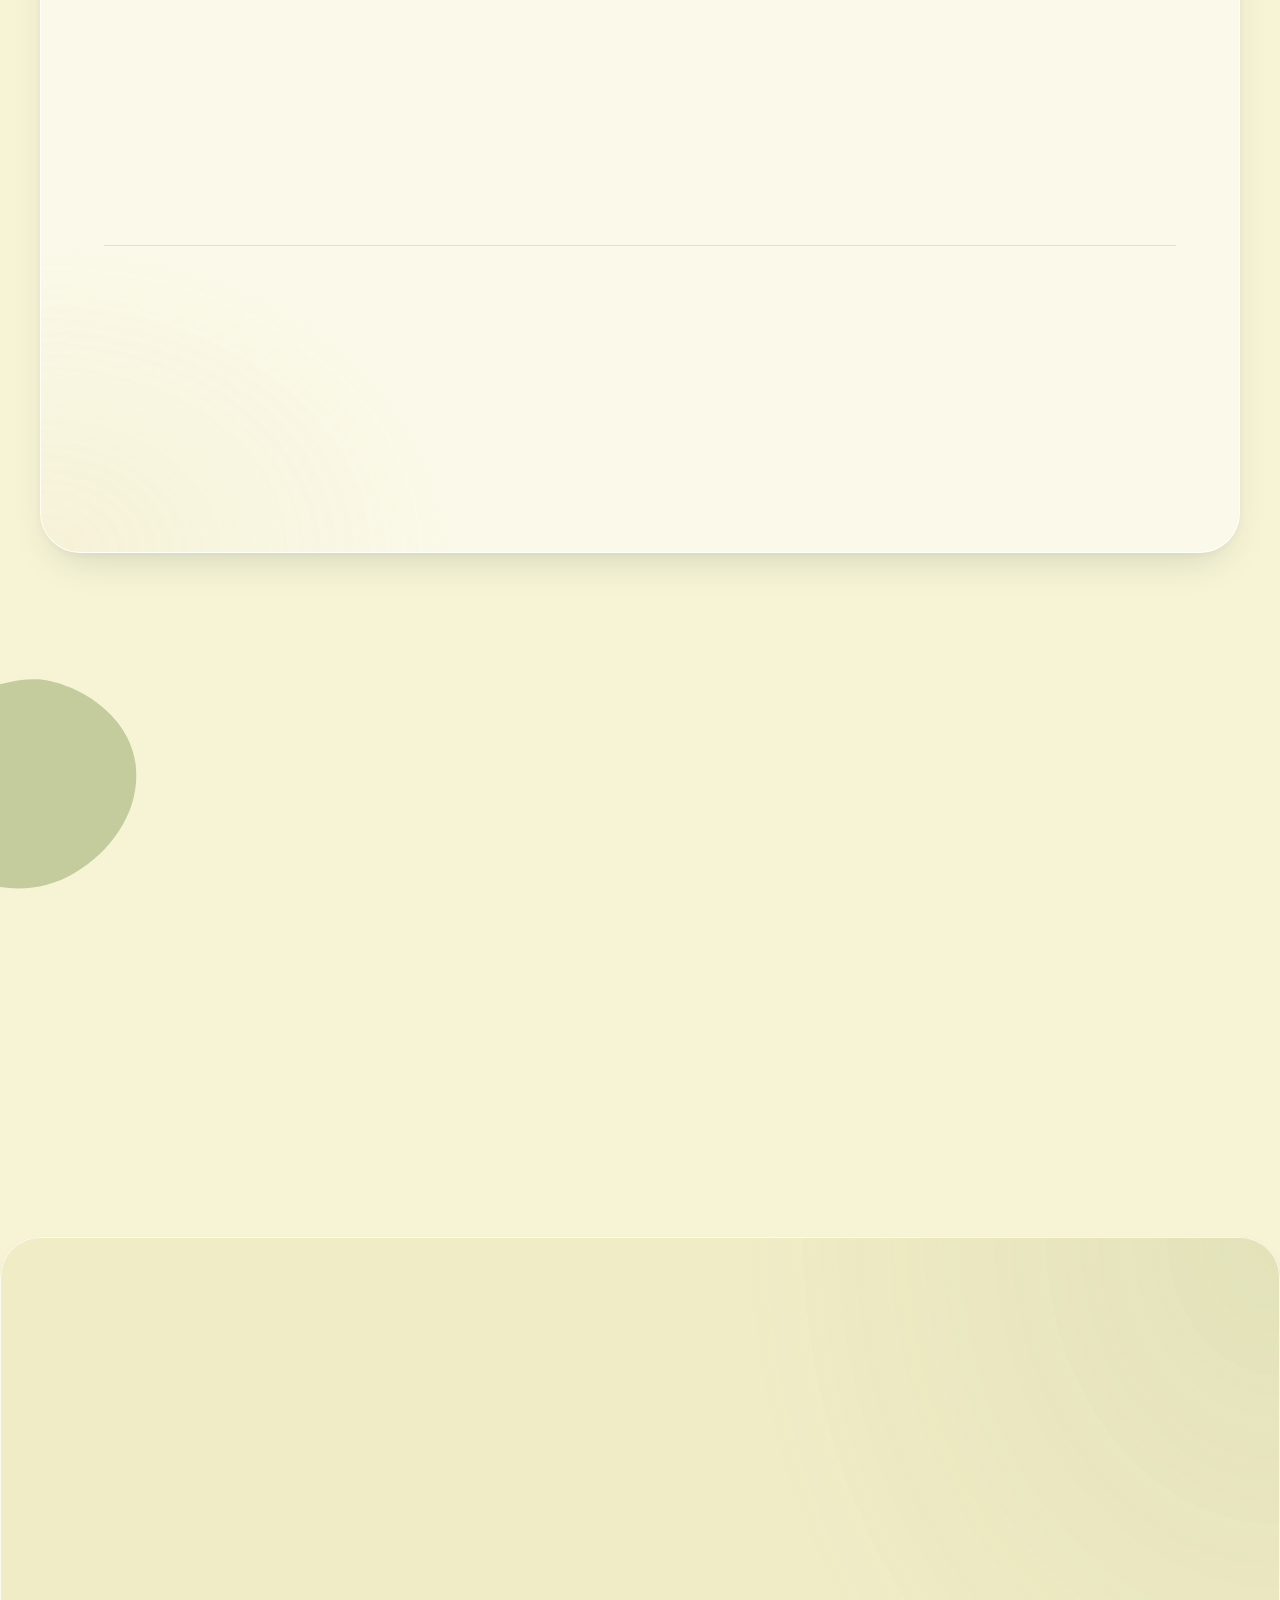
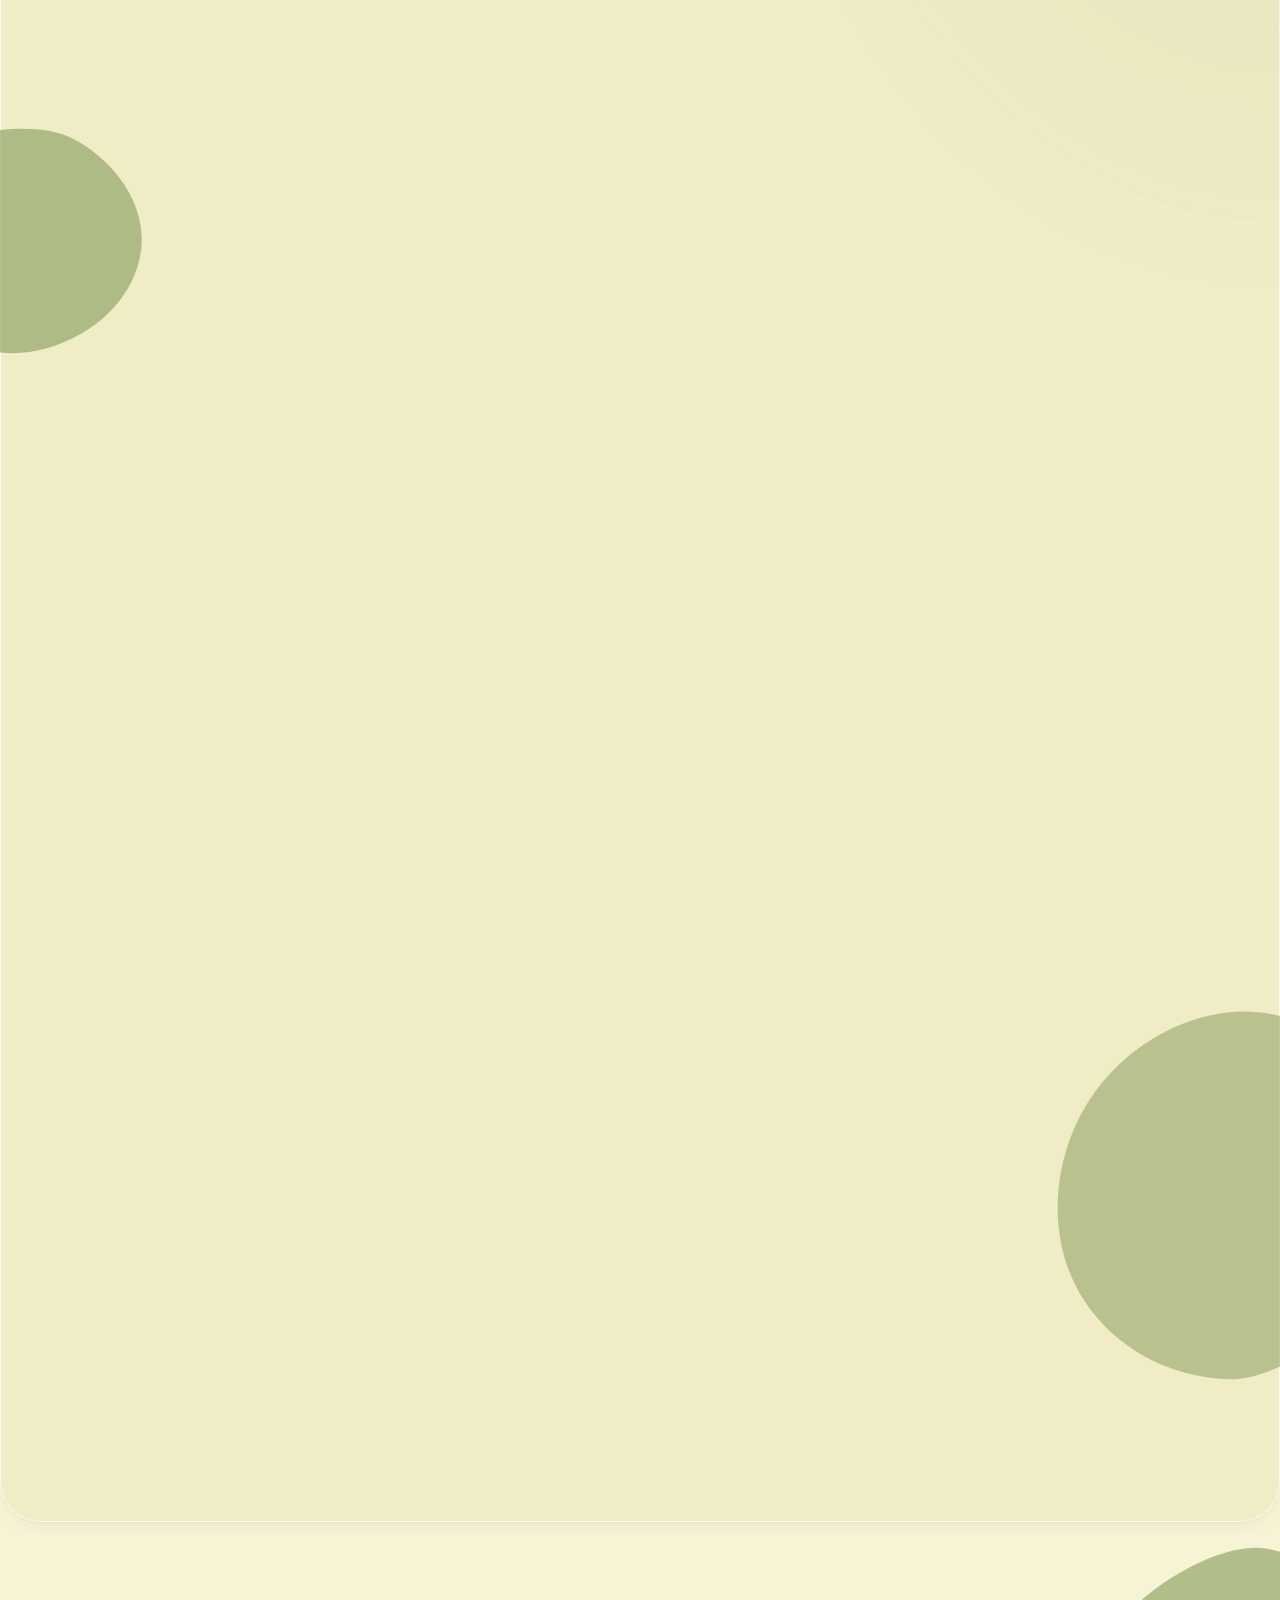
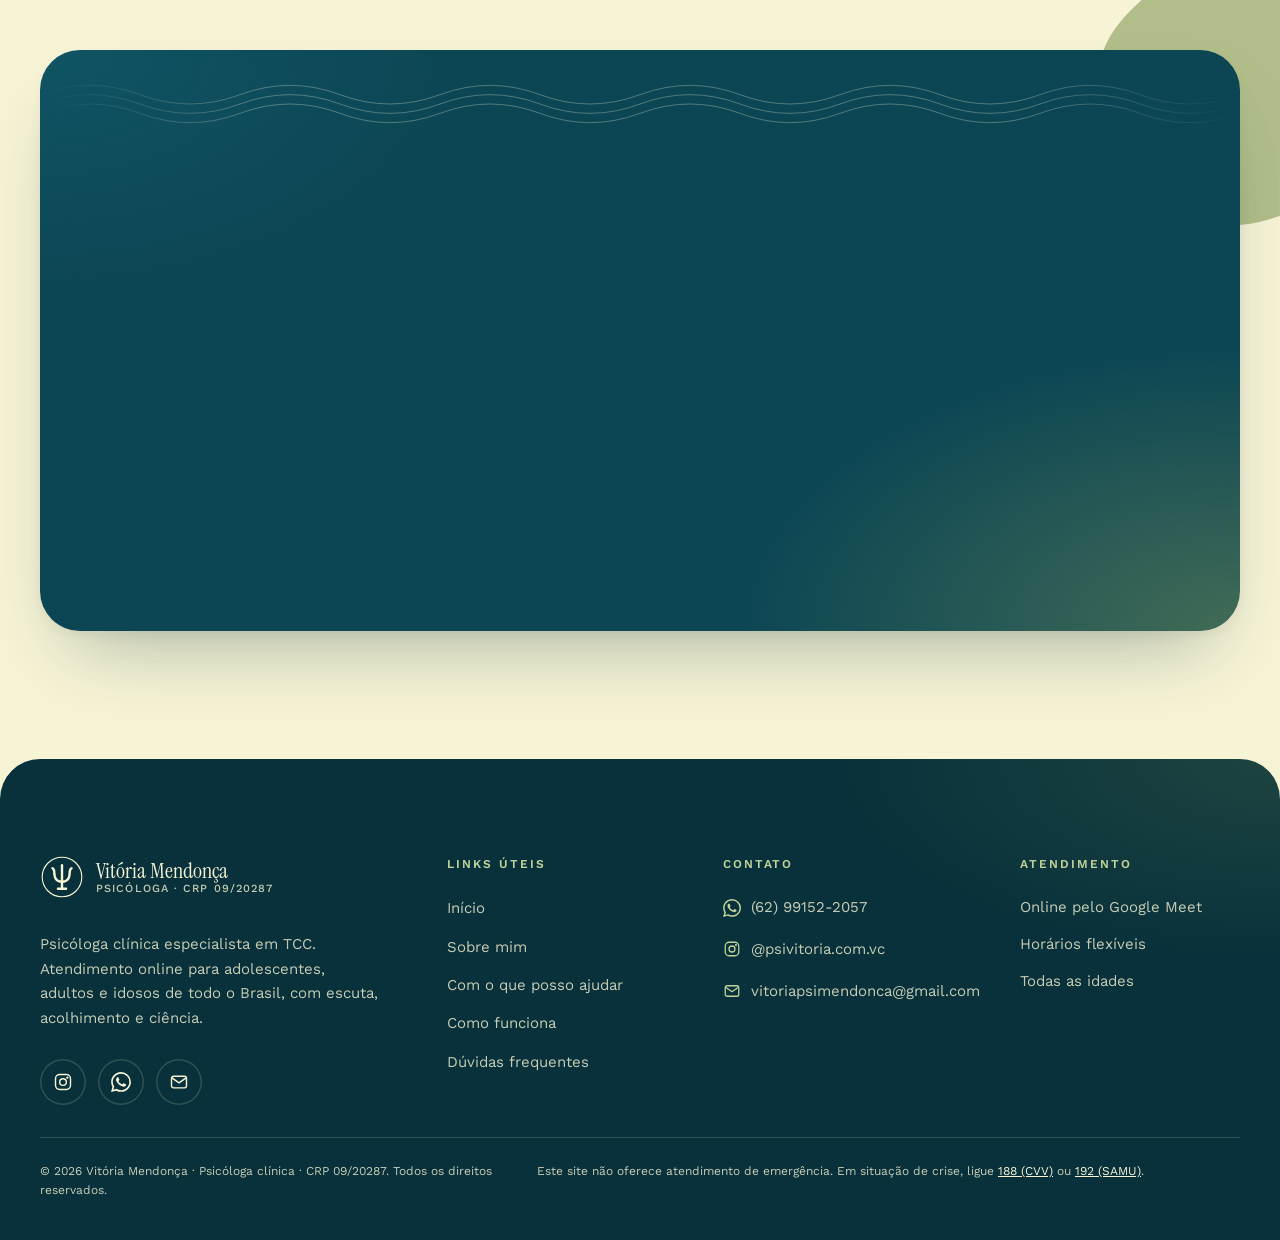
==== commit 6bbebff8: "adicao analytics" ====
--- a/index.html
+++ b/index.html
@@ -3,6 +3,16 @@
 <head>
   <meta charset="utf-8">
   <meta name="viewport" content="width=device-width, initial-scale=1, viewport-fit=cover">
+
+  <!-- Google tag (gtag.js) — GA4 -->
+  <script async src="https://www.googletagmanager.com/gtag/js?id=G-ETESD2NNK7"></script>
+  <script>
+    window.dataLayer = window.dataLayer || [];
+    function gtag(){dataLayer.push(arguments);}
+    gtag('js', new Date());
+
+    gtag('config', 'G-ETESD2NNK7');
+  </script>
 
   <!-- ===== SEO ===== -->
   <title>Psicóloga Online em Goiânia | Vitória Mendonça · TCC · CRP 09/20287</title>
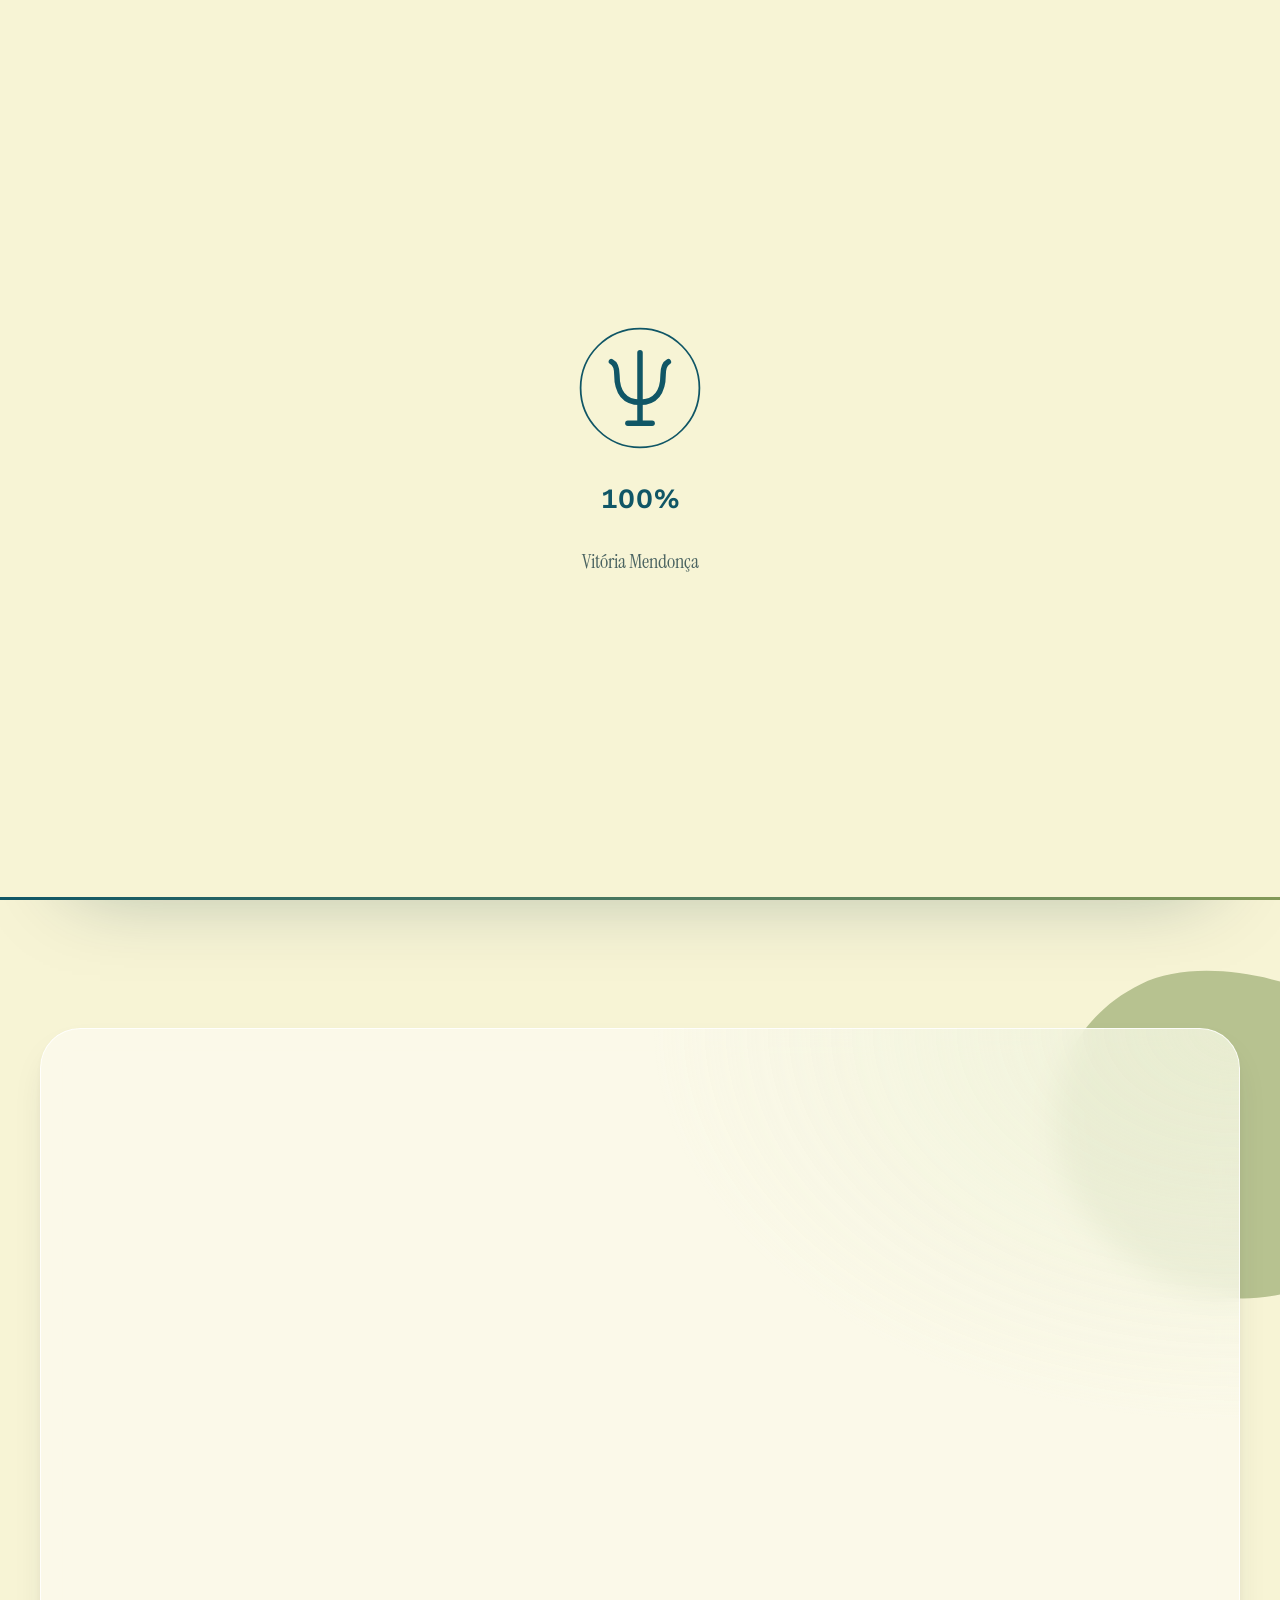
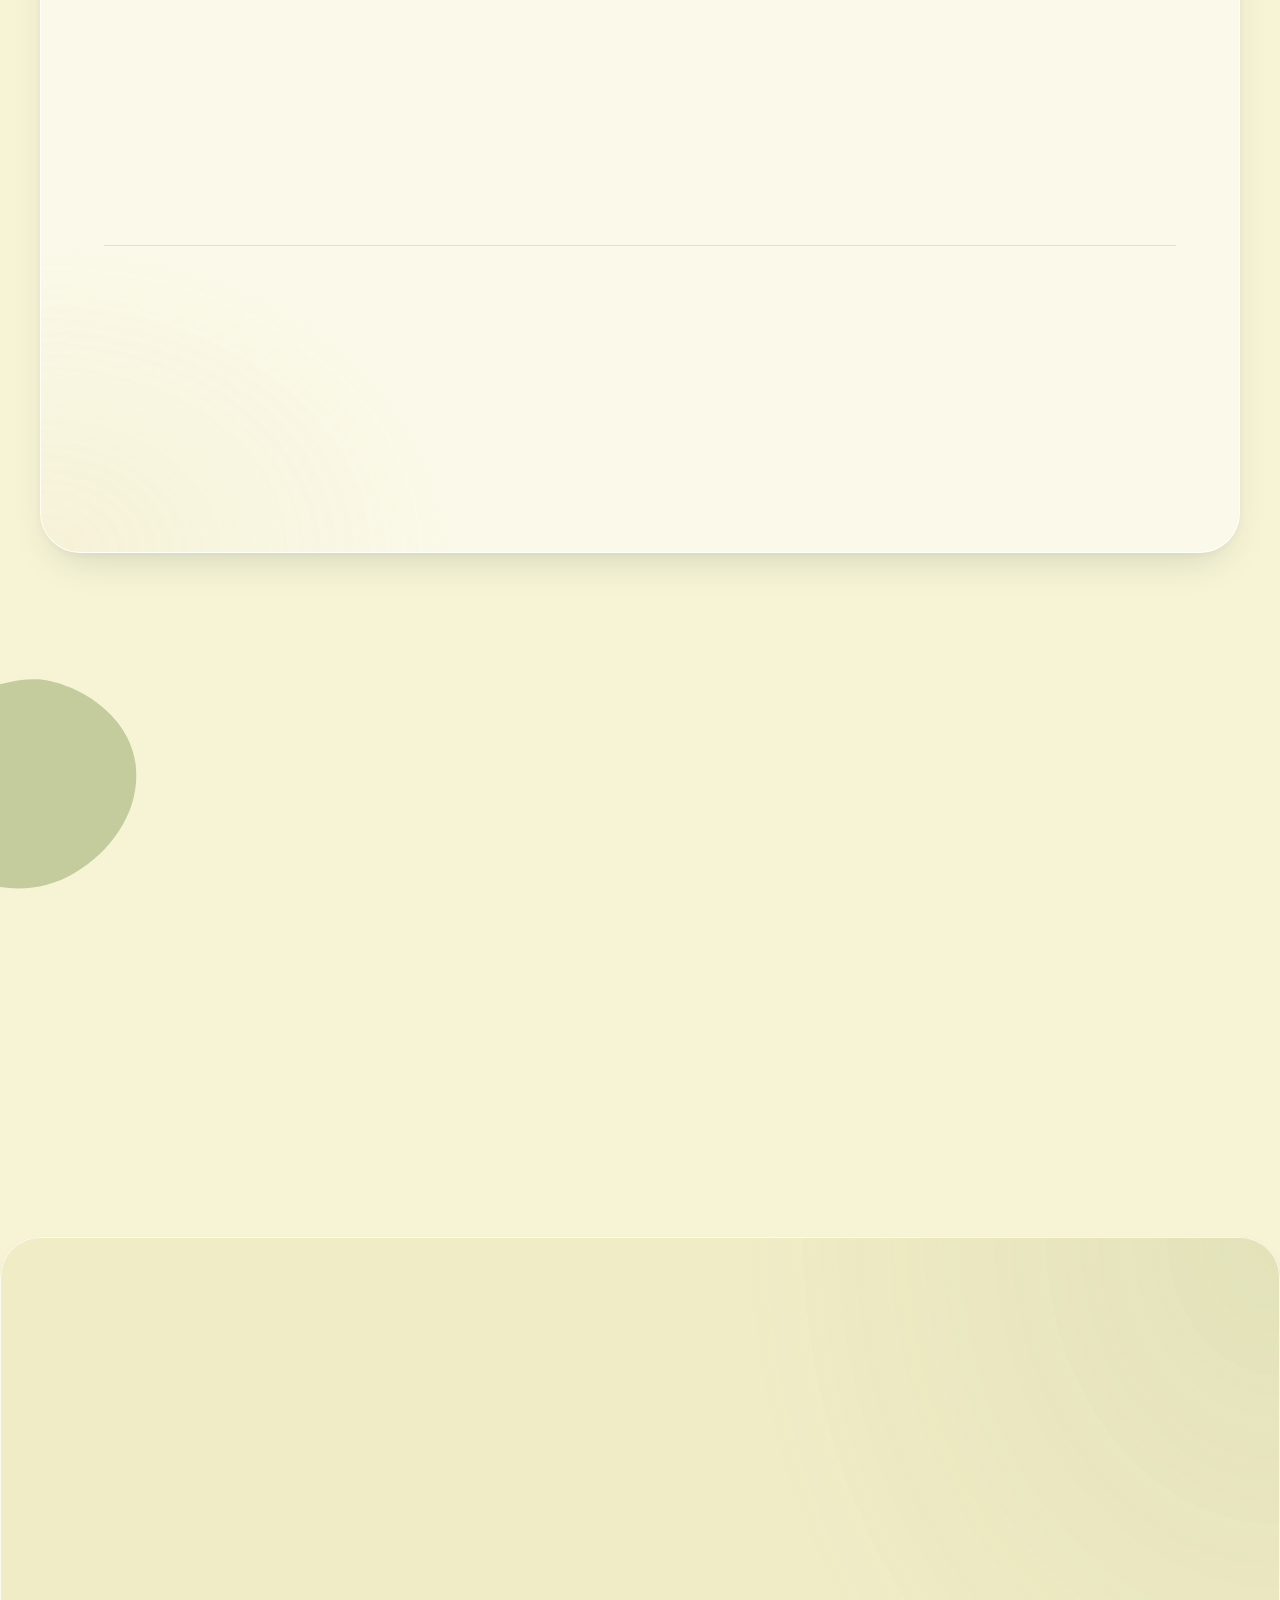
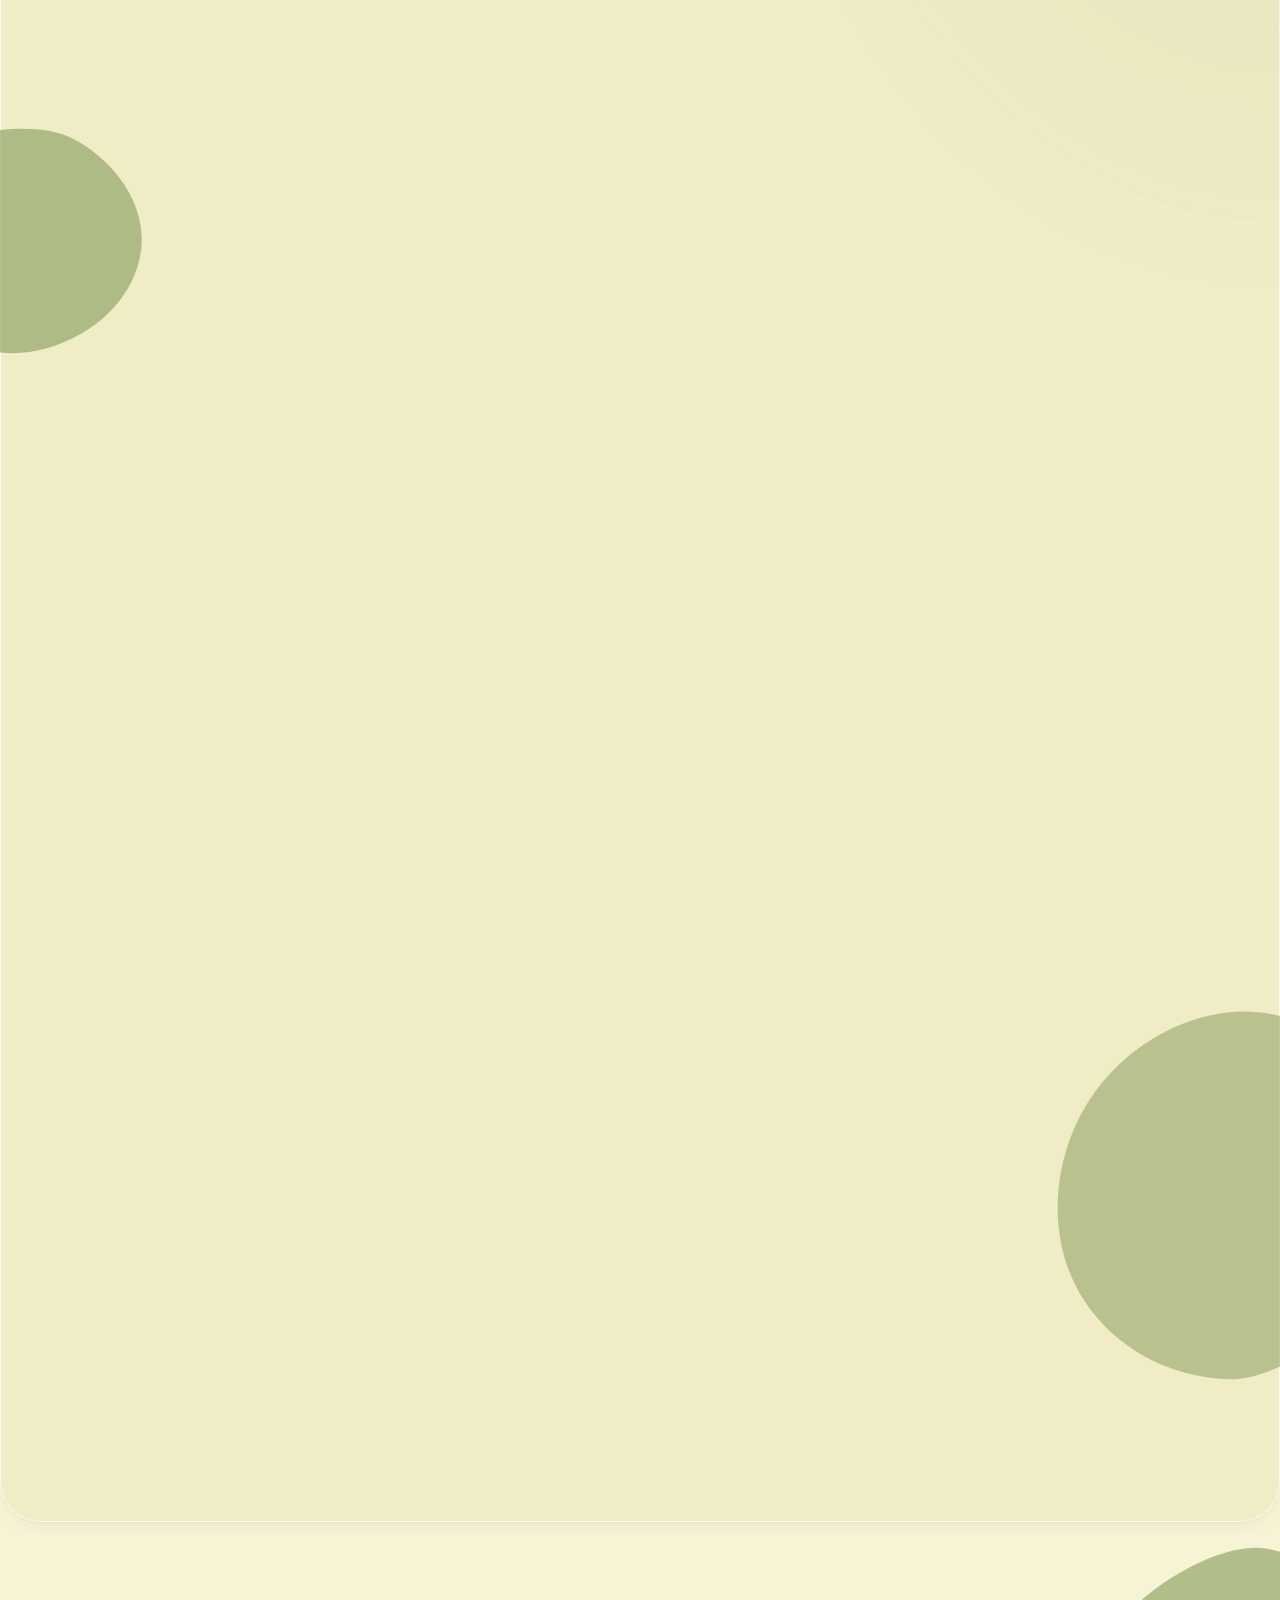
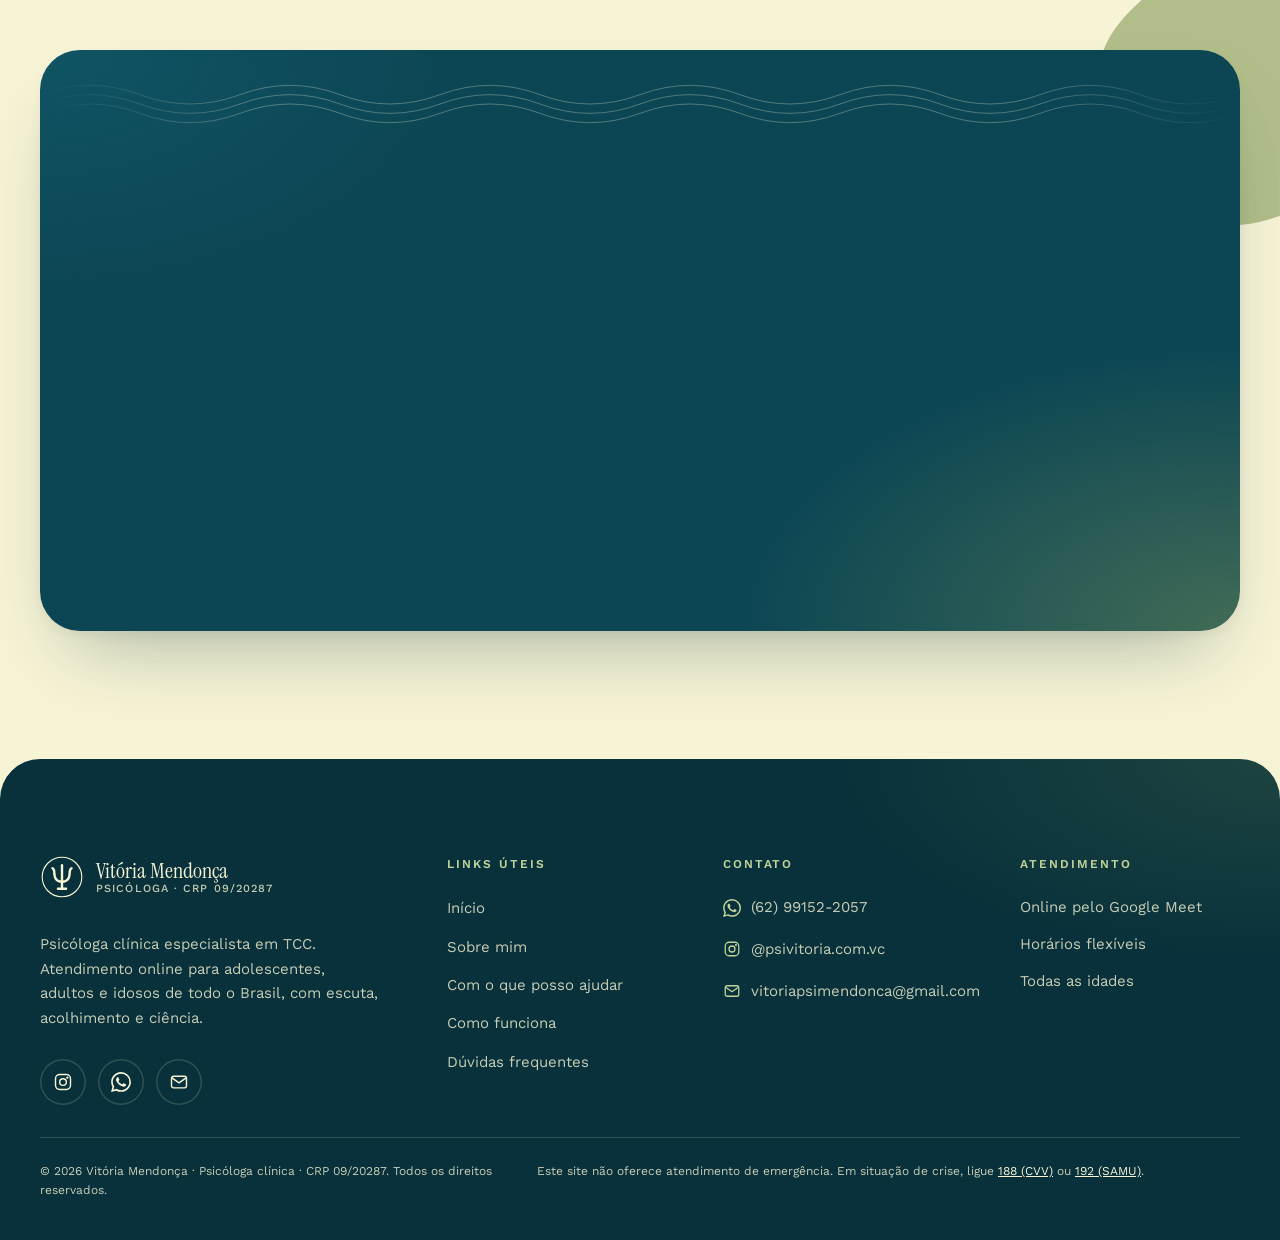
==== commit 5945504a: "Troca domínio provisório por www.psivitoriamendonca.com.br Co-Authored-By: Claude Opus 5.5 <noreply@" ====
--- a/index.html
+++ b/index.html
@@ -19,7 +19,7 @@
   <meta name="description" content="Psicóloga clínica especialista em TCC. Atendimento online para adolescentes, adultos e idosos de Goiânia e região. Fale comigo pelo WhatsApp.">
   <meta name="author" content="Vitória Mendonça — Psicóloga CRP 09/20287">
   <meta name="robots" content="index, follow, max-image-preview:large, max-snippet:-1">
-  <link rel="canonical" href="https://www.seudominio.com.br/">
+  <link rel="canonical" href="https://www.psivitoriamendonca.com.br/">
   <meta name="theme-color" content="#105666">
 
   <!-- Geo (atendimento online para Goiânia e região) -->
@@ -32,8 +32,8 @@
   <meta property="og:site_name" content="Vitória Mendonça · Psicóloga Clínica">
   <meta property="og:title" content="Você não precisa lidar com tudo sozinho | Psicóloga Vitória Mendonça">
   <meta property="og:description" content="Terapia Cognitivo-Comportamental (TCC) online para adolescentes, adultos e idosos de Todo o Brasil.">
-  <meta property="og:url" content="https://www.seudominio.com.br/">
-  <meta property="og:image" content="https://www.seudominio.com.br/Assets/img/og-image.jpg">
+  <meta property="og:url" content="https://www.psivitoriamendonca.com.br/">
+  <meta property="og:image" content="https://www.psivitoriamendonca.com.br/Assets/img/og-image.jpg">
   <meta property="og:image:width" content="1200">
   <meta property="og:image:height" content="630">
   <meta property="og:image:alt" content="Vitória Mendonça, psicóloga clínica — atendimento online">
@@ -84,14 +84,14 @@
     "@graph": [
       {
         "@type": "WebSite",
-        "@id": "https://www.seudominio.com.br/#website",
-        "url": "https://www.seudominio.com.br/",
+        "@id": "https://www.psivitoriamendonca.com.br/#website",
+        "url": "https://www.psivitoriamendonca.com.br/",
         "name": "Vitória Mendonça · Psicóloga Clínica",
         "inLanguage": "pt-BR"
       },
       {
         "@type": "Person",
-        "@id": "https://www.seudominio.com.br/#vitoria",
+        "@id": "https://www.psivitoriamendonca.com.br/#vitoria",
         "name": "Vitória Mendonça",
         "jobTitle": "Psicóloga Clínica",
         "description": "Psicóloga clínica especialista em Terapia Cognitivo-Comportamental (TCC) e em Gestão de Pessoas. Atende adolescentes, adultos e idosos online.",
@@ -102,16 +102,16 @@
           "name": "CRP 09/20287",
           "recognizedBy": { "@type": "Organization", "name": "Conselho Regional de Psicologia da 9ª Região (CRP-09)" }
         },
-        "worksFor": { "@id": "https://www.seudominio.com.br/#consultorio" },
+        "worksFor": { "@id": "https://www.psivitoriamendonca.com.br/#consultorio" },
         "sameAs": ["https://www.instagram.com/psivitoria.com.vc/"]
       },
       {
         "@type": "ProfessionalService",
-        "@id": "https://www.seudominio.com.br/#consultorio",
+        "@id": "https://www.psivitoriamendonca.com.br/#consultorio",
         "name": "Vitória Mendonça — Psicóloga Clínica Online",
-        "url": "https://www.seudominio.com.br/",
-        "image": "https://www.seudominio.com.br/Assets/img/og-image.jpg",
-        "logo": "https://www.seudominio.com.br/Assets/img/logo.png",
+        "url": "https://www.psivitoriamendonca.com.br/",
+        "image": "https://www.psivitoriamendonca.com.br/Assets/img/og-image.jpg",
+        "logo": "https://www.psivitoriamendonca.com.br/Assets/img/logo.png",
         "description": "Psicoterapia online pela Terapia Cognitivo-Comportamental (TCC) para adolescentes, adultos e idosos de Todo o Brasil. Sessões pelo Google Meet.",
         "telephone": "+55-62-99152-2057",
         "address": { "@type": "PostalAddress", "addressLocality": "Goiânia", "addressRegion": "GO", "addressCountry": "BR" },
@@ -119,7 +119,7 @@
           { "@type": "City", "name": "Goiânia" },
           { "@type": "AdministrativeArea", "name": "Região Metropolitana de Goiânia" }
         ],
-        "founder": { "@id": "https://www.seudominio.com.br/#vitoria" },
+        "founder": { "@id": "https://www.psivitoriamendonca.com.br/#vitoria" },
         "availableLanguage": "pt-BR",
         "contactPoint": {
           "@type": "ContactPoint",
@@ -141,7 +141,7 @@
       },
       {
         "@type": "FAQPage",
-        "@id": "https://www.seudominio.com.br/#duvidas",
+        "@id": "https://www.psivitoriamendonca.com.br/#duvidas",
         "mainEntity": [
           { "@type": "Question", "name": "Como funciona a terapia online?", "acceptedAnswer": { "@type": "Answer", "text": "As sessões acontecem por videochamada no Google Meet. Você recebe o link no kit de boas-vindas e não precisa instalar nada: basta um celular ou computador com internet e um lugar reservado, onde você se sinta à vontade." } },
           { "@type": "Question", "name": "Você atende Presencialmente?", "acceptedAnswer": { "@type": "Answer", "text": "Caso você seja de Goiânia (GO) e deseje realizar o atendimento de forma presencial, sim." } },
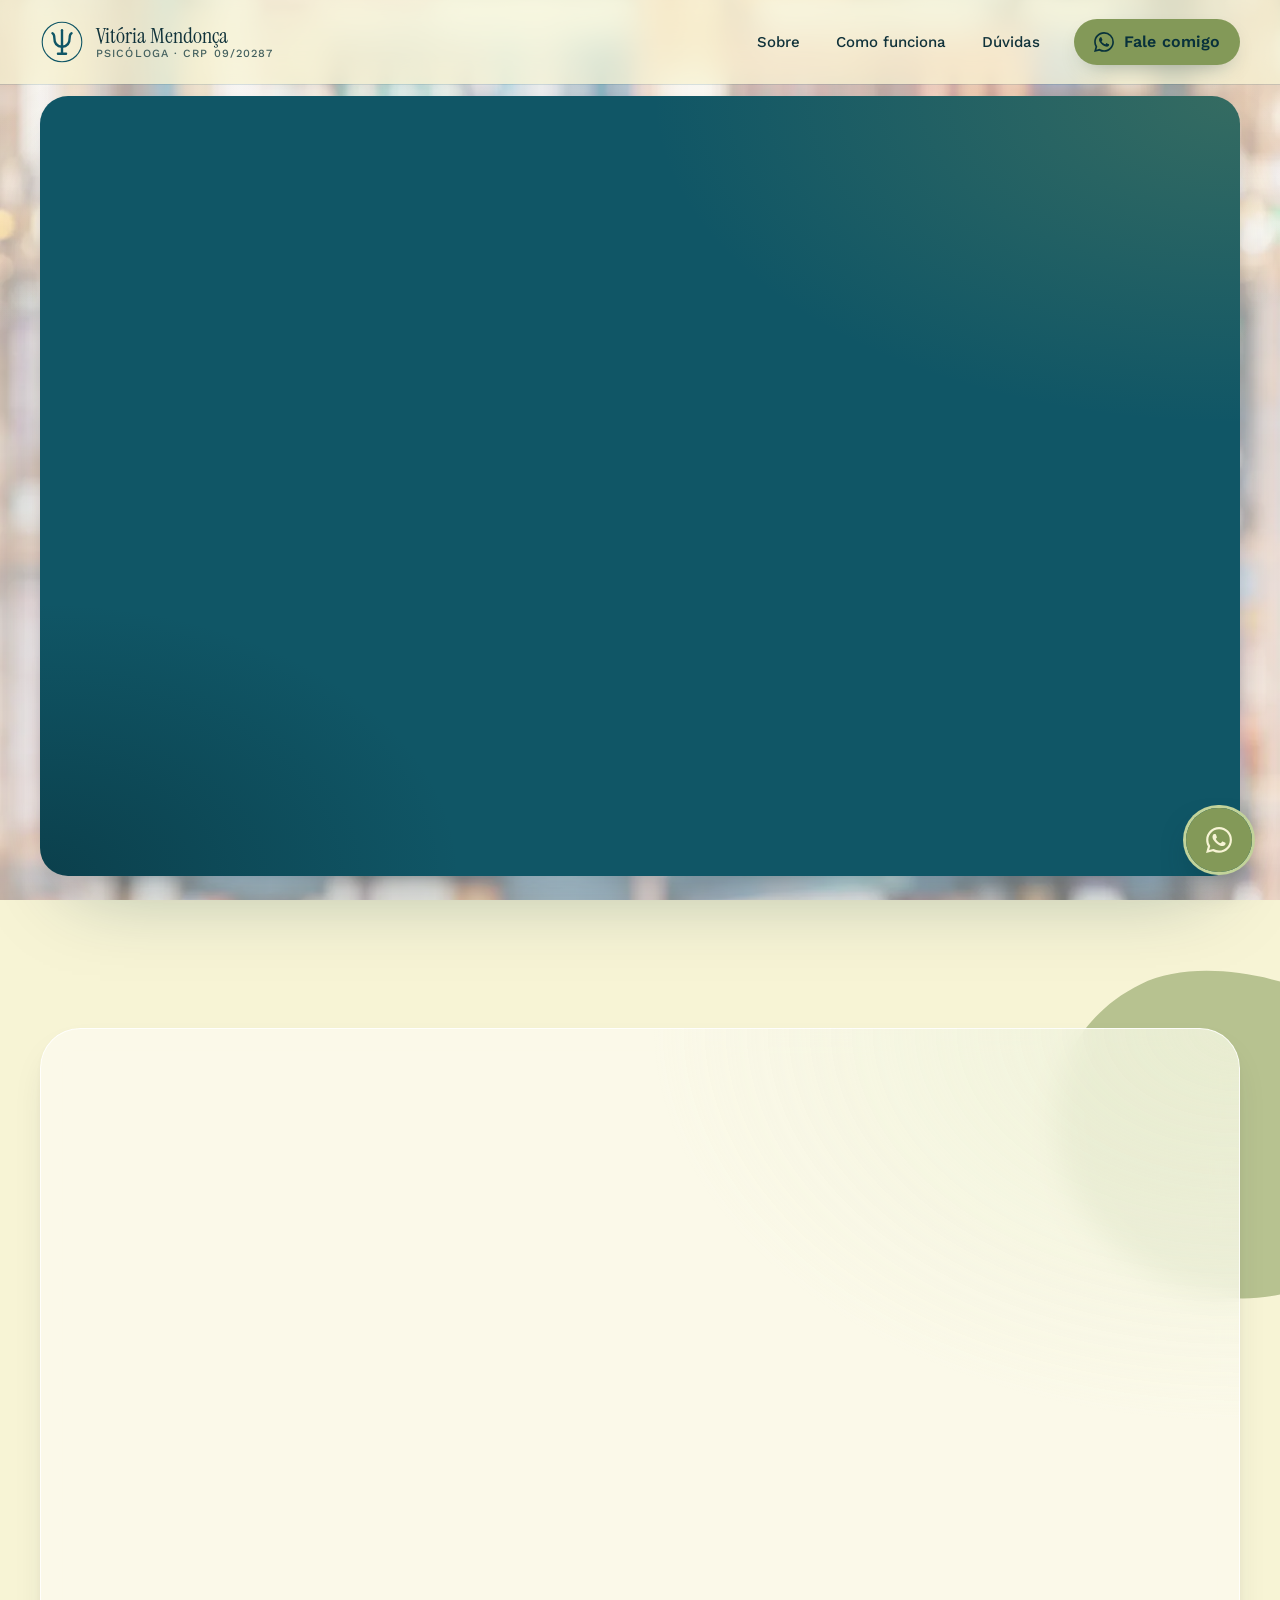
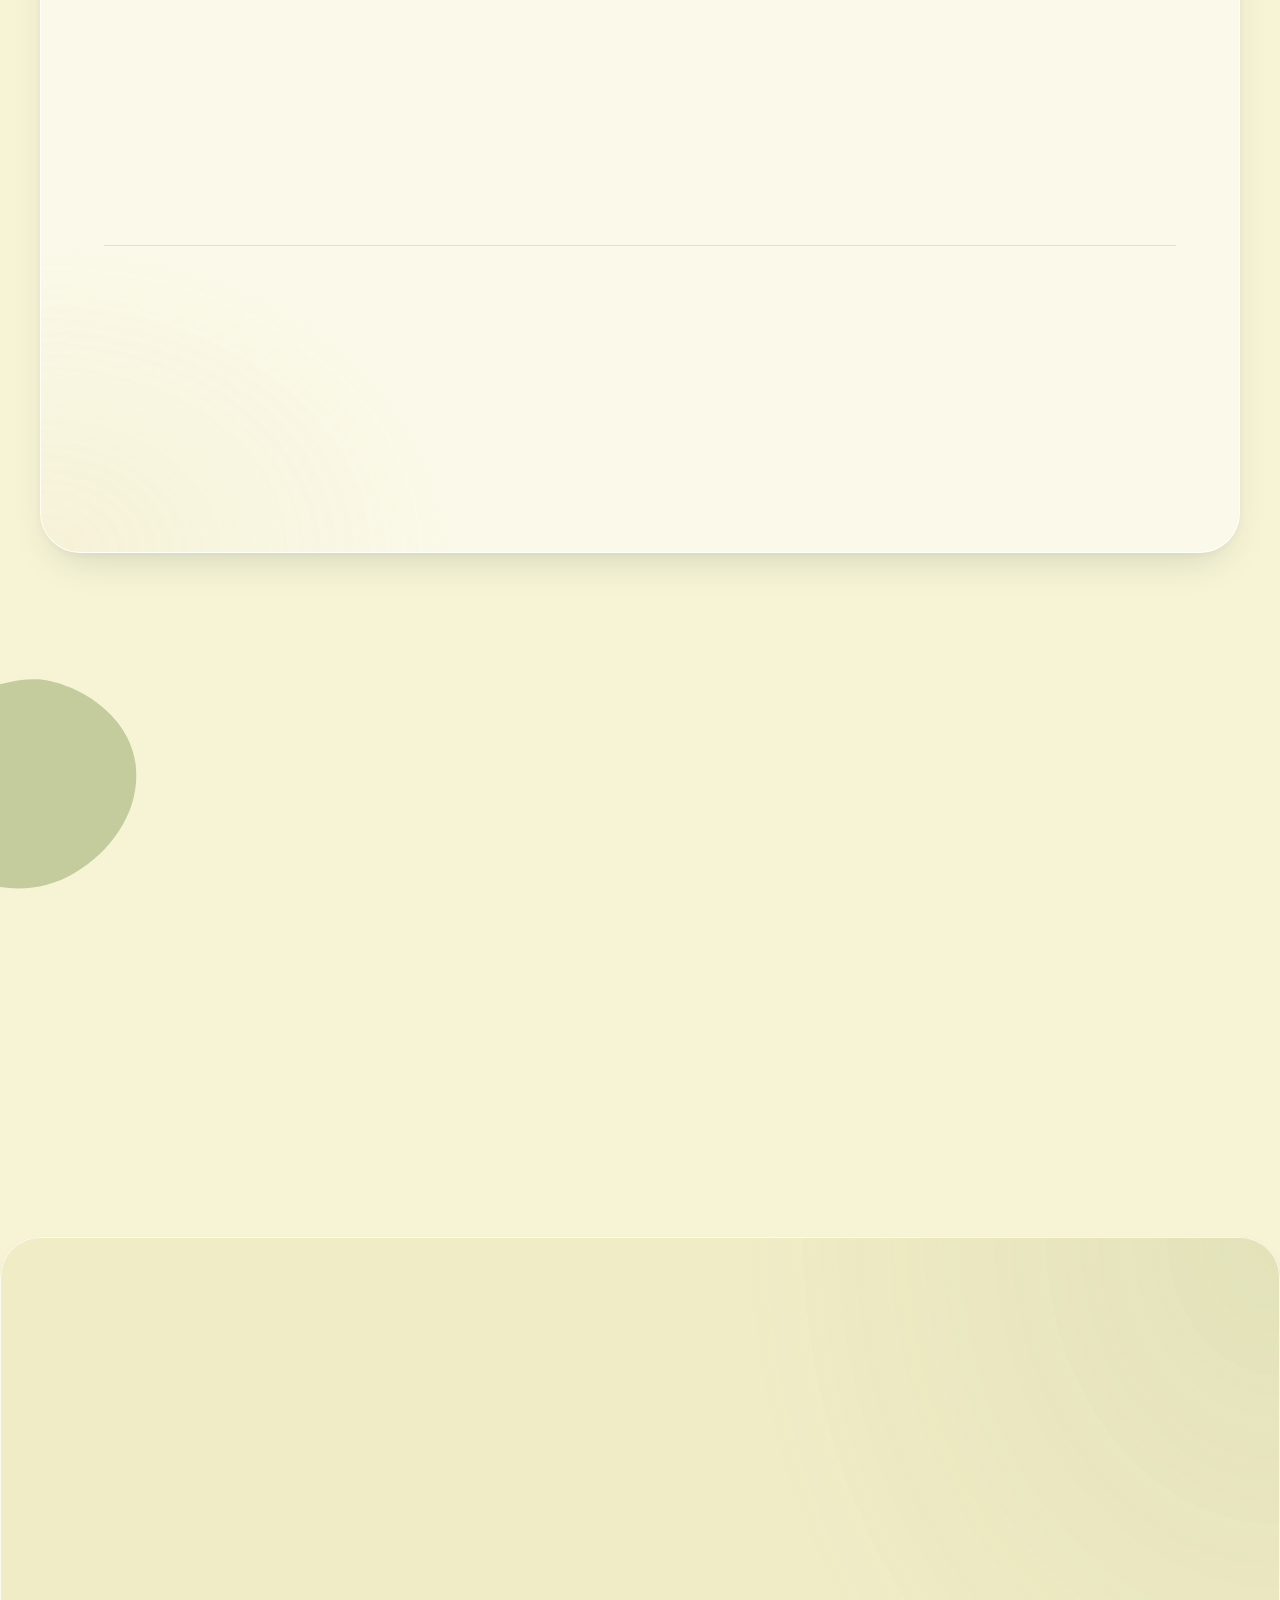
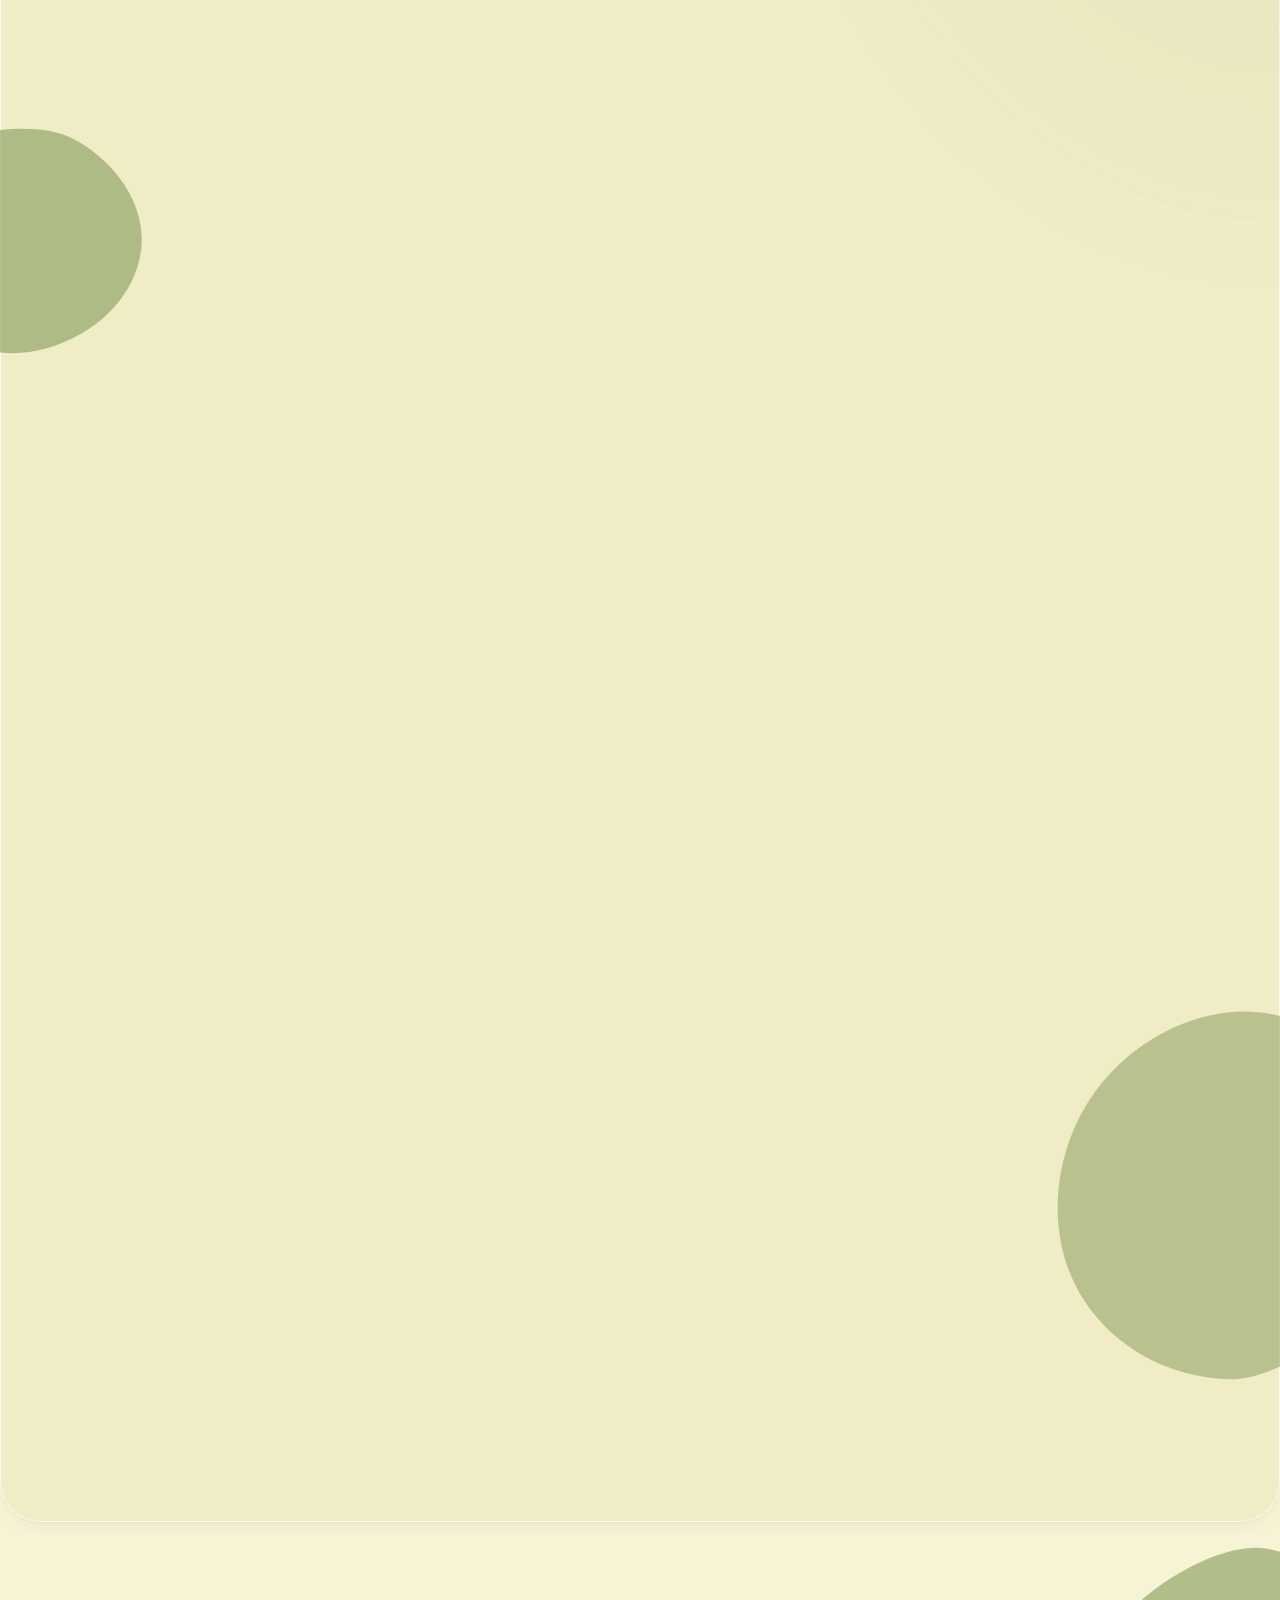
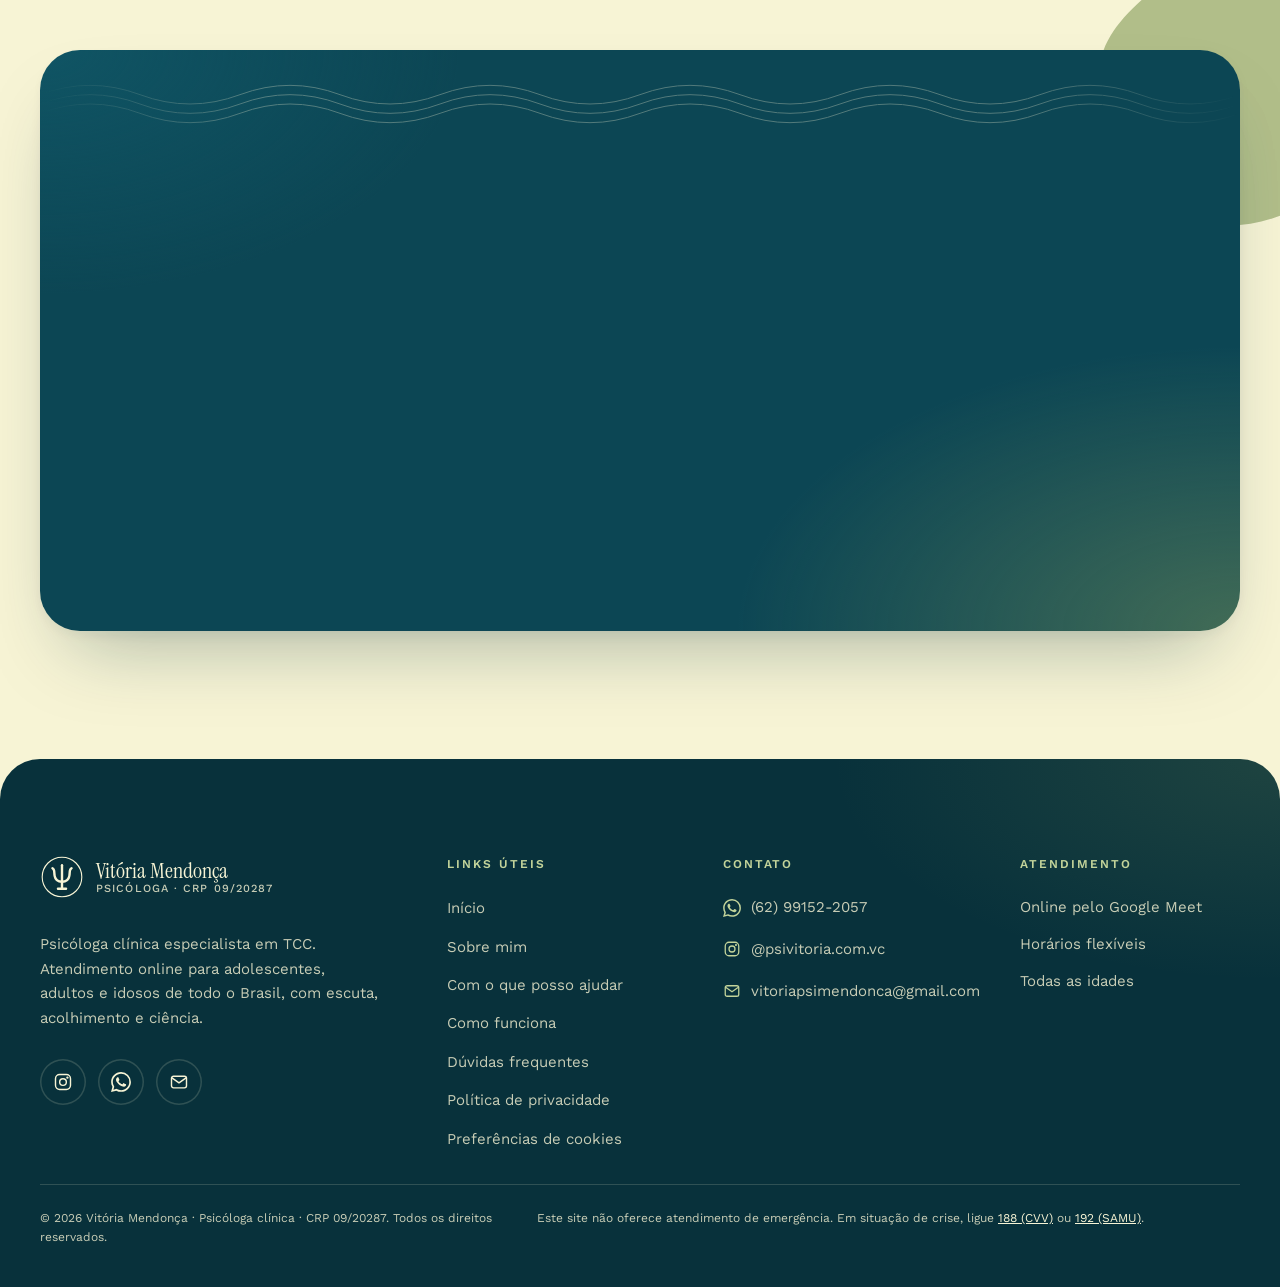
==== commit a86b703e: "versaoAnalytics" ====
--- a/index.html
+++ b/index.html
@@ -4,15 +4,22 @@
   <meta charset="utf-8">
   <meta name="viewport" content="width=device-width, initial-scale=1, viewport-fit=cover">
 
-  <!-- Google tag (gtag.js) — GA4 -->
-  <script async src="https://www.googletagmanager.com/gtag/js?id=G-ETESD2NNK7"></script>
+  <!-- Google tag (gtag.js) — GA4 com Consent Mode (LGPD).
+       Cookies de análise só depois do "Aceitar" no aviso de cookies (main.js) -->
   <script>
     window.dataLayer = window.dataLayer || [];
     function gtag(){dataLayer.push(arguments);}
+    gtag('consent', 'default', {
+      analytics_storage: (function () { try { return localStorage.getItem('vm-consent') === 'granted' ? 'granted' : 'denied'; } catch (e) { return 'denied'; } })(),
+      ad_storage: 'denied',
+      ad_user_data: 'denied',
+      ad_personalization: 'denied'
+    });
     gtag('js', new Date());
 
     gtag('config', 'G-ETESD2NNK7');
   </script>
+  <script async src="https://www.googletagmanager.com/gtag/js?id=G-ETESD2NNK7"></script>
 
   <!-- ===== SEO ===== -->
   <title>Psicóloga Online em Goiânia | Vitória Mendonça · TCC · CRP 09/20287</title>
@@ -623,6 +630,8 @@
             <li><a href="#ajuda">Com o que posso ajudar</a></li>
             <li><a href="#como-funciona">Como funciona</a></li>
             <li><a href="#duvidas">Dúvidas frequentes</a></li>
+            <li><a href="politica-de-privacidade.html">Política de privacidade</a></li>
+            <li><a href="politica-de-privacidade.html#cookies" data-consent-open>Preferências de cookies</a></li>
           </ul>
         </nav>
 
--- a/css/style.css
+++ b/css/style.css
@@ -14,8 +14,10 @@
    11. CTA final
    12. Footer
    13. WhatsApp flutuante
-   14. Animações de entrada
-   15. Movimento reduzido
+   14. Aviso de cookies
+   15. Página · Política de privacidade
+   16. Animações de entrada
+   17. Movimento reduzido
    Breakpoints (mobile-first): 768px (tablet) · 1200px (desktop)
    ========================================================================== */
 
@@ -2015,7 +2017,172 @@
 }
 
 
-/* 14. Animações de entrada =============================================== */
+/* 14. Aviso de cookies =================================================== */
+/* Card de vidro no canto inferior esquerdo; no celular ocupa a largura toda
+   e o botão flutuante do WhatsApp se esconde enquanto ele está aberto */
+.consent {
+  position: fixed;
+  left: var(--gutter);
+  right: var(--gutter);
+  bottom: calc(16px + env(safe-area-inset-bottom));
+  z-index: 950;
+  display: grid;
+  gap: 14px;
+  max-width: 440px;
+  padding: 22px 22px 20px;
+  border-radius: var(--radius-md);
+  background: rgba(252, 251, 239, .94);
+  -webkit-backdrop-filter: blur(14px) saturate(140%);
+  backdrop-filter: blur(14px) saturate(140%);
+  box-shadow: inset 0 0 0 1px rgba(255, 255, 255, .7), var(--shadow-lg);
+  font-size: var(--fs-small);
+  line-height: 1.6;
+  color: var(--ink-soft);
+  opacity: 0;
+  translate: 0 24px;
+  visibility: hidden;
+  transition:
+    opacity .5s ease,
+    translate .6s var(--ease-out),
+    visibility 0s .6s;
+}
+.consent.is-visible {
+  opacity: 1;
+  translate: 0 0;
+  visibility: visible;
+  transition-delay: 0s;
+}
+.consent__title {
+  font-family: var(--font-serif);
+  font-size: 1.5rem;
+  font-weight: 400;
+  line-height: 1.15;
+  color: var(--petroleo);
+}
+.consent a { color: var(--petroleo); font-weight: 500; }
+.consent__actions { display: flex; gap: 10px; margin-top: 4px; }
+.consent__actions .btn { flex: 1 1 0; min-height: 46px; padding: 0 20px; font-size: .9375rem; }
+
+.btn--outline {
+  --btn-bg: transparent;
+  --btn-fg: var(--petroleo);
+  box-shadow: inset 0 0 0 1.5px rgba(16, 86, 102, .35);
+}
+.btn--outline:hover {
+  --btn-bg: rgba(16, 86, 102, .06);
+  box-shadow: inset 0 0 0 1.5px var(--petroleo);
+}
+
+@media (max-width: 767px) {
+  .consent-open .wa-float {
+    opacity: 0;
+    transform: scale(.6);
+    pointer-events: none;
+  }
+}
+
+@media (min-width: 768px) {
+  .consent { left: 28px; right: auto; bottom: calc(28px + env(safe-area-inset-bottom)); }
+}
+
+
+/* 15. Página · Política de privacidade =================================== */
+/* "Voltar ao site" no header: seta para a esquerda (o rotate também inverte
+   o deslocamento do hover do .link-arrow); no celular, só "Voltar" */
+.header__back { white-space: nowrap; }
+.header__back svg { rotate: 180deg; }
+.header__back-long { display: none; }
+@media (min-width: 480px) {
+  .header__back-long { display: inline; }
+}
+
+.legal { padding-block: 40px var(--section-y); }
+.legal__card {
+  max-width: 820px;
+  margin-inline: auto;
+  padding: 32px 22px;
+  border-radius: var(--radius-xl);
+  background: rgba(252, 251, 239, .9);
+  box-shadow: inset 0 0 0 1px rgba(255, 255, 255, .7), var(--shadow-sm);
+  color: var(--ink-soft);
+}
+.legal__eyebrow {
+  font-size: var(--fs-micro);
+  font-weight: 600;
+  letter-spacing: .16em;
+  text-transform: uppercase;
+  color: var(--musgo-700);
+}
+.legal h1 {
+  margin: 10px 0 12px;
+  font-family: var(--font-serif);
+  font-size: var(--fs-h2-sm);
+  font-weight: 400;
+  line-height: 1.05;
+  color: var(--ink);
+}
+.legal__updated { font-size: var(--fs-small); }
+.legal h2 {
+  margin: 40px 0 12px;
+  font-family: var(--font-serif);
+  font-size: 1.75rem;
+  font-weight: 400;
+  line-height: 1.15;
+  color: var(--petroleo);
+  scroll-margin-top: calc(var(--header-h) + 16px);
+}
+.legal p + p,
+.legal p + ul,
+.legal ul + p { margin-top: 12px; }
+.legal ul { display: grid; gap: 8px; padding-left: 1.2em; list-style: disc; }
+.legal li::marker { color: var(--musgo); }
+.legal strong { color: var(--ink); font-weight: 600; }
+.legal a { color: var(--petroleo); font-weight: 500; }
+
+.legal__table-wrap { margin-top: 16px; }
+.legal__table-wrap + p { margin-top: 16px; }
+.legal table {
+  width: 100%;
+  border-collapse: collapse;
+  font-size: var(--fs-small);
+}
+.legal th,
+.legal td {
+  padding: 10px 12px;
+  border-bottom: 1px solid var(--line);
+  text-align: left;
+  vertical-align: top;
+}
+.legal th { color: var(--ink); font-weight: 600; }
+.legal code { font-size: .875em; color: var(--petroleo-900); }
+
+/* Celular: cada linha da tabela vira um bloco, com o nome da coluna ao lado */
+@media (max-width: 599px) {
+  .legal thead { display: none; }
+  .legal tr { display: grid; gap: 4px; padding: 14px 0; border-bottom: 1px solid var(--line); }
+  .legal td {
+    display: grid;
+    grid-template-columns: 7.5em 1fr;
+    gap: 12px;
+    padding: 0;
+    border: 0;
+  }
+  .legal td::before { content: attr(data-label); color: var(--ink); font-weight: 600; }
+}
+
+.legal__actions { display: flex; flex-wrap: wrap; gap: 12px; margin-top: 20px; }
+
+/* Rodapé só com a linha final (a página não tem o botão flutuante) */
+.footer.footer--compact { padding: 16px 0 calc(32px + env(safe-area-inset-bottom)); }
+.footer--compact .footer__bottom { margin-top: 0; border-top: 0; }
+
+@media (min-width: 768px) {
+  .legal { padding-top: 56px; }
+  .legal__card { padding: 56px 64px; }
+}
+
+
+/* 16. Animações de entrada =============================================== */
 .js [data-reveal] {
   opacity: 0;
   translate: 0 28px;
@@ -2040,7 +2207,7 @@
 }
 
 
-/* 15. Movimento reduzido ================================================= */
+/* 17. Movimento reduzido ================================================= */
 @media (prefers-reduced-motion: reduce) {
   html { scroll-behavior: auto; }
 
--- a/css/style.css
+++ b/css/style.css
@@ -14,8 +14,10 @@
    11. CTA final
    12. Footer
    13. WhatsApp flutuante
-   14. Animações de entrada
-   15. Movimento reduzido
+   14. Aviso de cookies
+   15. Página · Política de privacidade
+   16. Animações de entrada
+   17. Movimento reduzido
    Breakpoints (mobile-first): 768px (tablet) · 1200px (desktop)
    ========================================================================== */
 
@@ -2015,7 +2017,172 @@
 }
 
 
-/* 14. Animações de entrada =============================================== */
+/* 14. Aviso de cookies =================================================== */
+/* Card de vidro no canto inferior esquerdo; no celular ocupa a largura toda
+   e o botão flutuante do WhatsApp se esconde enquanto ele está aberto */
+.consent {
+  position: fixed;
+  left: var(--gutter);
+  right: var(--gutter);
+  bottom: calc(16px + env(safe-area-inset-bottom));
+  z-index: 950;
+  display: grid;
+  gap: 14px;
+  max-width: 440px;
+  padding: 22px 22px 20px;
+  border-radius: var(--radius-md);
+  background: rgba(252, 251, 239, .94);
+  -webkit-backdrop-filter: blur(14px) saturate(140%);
+  backdrop-filter: blur(14px) saturate(140%);
+  box-shadow: inset 0 0 0 1px rgba(255, 255, 255, .7), var(--shadow-lg);
+  font-size: var(--fs-small);
+  line-height: 1.6;
+  color: var(--ink-soft);
+  opacity: 0;
+  translate: 0 24px;
+  visibility: hidden;
+  transition:
+    opacity .5s ease,
+    translate .6s var(--ease-out),
+    visibility 0s .6s;
+}
+.consent.is-visible {
+  opacity: 1;
+  translate: 0 0;
+  visibility: visible;
+  transition-delay: 0s;
+}
+.consent__title {
+  font-family: var(--font-serif);
+  font-size: 1.5rem;
+  font-weight: 400;
+  line-height: 1.15;
+  color: var(--petroleo);
+}
+.consent a { color: var(--petroleo); font-weight: 500; }
+.consent__actions { display: flex; gap: 10px; margin-top: 4px; }
+.consent__actions .btn { flex: 1 1 0; min-height: 46px; padding: 0 20px; font-size: .9375rem; }
+
+.btn--outline {
+  --btn-bg: transparent;
+  --btn-fg: var(--petroleo);
+  box-shadow: inset 0 0 0 1.5px rgba(16, 86, 102, .35);
+}
+.btn--outline:hover {
+  --btn-bg: rgba(16, 86, 102, .06);
+  box-shadow: inset 0 0 0 1.5px var(--petroleo);
+}
+
+@media (max-width: 767px) {
+  .consent-open .wa-float {
+    opacity: 0;
+    transform: scale(.6);
+    pointer-events: none;
+  }
+}
+
+@media (min-width: 768px) {
+  .consent { left: 28px; right: auto; bottom: calc(28px + env(safe-area-inset-bottom)); }
+}
+
+
+/* 15. Página · Política de privacidade =================================== */
+/* "Voltar ao site" no header: seta para a esquerda (o rotate também inverte
+   o deslocamento do hover do .link-arrow); no celular, só "Voltar" */
+.header__back { white-space: nowrap; }
+.header__back svg { rotate: 180deg; }
+.header__back-long { display: none; }
+@media (min-width: 480px) {
+  .header__back-long { display: inline; }
+}
+
+.legal { padding-block: 40px var(--section-y); }
+.legal__card {
+  max-width: 820px;
+  margin-inline: auto;
+  padding: 32px 22px;
+  border-radius: var(--radius-xl);
+  background: rgba(252, 251, 239, .9);
+  box-shadow: inset 0 0 0 1px rgba(255, 255, 255, .7), var(--shadow-sm);
+  color: var(--ink-soft);
+}
+.legal__eyebrow {
+  font-size: var(--fs-micro);
+  font-weight: 600;
+  letter-spacing: .16em;
+  text-transform: uppercase;
+  color: var(--musgo-700);
+}
+.legal h1 {
+  margin: 10px 0 12px;
+  font-family: var(--font-serif);
+  font-size: var(--fs-h2-sm);
+  font-weight: 400;
+  line-height: 1.05;
+  color: var(--ink);
+}
+.legal__updated { font-size: var(--fs-small); }
+.legal h2 {
+  margin: 40px 0 12px;
+  font-family: var(--font-serif);
+  font-size: 1.75rem;
+  font-weight: 400;
+  line-height: 1.15;
+  color: var(--petroleo);
+  scroll-margin-top: calc(var(--header-h) + 16px);
+}
+.legal p + p,
+.legal p + ul,
+.legal ul + p { margin-top: 12px; }
+.legal ul { display: grid; gap: 8px; padding-left: 1.2em; list-style: disc; }
+.legal li::marker { color: var(--musgo); }
+.legal strong { color: var(--ink); font-weight: 600; }
+.legal a { color: var(--petroleo); font-weight: 500; }
+
+.legal__table-wrap { margin-top: 16px; }
+.legal__table-wrap + p { margin-top: 16px; }
+.legal table {
+  width: 100%;
+  border-collapse: collapse;
+  font-size: var(--fs-small);
+}
+.legal th,
+.legal td {
+  padding: 10px 12px;
+  border-bottom: 1px solid var(--line);
+  text-align: left;
+  vertical-align: top;
+}
+.legal th { color: var(--ink); font-weight: 600; }
+.legal code { font-size: .875em; color: var(--petroleo-900); }
+
+/* Celular: cada linha da tabela vira um bloco, com o nome da coluna ao lado */
+@media (max-width: 599px) {
+  .legal thead { display: none; }
+  .legal tr { display: grid; gap: 4px; padding: 14px 0; border-bottom: 1px solid var(--line); }
+  .legal td {
+    display: grid;
+    grid-template-columns: 7.5em 1fr;
+    gap: 12px;
+    padding: 0;
+    border: 0;
+  }
+  .legal td::before { content: attr(data-label); color: var(--ink); font-weight: 600; }
+}
+
+.legal__actions { display: flex; flex-wrap: wrap; gap: 12px; margin-top: 20px; }
+
+/* Rodapé só com a linha final (a página não tem o botão flutuante) */
+.footer.footer--compact { padding: 16px 0 calc(32px + env(safe-area-inset-bottom)); }
+.footer--compact .footer__bottom { margin-top: 0; border-top: 0; }
+
+@media (min-width: 768px) {
+  .legal { padding-top: 56px; }
+  .legal__card { padding: 56px 64px; }
+}
+
+
+/* 16. Animações de entrada =============================================== */
 .js [data-reveal] {
   opacity: 0;
   translate: 0 28px;
@@ -2040,7 +2207,7 @@
 }
 
 
-/* 15. Movimento reduzido ================================================= */
+/* 17. Movimento reduzido ================================================= */
 @media (prefers-reduced-motion: reduce) {
   html { scroll-behavior: auto; }
 
